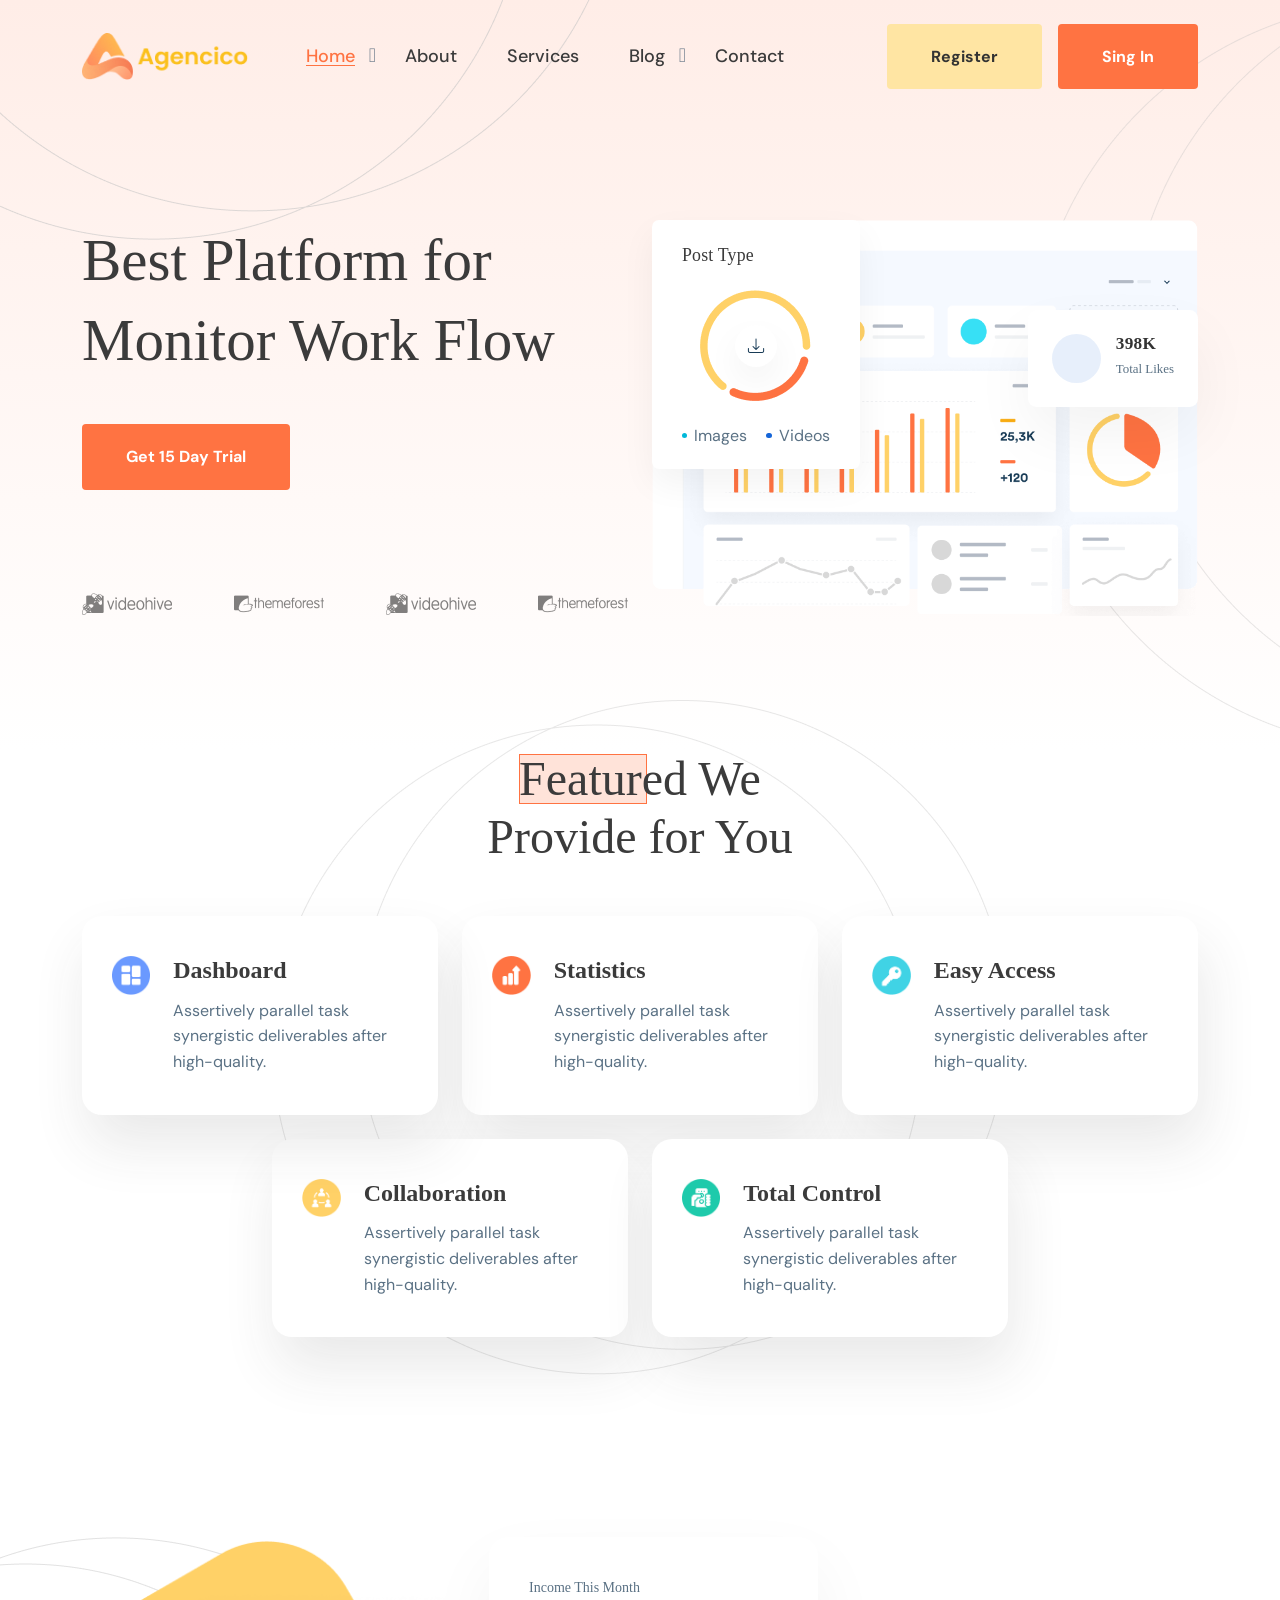
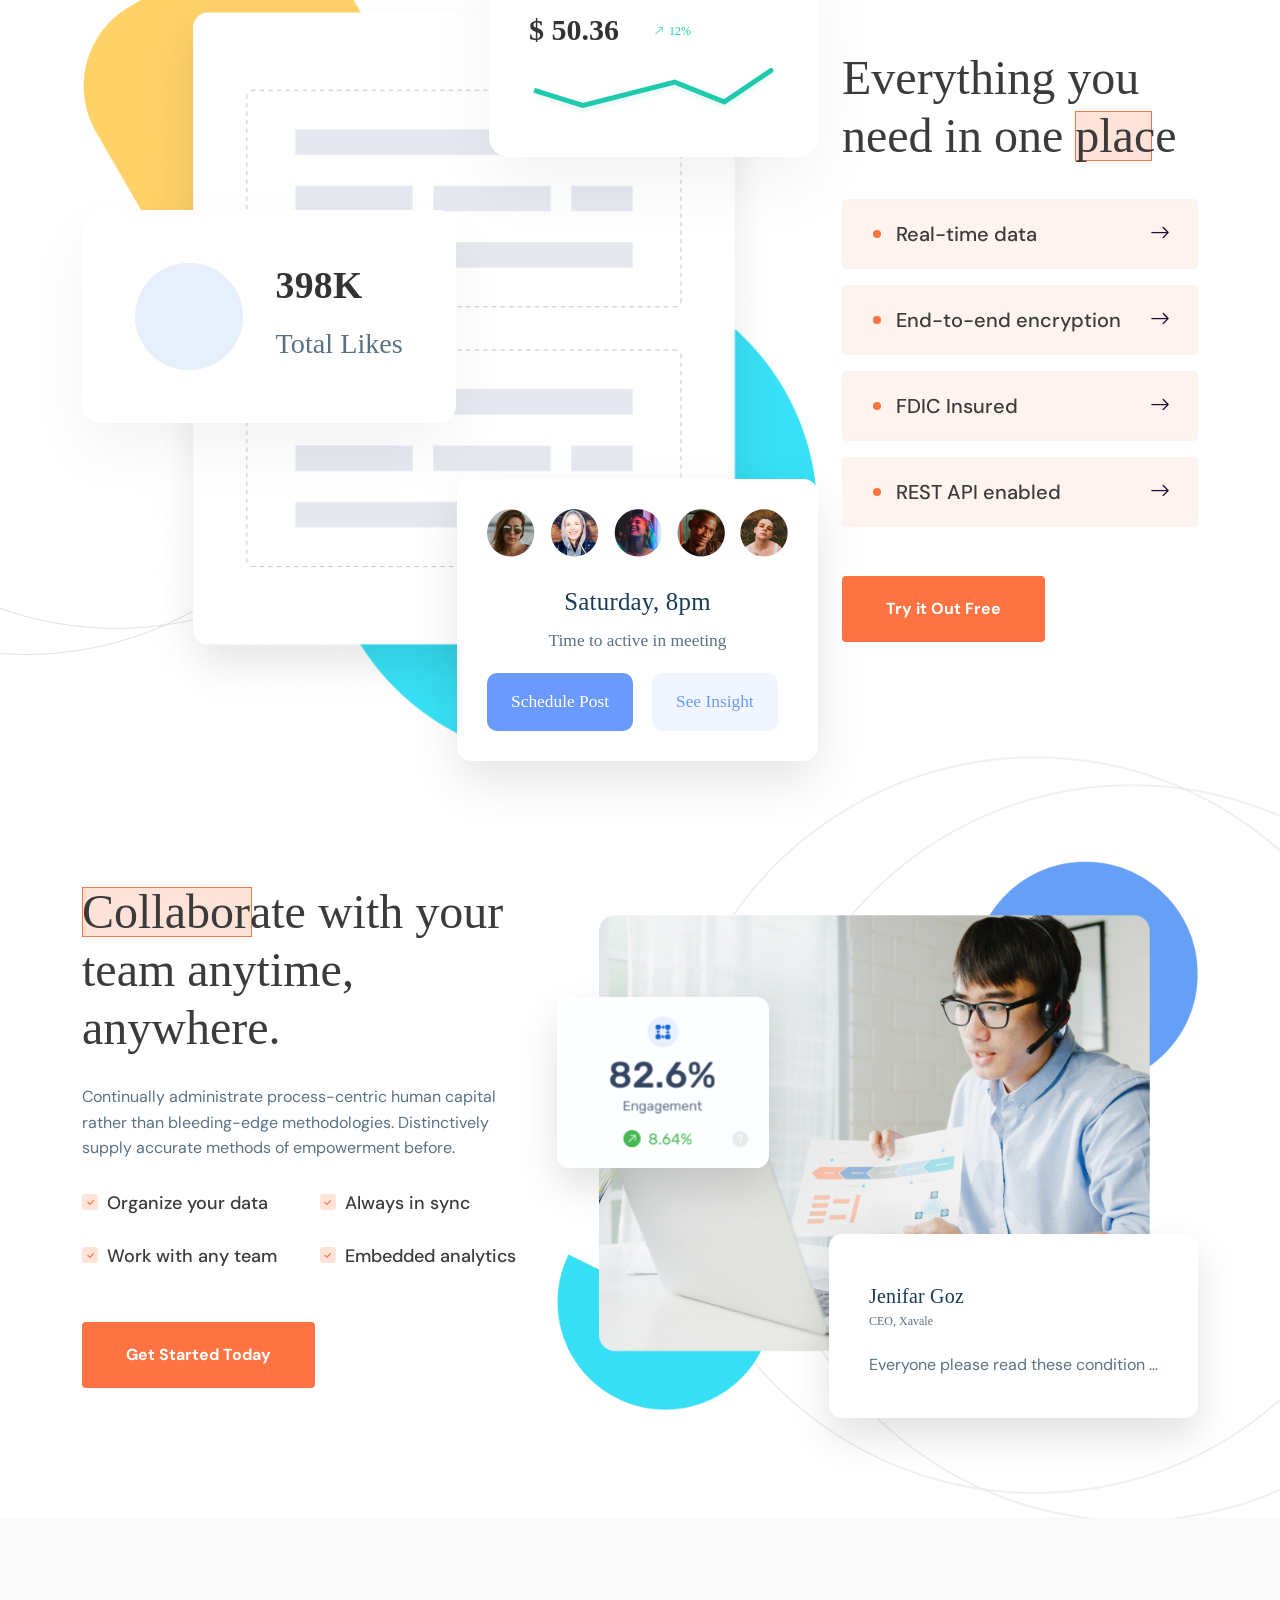
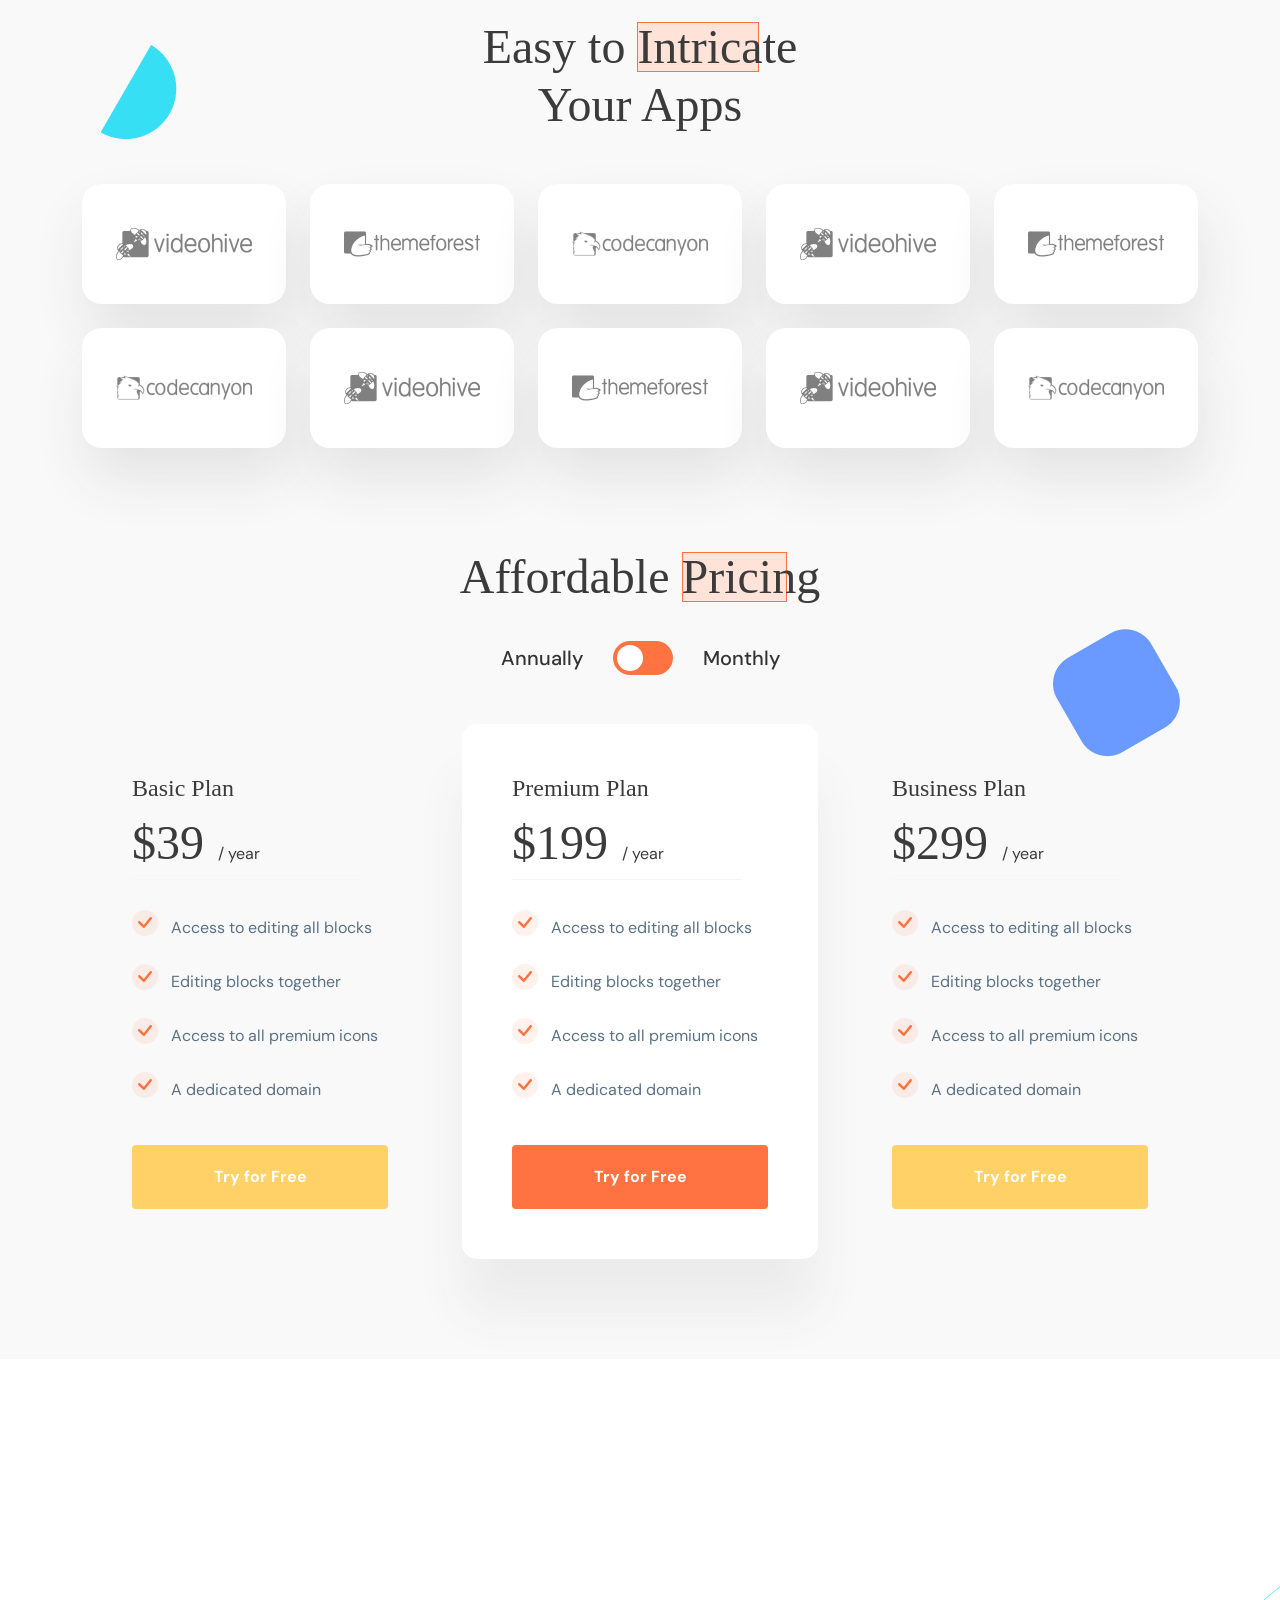
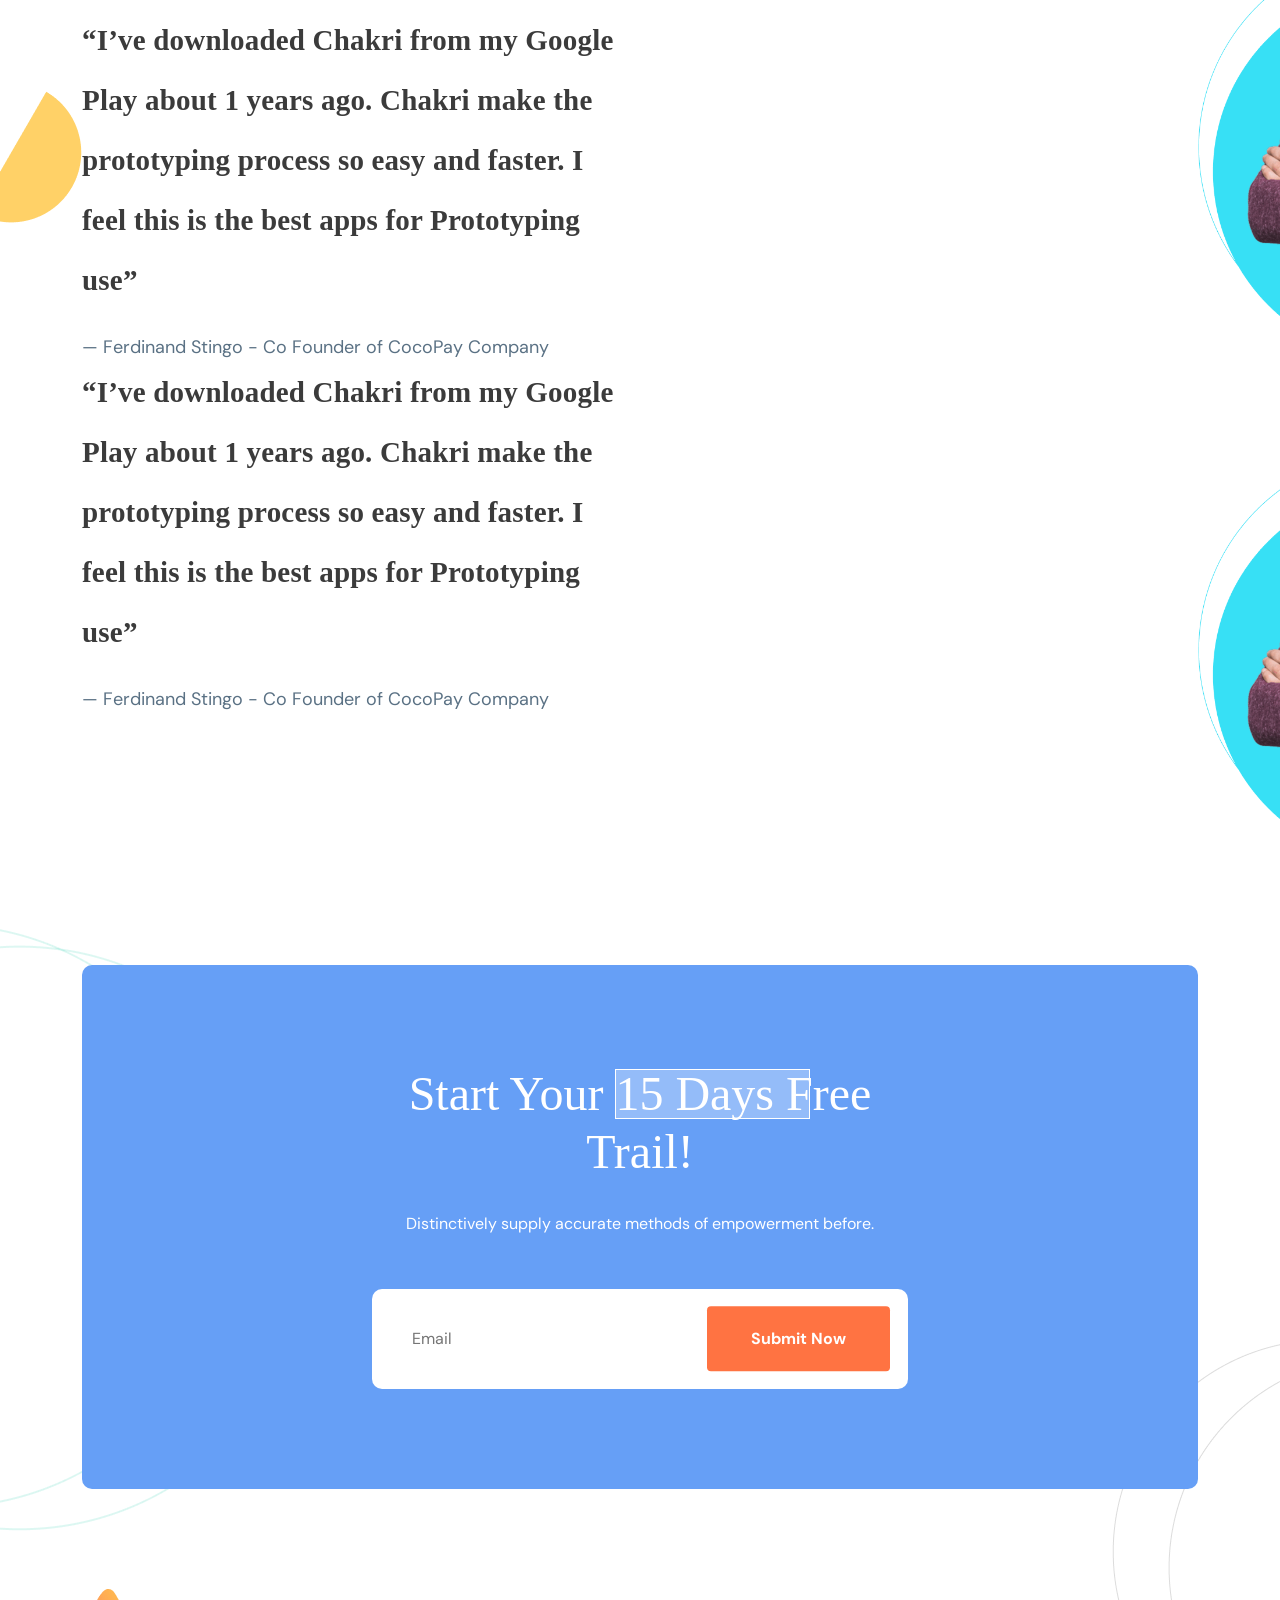
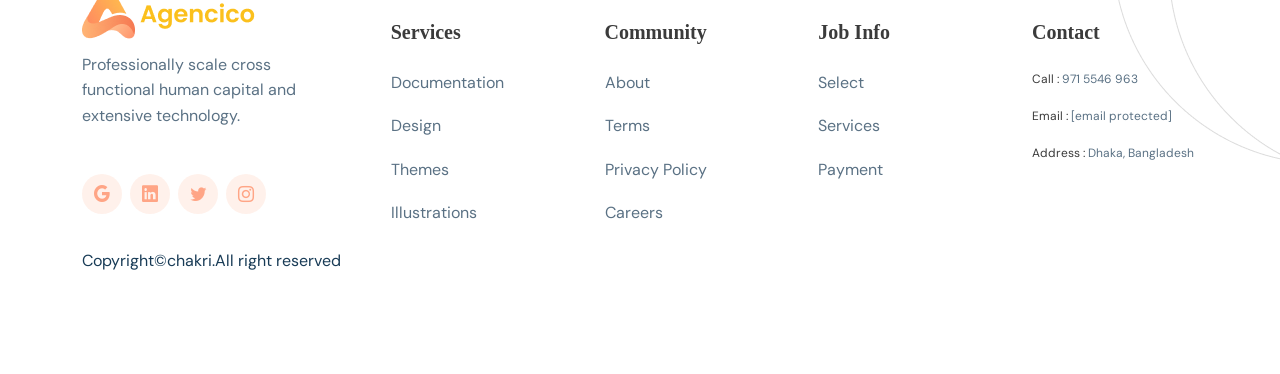
==== index.html @ deaf6bf8 "style" ====
<!doctype html>
<html lang="en">

<!-- Mirrored from themeforest.wprealizer.com/agencico-preview/agencico/index.html by HTTrack Website Copier/3.x [XR&CO'2014], Sat, 03 Jun 2023 17:06:48 GMT -->
<head>
	<meta charset="UTF-8">
	<meta name="viewport" content="width=device-width, initial-scale=1.0, shrink-to-fit=no">
	<title>Agencico-Responsive Landing Page HTML Templates</title>
	
	<link rel="icon" href="assets/images/fav.png" type="image/gif" sizes="20x20">

	<!-- DatePicker CSS -->
	<link rel="stylesheet" type="text/css" href="assets/css/daterangepicker.css"/>
	<!-- Box Icon CSS -->
	<link rel="stylesheet" href="assets/css/boxicons.min.css">
	<!-- Bootstrap Icon CSS -->
	<link rel="stylesheet" href="assets/css/bootstrap-icons.css">
	<!-- Owl Carousel CSS -->
	<link rel="stylesheet" href="assets/css/owl.carousel.min.css">
	<!-- Slick Carousel CSS -->
	<link rel="stylesheet" href="assets/css/slick.css">
	<!-- Magnific Popup CSS -->
	<link rel="stylesheet" href="assets/css/magnific-popup.css">
	<!-- Nice Select CSS -->
	<link rel="stylesheet" href="assets/css/nice-select.css">
	<!-- Odometer CSS -->
	<link rel="stylesheet" href="assets/css/odometer.css">
	<!-- Bootstrap CSS -->
	<link rel="stylesheet" href="assets/css/bootstrap.min.css">
	<!-- Animate CSS -->
	<link rel="stylesheet" href="assets/css/animate.css">

	
	<!-- Main CSS -->
	<link rel="stylesheet" href="assets/css/style.css">
	<!-- Responsive CSS -->
	<link rel="stylesheet" href="assets/css/responsive.css">
	

</head>
<body>

<!-- Preloader -->

<div class="preloader">
	<div class="sk-cube-grid">
		<div class="sk-cube sk-cube1"></div>
		<div class="sk-cube sk-cube2"></div>
		<div class="sk-cube sk-cube3"></div>
		<div class="sk-cube sk-cube4"></div>
		<div class="sk-cube sk-cube5"></div>
		<div class="sk-cube sk-cube6"></div>
		<div class="sk-cube sk-cube7"></div>
		<div class="sk-cube sk-cube8"></div>
		<div class="sk-cube sk-cube9"></div>
	</div>
</div>

<!-- Preloader End -->

<!-- back to to button start-->
   <a href="#" id="scroll-top" class="back-to-top-btn"><i class="bi bi-arrow-up"></i></a>
<!-- back to to button end-->


<!-- Header area -->
<header>

<!-- Menu -->
<nav>
	<div class="header-menu-area hrrd-menu">
		<div class="container">
			<div class="row align-items-center">
				<div class="col-xxl-3 col-xl-2 col-lg-2 col-sm-6 col-6">
					<div class="logo text-left">
						<a href="index.html"><img src="assets/images/logo.png" alt=""></a>
					</div>
				</div>
				<div class="col-xxl-6 col-xl-6 col-lg-7 col-sm-6 col-6">
					<a href="javascript:void(0)" class="hidden-lg hamburger">
						<span class="h-top"></span>
						<span class="h-middle"></span>
						<span class="h-bottom"></span>
					</a>
					<nav class="main-nav">
						<div class="logo mobile-ham-logo d-lg-none d-block text-left">
							<a href="index.html"><img src="assets/images/logo.png" alt=""></a>
						</div>
						<ul>
							<li class="has-child-menu">
								<a href="javascript:void(0)" class="active">Home</a>
								<i class="fl flaticon-plus">+</i>
								<ul class="sub-menu">
									<li><a href="index.html">Sass</a></li>
									<li><a href="travel-company.html">Travel</a></li>
									<li><a href="education.html">Education</a></li>
									<li><a href="job-finding.html">Job Finding</a></li>
									<li><a href="digital-agency.html">Digital Agency</a></li>
								</ul>
							</li>
							<li><a href="about.html">About</a></li>
							<li><a href="services.html">Services</a></li>
							<li class="has-child-menu">
								<a href="javascript:void(0)">Blog</a>
								<i class="fl flaticon-plus">+</i>
								<ul class="sub-menu">
									<li><a href="blog.html">Blog</a></li>
									<li><a href="blog-details.html">Blog Details</a></li>
								</ul>
							</li>
							<li><a href="contact.html">Contact </a></li>
						</ul>
						<div class="menu-btn-wrap d-block d-lg-none">
                     <a class="common-btn btn-hrrd-2" href="#">Register</a>
                     <a class="common-btn btn-hrrd-1" href="#">Sing In</a>
						</div>
					</nav>
				</div>
				<div class="col-xxl-3 col-xl-4 col-lg-3 d-none d-lg-block">
					<div class="menu-btn-wrap">
						<a class="common-btn btn-hrrd-2" href="#">Register</a>
						<a class="common-btn btn-hrrd-1" href="#">Sing In</a>
					</div>
				</div>
			</div>
		</div>
	</div>
</nav>
<!-- Menu end -->


<!-- Hrrd Hero Area Start -->

<!-- Desktop View start -->

<div class="hrrd-hero positioning d-lg-block d-none d-sm-none">
	<div class="container">
		<div class="row align-items-center justify-content-between">
			<div class="col-xxl-5 col-xl-6 col-lg-6 col-md-12 col-sm-12 col-12">
				<div class="hrrd-hero-content">
					<h1>Best Platform for Monitor Work Flow</h1>
               <div class="hrrd-hero-btn-wrap">
                  <a class="common-btn btn-hrrd-1" href="services.html">Get 15 Day Trial</a>
               </div>
					<div class="hrrd-hero-client-logo">
						<ul>
							<li><img src="assets/images/client-logo/hrrd-client-logo-1.png" alt=""></li>
							<li><img src="assets/images/client-logo/hrrd-client-logo-2.png" alt=""></li>
							<li><img src="assets/images/client-logo/hrrd-client-logo-1.png" alt=""></li>
					 		<li><img src="assets/images/client-logo/hrrd-client-logo-2.png" alt=""></li>
						</ul>
					</div>
				</div>
			</div>
			<div class="col-xxl-6 col-xl-6 col-lg-6 col-md-12 col-sm-12 col-12">
				<div class="hrrd-hero-img-wrap">
               <div class="hrrd-hero-img">
                  <img src="assets/images/hrrd-hero-img.png" alt="">
						<div class="hrrd-hero-post">
							<h4>Post Type</h4>
							<div class="hrrd-hero-post-shape">
								<img src="assets/images/shape/hrrd-hero-post.png" alt="">
								<a href="#"><i class="bi bi-download"></i></a>
							</div>
							<ul>
								<li><span></span><a href="#">Images</a></li>
								<li><span></span><a href="#">Videos</a></li>
							</ul>
						</div>
						<div class="like-cart hero-like-cart">
							<div class="like-cart-box">
								<div class="like-cart-icon">
									<i class="bx bxs-like"></i>
								</div>
								<div class="like-cart-content">
									<h4>398K</h4>
									<h6>Total Likes</h6>
								</div>
							</div>
						</div>
               </div>
            </div>
			</div>
		</div>
	</div>
	<img class="shape hrrd-hero-shape" src="assets/images/shape/hrrd-hero-shape.png" alt="">
	<img class="shape hrrd-hero-shape-top" src="assets/images/shape/hrrd-hero-shape-top.png" alt="">
</div>

<!-- Desktop View End -->


<!-- Mobile View Start -->

<div class="hrrd-hero positioning d-lg-none d-block d-sm-block">
	<div class="container">
		<div class="row align-items-center justify-content-between">
			<div class="col-xxl-6 col-xl-6 col-lg-6 col-md-12 col-sm-12 col-12">
				<div class="hrrd-hero-img-wrap-mobile">
               <div class="hrrd-hero-img">
                  <img src="assets/images/hrrd-hero-img-mobile.png" alt="">
               </div>
            </div>
			</div>
			<div class="col-xxl-5 col-xl-6 col-lg-6 col-md-12 col-sm-12 col-12 mobt-50">
				<div class="hrrd-hero-content">
					<h1>Best Platform for Monitor Work Flow</h1>
               <div class="hrrd-hero-btn-wrap">
                  <a class="common-btn btn-hrrd-1" href="services.html">Get 15 Day Trial</a>
               </div>
					<div class="hrrd-hero-client-logo">
						<ul>
							<li><img src="assets/images/client-logo/hrrd-client-logo-1.png" alt=""></li>
							<li><img src="assets/images/client-logo/hrrd-client-logo-2.png" alt=""></li>
							<li><img src="assets/images/client-logo/hrrd-client-logo-1.png" alt=""></li>
					 		<li><img src="assets/images/client-logo/hrrd-client-logo-2.png" alt=""></li>
						</ul>
					</div>
				</div>
			</div>
		</div>
	</div>
	<img class="shape hrrd-hero-shape" src="assets/images/shape/hrrd-hero-shape.png" alt="">
</div>

<!-- Mobile View End -->



<!-- Hrrd Hero Area End -->

</header>
<!--  Header area end -->



<!-- Hrdd Featured Area Start -->

<div class="featured-area positioning  pb-76">
	<div class="container">
		<div class="row">
			<div class="col-xxl-12 col-xl-12 col-lg-12 col-md-12 col-sm-12 col-12">
				<div class="hrdd-section-title text-center wow animate fadeInDown" data-wow-delay="100ms" data-wow-duration="1500ms">
					<h1><span>Featured</span> We <br> Provide for You</h1>
				</div>
			</div>
		</div>
		<div class="row justify-content-center mt-50">
			<div class="col-xxl-4 col-xl-4 col-lg-4 col-md-6 col-sm-12 col-12 wow animated zoomIn" data-wow-delay="200ms" data-wow-duration="1500ms">
				<div class="featured-box">
					<div class="featured-icon">
						<img src="assets/images/icon/featured-icon-1.png" alt="">
					</div>
					<div class="featured-content">
						<h2>Dashboard</h2>
						<p>Assertively parallel task synergistic deliverables after high-quality.</p>
					</div>
				</div>
			</div>
			<div class="col-xxl-4 col-xl-4 col-lg-4 col-md-6 col-sm-12 col-12 wow animate zoomIn" data-wow-delay="400ms" data-wow-duration="1500ms">
				<div class="featured-box">
					<div class="featured-icon">
						<img src="assets/images/icon/featured-icon-2.png" alt="">
					</div>
					<div class="featured-content">
						<h2>Statistics</h2>
						<p>Assertively parallel task synergistic deliverables after high-quality.</p>
					</div>
				</div>
			</div>
			<div class="col-xxl-4 col-xl-4 col-lg-4 col-md-6 col-sm-12 col-12 wow animate zoomIn" data-wow-delay="600ms" data-wow-duration="1500ms">
				<div class="featured-box">
					<div class="featured-icon">
						<img src="assets/images/icon/featured-icon-3.png" alt="">
					</div>
					<div class="featured-content">
						<h2>Easy Access</h2>
						<p>Assertively parallel task synergistic deliverables after high-quality.</p>
					</div>
				</div>
			</div>
			<div class="col-xxl-4 col-xl-4 col-lg-4 col-md-6 col-sm-12 col-12 wow animate zoomIn" data-wow-delay="800ms" data-wow-duration="1500ms">
				<div class="featured-box">
					<div class="featured-icon">
						<img src="assets/images/icon/featured-icon-4.png" alt="">
					</div>
					<div class="featured-content">
						<h2>Collaboration</h2>
						<p>Assertively parallel task synergistic deliverables after high-quality.</p>
					</div>
				</div>
			</div>
			<div class="col-xxl-4 col-xl-4 col-lg-4 col-md-6 col-sm-12 col-12 wow animate zoomIn" data-wow-delay="1000ms" data-wow-duration="1500ms">
				<div class="featured-box">
					<div class="featured-icon">
						<img src="assets/images/icon/featured-icon-5.png" alt="">
					</div>
					<div class="featured-content">
						<h2>Total Control</h2>
						<p>Assertively parallel task synergistic deliverables after high-quality.</p>
					</div>
				</div>
			</div>
		</div>
	</div>
	<img class="shape featured-shape" src="assets/images/shape/feasured-hrrd.png" alt="">
</div>

<!-- Hrdd Featured Area End -->




<!-- Hrrd Everything Area Start -->

<div class="everything-area positioning mt-100">
	<div class="container">
		<div class="row justify-content-between align-items-center">
			<div class="col-xxl-6 col-xl-8 col-lg-12 col-md-12 col-sm-12 col-12">
				<div class="everything-img-wrap">
					<img src="assets/images/shape/everything-hrrd.png" alt="">
					<div class="income-cart">
						<p>Income This Month</p>
						<div class="income-price-wrap">
							<div class="income-main-price">
								<h2>$ 50.36</h2>
							</div>
							<div class="income-percent">
								<span><i class="bi bi-arrow-up-right"></i>12%</span>
							</div>
						</div>
						<img src="assets/images/shape/income-cart-graf.png" alt="">
					</div>
					<div class="like-cart">
                  <div class="like-cart-box">
							<div class="like-cart-icon">
								<i class='bx bxs-like'></i>
							</div>
							<div class="like-cart-content">
								<h4>398K</h4>
								<h6>Total Likes</h6>
							</div>
						</div>
               </div>
					<div class="time-cart">
						<div class="time-cart-img-list">
							<img src="assets/images/cart/hrrd-cart-1.png" alt="">
							<img src="assets/images/cart/hrrd-cart-2.png" alt="">
							<img src="assets/images/cart/hrrd-cart-3.png" alt="">
							<img src="assets/images/cart/hrrd-cart-4.png" alt="">
							<img src="assets/images/cart/hrrd-cart-5.png" alt="">
						</div>
						<div class="time-cart-content text-center">
							<h2>Saturday, 8pm</h2>
							<p>Time to active in meeting</p>
						</div>
						<div class="time-cart-btn-wrap">
							<a class="time-cart-btn time-cart-btn-1" href="contact.html">Schedule Post</a>
							<a class="time-cart-btn time-cart-btn-2" href="services.html">See Insight</a>
						</div>
					</div>
				</div>
			</div>
			<div class="col-xxl-5 col-xl-4 col-lg-12 col-md-12 col-sm-12 col-12 mobt-50">
				<div class="hrdd-section-title wow animate fadeInDown" data-wow-delay="100ms" data-wow-duration="1500ms">
					<h1>Everything you <br> need in one <span>place</span></h1>
				</div>
				<div class="everything-info">
					<ul>
						<li class="wow animate fadeInUp" data-wow-delay="100ms" data-wow-duration="1500ms">Real-time data <a href="#"><i class="bi bi-arrow-right"></i></a></li>
						<li class="wow animate fadeInUp" data-wow-delay="200ms" data-wow-duration="1500ms">End-to-end encryption <a href="#"><i class="bi bi-arrow-right"></i></a></li>
						<li class="wow animate fadeInUp" data-wow-delay="300ms" data-wow-duration="1500ms">FDIC Insured <a href="#"><i class="bi bi-arrow-right"></i></a></li>
						<li class="wow animate fadeInUp" data-wow-delay="400ms" data-wow-duration="1500ms">REST API enabled <a href="#"><i class="bi bi-arrow-right"></i></a></li>
					</ul>
				</div>
				<div class="hrrd-everything-btn-wrap wow animate fadeInUp" data-wow-delay="450ms" data-wow-duration="1500ms">
					<a class="common-btn btn-hrrd-1" href="services.html">Try it Out Free</a>
				</div>
			</div>
		</div>
	</div>
	<img class="shape everything-left" src="assets/images/shape/everything-hrrd-left.png" alt="">
</div>

<!-- Hrrd Everything Area End -->
 

<!-- Collaborate Area start -->

<div class="collaborate-area positioning pt-100 pb-100">
	<div class="container">
		<div class="row justify-content-between align-items-center">
			<div class="col-xxl-4 col-xl-5 col-lg-12 col-md-12 col-sm-12 col-12">
				<div class="hrdd-section-title wow animate fadeInDown" data-wow-delay="100ms" data-wow-duration="1500ms">
					<h1><span>Collaborate</span> with your team anytime, anywhere.</h1>
				</div>
				<div class="collaborate-info">
					<p>Continually administrate process-centric human capital rather than bleeding-edge methodologies. Distinctively supply accurate methods of empowerment before.</p>
					<div class="row">
						<div class="col-xxl-6 col-xl-6 col-lg-6 col-md-12 col-sm-12 col-12 wow animate fadeInUp" data-wow-delay="100ms" data-wow-duration="1500ms">
							<div class="collaborate-info-list">
								<p><i class="bi bi-check"></i> Organize your data</p>
							</div>
						</div>
						<div class="col-xxl-6 col-xl-6 col-lg-6 col-md-12 col-sm-12 col-12 wow animate fadeInUp" data-wow-delay="200ms" data-wow-duration="1500ms">
							<div class="collaborate-info-list">
								<p><i class="bi bi-check"></i> Always in sync</p>
							</div>
						</div>
						<div class="col-xxl-6 col-xl-6 col-lg-6 col-md-12 col-sm-12 col-12 wow animate fadeInUp" data-wow-delay="300ms" data-wow-duration="1500ms">
							<div class="collaborate-info-list">
								<p><i class="bi bi-check"></i> Work with any team</p>
							</div>
						</div>
						<div class="col-xxl-6 col-xl-6 col-lg-6 col-md-12 col-sm-12 col-12 wow animate fadeInUp" data-wow-delay="400ms" data-wow-duration="1500ms">
							<div class="collaborate-info-list">
								<p><i class="bi bi-check"></i> Embedded analytics</p>
							</div>
						</div>
					</div>
				</div>
				<div class="hrrd-collaborate-btn-wrap wow animate fadeInUp" data-wow-delay="45ms" data-wow-duration="1500ms">
					<a class="common-btn btn-hrrd-1" href="services.html">Get Started Today</a>
				</div>
			</div>
			<div class="col-xxl-7 col-xl-7 col-lg-12 col-md-12 col-sm-12 col-12 mobt-50">
				<div class="collaborate-img-wrap">
					<img src="assets/images/shape/collaborate-hrrd.png" alt="">
					<div class="engagement-cart">
						<img src="assets/images/engagement-cart.png" alt="">
					</div>
					<div class="testimonial-cart">
						<div class="testimonial-cart-people">
							<h3>Jenifar Goz</h3>
							<h6>CEO, Xavale</h6>
						</div>
						<p>Everyone please read these condition ...</p>
						<i class="bx bxs-quote-right"></i>
					</div>
				</div>
			</div>
		</div> 
	</div>
	<img class="shape collaborate-right" src="assets/images/shape/collaborate-hrrd-right.png" alt="">
</div>

<!-- Collaborate Area End -->


<!-- Apps Area Start -->

<div class="apps-area positioning pb-76  pt-100">
	<div class="container">
		<div class="row">
			<div class="col-lg-12">
				<div class="hrdd-section-title text-center wow animate fadeInDown" data-wow-delay="100ms" data-wow-duration="1500ms">
					<h1>Easy to <span>Intricate</span> <br> Your Apps</h1>
				</div>
			</div>
		</div>
		<div class="row row-cols-1 row-cols-xl-5 row-cols-lg-5 row-cols-md-2  row-cols-sm-2 mt-50">
			<div class="col wow animate fadeInUp" data-wow-delay="50ms" data-wow-duration="1500ms">
				<div class="apps-box">
					<img src="assets/images/client-logo/app-1.png" alt="">
				</div>
			</div>
			<div class="col wow animate fadeInUp" data-wow-delay="100ms" data-wow-duration="1500ms">
				<div class="apps-box">
					<img src="assets/images/client-logo/app-2.png" alt="">
				</div>
			</div>
			<div class="col wow animate fadeInUp" data-wow-delay="150ms" data-wow-duration="1500ms">
				<div class="apps-box">
					<img src="assets/images/client-logo/app-3.png" alt="">
				</div>
			</div>
			<div class="col wow animate fadeInUp" data-wow-delay="200ms" data-wow-duration="1500ms">
				<div class="apps-box">
					<img src="assets/images/client-logo/app-1.png" alt="">
				</div>
			</div>
			<div class="col wow animate fadeInUp" data-wow-delay="250ms" data-wow-duration="1500ms">
				<div class="apps-box">
					<img src="assets/images/client-logo/app-2.png" alt="">
				</div>
			</div>
			<div class="col wow animate fadeInUp" data-wow-delay="300ms" data-wow-duration="1500ms">
				<div class="apps-box">
					<img src="assets/images/client-logo/app-3.png" alt="">
				</div>
			</div>
			<div class="col wow animate fadeInUp" data-wow-delay="350ms" data-wow-duration="1500ms">
				<div class="apps-box">
					<img src="assets/images/client-logo/app-1.png" alt="">
				</div>
			</div>
			<div class="col wow animate fadeInUp" data-wow-delay="400ms" data-wow-duration="1500ms">
				<div class="apps-box">
					<img src="assets/images/client-logo/app-2.png" alt="">
				</div>
			</div>
			<div class="col wow animate fadeInUp" data-wow-delay="450ms" data-wow-duration="1500ms">
				<div class="apps-box">
					<img src="assets/images/client-logo/app-1.png" alt="">
				</div>
			</div>
			<div class="col wow animate fadeInUp" data-wow-delay="500ms" data-wow-duration="1500ms">
				<div class="apps-box">
					<img src="assets/images/client-logo/app-3.png" alt="">
				</div>
			</div>
		</div>
	</div>
	<img class="shape hrrd-app-shape" src="assets/images/shape/hrrd-app.png" alt="">
</div>

<!-- Apps Area End -->


<!-- Hrrd Pricing Area Start -->

<div class="pricing-area positioning pb-76">
	<div class="container">
		<div class="row">
			<div class="col-xl-12 col-lg-12 col-sm-12 col-12">
				<div class="hrdd-section-title text-center wow animate fadeInDown" data-wow-delay="100ms" data-wow-duration="1500ms">
					<h1>Affordable <span>Pricing</span></h1>
				</div>
				<div class="toggle-btn text-center">
			        <span style="margin-right:30px;">Annually</span>
			        <label class="switch">
			          <input type="checkbox" id="checbox"/>
			          <span class="slider round"></span>
			        </label>
			        <span style="margin-left: 30px;">Monthly</span>
			    </div>
			</div>
		</div>
		<div class="row">
			<div class="col-xl-4 col-lg-6 col-md-6 col-sm-12 col-12 wow animate fadeInLeft" data-wow-delay="400ms" data-wow-duration="1500ms">
				<div class="price-content-box">
					<div class="price-top-content">
						<h2>Basic Plan</h2>
						<h1 class="text1">$9 <span>/ month</span></h1>
						<h1 class="text2">$39 <span>/ year</span></h1>
					</div>
					<div class="price-list">
						<ul>
							<li><i class="bi bi-check-lg"></i>Access to editing all blocks</li>
							<li><i class="bi bi-check-lg"></i>Editing blocks together</li>
							<li><i class="bi bi-check-lg"></i>Access to all premium icons</li>
							<li><i class="bi bi-check-lg"></i>A dedicated domain</li>
						</ul>
					</div>
					<div class="pricing-btn-wrap">
						<a class="pricing-btn" href="services.html">Try for Free</a>
					</div>
				</div>
			</div>
			<div class="col-xl-4 col-lg-6 col-md-6 col-sm-12 col-12">
				<div class="price-content-box design-2">
					<div class="price-top-content">
						<h2>Premium Plan</h2>
						<h1 class="text1">$99 <span>/ month</span></h1>
						<h1 class="text2">$199 <span>/ year</span></h1>
					</div>
					<div class="price-list">
						<ul>
							<li><i class="bi bi-check-lg"></i>Access to editing all blocks</li>
							<li><i class="bi bi-check-lg"></i>Editing blocks together</li>
							<li><i class="bi bi-check-lg"></i>Access to all premium icons</li>
							<li><i class="bi bi-check-lg"></i>A dedicated domain</li>
						</ul>
					</div>
					<div class="pricing-btn-wrap">
						<a class="pricing-btn style-2" href="services.html">Try for Free</a>
					</div>
				</div>
			</div>
			<div class="col-xl-4 col-lg-6 col-md-6 col-sm-12 col-12 wow animate fadeInRight" data-wow-delay="400ms" data-wow-duration="2000ms">
				<div class="price-content-box">
					<div class="price-top-content">
						<h2>Business Plan</h2>
						<h1 class="text1">$139 <span>/ month</span></h1>
						<h1 class="text2">$299 <span>/ year</span></h1>
					</div>
					<div class="price-list">
						<ul>
							<li><i class="bi bi-check-lg"></i>Access to editing all blocks</li>
							<li><i class="bi bi-check-lg"></i>Editing blocks together</li>
							<li><i class="bi bi-check-lg"></i>Access to all premium icons</li>
							<li><i class="bi bi-check-lg"></i>A dedicated domain</li>
						</ul>
					</div>
					<div class="pricing-btn-wrap">
						<a class="pricing-btn" href="services.html">Try for Free</a>
					</div>
				</div>
			</div>
		</div>
	</div>
	<img class="shape pricing-shape" src="assets/images/shape/hrrd-pricing.png" alt="">
</div>

<!-- Hrrd Pricing Area End -->


<!-- Testimonial Area Start -->

<!-- Desktop View -->

<div class="testimonial-area testimonial-hrrd positioning pt-100 d-lg-block d-none d-sm-none">
	<div class="container">
		<div class="row align-items-center justify-content-between">
			<div class="col-xl-6 col-lg-6 col-md-12 col-sm-12 col-12 wow animate fadeInUp" data-wow-delay="100ms" data-wow-duration="1500ms">
				<div class="testimonial-content-slide-wrap">
					<div class="testimonial-content-slide-box">
						<h2>“I’ve downloaded Chakri from my Google Play  about 1 years ago. Chakri make the prototyping process so easy and faster. I feel this is the best apps for Prototyping use”</h2>
						<p>— Ferdinand Stingo - Co Founder of CocoPay Company</p> 
					</div>
					<div class="testimonial-content-slide-box">
						<h2>“I’ve downloaded Chakri from my Google Play  about 1 years ago. Chakri make the prototyping process so easy and faster. I feel this is the best apps for Prototyping use”</h2>
						<p>— Ferdinand Stingo - Co Founder of CocoPay Company</p> 
					</div>
				</div>
			</div>
			<div class="col-xl-5 col-lg-6 col-md-12 col-sm-12 col-12 mobt-50">
				<div class="testimonial-img-slide-wrap text-center">
					<div class="testimonial-img-slide-box">
						<img src="assets/images/testimonial-img-hrrd.png" alt="">
						<i class='bx bxs-quote-left'></i>
					</div>
					<div class="testimonial-img-slide-box">
						<img src="assets/images/testimonial-img-hrrd.png" alt="">
						<i class='bx bxs-quote-left'></i>
					</div>
				</div>
			</div>
		</div>
	</div>
	<img class="shape hrrd-testimonial-shape" src="assets/images/shape/hrrd-testimonial.png" alt="">
</div>
<!-- Desktop View End -->

<!-- Mobile View -->

<div class="testimonial-area testimonial-hrrd pt-100 d-lg-none d-block d-sm-block">
	<div class="container">
		<div class="row align-items-center justify-content-between">
			<div class="col-xl-5 col-lg-5 col-md-12 col-sm-12 col-12 ">
				<div class="testimonial-img-slide-wrap">
					<div class="testimonial-img-slide-box">
						<img src="assets/images/testimonial-img-hrrd.png" alt="">
						<i class='bx bxs-quote-left'></i>
					</div>
					<div class="testimonial-img-slide-box">
						<img src="assets/images/testimonial-img-hrrd.png" alt="">
						<i class='bx bxs-quote-left'></i>
					</div>
				</div>
			</div>
			<div class="col-xl-6 col-lg-7 col-md-12 col-sm-12 col-12 mobt-50">
				<div class="testimonial-content-slide-wrap">
					<div class="testimonial-content-slide-box">
						<h2>“I’ve downloaded Chakri from my Google Play  about 1 years ago. Chakri make the prototyping process so easy and faster. I feel this is the best apps for Prototyping use”</h2>
						<p>— Ferdinand Stindl - Co Founder of CocoPay Company</p> 
					</div>
					<div class="testimonial-content-slide-box">
						<h2>“I’ve downloaded Chakri from my Google Play  about 1 years ago. Chakri make the prototyping process so easy and faster. I feel this is the best apps for Prototyping use”</h2>
						<p>— Ferdinand Stindl - Co Founder of CocoPay Company</p> 
					</div>
				</div>
			</div>
		</div>
	</div>
</div>

<!-- Mobile View end -->

<!-- Testimonial Area End -->


<!-- Hrrd Subscribe Area Start -->

<div class="hrrd-subscribe-area positioning pt-100 pb-100">
	<div class="container">
		<div class="row">
			<div class="col-xl-12 col-lg-12 col-md-12 col-sm-12 col-12">
				<div class="hrrd-subscribe-wrap">
					<div class="row align-items-center justify-content-center">
						<div class="col-xl-6 col-lg-8 col-md-12 col-sm-12 col-12">
							<div class="hrdd-section-title hrrd-subscribe-title text-center wow animate fadeInDown" data-wow-delay="100ms" data-wow-duration="1500ms">
								<h1>Start Your <span>15 Days Free</span> Trail!</h1>
								<p>Distinctively supply accurate methods of empowerment before.</p>
							</div>
							<form action="#" class="wow animate flipInX" data-wow-delay="300ms" data-wow-duration="1500ms">
								 <input type="text" placeholder="Email">
								 <button class="common-btn btn-hrrd-1">Submit Now</button>
							</form>
						</div>
					</div>
				</div>
			</div>
		</div>
	</div>
	<img class="shape hrrd-subscribe-shape" src="assets/images/shape/hrrd-subscribe-left.png" alt="">
</div>

<!-- Hrrd Subscribe Area End -->



<!-- Footer Area Start -->

<div class="footer-area hrrd-footer-area positioning pb-100">
	<div class="container">
		<div class="row">
			<div class="col-xl-12 col-lg-12 col-sm-12 col-12">
				<div class="footer-wrap">
					<div class="row justify-content-between">
						<div class="col-xl-3 col-lg-4 col-md-12 col-sm-12 col-12">
							<div class="single-widget">
								<div class="footer-logo">
									<a href="index.html"><img src="assets/images/logo.png" alt=""></a>
									<p>Professionally scale cross functional human capital and extensive technology.</p>
									<div class="footer-social wow animate flipInX" data-wow-delay="200ms" data-wow-duration="1500ms">
										<ul>
											<li><a href="#"><i class="bi bi-google"></i></a></li>
											<li><a href="#"><i class="bi bi-linkedin"></i></a></li>
											<li><a href="#"><i class="bi bi-twitter"></i></a></li>
											<li><a href="#"><i class="bi bi-instagram"></i></a></li>
										</ul>
									</div>
								</div>
							</div>
						</div>
						<div class="col-xl-2 col-lg-2 col-md-6 col-sm-6 col-6">
							<div class="single-widget">
								<div class="footer-title">
									<h3>Services</h3>
								</div>
								<div class="footer-link">
									<ul>
										<li><a href="#">Documentation</a></li>
										<li><a href="#">Design</a></li>
										<li><a href="#">Themes</a></li>
										<li><a href="#">Illustrations</a></li>
									</ul>
								</div>
							</div>
						</div>
						<div class="col-xl-2 col-lg-2 col-md-6 col-sm-6 col-6">
							<div class="single-widget">
								<div class="footer-title">
									<h3>Community</h3>
								</div>
								<div class="footer-link">
									<ul>
										<li><a href="#">About</a></li>
										<li><a href="#">Terms</a></li>
										<li><a href="#">Privacy Policy</a></li>
										<li><a href="#">Careers</a></li>
									</ul>
								</div>
							</div>
						</div>
						<div class="col-xl-2 col-lg-6 col-md-6 col-sm-6 col-6">
							<div class="single-widget">
								<div class="footer-title">
									<h3>Job Info</h3>
								</div>
								<div class="footer-link">
									<ul>
										<li><a href="#">Select</a></li>
										<li><a href="#">Services</a></li>
										<li><a href="#">Payment</a></li>
									</ul>
								</div>
							</div>
						</div>
						<div class="col-xl-2 col-lg-6 col-md-6 col-sm-6 col-6"> 
							<div class="single-widget">
								<div class="footer-title">
									<h3>Contact</h3>
								</div>
								<div class="contact-info">
									<ul>
										<li>Call : <span>971 5546 963</span></li>
										<li>Email : <span><a href="https://themeforest.wprealizer.com/cdn-cgi/l/email-protection" class="__cf_email__" data-cfemail="87e2ffe6eaf7ebe2c7e0eae6eeeba9e4e8ea">[email&#160;protected]</a></span></li>
										<li>Address : <span>Dhaka, Bangladesh</span></li>
									</ul>
								</div>
							</div>
						</div>
					</div>
				</div>
			</div>
		</div>
		<div class="row">
			<div class="col-xl-12 col-lg-12 col-md-12 col-sm-12 col-12">
				<div class="copy-right-area">
					<p class="copy-text">Copyright©chakri.All right reserved</p>
				</div>
			</div>
		</div>
	</div>
	<img class="shape hrrd-footer-shape" src="assets/images/shape/hrrd-footer.png" alt="">
</div>

<!-- Footer Area End -->


<!-- Jquery JS -->
<script data-cfasync="false" src="../../cdn-cgi/scripts/5c5dd728/cloudflare-static/email-decode.min.js"></script><script src="assets/js/jquery-3.6.0.min.js"></script>
<!-- Bootstrap JS -->		
<script src="assets/js/bootstrap.min.js"></script>
<!-- Owl Carousel JS -->
<script src="assets/js/owl.carousel.min.js"></script>
<!-- Slick Carousel JS -->
<script src="assets/js/slick.min.js"></script>
<!-- Nice Select JS -->
<script src="assets/js/jquery.nice-select.js"></script>
<!-- Magnific Popup JS -->
<script src="assets/js/jquery.magnific-popup.min.js"></script>
<!-- DatePicker JS -->
<script src="assets/js/moment.min.js"></script>
<script src="assets/js/daterangepicker.min.js"></script>
<!-- MixItUp JS -->
<script src="assets/js/jquery.mixitup.min.js"></script>
<!-- Wow JS -->
<script src="assets/js/wow.min.js"></script>
<!-- Odometer JS -->
<script src="assets/js/odometer.min.js"></script>
<script src="assets/js/viewport.jquery.js"></script>
<!-- Main JS -->
<script src="assets/js/main.js"></script>

</body>

<!-- Mirrored from themeforest.wprealizer.com/agencico-preview/agencico/index.html by HTTrack Website Copier/3.x [XR&CO'2014], Sat, 03 Jun 2023 17:07:06 GMT -->
</html>
---- assets/css/style.css ----
@charset "UTF-8";
/*
Template Name: Agencico-Responsive Landing Page HTML Templates
*/
/*================================================
1. Default CSS
2. Header Menu CSS
3. Hero area CSS
4. Client Logo Area CSS
5. Job Categories Area CSS
6. Platform Area CSS
7. Popular Jobs area CSS
8. Testimonial area CSS
9. Around World area CSS
10. Subscribe area CSS
11. Footer area CSS



12. Hrrd Menu area CSS
13. Hrrd Hero area CSS
14. Hrdd Featured area CSS
15. Hrrd Everything area CSS
16. Collaborate area CSS
17. Apps area CSS
18. Hrrd Pricing area CSS
19. Hrrd Testimonial area CSS
20. Hrrd Subscribe area CSS 
21. Hrrd Footer area CSS



22. Tripp Menu area CSS
23. Trip Services area CSS
24. Destination area CSS
25. Trip Testimonial area CSS
26. Trip Map area CSS



27. Ag hero style start
28. ag client logo style start
29. ag service style start
30. ag blog style start
31. ag working process style start
32. ag testimonial style start
33. ag newslatter style start
34. ag footer style start
Agency Menu Css


38. edu hero style start
39. edu client logo style start
40. edu department style start
41. edu instructor style start
42. edu success style start
43. edu testimonial style start
44. edu register style start
45. edu footer style start
Edu Menu


-- About Page Css
-- Service Page Css
-- Contact Page Css
-- Blog Details Page Css



=================================================*/
@import url("https://fonts.googleapis.com/css2?family=Poppins:wght@100;200;300;400;500;600;700;800;900&amp;display=swap");
@import url("https://fonts.googleapis.com/css2?family=DM+Sans:wght@400;500;700&amp;display=swap");
@import url("https://fonts.googleapis.com/css2?family=Mulish:wght@200;300;400;500;600;700;800;900&amp;display=swap");
@import url("https://fonts.googleapis.com/css2?family=Paytone+One&amp;display=swap");
@import url("https://fonts.googleapis.com/css2?family=Rubik:wght@400;500;600;700;800;900&amp;display=swap");
/*================================================
1. Default CSS
=================================================*/
/* Font Variable */
/* Color Variable */
/* Circular Std Font Start */
@font-face {
  font-family: 'Circular Std black';
  src: url("../fonts/circularStd/CircularStd-Black.eot");
  src: url(../fonts/circularStd/CircularStd-Black.ttf) format("truetype"), url(../fonts/circularStd/CircularStd-Black.woff) format("woff"), url(../fonts/circularStd/CircularStd-Black.woff2) format("woff2");
}

@font-face {
  font-family: 'Circular Std regular';
  src: url("../fonts/circularStd/CircularStd-Book.eot");
  src: url(../fonts/circularStd/CircularStd-Book.ttf) format("truetype"), url(../fonts/circularStd/CircularStd-Book.woff) format("woff"), url(../fonts/circularStd/CircularStd-Book.woff2) format("woff2");
}

@font-face {
  font-family: 'Circular Std bold';
  src: url("../fonts/circularStd/CircularStd-Bold.eot");
  src: url(../fonts/circularStd/CircularStd-Bold.ttf) format("truetype"), url(../fonts/circularStd/CircularStd-Bold.woff) format("woff"), url(../fonts/circularStd/CircularStd-Bold.woff2) format("woff2");
}

@font-face {
  font-family: 'Circular Std medium';
  src: url("../fonts/circularStd/CircularStd-Medium.eot");
  src: url(../fonts/circularStd/CircularStd-Medium.ttf) format("truetype"), url(../fonts/circularStd/CircularStd-Medium.woff) format("woff"), url(../fonts/circularStd/CircularStd-Medium.woff2) format("woff2");
}

/* Circular Std Font Variables */
/* Circular Std Font End */
a {
  color: unset;
  text-decoration: none;
}

a:focus {
  outline: 0 solid;
}

a:hover {
  text-decoration: none;
  color: unset;
}

img {
  max-width: 100%;
  height: auto;
}

h1, h2, h3, h4, h5, h6 {
  margin-bottom: 0;
  font-family: "Poppins", sans-serif;
  color: #183B56;
}

html, body {
  font-weight: 400;
  line-height: 1.6;
  color: #5A7184;
  font-family: "DM Sans", sans-serif;
}

p {
  margin-bottom: 0;
}

input:focus, textarea:focus, button:focus {
  outline: none;
}

ul {
  margin: 0;
  padding: 0;
  list-style: none;
}

i.bx {
  vertical-align: middle;
}

/* Remove Chrome Input Field's Unwanted Yellow Background Color */
input:-webkit-autofill {
  -webkit-box-shadow: 0 0 0px 1000px white inset !important;
}

input:-webkit-autofill:hover, input:-webkit-autofill:focus {
  -webkit-box-shadow: 0 0 0px 1000px white inset !important;
}

.mt-100 {
  margin-top: 100px;
}

.mt-50 {
  margin-top: 50px;
}

.mt-24 {
  margin-top: 24px;
}

.mt-26 {
  margin-top: 26px;
}

.mb-76 {
  margin-bottom: 76px;
}

.pt-100 {
  padding-top: 100px;
}

.pt-50 {
  padding-top: 50px;
}

.pb-76 {
  padding-bottom: 76px;
}

.pb-100 {
  padding-bottom: 100px;
}

.shape {
  position: absolute;
  z-index: -1;
}

.positioning {
  position: relative;
  z-index: 2;
}

.common-btn {
  border-radius: 10px;
  display: inline-block;
  font-style: normal;
  font-weight: bold;
  font-size: 16px;
  color: #FFFFFF;
  padding: 20px 44px;
  -webkit-transition: .5s;
  transition: .5s;
  position: relative;
  z-index: 1;
  overflow: hidden;
}

.common-btn:hover {
  color: #fff;
}

.common-btn:hover::before {
  width: 100%;
}

.common-btn::before {
  position: absolute;
  content: "";
  left: 50%;
  top: 50%;
  -webkit-transform: translate(-50%, -50%);
          transform: translate(-50%, -50%);
  margin: 0 auto;
  width: 0;
  height: 100%;
  -webkit-transition: .5s;
  transition: .5s;
  z-index: -1;
}

.common-btn.btn-style-1 {
  background: #FF8345;
}

.common-btn.btn-style-1::before {
  background: #7BC678;
}

.common-btn.btn-style-2 {
  background: #7BC678;
}

.common-btn.btn-style-2::before {
  background: #FF8345;
}

.common-btn.btn-hrrd-2 {
  background: #FFE5A3;
  -webkit-backdrop-filter: blur(100px);
          backdrop-filter: blur(100px);
  border-radius: 4px;
  color: #333333;
}

.common-btn.btn-hrrd-2:hover {
  color: #fff;
}

.common-btn.btn-hrrd-2::before {
  background: #FF7342;
}

.common-btn.btn-hrrd-1 {
  background: #FF7342;
  border-radius: 4px;
}

.common-btn.btn-hrrd-1:hover {
  color: #3B3B3B;
}

.common-btn.btn-hrrd-1::before {
  background: #FFE5A3;
}

.common-btn.btn-tripp-1 {
  background: -webkit-gradient(linear, left top, left bottom, from(#FE5B3E), to(#FE7B49));
  background: linear-gradient(180deg, #FE5B3E 0%, #FE7B49 100%);
  border-radius: 15px;
  font-weight: 700;
}

.common-btn.btn-tripp-1:hover {
  color: #fff;
}

.common-btn.btn-tripp-1::before {
  background: #221314;
}

.title-mark {
  position: relative;
  display: inline-block;
  z-index: 1;
}

.title-mark::before {
  width: 100%;
  height: 51.29px;
  background: rgba(255, 131, 69, 0.7);
  content: "";
  position: absolute;
  bottom: 10px;
  z-index: -1;
  -webkit-animation: up-dn-mark-1 1s alternate infinite;
          animation: up-dn-mark-1 1s alternate infinite;
}

.title-mark.title-mark-section::before {
  width: 100%;
  height: 20px;
  background: rgba(255, 131, 69, 0.7);
  content: "";
  position: absolute;
  bottom: 5px;
  z-index: -1;
  -webkit-animation: up-dn-mark-1 1s alternate infinite;
          animation: up-dn-mark-1 1s alternate infinite;
}

.ch-section-title h1 {
  font-style: normal;
  font-weight: bold;
  font-size: 40px;
  line-height: 50px;
  color: #183B56;
}

.hrdd-section-title.hrrd-subscribe-title h1 {
  color: #fff;
}

.hrdd-section-title.hrrd-subscribe-title h1 span::before {
  border: .5px solid #fff;
  background: #94BCF9;
}

.hrdd-section-title h1 {
  font-family: "Circular Std black";
  font-style: normal;
  font-size: 48px;
  line-height: 58px;
  color: #3B3B3B;
  display: inline-block;
}

.hrdd-section-title h1 span {
  display: inline-block;
  z-index: 1;
  position: relative;
}

.hrdd-section-title h1 span::before {
  position: absolute;
  left: 0;
  height: 50px;
  width: 76%;
  border: 0.5px solid #FF7342;
  background: #FFE3D9;
  top: 50%;
  -webkit-transform: translateY(-50%);
          transform: translateY(-50%);
  content: "";
  z-index: -1;
}

@-webkit-keyframes up-dn-mark-1 {
  0% {
    -webkit-transform: translateY(-5px);
            transform: translateY(-5px);
  }
  100% {
    -webkit-transform: translateY(0px);
            transform: translateY(0px);
  }
}

@keyframes up-dn-mark-1 {
  0% {
    -webkit-transform: translateY(-5px);
            transform: translateY(-5px);
  }
  100% {
    -webkit-transform: translateY(0px);
            transform: translateY(0px);
  }
}

.trip-section-title h1 {
  font-family: "Poppins", sans-serif;
  font-style: normal;
  font-weight: 700;
  font-size: 48px;
  line-height: 68px;
  color: #221314;
}

.trip-section-title h1 span {
  position: relative;
  z-index: 1;
  display: inline-block;
  line-height: 1;
}

.trip-section-title h1 span::before {
  position: absolute;
  left: 0;
  bottom: 0;
  height: 18px;
  width: 100%;
  content: "";
  z-index: -1;
  background-image: url(../images/shape/trip-title.png);
  background-size: 100% 100%;
  background-repeat: no-repeat;
  background-position: center;
}

.container-text {
  font-family: "Poppins", sans-serif;
  font-style: normal;
  font-weight: 700;
  font-size: 170px;
  line-height: 1;
  color: rgba(34, 19, 20, 0.01);
  position: absolute;
  z-index: -1;
}

/*added utilities*/
.mt-60 {
  margin-top: 60px;
}

.mt-80 {
  margin-top: 80px;
}

.mt-70 {
  margin-top: 70px;
}

.mt-45 {
  margin-top: 45px;
}

/*added reuseable components*/
.vactor-shape {
  z-index: -1;
}

.tri-btn-fill {
  background: -webkit-gradient(linear, left top, left bottom, from(#FE5B3E), to(#FE7B49));
  background: linear-gradient(180deg, #FE5B3E 0%, #FE7B49 100%);
  border-radius: 15px;
  display: -webkit-inline-box;
  display: -ms-inline-flexbox;
  display: inline-flex;
  -webkit-box-align: center;
      -ms-flex-align: center;
          align-items: center;
  font-family: 'DM Sans';
  font-style: normal;
  font-weight: 700;
  font-size: 16px;
  line-height: 21px;
  text-align: center;
  color: #FFFFFF;
  gap: 12px;
  border: none;
  padding: 24px 45px;
  -webkit-transition: all .3s;
  transition: all .3s;
}

.tri-btn-fill i {
  -webkit-transition: all .35s;
  transition: all .35s;
}

.tri-btn-fill i::before {
  vertical-align: middle;
}

.tri-btn-fill.tri-submit-btn:hover {
  -webkit-transform: translate3d(3px, 0, 0);
          transform: translate3d(3px, 0, 0);
}

.tri-btn-fill:hover {
  -webkit-box-shadow: 0 1rem 2.5rem rgba(22, 28, 45, 0.1), 0 0.5rem 1rem -0.75rem rgba(22, 28, 45, 0.1) !important;
          box-shadow: 0 1rem 2.5rem rgba(22, 28, 45, 0.1), 0 0.5rem 1rem -0.75rem rgba(22, 28, 45, 0.1) !important;
  -webkit-transform: translate3d(0, -3px, 0);
          transform: translate3d(0, -3px, 0);
  color: #fff;
}

.tri-btn-fill:hover i {
  -webkit-transform: translateX(5px);
          transform: translateX(5px);
}

.ag-btn-fill {
  font-size: 16px;
  line-height: 20px;
  text-align: center;
  color: #FFFFFF;
  font-family: "Circular Std bold";
  background: #404C99;
  border-radius: 15px;
  display: inline-block;
  padding: 25px 44px;
  -webkit-transition: all .25s ease;
  transition: all .25s ease;
}

.ag-btn-fill:hover {
  -webkit-box-shadow: 0 1rem 2.5rem rgba(22, 28, 45, 0.1), 0 0.5rem 1rem -0.75rem rgba(22, 28, 45, 0.1) !important;
          box-shadow: 0 1rem 2.5rem rgba(22, 28, 45, 0.1), 0 0.5rem 1rem -0.75rem rgba(22, 28, 45, 0.1) !important;
  -webkit-transform: translate3d(0, -3px, 0);
          transform: translate3d(0, -3px, 0);
  color: #fff;
  background: #323b77;
}

.edu-btn-fill {
  font-family: "Rubik", sans-serif;
  font-style: normal;
  font-weight: 500;
  font-size: 16px;
  color: #FFFFFF;
  display: inline-block;
  background: #ffa600;
  -webkit-box-shadow: 5px 10px 30px rgba(255, 165, 2, 0.3);
          box-shadow: 5px 10px 30px rgba(255, 165, 2, 0.3);
  border-radius: 15px;
  padding: 22px 36px;
  -webkit-transition: all .25s ease;
  transition: all .25s ease;
}

.edu-btn-fill:hover {
  -webkit-box-shadow: 5px 10px 30px rgba(255, 165, 2, 0.3);
          box-shadow: 5px 10px 30px rgba(255, 165, 2, 0.3);
  color: #fff;
  -webkit-transform: translate3d(0, -3px, 0);
          transform: translate3d(0, -3px, 0);
  background: #e69500;
}

.ag-rating {
  display: -webkit-box;
  display: -ms-flexbox;
  display: flex;
  gap: 5px;
}

.ag-rating i {
  color: #FF8423;
}

.ag-section-title {
  font-family: "Circular Std black";
  font-weight: 900;
  font-size: 50px;
  line-height: 60px;
  text-align: center;
  color: #183B56;
}

.edu-section-title {
  font-family: "Poppins", sans-serif;
  font-weight: 700;
  font-size: 40px;
  line-height: 58px;
  text-align: center;
  color: #111116;
}

.breadcrumb-area {
  background: -webkit-gradient(linear, left top, left bottom, from(#FFEDE7), to(#FFFFFF));
  background: linear-gradient(180deg, #FFEDE7 0%, #FFFFFF 100%);
  padding-top: 214px;
  padding-bottom: 100px;
}

.breadcrumb-area .breadcrumb-text h1 {
  font-family: "Circular Std black";
  font-style: normal;
  font-size: 72px;
  color: #3B3B3B;
}

.breadcrumb-area .breadcrumb-text p {
  color: #FF7342;
  font-weight: 500;
  font-size: 18px;
  margin-top: 20px;
  line-height: 1;
}

.breadcrumb-area .breadcrumb-text p a {
  color: #3B3B3B;
}

/*================================================
2. Header Menu CSS
=================================================*/
.logo, .main-nav, .menu-btn-wrap {
  display: -webkit-box;
  display: -ms-flexbox;
  display: flex;
  -webkit-box-align: center;
      -ms-flex-align: center;
          align-items: center;
  height: 100%;
}

.header-menu-area {
  width: 100%;
  position: absolute;
  left: 0;
  top: 0;
  z-index: 9;
  background: transparent;
}

.main-nav {
  float: right;
}

.menu-btn-wrap {
  -webkit-box-pack: end;
      -ms-flex-pack: end;
          justify-content: end;
}

.hamburger {
  position: relative;
  width: 40px;
  height: 30px;
  cursor: pointer;
  border: 5px solid transparent;
  margin-top: 10px;
  display: none;
  z-index: 1;
}

.hamburger span {
  width: 100%;
  height: 2px;
  background: #FF8345;
  display: block;
  position: absolute;
  right: 0;
  -webkit-transition: all 0.3s;
  transition: all 0.3s;
}

.hamburger span.h-top {
  top: 0;
}

.hamburger span.h-bottom {
  bottom: 0;
  width: 27px;
}

.hamburger span.h-middle {
  top: 50%;
  margin-top: -1px;
  width: 25px;
}

.hamburger.h-active span {
  width: 100%;
}

.hamburger.h-active span.h-top {
  -webkit-transform: rotate(45deg);
          transform: rotate(45deg);
  top: 50%;
  margin-top: -1px;
}

.hamburger.h-active span.h-middle {
  -webkit-transform: translateX(-30px);
          transform: translateX(-30px);
  opacity: 0;
}

.hamburger.h-active span.h-bottom {
  -webkit-transform: rotate(-45deg);
          transform: rotate(-45deg);
  bottom: 50%;
  margin-bottom: -1px;
}

.main-nav > ul > li {
  display: inline-block;
  position: relative;
  padding: 47px 23px;
}

.main-nav > ul > li.has-child-menu:after {
  position: absolute;
  right: 2px;
  top: 45px;
  font-family: "boxicons";
  content: "";
  font-size: 20px;
  color: #183b56a3;
  -webkit-transition: all .4s;
  transition: all .4s;
}

.main-nav > ul > li:hover.has-child-menu:after {
  -webkit-transform: rotate(180deg);
          transform: rotate(180deg);
}

.main-nav > ul > li > a {
  display: block;
  text-decoration: none;
  font-family: "DM Sans", sans-serif;
  font-style: normal;
  font-weight: 500;
  font-size: 18px;
  color: #183B56;
  position: relative;
  -webkit-transition: all 0.3s;
  transition: all 0.3s;
}

.main-nav > ul > li:hover > a {
  color: #FF8345;
}

.main-nav > ul > li:hover > a:after {
  opacity: 1;
}

.main-nav ul li .sub-menu {
  position: absolute;
  left: 0;
  top: 90px;
  right: 0;
  min-width: 200px;
  list-style: none;
  margin: 0;
  padding: 0;
  opacity: 0;
  visibility: hidden;
  z-index: 9999;
  -webkit-transform: translateY(20px);
          transform: translateY(20px);
  -webkit-transition: all 0.3s;
  transition: all 0.3s;
  background: #f5f5f5;
  -webkit-box-shadow: 7px 10px 40px rgba(13, 52, 79, 0.1);
          box-shadow: 7px 10px 40px rgba(13, 52, 79, 0.1);
}

.main-nav ul li .sub-menu li .sub-menu {
  right: -200px;
  left: inherit;
  top: 0;
}

.main-nav ul li .sub-menu > li {
  display: block;
  margin: 0;
  position: relative;
}

.main-nav ul li .sub-menu > li a {
  display: block;
  padding: 15px 18px;
  line-height: 1;
  font-size: 15px;
  font-weight: 500;
  border-bottom: 1px solid #ddd;
  text-decoration: none;
  -webkit-transition: all 0.3s;
  transition: all 0.3s;
}

.main-nav ul li .sub-menu > li a:last-child {
  border: none;
}

.main-nav ul li .sub-menu > li a:hover {
  color: #FF8345;
}

.main-nav .fl {
  width: 30px;
  font-size: 20px;
  line-height: 35px;
  text-align: center;
  color: #fff;
  font-style: normal;
  position: absolute;
  right: -5px;
  top: 0;
  z-index: 999;
  display: none;
  cursor: pointer;
}

.main-nav .fl:before {
  font-size: 14px;
  text-align: center;
  line-height: 35px;
}

.main-nav > ul > li + li > .sub-menu {
  left: 15px;
}

.main-nav > ul > li:hover > .sub-menu, .main-nav ul li .sub-menu li:hover > .sub-menu, .main-nav ul li .sub-menu li .sub-menu li:hover > .sub-menu {
  -webkit-transform: translateY(0);
          transform: translateY(0);
  visibility: visible;
  opacity: 1;
}

.slideInUp {
  visibility: hidden;
  opacity: 0;
  -webkit-transform: translate3d(0, 30px, 0);
          transform: translate3d(0, 30px, 0);
  -webkit-transition: all 1s ease-out;
  transition: all 1s ease-out;
}

.is-active .slideInUp {
  visibility: visible;
  opacity: 1;
  -webkit-transform: translate3d(0, 0, 0);
          transform: translate3d(0, 0, 0);
}

.slideInUp2 {
  -webkit-transition-delay: 0.3s;
          transition-delay: 0.3s;
}

.menu-btn-wrap .menu-reg {
  font-style: normal;
  font-weight: bold;
  font-size: 16px;
  color: #183B56;
  margin-right: 54px;
}

.sticky {
  position: fixed;
  top: 0;
  background: #F8F9FA;
  z-index: 99;
  -webkit-animation: 500ms ease-in-out 0s normal none 1 running fadeInDown;
          animation: 500ms ease-in-out 0s normal none 1 running fadeInDown;
  -webkit-box-shadow: 0 2px 28px 0 rgba(0, 0, 0, 0.01);
          box-shadow: 0 2px 28px 0 rgba(0, 0, 0, 0.01);
  padding-top: unset;
}

/*================================================
3. Hero area CSS
=================================================*/
.hero-area {
  position: relative;
  padding-top: 161px;
  background: #F9FCFB;
}

.hero-content h1 {
  font-style: normal;
  font-weight: 800;
  font-size: 80px;
  line-height: 100px;
  position: relative;
  z-index: 1;
}

.hero-content .hero-search-form {
  position: relative;
  background: #FFFFFF;
  -webkit-box-shadow: 10px 20px 40px rgba(195, 199, 197, 0.1);
          box-shadow: 10px 20px 40px rgba(195, 199, 197, 0.1);
  border-radius: 10px;
  max-width: 600px;
  height: 88px;
  display: -webkit-box;
  display: -ms-flexbox;
  display: flex;
  -webkit-box-align: center;
      -ms-flex-align: center;
          align-items: center;
  padding-left: 40px;
  margin-top: 32px;
  margin-bottom: 29px;
}

.hero-content .hero-search-form button {
  position: absolute;
  border: none;
  right: 12px;
  top: 50%;
  -webkit-transform: translateY(-50%);
          transform: translateY(-50%);
}

.hero-content .hero-search-form .search-box input {
  border: none;
  position: relative;
}

.hero-content .hero-search-form .search-box input::-webkit-input-placeholder {
  font-style: normal;
  font-weight: bold;
  font-size: 16px;
  color: #5A7184;
  opacity: 0.5;
}

.hero-content .hero-search-form .search-box input:-ms-input-placeholder {
  font-style: normal;
  font-weight: bold;
  font-size: 16px;
  color: #5A7184;
  opacity: 0.5;
}

.hero-content .hero-search-form .search-box input::-ms-input-placeholder {
  font-style: normal;
  font-weight: bold;
  font-size: 16px;
  color: #5A7184;
  opacity: 0.5;
}

.hero-content .hero-search-form .search-box input::placeholder {
  font-style: normal;
  font-weight: bold;
  font-size: 16px;
  color: #5A7184;
  opacity: 0.5;
}

.hero-content .recent-search ul li {
  display: inline-block;
  font-style: normal;
  font-weight: 500;
  font-size: 16px;
  color: #FF8345;
}

.hero-content .recent-search ul li:first-child {
  margin-right: 20px;
}

.hero-content .recent-search ul li a {
  display: block;
  background: rgba(0, 0, 0, 0.06);
  border-radius: 2px;
  font-size: 14px;
  color: rgba(63, 71, 92, 0.6);
  padding: 2px 6px;
  margin-right: 2px;
  -webkit-transition: all .25s ease-in-out;
  transition: all .25s ease-in-out;
}

.hero-content .recent-search ul li a:hover {
  background: #FF8345;
  color: #fff;
}

.hero-img {
  position: relative;
}

.hero-img .cart-box {
  background: #FFFFFF;
  -webkit-box-shadow: 0px 15px 25px rgba(0, 0, 0, 0.06);
          box-shadow: 0px 15px 25px rgba(0, 0, 0, 0.06);
  border-radius: 10px;
  padding: 30px;
  display: inline-block;
  position: absolute;
  bottom: 71px;
  -webkit-transform: translateY(41px);
          transform: translateY(41px);
  right: 0;
  -webkit-animation: up-dn 2.5s alternate linear infinite;
          animation: up-dn 2.5s alternate linear infinite;
}

.hero-img .cart-box p {
  line-height: 1;
}

.hero-img .cart-box ul {
  display: -webkit-box;
  display: -ms-flexbox;
  display: flex;
  -webkit-box-align: center;
      -ms-flex-align: center;
          align-items: center;
  margin-top: 16px;
}

.hero-img .cart-box ul li {
  display: inline-block;
  margin: -8px;
}

.hero-img .cart-box ul li i {
  width: 57px;
  height: 57px;
  background: #FFE7DB;
  border: 0.5px solid #FFFFFF;
  -webkit-box-sizing: border-box;
          box-sizing: border-box;
  color: #3F475C;
  font-size: 16px;
  display: -webkit-box;
  display: -ms-flexbox;
  display: flex;
  -webkit-box-align: center;
      -ms-flex-align: center;
          align-items: center;
  -webkit-box-pack: center;
      -ms-flex-pack: center;
          justify-content: center;
  border-radius: 50%;
}

@-webkit-keyframes up-dn {
  0% {
    -webkit-transform: translateY(41px);
            transform: translateY(41px);
  }
  100% {
    -webkit-transform: translateY(0px);
            transform: translateY(0px);
  }
}

@keyframes up-dn {
  0% {
    -webkit-transform: translateY(41px);
            transform: translateY(41px);
  }
  100% {
    -webkit-transform: translateY(0px);
            transform: translateY(0px);
  }
}

/*================================================
4. Client Logo Area CSS
=================================================*/
.client-logo-box {
  margin-bottom: 24px;
}

/*================================================
5. Job Categories Area CSS
=================================================*/
.job-category-box {
  background: #FFFFFF;
  border: 1px solid #EDEDED;
  border-radius: 8px;
  padding: 30px;
  min-height: 268px;
  -webkit-transition: all 1s ease 0s;
  transition: all 1s ease 0s;
  margin-bottom: 24px;
}

.job-category-box:hover {
  background: #F8F9FA;
  -webkit-transform: translateY(-5px);
          transform: translateY(-5px);
}

.job-category-box:hover .job-category-icon i {
  background: #FF8345;
  -webkit-box-shadow: 0px 12px 16px rgba(0, 0, 0, 0.08);
          box-shadow: 0px 12px 16px rgba(0, 0, 0, 0.08);
  color: #fff;
}

.job-category-box .job-category-icon i {
  font-size: 30px;
  display: -webkit-box;
  display: -ms-flexbox;
  display: flex;
  -webkit-box-align: center;
      -ms-flex-align: center;
          align-items: center;
  -webkit-box-pack: center;
      -ms-flex-pack: center;
          justify-content: center;
  width: 80px;
  height: 80px;
  background: rgba(255, 131, 69, 0.1);
  border-radius: 50%;
  -webkit-transition: .5s;
  transition: .5s;
  color: #FF8345;
}

.job-category-box .job-category-content h3 {
  font-style: normal;
  font-weight: 600;
  font-size: 20px;
  letter-spacing: 0.2px;
  margin-top: 67px;
  margin-bottom: 14px;
}

.job-category-box .job-category-content ul li {
  font-style: normal;
  font-weight: normal;
  font-size: 16px;
}

.job-category-box .job-category-content ul li i {
  float: right;
  color: #183B56;
  font-size: 19px;
}

.job-category-box.job-category-explore {
  background: url(../images/job-category-shape.png), -webkit-gradient(linear, left top, left bottom, color-stop(100%, #ff8345), to(#ff8345));
  background: url(../images/job-category-shape.png), linear-gradient(#ff8345 100%, #ff8345 100%);
  background-repeat: no-repeat;
  background-size: 100% 100%;
  border: none;
  display: -webkit-box;
  display: -ms-flexbox;
  display: flex;
  -webkit-box-align: center;
      -ms-flex-align: center;
          align-items: center;
  padding-left: 53.5px;
}

.job-category-box.job-category-explore h2 {
  font-style: normal;
  font-weight: 500;
  font-size: 24px;
  line-height: 34px;
  letter-spacing: 0.2px;
  color: #FFFFFF;
}

.job-category-box.job-category-explore h2 i {
  margin-left: 39px;
}

/*================================================
6. Platform Area CSS
=================================================*/
.platform-area {
  background: #FCFCFC;
}

.platform-work-wrap .platform-work-box {
  display: -webkit-box;
  display: -ms-flexbox;
  display: flex;
  padding: 30px;
  background: #FFFFFF;
  border: 1px solid #EDEDED;
  border-radius: 8px;
  margin-bottom: 16px;
  -webkit-transition: .2s;
  transition: .2s;
}

.platform-work-wrap .platform-work-box:hover {
  -webkit-transform: translateY(-2px);
          transform: translateY(-2px);
}

.platform-work-wrap .platform-work-box:first-child {
  border: none;
  -webkit-box-shadow: 0px 30px 80px rgba(0, 0, 0, 0.07);
          box-shadow: 0px 30px 80px rgba(0, 0, 0, 0.07);
}

.platform-work-wrap .platform-work-box:last-child {
  margin-bottom: 0;
}

.platform-work-wrap .platform-work-box .platform-icon i {
  width: 56px;
  height: 56px;
  background: #FFFFFF;
  -webkit-box-shadow: 2px 10px 25px rgba(0, 0, 0, 0.1);
          box-shadow: 2px 10px 25px rgba(0, 0, 0, 0.1);
  border-radius: 50%;
  display: -webkit-box;
  display: -ms-flexbox;
  display: flex;
  -webkit-box-align: center;
      -ms-flex-align: center;
          align-items: center;
  -webkit-box-pack: center;
      -ms-flex-pack: center;
          justify-content: center;
  color: #FF8345;
  font-size: 17px;
}

.platform-work-wrap .platform-work-box .platform-content {
  padding-left: 16px;
}

.platform-work-wrap .platform-work-box .platform-content h3 {
  font-style: normal;
  font-weight: 600;
  font-size: 20px;
  letter-spacing: 0.2px;
}

.platform-work-wrap .platform-work-box .platform-content p {
  line-height: 26px;
  margin-top: 8px;
  padding-right: 156px;
}

/*================================================
7. Popular Jobs area CSS
=================================================*/
.single-popular-job-item {
  background: #FFFFFF;
  border: 1px solid #EDEDED;
  border-radius: 16.8383px;
  padding: 40px;
}

.single-popular-job-item:hover .popular-job-content h3 a {
  color: #FF8345;
}

.single-popular-job-item .program-time {
  display: -webkit-box;
  display: -ms-flexbox;
  display: flex;
  -webkit-box-align: center;
      -ms-flex-align: center;
          align-items: center;
  -webkit-box-pack: justify;
      -ms-flex-pack: justify;
          justify-content: space-between;
}

.single-popular-job-item .program-time span {
  font-family: "Poppins", sans-serif;
  font-style: normal;
  font-weight: 500;
  font-size: 14px;
  color: #E95432;
  background: rgba(233, 84, 50, 0.1);
  border-radius: 5px;
  display: inline-block;
  padding: 4px 10px;
}

.single-popular-job-item .popular-job-content h3 {
  font-style: normal;
  font-weight: 600;
  font-size: 20px;
  line-height: 36px;
  margin-top: 25px;
  margin-bottom: 24px;
}

.single-popular-job-item .popular-job-content h3 a {
  -webkit-transition: all .4s;
  transition: all .4s;
}

.single-popular-job-item .popular-job-content ul li {
  display: inline-block;
  margin-right: 63px;
}

.single-popular-job-item .popular-job-content ul li:last-child {
  margin-right: 0;
}

.single-popular-job-item .popular-job-content ul li i {
  margin-right: 7px;
}

.single-popular-job-item .popular-job-apply {
  margin-top: 52px;
}

.single-popular-job-item .popular-job-apply ul {
  display: -webkit-box;
  display: -ms-flexbox;
  display: flex;
  -webkit-box-align: center;
      -ms-flex-align: center;
          align-items: center;
  -webkit-box-pack: justify;
      -ms-flex-pack: justify;
          justify-content: space-between;
}

.single-popular-job-item .popular-job-apply ul li {
  display: inline-block;
  line-height: 1;
  font-style: normal;
  font-weight: bold;
  color: #183B56;
}

.single-popular-job-item .popular-job-apply ul li img {
  margin-right: 10px;
  margin-top: -5px;
}

.single-popular-job-item .popular-job-apply ul li a {
  color: #7BC678;
}

.single-popular-job-item .popular-job-apply ul li i {
  color: #fff;
  background: #7BC678;
  display: inline;
  border-radius: 4px;
  padding: 3px 5px;
  font-size: 15px;
  margin-left: 6px;
}

.popular-job-slide .owl-item img {
  display: unset;
  width: unset;
}

.popular-job-slide .owl-dots {
  text-align: center;
  margin-top: 42px;
}

.popular-job-slide .owl-dots button {
  border: none;
  width: 20px;
  height: 20px;
  background: #E0E0E0;
  border-radius: 50%;
  margin-right: 16px;
}

.popular-job-slide .owl-dots button:last-child {
  margin-right: 0;
}

.popular-job-slide .owl-dots button.active {
  background: #FDFDFD;
  border: 0.5px solid #FF8345;
  -webkit-box-sizing: border-box;
          box-sizing: border-box;
  position: relative;
}

.popular-job-slide .owl-dots button.active::before {
  width: 7.12px;
  height: 7.12px;
  background: #FF8345;
  position: absolute;
  content: "";
  border-radius: 50%;
  top: 50%;
  left: 50%;
  -webkit-transform: translate(-50%, -50%);
          transform: translate(-50%, -50%);
}

.popular-jobs-area {
  z-index: 1;
  position: relative;
}

.popular-jobs-area .popular-jobs-shape {
  z-index: -1;
  left: 0;
}

/*================================================
8. Testimonial area CSS
=================================================*/
.testimonial-content-slide-box h2 {
  font-style: normal;
  font-weight: bold;
  font-size: 29px;
  line-height: 60px;
  letter-spacing: 0.2px;
}

.testimonial-content-slide-box p {
  font-size: 18px;
  color: #183B56;
  margin-top: 23px;
}

.testimonial-img-slide-box {
  position: relative;
}

.testimonial-img-slide-box.slick-active img {
  -webkit-transform: translateX(0);
          transform: translateX(0);
}

.testimonial-img-slide-box img {
  -webkit-transform: translateX(100%);
          transform: translateX(100%);
  -webkit-transition: all .7s ease-in;
  transition: all .7s ease-in;
}

.testimonial-img-slide-box i {
  font-size: 100px;
  position: absolute;
  color: #183B56;
  left: 23%;
  bottom: 38px;
}

.testimonial-content-slide-wrap .tst {
  position: absolute;
  color: #183B56;
  border-radius: 50%;
  cursor: pointer;
  font-size: 35px;
  bottom: -89px;
  left: 0;
  z-index: 3;
  -webkit-transition: .3s;
  transition: .3s;
}

.testimonial-content-slide-wrap .tst:hover {
  color: #5A7184;
}

.testimonial-content-slide-wrap .tst.tst-2 {
  margin-left: 62px;
}

/*================================================
9. Around World area CSS
=================================================*/
.around-world-content p {
  margin: 31px 0 54px 0;
}

.around-world-area {
  position: relative;
  z-index: 1;
}

.around-world-area .around-world-shape {
  z-index: -1;
  bottom: 55%;
}

/*================================================
10. Subscribe area CSS
=================================================*/
.subscribe-area {
  position: relative;
  z-index: 1;
}

.subscribe-area .h1-subscribe-dot {
  left: 0;
  top: 0;
  z-index: -1;
  -webkit-animation: up-dn 2s alternate linear infinite;
          animation: up-dn 2s alternate linear infinite;
}

.subscribe-wrap {
  background: #F3F6FB;
  border-radius: 16.8383px;
  padding: 110px 200px;
}

.subscribe-title {
  padding-right: 56px;
}

.subscribe-title h1 {
  line-height: 60px;
}

.subscribe-title .title-mark.title-mark-section::before {
  width: 100%;
  height: 20px;
  background: rgba(255, 131, 69, 0.7);
  content: "";
  position: absolute;
  bottom: 14px;
  z-index: -1;
}

/*================================================
11. Footer area CSS
=================================================*/
.footer-area {
  position: relative;
  z-index: 1;
}

.footer-area .h1-footer-dot {
  right: 0;
  bottom: 0;
  z-index: -1;
}

.single-widget .footer-logo p {
  margin: 13px 0 46px;
}

.single-widget .footer-social ul li {
  display: inline-block;
  margin-right: 4px;
}

.single-widget .footer-social ul li:last-child {
  margin-right: 0;
}

.single-widget .footer-social ul li i {
  display: -webkit-box;
  display: -ms-flexbox;
  display: flex;
  -webkit-box-align: center;
      -ms-flex-align: center;
          align-items: center;
  -webkit-box-pack: center;
      -ms-flex-pack: center;
          justify-content: center;
  height: 40px;
  width: 40px;
  background: rgba(24, 59, 86, 0.1);
  border-radius: 50%;
  font-size: 16px;
  color: rgba(24, 59, 86, 0.6);
  -webkit-transition: .4s;
  transition: .4s;
}

.single-widget .footer-social ul li i:hover {
  background: rgba(24, 59, 86, 0.3);
  color: rgba(24, 59, 86, 0.9);
}

.single-widget .footer-title h3 {
  font-style: normal;
  font-weight: bold;
  font-size: 20px;
  color: #183B56;
  margin-top: 31px;
  margin-bottom: 26px;
}

.single-widget .footer-link ul li, .single-widget .contact-info ul li {
  margin-bottom: 18px;
}

.single-widget .footer-link ul li a, .single-widget .contact-info ul li a {
  -webkit-transition: .3s;
  transition: .3s;
}

.single-widget .footer-link ul li a:hover, .single-widget .contact-info ul li a:hover {
  color: #FF8345;
}

.single-widget .footer-link ul li:last-child, .single-widget .contact-info ul li:last-child {
  margin-bottom: 0;
}

.single-widget .contact-info ul li {
  color: #183B56;
}

.single-widget .contact-info ul li span {
  color: #5A7184;
}

.copy-right-area p {
  color: #183B56;
  margin-top: 22px;
}

/*================================================
12. Hrrd Menu area CSS
=================================================*/
.hrrd-menu .main-nav {
  float: left;
}

.hrrd-menu .main-nav > ul > li:hover > a {
  color: #FF7342;
  border-bottom: 1px solid #FF7342;
}

.hrrd-menu .main-nav > ul > li > a {
  color: #3B3B3B;
  line-height: 1;
}

.hrrd-menu .main-nav > ul > li > a.active {
  color: #FF7342;
  border-bottom: 1px solid #FF7342;
}

.hrrd-menu .main-nav > ul > li.has-child-menu:after {
  top: 39px;
}

.hrrd-menu .menu-btn-wrap a {
  margin-right: 16px;
}

.hrrd-menu .menu-btn-wrap a:last-child {
  margin-right: 0;
}

/*================================================
13. Hrrd Hero area CSS
=================================================*/
.hrrd-hero-content h1 {
  font-family: "Circular Std black";
  font-size: 70px;
  line-height: 80px;
  color: #3B3B3B;
}

.hrrd-hero-content .hrrd-hero-client-logo ul {
  display: -webkit-box;
  display: -ms-flexbox;
  display: flex;
  -webkit-box-pack: justify;
      -ms-flex-pack: justify;
          justify-content: space-between;
}

.hrrd-hero-content .hrrd-hero-client-logo ul li {
  display: inline-block;
}

.hrrd-hero-content .hrrd-hero-client-logo ul li:hover img {
  -webkit-transform: translateY(-4px);
          transform: translateY(-4px);
}

.hrrd-hero-content .hrrd-hero-client-logo ul li img {
  -webkit-transition: all .4s ease-in-out;
  transition: all .4s ease-in-out;
}

.hrrd-hero-content .hrrd-hero-btn-wrap {
  margin: 44px 0 93px;
}

.hrrd-hero-img-wrap {
  position: relative;
  margin-right: -70px;
}

.hrrd-hero-img-wrap .hrrd-hero-post {
  background: #FFFFFF;
  -webkit-box-shadow: 0px 14.8745px 34.9551px rgba(0, 0, 0, 0.05);
          box-shadow: 0px 14.8745px 34.9551px rgba(0, 0, 0, 0.05);
  border-radius: 7.13976px;
  display: inline-block;
  padding: 25px 30px;
  position: absolute;
  left: -30px;
  top: -10px;
  -webkit-animation: up-dn-cart-time 2s alternate linear infinite;
          animation: up-dn-cart-time 2s alternate linear infinite;
}

.hrrd-hero-img-wrap .hrrd-hero-post h4 {
  font-family: "Circular Std medium";
  font-size: 17.8494px;
  letter-spacing: 0.178494px;
  color: #3B3B3B;
}

.hrrd-hero-img-wrap .hrrd-hero-post .hrrd-hero-post-shape {
  position: relative;
  text-align: center;
  margin: 24px 0px 24px;
}

.hrrd-hero-img-wrap .hrrd-hero-post .hrrd-hero-post-shape i {
  width: 42px;
  height: 42px;
  font-size: 16px;
  color: #183B56;
  display: -webkit-box;
  display: -ms-flexbox;
  display: flex;
  -webkit-box-align: center;
      -ms-flex-align: center;
          align-items: center;
  -webkit-box-pack: center;
      -ms-flex-pack: center;
          justify-content: center;
  position: absolute;
  top: 50%;
  left: 50%;
  -webkit-transform: translate(-50%, -50%);
          transform: translate(-50%, -50%);
  background: #FFFFFF;
  -webkit-box-shadow: 0px 14.8745px 34.9551px rgba(0, 0, 0, 0.05);
          box-shadow: 0px 14.8745px 34.9551px rgba(0, 0, 0, 0.05);
  border-radius: 50%;
}

.hrrd-hero-img-wrap .hrrd-hero-post ul {
  line-height: 1;
}

.hrrd-hero-img-wrap .hrrd-hero-post ul li {
  display: -webkit-inline-box;
  display: -ms-inline-flexbox;
  display: inline-flex;
  -webkit-box-align: center;
      -ms-flex-align: center;
          align-items: center;
  -webkit-box-pack: justify;
      -ms-flex-pack: justify;
          justify-content: space-between;
  margin-right: 15px;
  line-height: 1;
}

.hrrd-hero-img-wrap .hrrd-hero-post ul li:last-child {
  margin-right: 0;
}

.hrrd-hero-img-wrap .hrrd-hero-post ul li:last-child span {
  background: #1565D8;
}

.hrrd-hero-img-wrap .hrrd-hero-post ul li span {
  line-height: 0;
  font-size: 0;
  display: inline-block;
  background: #00B8D9;
  height: 5.35px;
  width: 5.35px;
  border-radius: 50%;
  margin-right: 7px;
}

.like-cart.hero-like-cart {
  padding: 24px;
  border-radius: 8.2142px;
  -webkit-animation: up-dn-cart-like 2s alternate linear infinite;
          animation: up-dn-cart-like 2s alternate linear infinite;
  top: 90px;
  right: 0px;
  bottom: unset;
  left: auto;
}

.like-cart.hero-like-cart .like-cart-box .like-cart-icon i {
  height: 49px;
  width: 49px;
  font-size: 14px;
}

.like-cart.hero-like-cart .like-cart-box .like-cart-content {
  padding-left: 15px;
}

.like-cart.hero-like-cart .like-cart-box .like-cart-content h4 {
  font-size: 17.2326px;
}

.like-cart.hero-like-cart .like-cart-box .like-cart-content h6 {
  font-size: 12.9244px;
  margin-top: 6px;
}

.hrrd-hero {
  background: -webkit-gradient(linear, left top, left bottom, from(#FFEDE7), to(#FFFFFF));
  background: linear-gradient(180deg, #FFEDE7 0%, #FFFFFF 100%);
  padding: 220px 0 134px;
}

.hrrd-hero-shape {
  right: 0;
  bottom: 0;
}

.hrrd-hero-shape-top {
  top: 0;
  left: 0;
}

/*================================================
14. Hrdd Featured area CSS
=================================================*/
.featured-box {
  display: -webkit-box;
  display: -ms-flexbox;
  display: flex;
  background: #FFFFFF;
  -webkit-box-shadow: 5px 30px 56.1276px rgba(55, 55, 55, 0.1098);
          box-shadow: 5px 30px 56.1276px rgba(55, 55, 55, 0.1098);
  border-radius: 20px;
  padding: 40px 30px;
  margin-bottom: 24px;
  -webkit-transition: all .4s ease-in-out;
  transition: all .4s ease-in-out;
}

.featured-box:hover {
  -webkit-transform: translateY(-4px);
          transform: translateY(-4px);
}

.featured-box:hover .featured-content h2 {
  color: #1a1a1a;
}

.featured-box .featured-content {
  padding-left: 23px;
}

.featured-box .featured-content h2 {
  font-family: "Circular Std black";
  font-style: normal;
  font-weight: bold;
  font-size: 24px;
  color: #3B3B3B;
  margin-bottom: 13px;
  -webkit-transition: color .25s ease-in-out;
  transition: color .25s ease-in-out;
}

.featured-area .featured-shape {
  top: -50px;
  left: 50%;
  -webkit-transform: translateX(-50%);
          transform: translateX(-50%);
}

@-webkit-keyframes zm {
  0% {
    -webkit-transform: scale(0.95) translateX(-50%);
            transform: scale(0.95) translateX(-50%);
  }
  100% {
    -webkit-transform: scale(1) translateX(-50%);
            transform: scale(1) translateX(-50%);
  }
}

@keyframes zm {
  0% {
    -webkit-transform: scale(0.95) translateX(-50%);
            transform: scale(0.95) translateX(-50%);
  }
  100% {
    -webkit-transform: scale(1) translateX(-50%);
            transform: scale(1) translateX(-50%);
  }
}

/*================================================
15. Hrrd Everything area CSS
=================================================*/
.everything-info {
  margin: 34px 0 49px;
}

.everything-info ul li {
  height: 70px;
  background: #FFF3EF;
  border-radius: 4px;
  margin-bottom: 16px;
  display: -webkit-box;
  display: -ms-flexbox;
  display: flex;
  -webkit-box-pack: justify;
      -ms-flex-pack: justify;
          justify-content: space-between;
  -webkit-box-align: center;
      -ms-flex-align: center;
          align-items: center;
  padding: 0 28px 0 54px;
  color: #3B3B3B;
  font-weight: 500;
  font-size: 20px;
  position: relative;
  -webkit-transition: all .1s ease-in-out;
  transition: all .1s ease-in-out;
}

.everything-info ul li:hover {
  -webkit-transform: translateY(-3px);
          transform: translateY(-3px);
}

.everything-info ul li::before {
  position: absolute;
  content: "";
  width: 8px;
  height: 8px;
  background: #FF7342;
  top: 50%;
  left: 31px;
  -webkit-transform: translateY(-50%);
          transform: translateY(-50%);
  border-radius: 50%;
}

.everything-info ul li:last-child {
  margin-bottom: 0;
}

.everything-info ul li i {
  color: #230B34;
}

.everything-img-wrap {
  position: relative;
}

.income-cart {
  background: #FFFFFF;
  -webkit-box-shadow: 0px 29.7349px 68.2154px rgba(0, 0, 0, 0.05);
          box-shadow: 0px 29.7349px 68.2154px rgba(0, 0, 0, 0.05);
  border-radius: 20.0099px;
  padding: 40px;
  display: inline-block;
  position: absolute;
  top: 0;
  right: 0;
  -webkit-animation: up-dn-cart-income 3s linear infinite;
          animation: up-dn-cart-income 3s linear infinite;
}

.income-cart p {
  font-family: "Circular Std regular";
  font-style: normal;
  font-size: 14px;
}

.income-cart .income-price-wrap {
  display: -webkit-box;
  display: -ms-flexbox;
  display: flex;
  -webkit-box-align: center;
      -ms-flex-align: center;
          align-items: center;
  margin-top: 12px;
  margin-bottom: 19px;
}

.income-cart .income-price-wrap .income-main-price h2 {
  font-family: "Circular Std black";
  font-style: normal;
  font-weight: bold;
  font-size: 30px;
  color: #333333;
  margin-right: 35px;
}

.income-cart .income-price-wrap .income-percent span {
  font-family: "Circular Std regular";
  font-style: normal;
  font-size: 12px;
  color: #1ECAAB;
}

.income-cart .income-price-wrap .income-percent span i {
  font-size: 10px;
  margin-right: 5px;
}

.like-cart {
  background: #FFFFFF;
  -webkit-box-shadow: 0px 26.6471px 61.1317px rgba(0, 0, 0, 0.05);
          box-shadow: 0px 26.6471px 61.1317px rgba(0, 0, 0, 0.05);
  border-radius: 17.932px;
  display: inline-block;
  padding: 53px;
  position: absolute;
  bottom: 41%;
  left: 0;
  -webkit-animation: up-dn-cart-like 2s alternate linear infinite;
          animation: up-dn-cart-like 2s alternate linear infinite;
}

.like-cart .like-cart-box {
  display: -webkit-box;
  display: -ms-flexbox;
  display: flex;
}

.like-cart .like-cart-box .like-cart-icon i {
  background: rgba(20, 102, 217, 0.1);
  mix-blend-mode: normal;
  display: -webkit-box;
  display: -ms-flexbox;
  display: flex;
  -webkit-box-align: center;
      -ms-flex-align: center;
          align-items: center;
  -webkit-box-pack: center;
      -ms-flex-pack: center;
          justify-content: center;
  color: #1565D8;
  font-size: 31px;
  border-radius: 50%;
  height: 107.59px;
  width: 107.59px;
}

.like-cart .like-cart-box .like-cart-content {
  padding-left: 33px;
}

.like-cart .like-cart-box .like-cart-content h4 {
  font-family: "Circular Std black";
  font-style: normal;
  font-weight: bold;
  font-size: 37.6195px;
  letter-spacing: 0.313496px;
  color: #333333;
}

.like-cart .like-cart-box .like-cart-content h6 {
  font-family: "Circular Std regular";
  font-style: normal;
  font-size: 28.2146px;
  color: #5A7184;
  margin-top: 19px;
}

.time-cart {
  background: #FFFFFF;
  -webkit-box-shadow: 0px 21.1129px 50px rgba(0, 0, 0, 0.1);
          box-shadow: 0px 21.1129px 50px rgba(0, 0, 0, 0.1);
  border-radius: 14.9032px;
  padding: 30px;
  display: inline-block;
  position: absolute;
  bottom: 0;
  right: 0;
  -webkit-animation: up-dn-cart-time 2.5s alternate linear infinite;
          animation: up-dn-cart-time 2.5s alternate linear infinite;
}

.time-cart .time-cart-img-list {
  display: -webkit-box;
  display: -ms-flexbox;
  display: flex;
  -webkit-box-pack: justify;
      -ms-flex-pack: justify;
          justify-content: space-between;
}

.time-cart .time-cart-img-list img {
  margin-right: 15px;
}

.time-cart .time-cart-img-list img:last-child {
  margin-right: 0;
}

.time-cart .time-cart-content h2 {
  font-family: "Circular Std black";
  font-style: normal;
  font-size: 24.8387px;
  letter-spacing: 0.248387px;
  margin-top: 30px;
  margin-bottom: 10px;
}

.time-cart .time-cart-content p {
  font-family: "Circular Std regular";
  font-style: normal;
  font-size: 17.3871px;
  color: #5A7184;
  margin-bottom: 18px;
}

.time-cart .time-cart-btn-wrap {
  display: -webkit-box;
  display: -ms-flexbox;
  display: flex;
}

.time-cart .time-cart-btn-wrap .time-cart-btn {
  background: #6A99FF;
  border-radius: 9.93548px;
  font-family: "Circular Std medium";
  font-style: normal;
  font-size: 17.3871px;
  color: #FFFFFF;
  padding: 15px 24px;
}

.time-cart .time-cart-btn-wrap .time-cart-btn.time-cart-btn-2 {
  background: rgba(106, 153, 255, 0.1);
  color: #6A99FF;
  margin-left: 19px;
}

.everything-area .everything-left {
  top: 0;
  left: 0;
}

@-webkit-keyframes up-dn-cart-time {
  0% {
    -webkit-transform: translateY(-20px);
            transform: translateY(-20px);
  }
  100% {
    -webkit-transform: translateY(0px);
            transform: translateY(0px);
  }
}

@keyframes up-dn-cart-time {
  0% {
    -webkit-transform: translateY(-20px);
            transform: translateY(-20px);
  }
  100% {
    -webkit-transform: translateY(0px);
            transform: translateY(0px);
  }
}

@-webkit-keyframes up-dn-cart-like {
  0% {
    -webkit-transform: translateX(40px);
            transform: translateX(40px);
  }
  100% {
    -webkit-transform: translateX(0px);
            transform: translateX(0px);
  }
}

@keyframes up-dn-cart-like {
  0% {
    -webkit-transform: translateX(40px);
            transform: translateX(40px);
  }
  100% {
    -webkit-transform: translateX(0px);
            transform: translateX(0px);
  }
}

@-webkit-keyframes up-dn-cart-income {
  0% {
    -webkit-transform: rotate(0deg);
            transform: rotate(0deg);
  }
  40% {
    -webkit-transform: rotate(3deg);
            transform: rotate(3deg);
  }
  60% {
    -webkit-transform: rotate(-3deg);
            transform: rotate(-3deg);
  }
  100% {
    -webkit-transform: rotate(0deg);
            transform: rotate(0deg);
  }
}

@keyframes up-dn-cart-income {
  0% {
    -webkit-transform: rotate(0deg);
            transform: rotate(0deg);
  }
  40% {
    -webkit-transform: rotate(3deg);
            transform: rotate(3deg);
  }
  60% {
    -webkit-transform: rotate(-3deg);
            transform: rotate(-3deg);
  }
  100% {
    -webkit-transform: rotate(0deg);
            transform: rotate(0deg);
  }
}

/*================================================
16. Collaborate area CSS
=================================================*/
.collaborate-area .collaborate-right {
  right: 0;
  top: 50%;
  -webkit-transform: translateY(-50%);
          transform: translateY(-50%);
}

.collaborate-info > p {
  margin-top: 27px;
  margin-bottom: 28px;
}

.collaborate-info .collaborate-info-list {
  -webkit-transition: all 1s ease 0s;
  transition: all 1s ease 0s;
}

.collaborate-info .collaborate-info-list:hover {
  -webkit-transform: translateX(3px);
          transform: translateX(3px);
}

.collaborate-info .collaborate-info-list:hover p i {
  color: #3B3B3B;
}

.collaborate-info .collaborate-info-list p {
  font-weight: 500;
  font-size: 18px;
  color: #3B3B3B;
  margin-bottom: 24px;
}

.collaborate-info .collaborate-info-list p i {
  color: #FF7342;
  background: rgba(255, 115, 66, 0.2);
  mix-blend-mode: normal;
  display: -webkit-inline-box;
  display: -ms-inline-flexbox;
  display: inline-flex;
  -webkit-box-align: center;
      -ms-flex-align: center;
          align-items: center;
  -webkit-box-pack: center;
      -ms-flex-pack: center;
          justify-content: center;
  border-radius: 3px;
  height: 16px;
  width: 16px;
  font-size: 13px;
  margin-right: 4px;
  -webkit-transition: .3s;
  transition: .3s;
}

.hrrd-collaborate-btn-wrap {
  margin-top: 28px;
}

.collaborate-img-wrap {
  position: relative;
}

.engagement-cart {
  position: absolute;
  left: 0;
  top: 136px;
  background: #FFFFFF;
  -webkit-box-shadow: 0px 17.9961px 41.2853px rgba(0, 0, 0, 0.12);
          box-shadow: 0px 17.9961px 41.2853px rgba(0, 0, 0, 0.12);
  border-radius: 12.7032px;
  overflow: hidden;
  width: 212px;
  height: 171px;
  -webkit-animation: up-dn-cart-time 2s alternate linear infinite;
          animation: up-dn-cart-time 2s alternate linear infinite;
}

.testimonial-cart {
  position: absolute;
  right: 0;
  bottom: 0;
  background: #FFFFFF;
  -webkit-box-shadow: 0px 17.9961px 41.2853px rgba(0, 0, 0, 0.12);
          box-shadow: 0px 17.9961px 41.2853px rgba(0, 0, 0, 0.12);
  border-radius: 12.7032px;
  padding: 50px 40px 40px;
  display: inline-block;
  -webkit-animation: up-dn-cart-testimonial 2.5s alternate linear infinite;
          animation: up-dn-cart-testimonial 2.5s alternate linear infinite;
}

.testimonial-cart i {
  position: absolute;
  color: #ECECEC;
  font-size: 33px;
  right: 40px;
  top: 50px;
}

.testimonial-cart .testimonial-cart-people h3 {
  font-family: "Circular Std black";
  font-style: normal;
  font-size: 20px;
  letter-spacing: 0.211719px;
}

.testimonial-cart .testimonial-cart-people h6 {
  font-family: "Circular Std regular";
  font-style: normal;
  font-size: 12px;
  color: #5A7184;
  margin-top: 6px;
  margin-bottom: 24px;
}

@-webkit-keyframes up-dn-cart-testimonial {
  0% {
    -webkit-transform: translateX(-40px);
            transform: translateX(-40px);
  }
  100% {
    -webkit-transform: translateX(0px);
            transform: translateX(0px);
  }
}

@keyframes up-dn-cart-testimonial {
  0% {
    -webkit-transform: translateX(-40px);
            transform: translateX(-40px);
  }
  100% {
    -webkit-transform: translateX(0px);
            transform: translateX(0px);
  }
}

/*================================================
17. Apps area CSS
=================================================*/
.apps-area {
  background: #F9F9F9;
}

.apps-area .hrrd-app-shape {
  left: 100px;
  top: 20%;
  -webkit-animation: rot-1 7.5s linear infinite;
          animation: rot-1 7.5s linear infinite;
}

@-webkit-keyframes rot-1 {
  0% {
    -webkit-transform: rotate(0deg);
            transform: rotate(0deg);
  }
  100% {
    -webkit-transform: rotate(360deg);
            transform: rotate(360deg);
  }
}

@keyframes rot-1 {
  0% {
    -webkit-transform: rotate(0deg);
            transform: rotate(0deg);
  }
  100% {
    -webkit-transform: rotate(360deg);
            transform: rotate(360deg);
  }
}

.apps-box {
  background: #FFFFFF;
  -webkit-box-shadow: 5px 30px 56.1276px rgba(55, 55, 55, 0.1098);
          box-shadow: 5px 30px 56.1276px rgba(55, 55, 55, 0.1098);
  border-radius: 20px;
  min-height: 120px;
  display: -webkit-box;
  display: -ms-flexbox;
  display: flex;
  -webkit-box-align: center;
      -ms-flex-align: center;
          align-items: center;
  -webkit-box-pack: center;
      -ms-flex-pack: center;
          justify-content: center;
  -webkit-transition: all 1s ease 0s;
  transition: all 1s ease 0s;
  margin-bottom: 24px;
}

.apps-box:hover {
  background: #FF7342;
  -webkit-box-shadow: 10px 20px 50px rgba(81, 75, 75, 0.2);
          box-shadow: 10px 20px 50px rgba(81, 75, 75, 0.2);
  -webkit-transform: translateY(-3px);
          transform: translateY(-3px);
}

.apps-box:hover img {
  -webkit-filter: brightness(50%) hue-rotate(45deg);
          filter: brightness(50%) hue-rotate(45deg);
}

.apps-box img {
  -webkit-transition: all 1s ease 0s;
  transition: all 1s ease 0s;
}

/*================================================
18. Hrrd Pricing area CSS
=================================================*/
.switch {
  position: relative;
  display: inline-block;
  width: 60px;
  height: 34px;
}

.switch input {
  opacity: 0;
  width: 0;
  height: 0;
}

.slider {
  position: absolute;
  cursor: pointer;
  top: 0;
  left: 0;
  right: 0;
  bottom: 0;
  background-color: #FF7342;
  -webkit-transform: translate(0px, 0px);
          transform: translate(0px, 0px);
  -webkit-transition: 0.6s ease transform, 0.6s -webkit-box-shadow;
  transition: 0.6s ease transform, 0.6s -webkit-box-shadow;
  transition: 0.6s ease transform, 0.6s box-shadow;
  transition: 0.6s ease transform, 0.6s box-shadow, 0.6s -webkit-box-shadow;
}

.slider:before {
  position: absolute;
  content: "";
  height: 26px;
  width: 26px;
  left: 4px;
  bottom: 4px;
  background-color: #fff;
  -webkit-transition: 0.4s;
  transition: 0.4s;
}

.slider.round {
  border-radius: 34px;
}

.slider.round:before {
  border-radius: 50%;
}

.toggle-btn {
  margin-top: 35px;
  margin-bottom: 49px;
  display: -webkit-box;
  display: -ms-flexbox;
  display: flex;
  -webkit-box-align: center;
      -ms-flex-align: center;
          align-items: center;
  -webkit-box-pack: center;
      -ms-flex-pack: center;
          justify-content: center;
}

.toggle-btn input:checked + .slider {
  background-color: #37E0F5;
}

.toggle-btn input:checked + .slider:before {
  -webkit-transform: translateX(26px);
          transform: translateX(26px);
}

.toggle-btn span {
  font-weight: 500;
  font-size: 20px;
  line-height: 32px;
  color: #333333;
}

.toggle-btn input, .toggle-btn label {
  display: inline-block;
  vertical-align: middle;
}

.pricing-area {
  background: #F9F9F9;
}

.price-content-box {
  border-radius: 15px;
  padding: 50px;
  margin-bottom: 24px;
}

.price-content-box:hover .price-top-content h2 {
  color: #ffc233;
}

.price-content-box.design-2 {
  background: #FFFFFF;
  -webkit-box-shadow: 0px 54px 50px rgba(67, 67, 68, 0.0705882);
          box-shadow: 0px 54px 50px rgba(67, 67, 68, 0.0705882);
}

.price-content-box.design-2:hover .price-top-content h2 {
  color: #ff4f0f;
}

.price-content-box .price-top-content {
  position: relative;
  padding-bottom: 9px;
}

.price-content-box .price-top-content::before {
  position: absolute;
  left: 0;
  width: 90%;
  height: 1.56px;
  bottom: 0;
  background: #F5F6FA;
  content: "";
}

.price-content-box .price-top-content h2 {
  font-family: "Circular Std black";
  font-style: normal;
  font-size: 24px;
  color: #3B3B3B;
  margin-bottom: 11px;
  -webkit-transition: color .25s ease-in-out;
  transition: color .25s ease-in-out;
}

.price-content-box .price-top-content h1 {
  font-family: "Circular Std black";
  font-style: normal;
  font-size: 48px;
  color: #3B3B3B;
}

.price-content-box .price-top-content h1 span {
  font-family: "DM Sans", sans-serif;
  font-style: normal;
  font-weight: 400;
  font-size: 16px;
  padding-left: 2px;
}

.price-content-box .price-list {
  margin: 30px 0 47px;
}

.price-content-box .price-list ul li {
  display: -webkit-box;
  display: -ms-flexbox;
  display: flex;
  -webkit-box-align: end;
      -ms-flex-align: end;
          align-items: end;
  line-height: 1;
  margin-bottom: 28px;
}

.price-content-box .price-list ul li:last-child {
  margin-bottom: 0;
}

.price-content-box .price-list ul li i {
  width: 26px;
  height: 26px;
  background: rgba(255, 115, 66, 0.1);
  color: #FF7342;
  border-radius: 50%;
  display: -webkit-box;
  display: -ms-flexbox;
  display: flex;
  -webkit-box-align: center;
      -ms-flex-align: center;
          align-items: center;
  -webkit-box-pack: center;
      -ms-flex-pack: center;
          justify-content: center;
  font-size: 14px;
  margin-right: 13px;
}

.price-content-box .pricing-btn-wrap .pricing-btn {
  background: #FFD167;
  border-radius: 4px;
  font-style: normal;
  font-weight: bold;
  color: #FFFFFF;
  width: 100%;
  display: inline-block;
  text-align: center;
  padding: 19px 0;
  -webkit-transition: all 1s ease 0s;
  transition: all 1s ease 0s;
}

.price-content-box .pricing-btn-wrap .pricing-btn:hover {
  background: #ffc233;
}

.price-content-box .pricing-btn-wrap .pricing-btn.style-2 {
  background: #FF7342;
}

.price-content-box .pricing-btn-wrap .pricing-btn.style-2:hover {
  background: #ff4f0f;
}

.text1 {
  display: none;
}

.pricing-shape {
  right: 100px;
  top: 10%;
  -webkit-animation: rot-2 5s alternate linear infinite;
          animation: rot-2 5s alternate linear infinite;
}

@-webkit-keyframes rot-2 {
  0% {
    -webkit-transform: rotate(0deg) scale(0.3);
            transform: rotate(0deg) scale(0.3);
  }
  100% {
    -webkit-transform: rotate(360deg) scale(1);
            transform: rotate(360deg) scale(1);
  }
}

@keyframes rot-2 {
  0% {
    -webkit-transform: rotate(0deg) scale(0.3);
            transform: rotate(0deg) scale(0.3);
  }
  100% {
    -webkit-transform: rotate(360deg) scale(1);
            transform: rotate(360deg) scale(1);
  }
}

/*================================================
19. Hrrd Testimonial area CSS
=================================================*/
.testimonial-hrrd .testimonial-content-slide-box h2 {
  font-family: "Circular Std black";
  font-style: normal;
  color: #3B3B3B;
}

.testimonial-hrrd .testimonial-content-slide-box p {
  color: #5A7184;
}

.testimonial-hrrd .testimonial-img-slide-box i {
  color: #3B3B3B;
  left: 10%;
  bottom: 0;
}

.testimonial-hrrd .testimonial-content-slide-wrap .tst:hover {
  color: #FF7342;
}

.hrrd-testimonial-shape {
  left: 0;
  top: 30%;
  -webkit-animation: up-dn 2s alternate linear infinite;
          animation: up-dn 2s alternate linear infinite;
}

/*================================================
20. Hrrd Subscribe area CSS
=================================================*/
.hrrd-subscribe-wrap {
  background: #669FF6;
  -webkit-backdrop-filter: blur(100px);
          backdrop-filter: blur(100px);
  border-radius: 10px;
  padding: 100px 10px;
}

.hrrd-subscribe-wrap .hrrd-subscribe-title p {
  color: #fff;
  margin: 30px 0 52px;
}

.hrrd-subscribe-wrap form {
  position: relative;
  border-radius: 10px;
  overflow: hidden;
}

.hrrd-subscribe-wrap form input {
  background: #fff;
  width: 100%;
  padding: 37px 205px 37px 40px;
  border: none;
}

.hrrd-subscribe-wrap form button {
  position: absolute;
  right: 18px;
  top: 50%;
  -webkit-transform: translateY(-50%);
          transform: translateY(-50%);
  border: none;
}

.hrrd-subscribe-area .hrrd-subscribe-shape {
  left: 0;
  top: 50%;
  -webkit-transform: translateY(-50%);
          transform: translateY(-50%);
}

/*================================================
21. Hrrd Footer area CSS
=================================================*/
.hrrd-footer-area .single-widget .footer-title h3 {
  font-family: "Circular Std black";
  font-style: normal;
  color: #3B3B3B;
}

.hrrd-footer-area .single-widget .contact-info ul li {
  color: #3B3B3B;
}

.hrrd-footer-area .single-widget .footer-social ul li i {
  background: rgba(255, 115, 66, 0.1);
  color: rgba(255, 115, 66, 0.6);
}

.hrrd-footer-area .single-widget .footer-social ul li i:hover {
  background: rgba(255, 115, 66, 0.4);
  color: rgba(255, 115, 66, 0.9);
}

.hrrd-footer-shape {
  right: 0;
  bottom: 50%;
}

/*================================================
22. Tripp Menu area CSS
=================================================*/
.trip-menu .main-nav {
  float: unset;
  -webkit-box-pack: center;
      -ms-flex-pack: center;
          justify-content: center;
}

.trip-menu .main-nav > ul > li:hover > a {
  color: #221314;
}

.trip-menu .main-nav > ul > li:hover > a::before {
  width: 100%;
}

.trip-menu .main-nav > ul > li > a {
  color: #A8A8A8;
  line-height: 1;
  position: relative;
  z-index: 1;
}

.trip-menu .main-nav > ul > li > a::before {
  position: absolute;
  left: 0;
  top: 100%;
  height: 5px;
  width: 0;
  content: "";
  z-index: -1;
  background-image: url(../images/shape/trip-menu-shape.png);
  background-size: 100% 100%;
  background-repeat: no-repeat;
  background-position: center;
  -webkit-transition: all 0.3s;
  transition: all 0.3s;
}

.trip-menu .main-nav > ul > li > a.active {
  color: #221314;
}

.trip-menu .main-nav > ul > li > a.active::before {
  width: 100%;
}

.trip-menu .main-nav > ul > li.has-child-menu:after {
  top: 40px;
}

.trip-menu .menu-btn-wrap a {
  margin-right: 16px;
}

.trip-menu .menu-btn-wrap a:last-child {
  margin-right: 0;
}

/*================================================
23. Trip Services area CSS
=================================================*/
.trip-service-btn a {
  font-style: normal;
  font-weight: 700;
  font-size: 18px;
  color: #FE5B3E;
}

.trip-service-btn a i {
  margin-left: 10px;
  font-size: 16px;
}

.trip-service-box {
  background: #FFFFFF;
  border: 1px solid #F0EDED;
  border-radius: 20px;
  padding: 50px 10px;
  margin-bottom: 24px;
  -webkit-transition: all 1s ease 0s;
  transition: all 1s ease 0s;
}

.trip-service-box:hover {
  -webkit-box-shadow: 5px 30px 56.1276px rgba(55, 55, 55, 0.1098);
          box-shadow: 5px 30px 56.1276px rgba(55, 55, 55, 0.1098);
  border: 1px solid transparent;
  -webkit-transform: translateY(-3px);
          transform: translateY(-3px);
}

.trip-service-box .trip-service-content h2 {
  font-style: normal;
  font-weight: 600;
  font-size: 24px;
  letter-spacing: 0.2px;
  color: #221314;
  margin-top: 29px;
  margin-bottom: 15px;
}

.trip-service-box .trip-service-content p {
  line-height: 1;
}

.trip-service-text {
  top: 0;
  right: 130px;
}

/*================================================
24. Destination area CSS
=================================================*/
.destination-area {
  background: #FEF9F3;
}

.destination-text {
  right: 80px;
  top: 0px;
}

.destination-right-wrap {
  padding-right: 236px;
}

.destination-content p {
  font-size: 18px;
  line-height: 40px;
  color: #625858;
  margin: 28px 0 49px;
}

.destination-content .destination-btn-wrap a i {
  margin-left: 13px;
}

.single-destination-slide-box {
  position: relative;
  overflow: hidden;
  border-radius: 20px;
}

.single-destination-slide-box:hover img {
  -webkit-filter: brightness(100%) hue-rotate(45deg);
          filter: brightness(100%) hue-rotate(45deg);
  -webkit-transform: scale(1.01);
          transform: scale(1.01);
}

.single-destination-slide-box img {
  transition: all 0.3s cubic-bezier(0.445, 0.05, 0.55, 0.95), -webkit-filter 0.3s cubic-bezier(0.445, 0.05, 0.55, 0.95);
  will-change: filter;
}

.single-destination-slide-box .destination-slide-info {
  display: -webkit-box;
  display: -ms-flexbox;
  display: flex;
  -webkit-box-align: center;
      -ms-flex-align: center;
          align-items: center;
  -webkit-box-pack: justify;
      -ms-flex-pack: justify;
          justify-content: space-between;
  position: absolute;
  left: 50%;
  bottom: 25px;
  width: 100%;
  padding: 0 25px;
  -webkit-transform: translateX(-50%);
          transform: translateX(-50%);
}

.single-destination-slide-box .destination-slide-info .destination-slide-content h3 {
  font-weight: 600;
  font-size: 20px;
  color: #FFFFFF;
}

.single-destination-slide-box .destination-slide-info .destination-slide-content p {
  font-size: 18px;
  color: #EAEAEA;
  margin-top: 5px;
}

.single-destination-slide-box .destination-slide-info .destination-slide-rating h3 {
  font-weight: 600;
  font-size: 18px;
  color: #FFFFFF;
  line-height: 1;
}

.single-destination-slide-box .destination-slide-info .destination-slide-rating h3 i {
  margin-left: 5px;
  font-size: 15px;
}

.destination-slide-wrap .tst {
  position: absolute;
  color: #FEAA99;
  cursor: pointer;
  font-size: 35px;
  top: 100%;
  left: 40%;
  -webkit-transform: translateX(-50%);
          transform: translateX(-50%);
  z-index: 2;
  -webkit-transition: .3s;
  transition: .3s;
}

.destination-slide-wrap .tst:hover {
  color: #FE5B3E;
}

.destination-slide-wrap .tst.tst-2 {
  margin-left: 50px;
}

.destination-slide-wrap .slick-slide {
  margin: 0 10px;
  padding: 15px 0 0;
  -webkit-transition: all 1s ease 0s;
  transition: all 1s ease 0s;
}

.destination-slide-wrap .slick-list {
  margin: 0 -10px;
}

.destination-slide-wrap .slick-slide.slick-current.slick-active {
  -webkit-transform: translateY(-15px);
          transform: translateY(-15px);
}

/*================================================
25. Trip Testimonial area CSS
=================================================*/
.trip-testimonial .testimonial-content-slide-wrap .tst {
  color: #fff;
  font-size: 14px;
  height: 36px;
  width: 36px;
  background: #FE5B3E;
  display: -webkit-box;
  display: -ms-flexbox;
  display: flex;
  -webkit-box-align: center;
      -ms-flex-align: center;
          align-items: center;
  -webkit-box-pack: center;
      -ms-flex-pack: center;
          justify-content: center;
  bottom: -74px;
}

.trip-testimonial .testimonial-content-slide-wrap .tst:hover {
  background: #FFAD9F;
}

.trip-testimonial .testimonial-content-slide-box h2 {
  margin-top: 30px;
}

.reviews-text {
  top: 0;
  right: 100px;
  color: #F8F8F8;
}

/*================================================
26. Trip Map area CSS
=================================================*/
.trip-map-wrap {
  position: relative;
}

.trip-map-wrap .trip-map-country {
  position: absolute;
}

.trip-map-wrap .trip-map-country img {
  -webkit-animation: sc-zoom 1s alternate linear infinite;
          animation: sc-zoom 1s alternate linear infinite;
  z-index: 1;
}

.trip-map-wrap .trip-map-country.country-1 {
  top: 50%;
  -webkit-transform: translateY(-50%);
          transform: translateY(-50%);
  left: 200px;
}

.trip-map-wrap .trip-map-country.country-2 {
  top: 39%;
  left: 50%;
  -webkit-transform: translate(-50%, -50%);
          transform: translate(-50%, -50%);
}

.trip-map-wrap .trip-map-country.country-3 {
  bottom: 9%;
  right: 10%;
}

.trip-map-wrap .trip-map-country .trip-map-country-content h2 {
  font-weight: 600;
  font-size: 24px;
  color: #221314;
  margin: 10px 0 10px;
}

.trip-map-wrap .trip-map-country .trip-map-country-content p {
  font-size: 18px;
  line-height: 1;
}

.places-text {
  left: 50%;
  -webkit-transform: translateX(-50%);
          transform: translateX(-50%);
  top: 20px;
  color: #F8F8F8;
}

.trip-map-area {
  position: relative;
}

.trip-map-shape {
  top: 61%;
  left: 50%;
  -webkit-transform: translate(-50%, -50%);
          transform: translate(-50%, -50%);
  position: absolute;
}

@-webkit-keyframes sc-zoom {
  0% {
    -webkit-transform: scale(0.85);
            transform: scale(0.85);
  }
  100% {
    -webkit-transform: scale(1);
            transform: scale(1);
  }
}

@keyframes sc-zoom {
  0% {
    -webkit-transform: scale(0.85);
            transform: scale(0.85);
  }
  100% {
    -webkit-transform: scale(1);
            transform: scale(1);
  }
}

/*================================================
27. Ag hero style start
=================================================*/
.ag-hero-style {
  overflow-x: hidden;
  background: #ECF7FB;
  position: relative;
  z-index: 1;
  padding-top: 106px;
}

.ag-hero-style .ag-hero-random-shapes .shape-one {
  position: absolute;
  top: 70%;
  left: 0;
  z-index: -1;
}

.ag-hero-style .ag-hero-random-shapes .shape-two {
  position: absolute;
  right: 7%;
  top: 7%;
  z-index: -1;
}

.ag-hero-style .ag-hero-content {
  max-width: 482px;
  padding-top: 180px;
  padding-bottom: 163px;
}

.ag-hero-style .ag-hero-content .ag-hero-title {
  font-size: 80px;
  line-height: 90px;
  color: #183B56;
  font-family: "Circular Std black";
  padding-bottom: 22px;
}

.ag-hero-style .ag-hero-content p {
  font-size: 20px;
  line-height: 40px;
  color: #5A7184;
  font-family: "Circular Std regular";
}

.ag-hero-style .ag-hero-content .ag-hero-btn {
  margin-top: 48px;
}

.ag-hero-style .ag-hero-figure {
  position: relative;
  -webkit-transform: translateX(40px);
          transform: translateX(40px);
  margin-top: 32px;
}

.ag-hero-style .ag-hero-figure .project-label {
  position: absolute;
  background: #FFFFFF;
  -webkit-box-shadow: 0px 15px 25px rgba(0, 0, 0, 0.06);
          box-shadow: 0px 15px 25px rgba(0, 0, 0, 0.06);
  border-radius: 10px;
  top: 45%;
  right: 0;
  padding: 21px 22px;
  padding-right: 27px;
  -webkit-transform: translate(10px, -50%);
          transform: translate(10px, -50%);
  z-index: -1;
}

.ag-hero-style .ag-hero-figure .project-label span {
  font-family: "Circular Std regular";
  font-size: 17.516px;
  color: #5A7184;
}

.ag-hero-style .ag-hero-figure .project-label h5 {
  font-family: "Circular Std bold";
  font-size: 22.5206px;
  color: #183B56;
  padding-top: 3px;
}

.ag-hero-style .ag-hero-figure .project-label .label-shape {
  position: absolute;
  right: 7px;
  bottom: 7px;
}

.ag-hero-style .ag-hero-figure .review-label {
  position: absolute;
  background: #FFFFFF;
  -webkit-box-shadow: 0px 15px 25px rgba(0, 0, 0, 0.06);
          box-shadow: 0px 15px 25px rgba(0, 0, 0, 0.06);
  border-radius: 10px;
  padding: 23px 25px;
  padding-bottom: 20px;
  left: 0;
  top: 23%;
  z-index: -1;
  -webkit-animation: slide-top 3.5s cubic-bezier(0.15, 0.46, 0.45, 0.94) infinite alternate;
          animation: slide-top 3.5s cubic-bezier(0.15, 0.46, 0.45, 0.94) infinite alternate;
}

@-webkit-keyframes slide-top {
  0% {
    -webkit-transform: translateY(0);
            transform: translateY(0);
  }
  100% {
    -webkit-transform: translateY(-50px);
            transform: translateY(-50px);
  }
}

.ag-hero-style .ag-hero-figure .review-label .label-header {
  gap: 10px;
}

.ag-hero-style .ag-hero-figure .review-label h5 {
  font-family: "Circular Std medium";
  font-size: 16px;
  color: #5A7184;
  padding-top: 8px;
}

/*================================================
Ag hero style end
=================================================*/
/*================================================
28. ag client logo style start
=================================================*/
.ag-client-logo-style {
  margin-top: 120px;
}

.ag-client-logo-style .ag-client-logo-row {
  display: -webkit-box;
  display: -ms-flexbox;
  display: flex;
  -webkit-box-align: center;
      -ms-flex-align: center;
          align-items: center;
  -webkit-box-pack: justify;
      -ms-flex-pack: justify;
          justify-content: space-between;
  gap: 30px;
}

/*================================================
ag client logo style end
=================================================*/
/*================================================
29. ag service style start
=================================================*/
.ag-service-style {
  margin-top: 110px;
}

.ag-service-style .ag-section-title {
  padding-bottom: 60px;
}

.ag-service-card {
  background: #FFFFFF;
  -webkit-box-shadow: 5px 30px 56.1276px rgba(55, 55, 55, 0.08);
          box-shadow: 5px 30px 56.1276px rgba(55, 55, 55, 0.08);
  border-radius: 16.8383px;
  padding: 30px 30px;
  padding-bottom: 50px;
}

.ag-service-card:hover .service-icon {
  background: rgba(82, 211, 253, 0.3);
  -webkit-transform: translate3d(0, -3px, 0);
          transform: translate3d(0, -3px, 0);
}

.ag-service-card:hover .service-icon.bg-v2 {
  background: rgba(253, 123, 39, 0.3);
}

.ag-service-card:hover .service-icon.bg-v3 {
  background: rgba(23, 194, 152, 0.3);
}

.ag-service-card .service-icon {
  display: -webkit-box;
  display: -ms-flexbox;
  display: flex;
  -webkit-box-pack: center;
      -ms-flex-pack: center;
          justify-content: center;
  -webkit-box-align: center;
      -ms-flex-align: center;
          align-items: center;
  width: 120px;
  height: 120px;
  background: rgba(82, 211, 253, 0.1);
  border-radius: 20px;
  -webkit-transition: all .3s;
  transition: all .3s;
}

.ag-service-card .service-icon.bg-v2 {
  background: rgba(253, 123, 39, 0.1);
}

.ag-service-card .service-icon.bg-v3 {
  background: rgba(23, 194, 152, 0.1);
}

.ag-service-card .service-info .service-title {
  font-family: "Circular Std black";
  font-size: 24px;
  color: #183B56;
  padding-top: 37px;
}

.ag-service-card .service-info p {
  font-family: "Circular Std regular";
  font-style: normal;
  font-size: 18px;
  line-height: 36px;
  color: #5A7184;
  padding-top: 16px;
}

/*================================================
ag service style end
=================================================*/
/*================================================
30. ag blog style start
=================================================*/
.ag-blog-style {
  margin-top: 110px;
}

.ag-blog-style .ag-section-title {
  padding-bottom: 60px;
}

.ag-blog-card {
  background: #F8FCFD;
  border-radius: 16.8383px;
  padding: 30px 30px;
  padding-bottom: 22px;
}

.ag-blog-card:hover .blog-thumb img {
  -webkit-transform: scale(1.04);
          transform: scale(1.04);
}

.ag-blog-card .blog-thumb {
  overflow: hidden;
  border-radius: 8px;
}

.ag-blog-card .blog-thumb img {
  width: 100%;
  -webkit-transition: all .3s;
  transition: all .3s;
}

.ag-blog-card .blog-disc .blog-meta {
  margin-top: 25px;
}

.ag-blog-card .blog-disc .blog-meta a {
  font-family: "Circular Std regular";
  font-style: normal;
  font-size: 18px;
  color: #5A7184;
  display: inline-block;
}

.ag-blog-card .blog-disc .blog-title {
  font-family: "Circular Std black";
  font-size: 24px;
  line-height: 34px;
  color: #183B56;
  padding-top: 10px;
}

.ag-blog-card .blog-disc .blog-btn {
  margin-top: 20px;
}

.ag-blog-card .blog-disc .blog-btn a {
  display: inline-block;
  font-family: "Circular Std bold";
  font-size: 16px;
  color: #404C99;
}

.ag-blog-card .blog-disc .blog-btn a:hover i {
  margin-left: 12px;
}

.ag-blog-card .blog-disc .blog-btn a i {
  margin-left: 8px;
  -webkit-transition: all .25s;
  transition: all .25s;
}

.ag-blog-card .blog-disc .blog-btn a i::before {
  vertical-align: middle;
}

/*================================================
ag blog style end
=================================================*/
/*================================================
31. ag working process style start
=================================================*/
.ag-working-process {
  margin-top: 120px;
  padding-top: 165px;
  padding-bottom: 180px;
  background: #F8FCFD;
  overflow-x: hidden;
}

.ag-working-process .ag-process-disc p {
  font-family: "Circular Std regular";
  font-size: 18px;
  line-height: 36px;
  color: #5A7184;
  padding-top: 22px;
}

.ag-working-process .ag-process-disc .process-btn {
  margin-top: 48px;
}

.ag-working-process .ag-process-features-image {
  z-index: 2;
}

.ag-working-process .ag-process-features-image .client-group {
  position: absolute;
  background: #FFFFFF;
  -webkit-box-shadow: 0px 17.4545px 29.0908px rgba(0, 0, 0, 0.06);
          box-shadow: 0px 17.4545px 29.0908px rgba(0, 0, 0, 0.06);
  border-radius: 11.6363px;
  padding: 34px 34px;
  bottom: -60px;
  right: -60px;
}

.ag-working-process .ag-process-features-image .client-group.client-group2 {
  padding: 0;
}

.ag-working-process .ag-process-features-image .client-group h6 {
  font-family: "Circular Std medium";
  font-size: 18.6181px;
  color: #5A7184;
  padding-bottom: 14px;
  text-align: start;
}

.ag-working-process .ag-process-features-image .client-group img {
  max-width: 265px;
}

.ag-working-process .ag-process-features-image .process-animi-shape {
  bottom: -30px;
  left: -30px;
  z-index: -1;
  -webkit-animation: slide-top 3.5s cubic-bezier(0.25, 0.46, 0.45, 0.94) infinite alternate;
          animation: slide-top 3.5s cubic-bezier(0.25, 0.46, 0.45, 0.94) infinite alternate;
}

@keyframes slide-top {
  0% {
    -webkit-transform: translateY(0);
            transform: translateY(0);
  }
  100% {
    -webkit-transform: translateY(-40px);
            transform: translateY(-40px);
  }
}

.ag-working-process .features-img-bg {
  position: absolute;
  top: 0;
  left: 0;
  z-index: 1;
  -webkit-transform: translate(-120px, -60px);
          transform: translate(-120px, -60px);
}

.ag-working-process .features-img-bg2 {
  position: absolute;
  top: 0;
  right: 0;
  z-index: 1;
  -webkit-transform: translate(98px, -60px);
          transform: translate(98px, -60px);
}

.process-row-gap {
  margin-top: 160px;
}

/*================================================
ag working process style end
=================================================*/
/*================================================
32. ag testimonial style start
=================================================*/
.ag-testimonial-style {
  margin-top: 83px;
}

.ag-testimonial-card {
  max-width: 685px;
  text-align: center;
  padding: 260px 0;
}

.ag-testimonial-card .testiminial-texts {
  font-family: "Circular Std bold";
  font-size: 30px;
  line-height: 60px;
  text-align: center;
  color: #183B56;
}

.ag-testimonial-card .reviewer-name {
  font-family: "Circular Std bold";
  font-size: 18px;
  color: #0BC0EB;
  padding-top: 35px;
  padding-bottom: 12px;
}

.ag-testimonial-card span {
  font-family: "Circular Std regular";
  font-size: 18px;
  color: #5A7184;
}

.ag-testimonial-background {
  position: absolute;
  top: 50%;
  left: 0;
  -webkit-transform: translateY(-50%);
          transform: translateY(-50%);
  z-index: -1;
}

.ag-testimonial-background img {
  width: 100%;
}

/*================================================
ag testimonial style end
=================================================*/
/*================================================
33. ag newslatter style start
=================================================*/
.ag-newslatter-style {
  margin-top: 79px;
}

.ag-newslatter-style .ag-newslatter-wrap {
  background: url(../images/agency/backgrounds/newslatter-bg.png) no-repeat center;
  border-radius: 60px;
  padding: 100px 0;
  padding-top: 92px;
}

.ag-newslatter-style .ag-newslatter-wrap h2 {
  padding-bottom: 36px;
}

.ag-newslatter-style .ag-newslatter-wrap .ag-newslatter-form input {
  background: #FFFFFF;
  border-radius: 20px;
  height: 100px;
  width: 100%;
  border: none;
  padding: 20px 40px;
  padding-right: 180px;
  font-family: "Circular Std bold";
  font-size: 18px;
}

.ag-newslatter-style .ag-newslatter-wrap .ag-newslatter-form input::-webkit-input-placeholder {
  font-family: "Circular Std medium";
  font-style: normal;
  font-size: 16px;
  color: #8E9099;
  opacity: 0.6;
}

.ag-newslatter-style .ag-newslatter-wrap .ag-newslatter-form input:-ms-input-placeholder {
  font-family: "Circular Std medium";
  font-style: normal;
  font-size: 16px;
  color: #8E9099;
  opacity: 0.6;
}

.ag-newslatter-style .ag-newslatter-wrap .ag-newslatter-form input::-ms-input-placeholder {
  font-family: "Circular Std medium";
  font-style: normal;
  font-size: 16px;
  color: #8E9099;
  opacity: 0.6;
}

.ag-newslatter-style .ag-newslatter-wrap .ag-newslatter-form input::placeholder {
  font-family: "Circular Std medium";
  font-style: normal;
  font-size: 16px;
  color: #8E9099;
  opacity: 0.6;
}

.ag-newslatter-style .ag-newslatter-wrap .ag-newslatter-form button {
  display: -webkit-box;
  display: -ms-flexbox;
  display: flex;
  -webkit-box-align: center;
      -ms-flex-align: center;
          align-items: center;
  gap: 10px;
  border: none;
  background: #404C99;
  padding: 10px 39px;
  border-radius: 15px;
  font-family: "Circular Std bold";
  font-size: 16px;
  line-height: 20px;
  text-align: center;
  color: #FFFFFF;
  position: absolute;
  top: 18px;
  right: 18px;
  bottom: 18px;
  z-index: 999;
  -webkit-transition: all .3s;
  transition: all .3s;
}

.ag-newslatter-style .ag-newslatter-wrap .ag-newslatter-form button img {
  -webkit-transition: inherit;
  transition: inherit;
}

.ag-newslatter-style .ag-newslatter-wrap .ag-newslatter-form button:hover {
  -webkit-box-shadow: 0 1rem 2.5rem rgba(22, 28, 45, 0.1), 0 0.5rem 1rem -0.75rem rgba(22, 28, 45, 0.1) !important;
          box-shadow: 0 1rem 2.5rem rgba(22, 28, 45, 0.1), 0 0.5rem 1rem -0.75rem rgba(22, 28, 45, 0.1) !important;
  -webkit-transform: translate3d(3px, 0, 0);
          transform: translate3d(3px, 0, 0);
  color: #fff;
  background: #232953;
}

.ag-newslatter-style .ag-newslatter-wrap .ag-newslatter-form button:hover img {
  -webkit-transform: translate3d(3px, 0, 0);
          transform: translate3d(3px, 0, 0);
}

/*================================================
ag newslatter style end
=================================================*/
/*================================================
34. ag footer style start
=================================================*/
.ag-footer-style {
  padding-top: 120px;
  padding-bottom: 100px;
}

.ag-footer-style .copyright-texts p {
  font-size: 16px;
  font-family: "DM Sans", sans-serif;
  color: #5A7184;
}

.ag-footer-style .footer-about .f-about-texts {
  font-family: "Circular Std regular";
  font-size: 16px;
  line-height: 36px;
  color: #5A7184;
  padding-top: 14px;
}

.ag-footer-style .footer-about .footer-social-links {
  margin-top: 34px;
}

.ag-footer-style .footer-about .footer-social-links li a {
  display: -webkit-inline-box;
  display: -ms-inline-flexbox;
  display: inline-flex;
  -webkit-box-align: center;
      -ms-flex-align: center;
          align-items: center;
  -webkit-box-pack: center;
      -ms-flex-pack: center;
          justify-content: center;
  width: 42px;
  height: 40px;
  background: #E8EBEE;
  border-radius: 50%;
  position: relative;
  -webkit-transition: all .3s;
  transition: all .3s;
}

.ag-footer-style .footer-about .footer-social-links li a:hover {
  -webkit-box-shadow: 0 1rem 2rem rgba(22, 28, 45, 0.1), 0 0.5rem 0.8rem -0.75rem rgba(22, 28, 45, 0.1) !important;
          box-shadow: 0 1rem 2rem rgba(22, 28, 45, 0.1), 0 0.5rem 0.8rem -0.75rem rgba(22, 28, 45, 0.1) !important;
  -webkit-transform: translate3d(0, -3px, 0);
          transform: translate3d(0, -3px, 0);
  color: rgba(24, 59, 86, 0.8);
  background: #cad1d8;
}

.ag-footer-style .footer-about .footer-social-links li a i {
  color: rgba(24, 59, 86, 0.6);
  font-size: 16px;
}

.ag-footer-style .footer-widget .footer-widget-title {
  font-family: "Circular Std black";
  font-size: 22px;
  color: #183B56;
  text-transform: capitalize;
  padding-bottom: 12px;
}

.ag-footer-style .footer-widget .footer-contact-links li {
  padding-top: 17px;
  font-family: "Circular Std regular";
  font-size: 16px;
  color: #5A7184;
}

.ag-footer-style .footer-widget .footer-contact-links li span {
  color: #183B56;
}

.ag-footer-style .footer-widget .footer-links li a {
  display: inline-block;
  font-family: "Circular Std regular";
  font-size: 16px;
  color: #5A7184;
  padding-top: 17px;
  -webkit-transition: all .25s;
  transition: all .25s;
}

.ag-footer-style .footer-widget .footer-links li a:hover {
  -webkit-transform: translate3d(3px, 0, 0);
          transform: translate3d(3px, 0, 0);
  color: #183B56;
}

/*================================================
ag footer style end
=================================================*/
/*================================================
35. edu hero style start
=================================================*/
.edu-hero-style {
  background: linear-gradient(90.63deg, #FFFBF4 21.32%, #F7FCF9 132.04%);
  overflow-x: hidden;
  padding-top: 120px;
}

.edu-hero-style .edu-hero-content .edu-hero-title {
  font-weight: 700;
  font-size: 80px;
  line-height: 90px;
  color: #111116;
  font-family: "Poppins", sans-serif;
  padding-bottom: 30px;
}

.edu-hero-style .edu-hero-content p {
  font-family: "Rubik", sans-serif;
  font-style: normal;
  font-weight: normal;
  font-size: 18px;
  line-height: 36px;
  color: #6F6F76;
  padding-bottom: 46px;
}

.edu-hero-style .ag-hero-figure {
  -webkit-transform: translateX(100px);
          transform: translateX(100px);
  position: relative;
}

.edu-hero-style .ag-hero-figure .florting-mail-label {
  position: absolute;
  top: 17%;
  left: 0;
  text-align: center;
  background: #FFFFFF;
  -webkit-box-shadow: 5px 15px 50px rgba(0, 0, 0, 0.1);
          box-shadow: 5px 15px 50px rgba(0, 0, 0, 0.1);
  border-radius: 20px;
  padding: 18px 26px;
  padding-top: 26px;
  -webkit-animation: slide-top 3.5s ease infinite alternate;
          animation: slide-top 3.5s ease infinite alternate;
}

@-webkit-keyframes slide-top {
  0% {
    -webkit-transform: translateY(0);
            transform: translateY(0);
  }
  100% {
    -webkit-transform: translateY(-30px);
            transform: translateY(-30px);
  }
}

.edu-hero-style .ag-hero-figure .florting-mail-label .icon {
  width: 48px;
  height: 48px;
  background: #6B47FC;
  border-radius: 50%;
  -webkit-box-shadow: 2px 8px 20px rgba(107, 71, 252, 0.5);
          box-shadow: 2px 8px 20px rgba(107, 71, 252, 0.5);
  display: -webkit-inline-box;
  display: -ms-inline-flexbox;
  display: inline-flex;
  -webkit-box-pack: center;
      -ms-flex-pack: center;
          justify-content: center;
  -webkit-box-align: center;
      -ms-flex-align: center;
          align-items: center;
  position: absolute;
  top: 0;
  left: 50%;
  -webkit-transform: translate(-50%, -50%);
          transform: translate(-50%, -50%);
}

.edu-hero-style .ag-hero-figure .florting-mail-label .icon i {
  color: #fff;
}

.edu-hero-style .ag-hero-figure .florting-mail-label h6 {
  font-weight: 600;
  font-size: 16px;
  line-height: 24px;
  color: #111116;
  font-family: "Poppins", sans-serif;
  padding-top: 8px;
  padding-bottom: 2px;
}

.edu-hero-style .ag-hero-figure .florting-mail-label p {
  font-size: 16px;
  color: #6F6F76;
  font-family: "Rubik", sans-serif;
}

.edu-hero-style .ag-hero-figure .florting-mail-label-two {
  position: absolute;
  top: 15%;
  right: 0;
  text-align: center;
  background: #FFFFFF;
  -webkit-box-shadow: 5px 15px 50px rgba(0, 0, 0, 0.1);
          box-shadow: 5px 15px 50px rgba(0, 0, 0, 0.1);
  border-radius: 20px;
  padding: 36px 22px;
  padding-bottom: 30px;
}

.edu-hero-style .ag-hero-figure .florting-mail-label-two .icon {
  width: 48px;
  height: 48px;
  background: #51C8FF;
  -webkit-box-shadow: 2px 8px 20px rgba(81, 200, 255, 0.5);
          box-shadow: 2px 8px 20px rgba(81, 200, 255, 0.5);
  border-radius: 50%;
  display: -webkit-inline-box;
  display: -ms-inline-flexbox;
  display: inline-flex;
  -webkit-box-pack: center;
      -ms-flex-pack: center;
          justify-content: center;
  -webkit-box-align: center;
      -ms-flex-align: center;
          align-items: center;
  position: absolute;
  top: 0;
  left: 50%;
  -webkit-transform: translate(-50%, -50%);
          transform: translate(-50%, -50%);
}

.edu-hero-style .ag-hero-figure .florting-mail-label-two .icon i {
  color: #fff;
}

.edu-hero-style .ag-hero-figure .florting-mail-label-two h4 {
  font-family: "Poppins", sans-serif;
  font-weight: 700;
  font-size: 30px;
  color: #111116;
}

.edu-hero-style .ag-hero-figure .florting-mail-label-two p {
  font-size: 16px;
  color: #6F6F76;
  font-family: "Rubik", sans-serif;
  padding-top: 3px;
  padding-bottom: 16px;
}

.edu-hero-style .ag-hero-figure .florting-mail-label-two img {
  max-width: 154px;
}

/*================================================
edu hero style end
=================================================*/
/*================================================
36. edu client logo style start
=================================================*/
.edu-client-logo-style {
  margin-top: 105px;
}

.edu-client-logo-row {
  display: -webkit-box;
  display: -ms-flexbox;
  display: flex;
  -webkit-box-align: center;
      -ms-flex-align: center;
          align-items: center;
  -ms-flex-pack: distribute;
      justify-content: space-around;
}

.edu-client-logo-row .edu-client-logobox {
  background: #FFFFFF;
  border-radius: 20px;
  text-align: center;
  width: 210px;
  min-height: 97px;
  display: -webkit-inline-box;
  display: -ms-inline-flexbox;
  display: inline-flex;
  -webkit-box-align: center;
      -ms-flex-align: center;
          align-items: center;
  -webkit-box-pack: center;
      -ms-flex-pack: center;
          justify-content: center;
  -webkit-transition: all .3s;
  transition: all .3s;
}

.edu-client-logo-row .edu-client-logobox img {
  max-width: 100%;
}

.edu-client-logo-row .edu-client-logobox:hover {
  -webkit-box-shadow: 5px 30px 60px rgba(85, 85, 85, 0.1);
          box-shadow: 5px 30px 60px rgba(85, 85, 85, 0.1);
  -webkit-transform: translate3d(0, -3px, 0);
          transform: translate3d(0, -3px, 0);
}

/*================================================
edu client logo style end
=================================================*/
/*================================================
37. edu department style start
=================================================*/
.edu-department-style {
  background: #FFFBF4;
  padding-top: 105px;
  padding-bottom: 120px;
  margin-top: 120px;
  z-index: 1;
}

.edu-department-single {
  background: #FFFFFF;
  -webkit-box-shadow: 5px 30px 50px rgba(43, 42, 42, 0.05);
          box-shadow: 5px 30px 50px rgba(43, 42, 42, 0.05);
  border-radius: 20px;
  padding: 24px 30px;
}

.edu-department-single:hover .edu-department-thumb img {
  -webkit-transform: scale(1.04);
          transform: scale(1.04);
  -webkit-filter: grayscale(70%);
          filter: grayscale(70%);
}

.edu-department-single .edu-department-thumb {
  border-radius: 20px 20px 0px 0px;
  overflow: hidden;
}

.edu-department-single .edu-department-thumb img {
  width: 100%;
  -webkit-transition: all .3s;
  transition: all .3s;
}

.edu-department-single .edu-department-disc .department-title {
  font-family: "Poppins", sans-serif;
  font-weight: 700;
  font-size: 24px;
  color: #3B3B3B;
  padding-top: 25px;
}

.edu-department-single .edu-department-disc .department-title a {
  color: inherit;
}

.edu-department-single .edu-department-disc p {
  font-family: "Rubik", sans-serif;
  font-size: 18px;
  color: #6F6F76;
  padding-top: 15px;
}

.edu-department-single .edu-department-disc .d-btn {
  margin-top: 22px;
}

.edu-department-single .edu-department-disc .d-btn a {
  font-family: "Rubik", sans-serif;
  font-style: normal;
  font-weight: 500;
  font-size: 16px;
  color: #FFA502;
  display: inline-block;
}

.edu-department-single .edu-department-disc .d-btn a:hover i {
  margin-left: 11px;
}

.edu-department-single .edu-department-disc .d-btn a i {
  margin-left: 8px;
  -webkit-transition: all .25s;
  transition: all .25s;
}

.edu-department-single .edu-department-disc .d-btn a i::before {
  vertical-align: middle;
}

/*================================================
edu department style end
=================================================*/
/*================================================
38. edu instructor style start
=================================================*/
.edu-instructor-style {
  margin-top: 105px;
}

.edu-instructor-single:hover .instructor-image {
  -webkit-transform: translate3d(0, -3px, 0);
          transform: translate3d(0, -3px, 0);
}

.edu-instructor-single:hover .instructor-image::before {
  -webkit-transform: scale(1) translateX(-50%);
          transform: scale(1) translateX(-50%);
  -webkit-transform-origin: -50% 50%;
          transform-origin: -50% 50%;
  opacity: 1;
}

.edu-instructor-single .instructor-image {
  width: 100%;
  text-align: center;
  position: relative;
  -webkit-transition: all .35s;
  transition: all .35s;
}

.edu-instructor-single .instructor-image::before {
  position: absolute;
  content: "";
  bottom: 0;
  left: 50%;
  -webkit-transform: scale(0) translateX(-50%);
          transform: scale(0) translateX(-50%);
  width: 100%;
  background: rgba(255, 166, 0, 0.1);
  border-radius: 50%;
  aspect-ratio: 1 / 1;
  -webkit-transition: all .35s;
  transition: all .35s;
  z-index: -1;
  opacity: 0;
}

.edu-instructor-single .instructor-info {
  text-align: center;
}

.edu-instructor-single .instructor-info h4 {
  font-family: "Poppins", sans-serif;
  font-weight: 700;
  font-size: 28px;
  text-align: center;
  color: #3B3B3B;
  padding-top: 32px;
  padding-bottom: 8px;
}

.edu-instructor-single .instructor-info h4 a {
  color: inherit;
}

.edu-instructor-single .instructor-info span {
  font-family: "Rubik", sans-serif;
  font-size: 18px;
  text-align: center;
  color: #6F6F76;
}

.edu-instructor-single .instructor-info .instructor-social-links {
  -webkit-box-pack: center;
      -ms-flex-pack: center;
          justify-content: center;
  padding-top: 16px;
  gap: 15px;
}

.edu-instructor-single .instructor-info .instructor-social-links li a {
  color: #3B3B3B;
}

/*================================================
edu instructor style end
=================================================*/
/*================================================
39. edu success style start
=================================================*/
.edu-success-style {
  margin-top: 76px;
}

.edu-success-style .success-play-btn {
  position: absolute;
  right: 17px;
  bottom: 27%;
}

.success-student-image .vactor-shape1 {
  bottom: 70px;
  left: -60px;
}

.edu-success-contents p {
  font-family: Rubik;
  font-style: normal;
  font-weight: normal;
  font-size: 18px;
  line-height: 36px;
  color: #6F6F76;
  padding-top: 30px;
}

.edu-success-contents .success-btn {
  padding-top: 48px;
}

.success-play-btn {
  width: 120px;
  height: 120px;
  background: #FFFFFF;
  -webkit-box-shadow: 5px 30px 50px rgba(43, 42, 42, 0.05);
          box-shadow: 5px 30px 50px rgba(43, 42, 42, 0.05);
  border-radius: 50%;
  display: -webkit-inline-box;
  display: -ms-inline-flexbox;
  display: inline-flex;
  -webkit-box-pack: center;
      -ms-flex-pack: center;
          justify-content: center;
  -webkit-box-align: center;
      -ms-flex-align: center;
          align-items: center;
  position: relative;
  z-index: 1;
}

.success-play-btn::before {
  position: absolute;
  content: "";
  inset: 0;
  border: 1px solid #000000;
  border-radius: 50%;
  -webkit-animation: bloming 3s infinite alternate;
          animation: bloming 3s infinite alternate;
  z-index: -1;
}

@-webkit-keyframes bloming {
  0% {
    -webkit-transform: scale(1);
            transform: scale(1);
    opacity: 1;
  }
  100% {
    -webkit-transform: scale(1.3);
            transform: scale(1.3);
    opacity: 0;
  }
}

@keyframes bloming {
  0% {
    -webkit-transform: scale(1);
            transform: scale(1);
    opacity: 1;
  }
  100% {
    -webkit-transform: scale(1.3);
            transform: scale(1.3);
    opacity: 0;
  }
}

.success-play-btn::after {
  position: absolute;
  content: "";
  inset: 0;
  border: 1px solid #000000;
  border-radius: 50%;
  -webkit-animation: bloming2 3s infinite;
          animation: bloming2 3s infinite;
  -webkit-animation-delay: .9s;
          animation-delay: .9s;
}

@-webkit-keyframes bloming2 {
  0% {
    -webkit-transform: scale(0.9);
            transform: scale(0.9);
    opacity: 1;
  }
  100% {
    -webkit-transform: scale(1.3);
            transform: scale(1.3);
    opacity: 0;
  }
}

@keyframes bloming2 {
  0% {
    -webkit-transform: scale(0.9);
            transform: scale(0.9);
    opacity: 1;
  }
  100% {
    -webkit-transform: scale(1.3);
            transform: scale(1.3);
    opacity: 0;
  }
}

.success-play-btn i {
  font-size: 32px;
  color: #000000;
}

/*================================================
edu success style end
=================================================*/
/*================================================
40. edu testimonial style start
=================================================*/
.edu-testimonial-right p {
  font-family: "Rubik", sans-serif;
  font-style: normal;
  font-weight: normal;
  font-size: 18px;
  line-height: 36px;
  color: #6F6F76;
  padding-top: 28px;
}

.edu-testimonial-style {
  margin-top: 110px;
}

.edu-testimonial-card {
  background: #FFA502;
  border-radius: 18.169px;
  padding: 48px 48px;
  padding-bottom: 40px;
  border-radius: 18.169px;
  -webkit-box-shadow: -5px 10px 20px rgba(255, 165, 2, 0.02);
          box-shadow: -5px 10px 20px rgba(255, 165, 2, 0.02);
}

.edu-testimonial-card.floted-testmonial-card {
  max-width: 695.27px;
  position: absolute;
  bottom: 0;
  left: 0;
  opacity: 0.6;
  background: #fff;
  -webkit-box-shadow: 0px 15px 35px rgba(0, 0, 0, 0.05);
          box-shadow: 0px 15px 35px rgba(0, 0, 0, 0.05);
}

.edu-testimonial-card.floted-testmonial-card .testi-card-header .reviwer-info .reviewer-self h4, .edu-testimonial-card.floted-testmonial-card .testi-card-header .reviwer-info .reviewer-self span {
  color: #6F6F76;
}

.edu-testimonial-card.floted-testmonial-card .testi-card-body p {
  color: #6F6F76;
}

.edu-testimonial-card .testi-card-header {
  display: -webkit-box;
  display: -ms-flexbox;
  display: flex;
  -webkit-box-align: center;
      -ms-flex-align: center;
          align-items: center;
  -webkit-box-pack: justify;
      -ms-flex-pack: justify;
          justify-content: space-between;
}

.edu-testimonial-card .testi-card-header .reviewer-rating {
  gap: 10px;
}

.edu-testimonial-card .testi-card-header .reviewer-rating li i {
  color: #FFFFFF;
  font-size: 18px;
}

.edu-testimonial-card .testi-card-header .reviwer-info {
  display: -webkit-box;
  display: -ms-flexbox;
  display: flex;
  -webkit-box-align: center;
      -ms-flex-align: center;
          align-items: center;
  gap: 20px;
}

.edu-testimonial-card .testi-card-header .reviwer-info .reviewer-avater {
  max-width: 87px;
}

.edu-testimonial-card .testi-card-header .reviwer-info .reviewer-self h4 {
  font-family: "Poppins", sans-serif;
  font-weight: 700;
  font-size: 24.2254px;
  letter-spacing: 0.242254px;
  color: #FFFFFF;
}

.edu-testimonial-card .testi-card-header .reviwer-info .reviewer-self span {
  font-family: "Rubik", sans-serif;
  font-size: 19.3803px;
  color: #FFFFFF;
}

.edu-testimonial-card .testi-card-body p {
  font-family: "Rubik", sans-serif;
  font-size: 24px;
  line-height: 48px;
  color: #FFFFFF;
  padding-top: 22px;
}

.edu-testimonial-silder {
  margin-left: auto;
  max-width: 695.27px;
}

.edu-testimonial-silder .owl-nav {
  position: absolute;
  right: 0;
  bottom: -100px;
  display: -webkit-box;
  display: -ms-flexbox;
  display: flex;
  gap: 24px;
}

.edu-testimonial-silder .owl-nav .owl-prev, .edu-testimonial-silder .owl-nav .owl-next {
  border: 2px solid #111116;
  color: #111116;
  height: 56px;
  width: 56px;
  background: transparent;
  border-radius: 50%;
  -webkit-transition: all .3s;
  transition: all .3s;
}

.edu-testimonial-silder .owl-nav .owl-prev:hover, .edu-testimonial-silder .owl-nav .owl-next:hover {
  background: #111116;
}

.edu-testimonial-silder .owl-nav .owl-prev:hover i, .edu-testimonial-silder .owl-nav .owl-next:hover i {
  color: #fff;
}

.edu-testimonial-silder .owl-nav .owl-prev i, .edu-testimonial-silder .owl-nav .owl-next i {
  font-size: 20px;
}

.edu-testimonial-carusol-wrap {
  padding-bottom: 155px;
}

@-webkit-keyframes edufadeOut {
  0% {
    opacity: 1;
    -webkit-transform: translate3d(0, 0, 0);
            transform: translate3d(0, 0, 0);
  }
  100% {
    opacity: 0;
    -webkit-transform: translate3d(-20px, 20px, 20px);
            transform: translate3d(-20px, 20px, 20px);
  }
}

@keyframes edufadeOut {
  0% {
    opacity: 1;
    -webkit-transform: translate3d(0, 0, 0);
            transform: translate3d(0, 0, 0);
  }
  100% {
    opacity: 0;
    -webkit-transform: translate3d(-20px, 20px, 20px);
            transform: translate3d(-20px, 20px, 20px);
  }
}

/*================================================
edu testimonial style end
=================================================*/
/*================================================
41. edu register style start
=================================================*/
.edu-register-style {
  margin-top: 120px;
  position: relative;
  z-index: 1;
}

.edu-register-style .arrow-vactor {
  position: absolute;
  bottom: 55px;
  right: 0;
}

.edu-register-style .edu-register-flort-bg {
  position: absolute;
  z-index: -1;
  min-height: 250px;
  width: 100%;
  background: #2A2A31;
  bottom: 0;
}

.edu-register-style .register-section-title {
  padding-bottom: 62px;
}

.edu-register-style .register-btn {
  padding-top: 30px;
}

/*================================================
edu register style end
=================================================*/
/*================================================
42. edu footer style start
=================================================*/
.edu-footer-style {
  background: #111116;
  padding-top: 130px;
}

.edu-footer-style .footer-copyright {
  padding: 26px 0;
  border-top: 1px solid rgba(255, 255, 255, 0.2);
}

.edu-footer-style .footer-copyright p {
  font-family: "Rubik", sans-serif;
  font-size: 16px;
  color: #B2B2B2;
}

.edu-footer-style .edu-footer-about .f-about-texts {
  font-family: "Rubik", sans-serif;
  font-size: 16px;
  line-height: 32px;
  color: #B2B2B2;
  padding-top: 5px;
}

.edu-footer-style .footer-social-links {
  margin-top: 45px;
}

.edu-footer-style .footer-social-links li a {
  display: -webkit-inline-box;
  display: -ms-inline-flexbox;
  display: inline-flex;
  -webkit-box-align: center;
      -ms-flex-align: center;
          align-items: center;
  -webkit-box-pack: center;
      -ms-flex-pack: center;
          justify-content: center;
  width: 42px;
  height: 40px;
  border-radius: 50%;
  position: relative;
  -webkit-transition: all .3s;
  transition: all .3s;
  background: #29292e;
  border: 1px solid #29292e;
}

.edu-footer-style .footer-social-links li a:hover {
  background: #18181b;
}

.edu-footer-style .footer-social-links li a:hover i {
  color: rgba(255, 255, 255, 0.8);
}

.edu-footer-style .footer-social-links li a i {
  color: rgba(255, 255, 255, 0.6);
  font-size: 16px;
}

.edu-footer-style .footer-widget .footer-widget-title {
  font-family: "Poppins", sans-serif;
  font-weight: 700;
  font-size: 20px;
  color: #F2F2F2;
  padding-bottom: 8px;
}

.edu-footer-style .footer-widget .footer-contact-links li {
  padding-top: 17px;
  font-family: "Rubik", sans-serif;
  font-style: normal;
  font-weight: 500;
  font-size: 16px;
  color: #B2B2B2;
}

.edu-footer-style .footer-widget .footer-contact-links li span {
  color: #fff;
}

.edu-footer-style .footer-widget .footer-links li a {
  font-family: "Rubik", sans-serif;
  font-size: 16px;
  color: #B3B3B3;
  display: inline-block;
  padding-top: 18px;
  -webkit-transition: all .25s;
  transition: all .25s;
}

.edu-footer-style .footer-widget .footer-links li a:hover {
  -webkit-transform: translate3d(3px, 0, 0);
          transform: translate3d(3px, 0, 0);
  color: #999999;
}

.edu-footer-main-wrap {
  padding-bottom: 50px;
}

.register-florting-image {
  right: 100px;
}

/*================================================
edu footer style end
=================================================*/
/* Edu Menu */
.eu-menu .main-nav {
  float: unset;
  -webkit-box-pack: start;
      -ms-flex-pack: start;
          justify-content: start;
}

.eu-menu .main-nav > ul > li:hover > a {
  color: #111116;
}

.eu-menu .main-nav > ul > li:hover > a::before {
  width: 25.42px;
}

.eu-menu .main-nav > ul > li > a {
  color: #111116;
  line-height: 1;
  position: relative;
  z-index: 1;
}

.eu-menu .main-nav > ul > li > a::before {
  position: absolute;
  left: 50%;
  -webkit-transform: translate(-50%, -50%);
          transform: translate(-50%, -50%);
  bottom: -5px;
  width: 0;
  height: 1.38px;
  background: #FFBE48;
  content: "";
  z-index: -1;
  -webkit-transition: all 0.3s;
  transition: all 0.3s;
}

.eu-menu .main-nav > ul > li > a.active {
  color: #111116;
}

.eu-menu .main-nav > ul > li > a.active::before {
  width: 25.42px;
}

.eu-menu .main-nav > ul > li.has-child-menu:after {
  top: 40px;
}

.eu-menu .menu-btn-wrap .edu-btn {
  background: #111116;
  -webkit-box-shadow: inset 0px -10px 20px #585867;
          box-shadow: inset 0px -10px 20px #585867;
  border-radius: 15px;
  font-family: "Rubik", sans-serif;
  font-weight: 500;
  font-size: 16px;
  color: #FFFFFF;
  padding: 19px 31px;
  -webkit-transition: all .25s ease;
  transition: all .25s ease;
}

.eu-menu .menu-btn-wrap .edu-btn:hover {
  -webkit-transform: translate3d(0, -3px, 0);
          transform: translate3d(0, -3px, 0);
  background: #e69500;
  -webkit-box-shadow: 5px 10px 30px rgba(255, 165, 2, 0.3);
          box-shadow: 5px 10px 30px rgba(255, 165, 2, 0.3);
}

/*================================================
43. tri hero style start
=================================================*/
.tri-hero-style {
  background: linear-gradient(94.53deg, rgba(252, 254, 255, 0.8) 25.16%, #FFFFFF 100.79%), url("../images/trip/trip-hero-bg.png");
  background-repeat: no-repeat;
  background-size: cover;
  background-position: center;
  overflow-x: hidden;
  position: relative;
  z-index: 1;
  padding-bottom: 86px;
  padding-top: 132px;
}

.tri-hero-style .florting-shape-2 {
  top: 45%;
  left: 0;
  -webkit-transform: translate(-50%, -50%);
          transform: translate(-50%, -50%);
  z-index: -1;
}

.tri-hero-style .florting-shape-1 {
  bottom: 10%;
  right: 7%;
  -webkit-animation: tri-slide-x 3.5s ease infinite alternate;
          animation: tri-slide-x 3.5s ease infinite alternate;
}

@-webkit-keyframes tri-slide-x {
  0% {
    -webkit-transform: translateX(0);
            transform: translateX(0);
  }
  100% {
    -webkit-transform: translateX(-30px);
            transform: translateX(-30px);
  }
}

.tri-hero-style .tri-hero-label {
  top: 50%;
  -webkit-transform: translate(-50%, -50%);
          transform: translate(-50%, -50%);
  z-index: 2;
}

.tri-hero-style .tri-hero-label img {
  -webkit-box-shadow: 0px 9.55079px 15.918px rgba(0, 0, 0, 0.06);
          box-shadow: 0px 9.55079px 15.918px rgba(0, 0, 0, 0.06);
  -webkit-animation: tri-slide-top 3.5s ease infinite alternate;
          animation: tri-slide-top 3.5s ease infinite alternate;
}

@-webkit-keyframes tri-slide-top {
  0% {
    -webkit-transform: translateY(0);
            transform: translateY(0);
  }
  100% {
    -webkit-transform: translateY(-30px);
            transform: translateY(-30px);
  }
}

.tri-hero-style .tri-hero-figure-trans {
  -webkit-transform: translateX(35px);
          transform: translateX(35px);
}

.tri-hero-content .tri-hero-title {
  font-family: "Paytone One", sans-serif;
  font-weight: 400;
  font-size: 100px;
  line-height: 110px;
  color: #221314;
}

.tri-hero-content .tri-hero-title .underline-vactor {
  position: absolute;
  width: 100%;
  bottom: 12%;
  left: 0;
  z-index: -1;
}

.tri-hero-content p {
  font-weight: 400;
  font-size: 20px;
  line-height: 40px;
  color: #5A7184;
  font-family: "DM Sans", sans-serif;
  padding-top: 28px;
}

/*================================================
tri hero style end
=================================================*/
/*================================================
44. tri explore bar start
=================================================*/
.tri-explore-bar-row {
  background: #FFFFFF;
  -webkit-box-shadow: 10px 30px 40px rgba(158, 162, 160, 0.1);
          box-shadow: 10px 30px 40px rgba(158, 162, 160, 0.1);
  border-radius: 20px;
  padding: 28px 60px;
  padding-top: 36px;
  margin-top: -70px;
  position: relative;
  z-index: 10;
}

.tri-maulti-searchbar .filter-single {
  position: relative;
}

.tri-maulti-searchbar .filter-single:last-child::before {
  display: none;
}

.tri-maulti-searchbar .filter-single::before {
  position: absolute;
  content: "";
  height: 37px;
  width: 1px;
  background: #221314;
  opacity: 0.2;
  top: 50%;
  right: -15px;
  -webkit-transform: translateY(-50%);
          transform: translateY(-50%);
}

.tri-maulti-searchbar .filter-single.location-select {
  max-width: 132px;
}

.tri-maulti-searchbar .filter-single.date-input {
  max-width: 215px;
}

.tri-maulti-searchbar .filter-single input {
  height: 40px;
  width: 100%;
  width: 100%;
  font-family: "DM Sans", sans-serif;
  font-weight: 700;
  font-size: 16px;
  color: #221314;
  padding: 0;
  border: none;
}

.tri-maulti-searchbar .filter-single .nice-select:after {
  display: none;
}

.tri-maulti-searchbar .filter-single .nice-select {
  width: 100%;
  font-family: "DM Sans", sans-serif;
  font-weight: 700;
  font-size: 16px;
  color: #221314;
  padding: 0;
  border: none;
  height: 40px;
  line-height: 38px;
}

.tri-maulti-searchbar .filter-single h5 {
  font-family: "DM Sans", sans-serif;
  font-weight: 700;
  font-size: 16px;
  color: #A8A8A8;
  display: -webkit-inline-box;
  display: -ms-inline-flexbox;
  display: inline-flex;
}

.tri-maulti-searchbar .filter-single h5 i {
  color: #FF8345;
  margin-left: 10px;
}

.tri-maulti-searchbar .filter-single h5 i::before {
  vertical-align: middle;
}

/*================================================
tri explore bar end
=================================================*/
/*================================================
45. tri package style start
=================================================*/
.package-text {
  top: 0;
  left: 100px;
  color: #FBFBFB;
}

.tri-package-card.tri-package-featured {
  margin-bottom: 40px;
}

.tri-package-card:hover .tri-package-thumb {
  -webkit-transform: translate3d(0, -5px, 0);
          transform: translate3d(0, -5px, 0);
}

.tri-package-card:hover .tri-package-thumb img {
  -webkit-transform: scale(1.03);
          transform: scale(1.03);
}

.tri-package-card .tri-package-thumb {
  border-radius: 20px;
  overflow: hidden;
  position: relative;
  -webkit-transition: all .35s;
  transition: all .35s;
}

.tri-package-card .tri-package-thumb img {
  width: 100%;
  -webkit-transition: all .35s;
  transition: all .35s;
}

.tri-package-card .tri-package-thumb .tri-package-price {
  font-family: "Poppins", sans-serif;
  font-weight: 600;
  font-size: 30px;
  text-align: right;
  color: #FFFFFF;
  position: absolute;
  top: 36px;
  right: 40px;
}

.tri-package-card .tri-package-disc {
  display: -webkit-box;
  display: -ms-flexbox;
  display: flex;
  -webkit-box-align: center;
      -ms-flex-align: center;
          align-items: center;
  -webkit-box-pack: justify;
      -ms-flex-pack: justify;
          justify-content: space-between;
  padding-top: 23px;
}

.tri-package-card .tri-package-disc .package-info {
  display: -webkit-box;
  display: -ms-flexbox;
  display: flex;
  gap: 16px;
}

.tri-package-card .tri-package-disc .package-info .location-icon i {
  font-size: 20px;
  color: #FE5B3E;
}

.tri-package-card .tri-package-disc .package-info .location h4 {
  font-family: "Poppins", sans-serif;
  font-style: normal;
  font-weight: 600;
  font-size: 24px;
  line-height: 32px;
  letter-spacing: 0.2px;
  color: #221314;
}

.tri-package-card .tri-package-disc .package-info .location h4 a {
  color: inherit;
}

.tri-package-card .tri-package-disc .package-info .location .package-duration {
  font-family: "DM Sans", sans-serif;
  font-style: normal;
  font-weight: 400;
  font-size: 18px;
  color: #5A7184;
}

.tri-package-card .tri-package-disc .package-rating {
  gap: 5px;
}

.tri-package-card .tri-package-disc .package-rating li i {
  color: #FE5B3E;
}

/*================================================
tri package style end                  
=================================================*/
/*================================================
46. tri footer style start
=================================================*/
.tri-footer-style {
  background: linear-gradient(193.79deg, #FFFFFF 26.44%, rgba(255, 255, 255, 0.6) 91.68%), url("../images/trip/footer-bg.png");
  background-repeat: no-repeat;
  background-position: center;
  background-size: cover;
  padding-top: 220px;
}

.tri-footer-main-wrap {
  padding-bottom: 60px;
}

.tri-footer-subscribe-wrap h2 {
  font-family: "Poppins", sans-serif;
  font-weight: 700;
  font-size: 48px;
  line-height: 68px;
  color: #221314;
  padding-bottom: 46px;
}

.tri-footer-subscribe-wrap .subscribe-form-input {
  max-width: 574px;
  position: relative;
}

.tri-footer-subscribe-wrap .subscribe-form-input input {
  width: 100%;
  height: 100px;
  background: #FFFFFF;
  -webkit-box-shadow: 10px 30px 40px rgba(158, 162, 160, 0.25);
          box-shadow: 10px 30px 40px rgba(158, 162, 160, 0.25);
  border-radius: 20px;
  padding: 20px;
  padding-left: 30px;
  border: none;
}

.tri-footer-subscribe-wrap .subscribe-form-input input::-webkit-input-placeholder {
  font-family: "DM Sans", sans-serif;
  font-style: normal;
  font-weight: 500;
  font-size: 16px;
  color: #A8A8A8;
}

.tri-footer-subscribe-wrap .subscribe-form-input input:-ms-input-placeholder {
  font-family: "DM Sans", sans-serif;
  font-style: normal;
  font-weight: 500;
  font-size: 16px;
  color: #A8A8A8;
}

.tri-footer-subscribe-wrap .subscribe-form-input input::-ms-input-placeholder {
  font-family: "DM Sans", sans-serif;
  font-style: normal;
  font-weight: 500;
  font-size: 16px;
  color: #A8A8A8;
}

.tri-footer-subscribe-wrap .subscribe-form-input input::placeholder {
  font-family: "DM Sans", sans-serif;
  font-style: normal;
  font-weight: 500;
  font-size: 16px;
  color: #A8A8A8;
}

.tri-footer-subscribe-wrap .subscribe-form-input .tri-submit-btn {
  position: absolute;
  right: 15px;
  top: 15px;
  bottom: 15px;
}

.footer-bottom-wrap {
  margin-top: 100px;
}

.footer-bottom-wrap .footer-bottom p {
  font-family: "DM Sans", sans-serif;
  font-weight: 500;
  font-size: 18px;
  color: #221314;
  margin-top: 18px;
}

.footer-bottom-wrap .footer-social-links {
  gap: 10px;
}

.footer-bottom-wrap .footer-social-links li a {
  display: -webkit-inline-box;
  display: -ms-inline-flexbox;
  display: inline-flex;
  background: #E9EAEF;
  color: #221314;
  padding: 8px 13px;
  border-radius: 50%;
  -webkit-transition: all .3s;
  transition: all .3s;
}

.footer-bottom-wrap .footer-social-links li a:hover {
  -webkit-transform: translate3d(0, -3px, 0);
          transform: translate3d(0, -3px, 0);
  background: #d3d5df;
}

.newsletter-text {
  right: 0;
  bottom: 200px;
  color: #F0F0F1;
}

/*================================================
tri footer style end
=================================================*/
/* 
Agency Menu Css
*/
.agency-menu .main-nav {
  float: unset;
  -webkit-box-pack: start;
      -ms-flex-pack: start;
          justify-content: start;
}

.agency-menu .main-nav > ul > li:hover > a {
  color: #404C99;
}

.agency-menu .main-nav > ul > li > a {
  color: rgba(24, 59, 86, 0.8);
  line-height: 1;
  position: relative;
  z-index: 1;
  font-family: "Circular Std regular";
}

.agency-menu .main-nav > ul > li > a.active {
  color: #404C99;
}

.agency-menu .main-nav > ul > li.has-child-menu:after {
  top: 40px;
}

.agency-menu .menu-btn-wrap .log-btn {
  border: 1px solid #183B56;
  -webkit-box-sizing: border-box;
          box-sizing: border-box;
  border-radius: 15px;
  font-family: "Circular Std bold";
  font-style: normal;
  color: #183B56;
  padding: 19px 43px;
  -webkit-transition: all .25s ease;
  transition: all .25s ease;
}

.agency-menu .menu-btn-wrap .log-btn:hover {
  -webkit-box-shadow: 0 1rem 2.5rem rgba(22, 28, 45, 0.1), 0 0.5rem 1rem -0.75rem rgba(22, 28, 45, 0.1);
          box-shadow: 0 1rem 2.5rem rgba(22, 28, 45, 0.1), 0 0.5rem 1rem -0.75rem rgba(22, 28, 45, 0.1);
  -webkit-transform: translate3d(0, -3px, 0);
          transform: translate3d(0, -3px, 0);
  color: #fff;
  background: #323b77;
}

/*================================================
 About Page Css
=================================================*/
.exceptionally-wrap {
  display: -webkit-box;
  display: -ms-flexbox;
  display: flex;
  -webkit-box-align: center;
      -ms-flex-align: center;
          align-items: center;
}

.exceptionally-wrap:hover img {
  -webkit-transform: translateY(-6px);
          transform: translateY(-6px);
  -webkit-filter: grayscale(0) blur(0px);
          filter: grayscale(0) blur(0px);
}

.exceptionally-wrap img {
  -webkit-transition: all .4s ease-in-out;
  transition: all .4s ease-in-out;
  -webkit-filter: grayscale(30%) blur(0.4px);
          filter: grayscale(30%) blur(0.4px);
}

.exceptionally-wrap .exceptionally-content {
  padding-left: 60px;
}

.exceptionally-wrap .exceptionally-content .exceptionally-content-child {
  margin-bottom: 37px;
}

.exceptionally-wrap .exceptionally-content .exceptionally-content-child:last-child {
  margin-bottom: 0;
}

.exceptionally-wrap .exceptionally-content .exceptionally-content-child h2 {
  font-family: "Circular Std bold";
  font-size: 26px;
  font-weight: 700;
  letter-spacing: 0em;
  color: #000000;
  margin-bottom: 14px;
}

.work-mixi .mix {
  display: none;
}

.work-link ul li {
  display: inline-block;
  font-size: 20px;
  font-style: normal;
  font-weight: 700;
  line-height: 22px;
  letter-spacing: 0em;
  color: #5A7184;
  margin-right: 50px;
  cursor: pointer;
}

.work-link ul li.active {
  position: relative;
  color: #FF7342;
}

.work-link ul li.active::before {
  position: absolute;
  bottom: -6px;
  left: 0;
  background: #FF7342;
  content: "";
  height: 2px;
  width: 100%;
}

.work-link ul li:last-child {
  margin-right: 0;
}

.latest-work-area {
  background: #F0F0F0;
}

.latest-text {
  margin: 25px 0 33px;
  line-height: 32px;
}

.latest-work-img-wrap {
  -webkit-filter: drop-shadow(0px 4px 40px rgba(0, 0, 0, 0.1));
          filter: drop-shadow(0px 4px 40px rgba(0, 0, 0, 0.1));
  border-radius: 16px;
  overflow: hidden;
  position: relative;
  margin-bottom: 24px;
}

.latest-work-img-wrap:hover .latest-work-hover-content {
  -webkit-transform: scaleX(1);
          transform: scaleX(1);
  -webkit-transform-origin: left;
          transform-origin: left;
}

.latest-work-img-wrap .latest-work-hover-content {
  background: -webkit-gradient(linear, left bottom, left top, from(rgba(255, 115, 66, 0.9)), to(rgba(255, 115, 66, 0.9)));
  background: linear-gradient(0deg, rgba(255, 115, 66, 0.9), rgba(255, 115, 66, 0.9));
  position: absolute;
  left: 0;
  top: 0;
  padding: 37px;
  height: 100%;
  width: 100%;
  -webkit-transition: all 0.7s linear;
  transition: all 0.7s linear;
  -webkit-transition-timing-function: cubic-bezier(0.075, 0.82, 0.165, 1);
          transition-timing-function: cubic-bezier(0.075, 0.82, 0.165, 1);
  -webkit-transition-property: -webkit-transform;
  transition-property: -webkit-transform;
  transition-property: transform;
  transition-property: transform, -webkit-transform;
  -webkit-transform-origin: right;
          transform-origin: right;
  -webkit-transform: scaleX(0);
          transform: scaleX(0);
}

.latest-work-img-wrap .latest-work-hover-content p {
  font-weight: 700;
  color: rgba(255, 255, 255, 0.6);
}

.latest-work-img-wrap .latest-work-hover-content h2 {
  font-family: "Circular Std bold";
  font-style: normal;
  font-size: 24px;
  line-height: 32px;
  color: #FFFFFF;
  margin: 17px 0 30px;
}

.latest-work-img-wrap .latest-work-hover-content a {
  font-weight: 700;
  color: #FFFFFF;
}

.latest-work-img-wrap .latest-work-hover-content a i {
  font-size: 11px;
}

.section-text {
  position: relative;
  padding-left: 10px;
}

.section-text:before {
  position: absolute;
  left: 0;
  top: 50%;
  -webkit-transform: translateY(-50%);
          transform: translateY(-50%);
  content: "";
  width: 2px;
  height: 59px;
  background: #FF7342;
}

.single-about-team:hover .single-about-team-img img {
  -webkit-filter: grayscale(50%);
          filter: grayscale(50%);
  -webkit-transform: scale(1.05);
          transform: scale(1.05);
}

.single-about-team:hover .single-about-team-content h3 {
  color: #FF7342;
}

.single-about-team .single-about-team-content h3 {
  font-family: "Circular Std bold";
  font-style: normal;
  font-size: 22px;
  color: #3B3B3B;
  margin: 36px 0 12px;
  -webkit-transition: color .25s ease-in-out;
  transition: color .25s ease-in-out;
}

.single-about-team .single-about-team-content p {
  line-height: 1;
}

.single-about-team .single-about-team-img {
  overflow: hidden;
  border-radius: 16px;
}

.single-about-team .single-about-team-img img {
  transition: all 0.3s cubic-bezier(0.445, 0.05, 0.55, 0.95), -webkit-filter 0.3s cubic-bezier(0.445, 0.05, 0.55, 0.95);
  will-change: filter;
}

.inner-slide-wrap .owl-dots {
  text-align: center;
  margin-top: 46px;
}

.inner-slide-wrap .owl-dots button {
  width: 16px;
  height: 16px;
  background: #EBE0E0;
  border: none;
  border-radius: 50%;
  margin-right: 16px;
}

.inner-slide-wrap .owl-dots button.active {
  background: #FF7342;
}

.inner-slide-wrap .owl-dots button:last-child {
  margin-right: 0;
}

.inner-slide-wrap .owl-item img {
  display: unset;
  width: unset;
}

.about-testimonial-area {
  background: -webkit-gradient(linear, left top, left bottom, from(#F9F9F9), to(rgba(249, 249, 249, 0)));
  background: linear-gradient(180deg, #F9F9F9 0%, rgba(249, 249, 249, 0) 100%);
}

.single-client-testimonial {
  background: #FFFFFF;
  border-radius: 16px;
  padding: 30px;
  border: 1px solid #ededed8a;
}

.single-client-testimonial:hover .client-testimonial-img img {
  -webkit-filter: grayscale(50%);
          filter: grayscale(50%);
}

.single-client-testimonial:hover .client-testimonial-info h2 {
  color: #FF7342;
}

.single-client-testimonial .client-testimonial-img img {
  -webkit-transition: all .3s ease-in-out;
  transition: all .3s ease-in-out;
}

.single-client-testimonial .client-testimonial-info {
  padding-bottom: 24px;
  margin-bottom: 18px;
  border-bottom: 1px solid #EFEFEF;
}

.single-client-testimonial .client-testimonial-info h2 {
  font-family: "Circular Std bold";
  font-style: normal;
  font-weight: 700;
  font-size: 24px;
  color: #3B3B3B;
  margin: 28px 0 4px;
  -webkit-transition: color .25s ease-in-out;
  transition: color .25s ease-in-out;
}

.single-client-testimonial .client-testimonial-info p {
  font-weight: 500;
  font-size: 18px;
  line-height: 32px;
  color: #5A7184;
}

.single-client-testimonial .client-testimonial-rating ul {
  margin-bottom: 11px;
}

.single-client-testimonial .client-testimonial-rating ul li {
  display: inline-block;
  color: #FAB33F;
  font-size: 22px;
  margin-right: 5px;
}

.single-client-testimonial .client-testimonial-rating ul li:last-child {
  margin-right: 0;
}

/*================================================
 Service Page Css
=================================================*/
.solutions-btn-wrap .btn-hrrd-2 i {
  margin-right: 5px;
}

.solutions-area .collaborate-info > p {
  margin: 28px 0 57px;
}

.all-services-area {
  background: #F9F9F9;
}

.all-services-area .latest-text {
  margin: 25px 0 0px;
}

.all-services-box {
  background: #FFFFFF;
  border-radius: 16px;
  margin-bottom: 24px;
  padding: 24px 30px;
  -webkit-transition: all 1s ease 0s;
  transition: all 1s ease 0s;
}

.all-services-box:hover {
  -webkit-box-shadow: 7px 15px 60px rgba(42, 46, 67, 0.07);
          box-shadow: 7px 15px 60px rgba(42, 46, 67, 0.07);
  -webkit-transform: translateY(-5px);
          transform: translateY(-5px);
}

.all-services-box:hover .all-services-icon i {
  color: #FF7342;
}

.all-services-box .all-services-icon {
  display: -webkit-box;
  display: -ms-flexbox;
  display: flex;
  -webkit-box-pack: center;
      -ms-flex-pack: center;
          justify-content: center;
}

.all-services-box .all-services-icon i {
  width: 70px;
  height: 70px;
  background: rgba(90, 113, 132, 0.1);
  border-radius: 12px;
  display: -webkit-box;
  display: -ms-flexbox;
  display: flex;
  -webkit-box-align: center;
      -ms-flex-align: center;
          align-items: center;
  -webkit-box-pack: center;
      -ms-flex-pack: center;
          justify-content: center;
  color: #697F90;
  font-size: 38px;
  -webkit-transition: all 1s ease 0s;
  transition: all 1s ease 0s;
}

.all-services-box .all-services-content h3 {
  margin: 26px 0 25px;
  font-family: "Circular Std medium";
  font-style: normal;
  font-size: 22px;
  color: #3B3B3B;
}

.all-services-box .all-services-content p {
  color: #5A7184;
  margin-bottom: 14px;
  line-height: 32px;
}

.all-services-box .all-services-content a {
  color: #FF7342;
  font-weight: 600;
  font-size: 18px;
}

.all-services-box .all-services-content a i {
  font-size: 19px;
}

.toggle-btn.pricing-plan-toggle {
  margin: 0;
}

.toggle-btn.pricing-plan-toggle span {
  font-weight: 500;
  font-size: 16px;
  color: #5A7184;
}

.toggle-btn.pricing-plan-toggle .slider {
  background-color: #E6EAED;
}

.toggle-btn.pricing-plan-toggle .slider:before {
  background-color: #669FF6;
}

.pricing-plan-wrap {
  background: #FFFFFF;
  border: 1px solid #DEDEDE;
  -webkit-box-sizing: border-box;
          box-sizing: border-box;
  border-radius: 8px;
  margin-bottom: 24px;
  padding: 32px 16px;
  -webkit-transition: all 1s ease 0s;
  transition: all 1s ease 0s;
}

.pricing-plan-wrap:hover {
  border: 1px solid transparent;
  -webkit-box-shadow: 7px 15px 60px rgba(42, 46, 67, 0.07);
          box-shadow: 7px 15px 60px rgba(42, 46, 67, 0.07);
  border-radius: 16px;
  -webkit-transform: translateY(-4px);
          transform: translateY(-4px);
}

.pricing-plan-wrap:hover .pricing-plan-info .pricing-plan-icon i {
  color: #FF7342;
}

.pricing-plan-wrap:hover .pricing-plan-btn-wrap a {
  background: #FF7342;
  color: #fff;
}

.pricing-plan-wrap .pricing-plan-info {
  border-bottom: 1px solid rgba(90, 113, 132, 0.25);
  padding-bottom: 16px;
}

.pricing-plan-wrap .pricing-plan-info .pricing-plan-icon {
  width: 104px;
  height: 104px;
  background: rgba(90, 113, 132, 0.05);
  border-radius: 8px;
}

.pricing-plan-wrap .pricing-plan-info .pricing-plan-icon i {
  color: #FFE194;
  font-size: 64px;
  -webkit-transition: all 1s ease 0s;
  transition: all 1s ease 0s;
}

.pricing-plan-wrap .pricing-plan-info .pricing-plan-compare {
  padding-left: 24px;
}

.pricing-plan-wrap .pricing-plan-info .pricing-plan-compare p {
  font-style: normal;
  font-weight: 700;
  font-size: 18px;
  color: #5A7184;
  line-height: 1;
  margin-bottom: 15px;
}

.pricing-plan-wrap .pricing-plan-info .pricing-plan-compare h1 {
  font-family: "Circular Std bold";
  font-style: normal;
  font-size: 48px;
  line-height: 1;
  color: #333333;
}

.pricing-plan-wrap .pricing-plan-details ul {
  list-style: unset;
  padding-left: 16px;
  color: #333333;
  margin: 20px 0 29px;
}

.pricing-plan-wrap .pricing-plan-details ul li {
  color: #5A7184;
  margin-bottom: 10px;
}

.pricing-plan-wrap .pricing-plan-details ul li:last-child {
  margin-bottom: 0;
}

.pricing-plan-wrap .pricing-plan-btn-wrap a {
  display: inline-block;
  background: #FFE5A3;
  border-radius: 8px;
  font-family: "Rubik", sans-serif;
  font-style: normal;
  font-weight: 500;
  font-size: 14px;
  color: #333333;
  padding: 15px 22px;
  -webkit-transition: all 1s ease 0s;
  transition: all 1s ease 0s;
}

.counter-wrap {
  background-image: url(../images/service/count-bg.png);
  border-radius: 24px;
  overflow: hidden;
  background-size: 100% 100%;
  background-position: center;
  background-repeat: no-repeat;
  padding: 82px 0 53px;
}

.counter-wrap .counter-item {
  margin-bottom: 24px;
}

.counter-wrap .counter-item h1 {
  font-family: "Circular Std bold";
  font-style: normal;
  font-size: 48px;
  color: #3B3B3B;
}

.counter-wrap .counter-item p {
  color: #5A7184;
  margin-top: 5px;
}

/*================================================
 Blog Page Css
=================================================*/
.blog-post-wrap h1 a {
  font-family: "Circular Std bold";
  font-style: normal;
  font-size: 32px;
  color: #3B3B3B;
  -webkit-transition: color .25s ease-in-out;
  transition: color .25s ease-in-out;
}

.blog-post-wrap h1 a:hover {
  color: #FF7342;
}

.blog-post-wrap p {
  color: #5A7184;
  margin-bottom: 30px;
}

.blog-post-wrap ul {
  margin: 15px 0 22px;
}

.blog-post-wrap ul li {
  margin-right: 10px;
  display: inline-block;
}

.blog-post-wrap ul li a {
  font-size: 14px;
  color: #5A7184;
  -webkit-transition: color .25s ease-in-out;
  transition: color .25s ease-in-out;
}

.blog-post-wrap ul li a:hover {
  color: #29343d;
}

.blog-post-wrap ul li:last-child {
  margin-right: 0;
}

.blog-post-wrap ul li i {
  color: #FF7342;
  margin-right: 5px;
}

.blog-post-wrap .blog-post-btn {
  color: #FF7342;
  -webkit-transition: .5s;
  transition: .5s;
  display: inline-block;
}

.blog-post-wrap .blog-post-btn:hover {
  -webkit-transform: translateX(4px);
          transform: translateX(4px);
}

.blog-post-img {
  position: relative;
  overflow: hidden;
  border-radius: 16px;
}

.blog-post-img:hover img {
  -webkit-filter: brightness(100%) hue-rotate(45deg);
          filter: brightness(100%) hue-rotate(45deg);
  -webkit-transform: scale(1.05);
          transform: scale(1.05);
}

.blog-post-img img {
  transition: all 0.3s cubic-bezier(0.445, 0.05, 0.55, 0.95), -webkit-filter 0.3s cubic-bezier(0.445, 0.05, 0.55, 0.95);
  will-change: filter;
}

.pagination-wrap ul {
  display: -webkit-box;
  display: -ms-flexbox;
  display: flex;
  -webkit-box-align: center;
      -ms-flex-align: center;
          align-items: center;
  -webkit-box-pack: center;
      -ms-flex-pack: center;
          justify-content: center;
}

.pagination-wrap ul li {
  line-height: 1;
  width: 48px;
  height: 48px;
  background: rgba(90, 113, 132, 0.1);
  border-radius: 50%;
  display: -webkit-inline-box;
  display: -ms-inline-flexbox;
  display: inline-flex;
  -webkit-box-align: center;
      -ms-flex-align: center;
          align-items: center;
  -webkit-box-pack: center;
      -ms-flex-pack: center;
          justify-content: center;
  font-weight: 500;
  font-size: 22px;
  color: #5A7184;
  margin-right: 20px;
  -webkit-transition: all 1s ease 0s;
  transition: all 1s ease 0s;
}

.pagination-wrap ul li:hover {
  background: #FF7342;
  color: #fff;
}

.pagination-wrap ul li:first-child, .pagination-wrap ul li:last-child {
  background: none;
  color: #FF7342;
  font-size: 38px;
  width: unset;
  height: unset;
  margin-right: 12px;
}

.pagination-wrap ul li:first-child:hover, .pagination-wrap ul li:last-child:hover {
  background: unset;
  color: #000;
}

.pagination-wrap ul li:last-child {
  margin-left: -8px;
  margin-right: 0px;
}

.cart-wrap .single-cart {
  margin-bottom: 24px;
  border: 2px solid rgba(102, 159, 246, 0.3);
  -webkit-box-sizing: border-box;
          box-sizing: border-box;
  -webkit-filter: drop-shadow(2px 12px 70px rgba(0, 0, 0, 0.08));
          filter: drop-shadow(2px 12px 70px rgba(0, 0, 0, 0.08));
  border-radius: 12px;
  padding: 20px 30px;
  position: relative;
}

.cart-wrap .single-cart::before {
  width: 2px;
  height: 32px;
  position: absolute;
  content: '';
  background: #FF7342;
  left: -2px;
  -webkit-animation: cart-anm-t-b 4s alternate linear infinite;
          animation: cart-anm-t-b 4s alternate linear infinite;
}

.cart-wrap .single-cart.search-cart {
  padding: 22px;
}

.cart-wrap .single-cart.search-cart::before {
  display: none;
}

.cart-wrap .single-cart:last-child {
  margin-bottom: 0;
}

.cart-wrap .single-cart .cart-form {
  position: relative;
  overflow: hidden;
}

.cart-wrap .single-cart .cart-form input {
  width: 100%;
  background: rgba(189, 198, 206, 0.2);
  border-radius: 6px;
  border: none;
  color: #5A7184;
  padding: 15px 60px 15px 22px;
}

.cart-wrap .single-cart .cart-form i {
  position: absolute;
  color: #FF7342;
  font-size: 18px;
  right: 18px;
  top: 50%;
  -webkit-transform: translateY(-50%);
          transform: translateY(-50%);
}

.cart-wrap .single-cart .cart-title {
  border-bottom: 2px solid rgba(90, 113, 132, 0.4);
  padding-bottom: 17px;
  margin-bottom: 26px;
}

.cart-wrap .single-cart .cart-title h2 {
  font-family: "Circular Std bold";
  font-style: normal;
  font-size: 26px;
  color: #3B3B3B;
}

.cart-wrap .single-cart .cart-post {
  display: -webkit-box;
  display: -ms-flexbox;
  display: flex;
  -webkit-box-align: center;
      -ms-flex-align: center;
          align-items: center;
  border-bottom: 2px solid rgba(90, 113, 132, 0.2);
  padding-bottom: 18px;
  margin-bottom: 18px;
}

.cart-wrap .single-cart .cart-post:last-child {
  border-bottom: none;
  padding-bottom: 0;
  margin-bottom: 0;
}

.cart-wrap .single-cart .cart-post .cart-post-img {
  max-width: 69px;
  width: 100%;
  overflow: hidden;
  background: -webkit-gradient(linear, left bottom, left top, from(rgba(74, 116, 255, 0.08)), to(rgba(74, 116, 255, 0.08)));
  background: linear-gradient(0deg, rgba(74, 116, 255, 0.08), rgba(74, 116, 255, 0.08));
  border-radius: 8px;
}

.cart-wrap .single-cart .cart-post .cart-post-img:hover img {
  -webkit-filter: grayscale(50%);
          filter: grayscale(50%);
  -webkit-transform: scale(1.05);
          transform: scale(1.05);
}

.cart-wrap .single-cart .cart-post .cart-post-img img {
  -webkit-transition: .2s;
  transition: .2s;
}

.cart-wrap .single-cart .cart-post .cart-post-content {
  padding-left: 12px;
}

.cart-wrap .single-cart .cart-post .cart-post-content h4 a {
  font-family: "Circular Std medium";
  font-style: normal;
  font-size: 16px;
  line-height: 24px;
  color: #3B3B3B;
  -webkit-transition: color .25s ease-in-out;
  transition: color .25s ease-in-out;
}

.cart-wrap .single-cart .cart-post .cart-post-content h4 a:hover {
  color: #FF7342;
}

.cart-wrap .single-cart .cart-post .cart-post-content p {
  font-size: 14px;
  line-height: 18px;
  color: #5A7184;
  margin-top: 8px;
}

.cart-wrap .single-cart .comment-box {
  border-bottom: 2px solid rgba(90, 113, 132, 0.2);
  padding-bottom: 18px;
  margin-bottom: 18px;
}

.cart-wrap .single-cart .comment-box:last-child {
  border-bottom: none;
  padding-bottom: 0;
  margin-bottom: 0;
}

.cart-wrap .single-cart .comment-box h4 {
  font-family: "Circular Std medium";
  font-style: normal;
  font-size: 16px;
  line-height: 24px;
  color: #3B3B3B;
  -webkit-transition: .4s;
  transition: .4s;
}

.cart-wrap .single-cart .comment-box h4:hover {
  color: #FF7342;
}

.cart-wrap .single-cart .comment-box h4 span {
  font-size: 12px;
  color: #5A7184;
}

.cart-wrap .single-cart .keywords-tag ul li {
  background: rgba(90, 113, 132, 0.1);
  border-radius: 10px;
  font-size: 14px;
  line-height: 1;
  color: #5A7184;
  margin: 0px 9px 12px 0px;
  display: inline-block;
  padding: 10px 17px;
  -webkit-transition: all 1s ease 0s;
  transition: all 1s ease 0s;
}

.cart-wrap .single-cart .keywords-tag ul li:hover {
  color: #FFFFFF;
  background: #FF7342;
}

.cart-wrap .single-cart .contact-details {
  border-bottom: 2px solid rgba(90, 113, 132, 0.2);
  padding-bottom: 18px;
  margin-bottom: 18px;
}

.cart-wrap .single-cart .contact-details:last-child {
  border-bottom: none;
  padding-bottom: 0;
  margin-bottom: 0;
}

.cart-wrap .single-cart .contact-details .contact-details-title h3 {
  font-family: "Circular Std medium";
  font-style: normal;
  font-size: 20px;
  color: #3B3B3B;
  margin-bottom: 26px;
}

.cart-wrap .single-cart .contact-details .contact-details-info ul li {
  color: #5A7184;
  display: -webkit-box;
  display: -ms-flexbox;
  display: flex;
  -webkit-box-align: center;
      -ms-flex-align: center;
          align-items: center;
  margin-bottom: 8px;
}

.cart-wrap .single-cart .contact-details .contact-details-info ul li:hover {
  color: #29343d;
}

.cart-wrap .single-cart .contact-details .contact-details-info ul li:hover i {
  color: #992900;
}

.cart-wrap .single-cart .contact-details .contact-details-info ul li:last-child {
  margin-bottom: 0;
}

.cart-wrap .single-cart .contact-details .contact-details-info ul li i {
  font-size: 20px;
  color: #FF7342;
  margin-right: 15px;
  -webkit-transition: color .25s ease-in-out;
  transition: color .25s ease-in-out;
}

@-webkit-keyframes cart-anm-t-b {
  0% {
    top: 18px;
  }
  100% {
    top: calc(100% - 50px);
  }
}

@keyframes cart-anm-t-b {
  0% {
    top: 18px;
  }
  100% {
    top: calc(100% - 50px);
  }
}

/*================================================
 Contact Page Css
=================================================*/
.shop-check {
  display: block;
  position: relative;
  margin-top: 16px;
  margin-bottom: 45px;
  cursor: pointer;
  font-size: 14px;
  -webkit-user-select: none;
     -moz-user-select: none;
      -ms-user-select: none;
          user-select: none;
  padding-left: 23px;
  /* Create a custom checkbox */
}

.shop-check input {
  position: absolute;
  opacity: 0;
  cursor: pointer;
  height: 0;
  width: 0;
}

.shop-check .checkmark {
  position: absolute;
  top: 4px;
  left: 0;
  height: 15px;
  width: 15px;
  border-radius: 2px;
  border: 1px solid #FF7342;
  border-radius: 4px;
  /* Create the checkmark/indicator (hidden when not checked) */
}

.shop-check .checkmark:after {
  content: "";
  position: absolute;
  display: none;
  left: 4px;
  top: 2px;
  width: 5px;
  height: 8px;
  border: solid #fff;
  border-width: 0 3px 3px 0;
  -webkit-transform: rotate(45deg);
          transform: rotate(45deg);
}

.shop-check input:checked ~ .checkmark {
  background-color: #FF7342;
}

/* Show the checkmark when checked */
.shop-check input:checked ~ .checkmark:after {
  display: block;
}

.contact-input {
  position: relative;
}

.contact-input .form-message {
  position: absolute;
  left: 0;
  top: 102%;
}

.contact-input .form-message.error {
  color: red;
}

.contact-input .form-message.success {
  color: green;
}

.contact-input h1 {
  font-family: "Circular Std black";
  font-style: normal;
  font-size: 48px;
  color: #3B3B3B;
  margin-bottom: 39px;
}

.contact-input textarea, .contact-input input {
  width: 100%;
  border: 1.5px solid rgba(90, 113, 132, 0.25);
  -webkit-box-sizing: border-box;
          box-sizing: border-box;
  border-radius: 8px;
  padding: 15px 20px;
}

.contact-input textarea::-webkit-input-placeholder, .contact-input input::-webkit-input-placeholder {
  color: #5A7184;
}

.contact-input textarea:-ms-input-placeholder, .contact-input input:-ms-input-placeholder {
  color: #5A7184;
}

.contact-input textarea::-ms-input-placeholder, .contact-input input::-ms-input-placeholder {
  color: #5A7184;
}

.contact-input textarea::placeholder, .contact-input input::placeholder {
  color: #5A7184;
}

.contact-input input {
  margin-bottom: 46px;
}

.contact-input .contact-btn-wrap button {
  border: none;
}

.location-map {
  height: 450px;
  border-radius: 16px;
  overflow: hidden;
}

.location-map iframe {
  height: 100%;
  width: 100%;
}

/*================================================
 Blog Details Page Css
=================================================*/
.blog-post-details h1 a {
  font-size: 48px;
  line-height: 58px;
}

.blog-post-details p {
  margin-top: 35px;
  margin-bottom: 20px;
}

.blog-details-wrap .details-post-content h1 {
  font-family: "Circular Std bold";
  font-style: normal;
  font-size: 36px;
  color: #3B3B3B;
}

.details-post-img {
  position: relative;
  overflow: hidden;
}

.details-post-img:hover:before {
  left: 0;
  right: 0;
  opacity: 0;
  width: auto;
}

.details-post-img:hover:after {
  top: 0;
  bottom: 0;
  opacity: 0;
  width: auto;
}

.details-post-img:after {
  background: rgba(255, 255, 255, 0.6);
  bottom: 50%;
  content: "";
  left: 0;
  position: absolute;
  right: 0;
  top: 50%;
  opacity: 1;
  width: 0;
  -webkit-transition: all 900ms linear;
  transition: all 900ms linear;
}

.details-post-img:before {
  background: rgba(255, 255, 255, 0.3);
  bottom: 0;
  content: "";
  left: 50%;
  position: absolute;
  right: 50%;
  top: 0;
  opacity: 1;
  width: 0;
  -webkit-transition: all 900ms linear;
  transition: all 900ms linear;
}

.details-share {
  margin-top: 34px;
}

.details-share li {
  display: -webkit-inline-box;
  display: -ms-inline-flexbox;
  display: inline-flex;
  -webkit-box-align: center;
      -ms-flex-align: center;
          align-items: center;
  -webkit-box-pack: center;
      -ms-flex-pack: center;
          justify-content: center;
  line-height: 1;
}

.details-share .details-share-info li {
  background: #FF7342;
  color: #fff;
  height: 24px;
  width: 24px;
  border-radius: 3px;
  margin-right: 3px;
  -webkit-transition: all .2s ease-in-out;
  transition: all .2s ease-in-out;
}

.details-share .details-share-info li:hover {
  background: #5A7184;
  -webkit-transform: rotate(-5deg);
          transform: rotate(-5deg);
}

.details-share .details-share-info li:last-child {
  margin-right: 30px;
}

.details-share .details-share-info li:first-child {
  font-family: "Circular Std bold";
  font-style: normal;
  font-size: 24px;
  letter-spacing: 0.04em;
  text-transform: uppercase;
  color: #3B3B3B;
  background: unset;
  height: unset;
  width: unset;
  border-radius: unset;
  margin-right: 10px;
}

.details-share .details-share-info li:first-child:hover {
  background: unset;
  -webkit-transform: unset;
          transform: unset;
}

.details-share .details-share-like li {
  color: #FF7342;
  font-size: 28px;
  margin-right: 12px;
  -webkit-transition: all .1s ease-in-out;
  transition: all .1s ease-in-out;
}

.details-share .details-share-like li:hover {
  color: #5A7184;
  -webkit-transform: rotate(-5deg);
          transform: rotate(-5deg);
}

.details-share .details-share-like li:last-child {
  font-size: 18px;
  color: #3B3B3B;
  margin-right: 0;
  margin-left: -5px;
}

.details-share .details-share-like li:last-child:hover {
  color: #3B3B3B;
  -webkit-transform: unset;
          transform: unset;
}

/*
============================================
============= Preloader CSS ================
*/
.preloader {
  position: fixed;
  width: 100%;
  height: 100%;
  z-index: 99999;
  background: #fff;
  top: 0;
  left: 0;
  display: -webkit-box;
  display: -ms-flexbox;
  display: flex;
  -webkit-box-pack: center;
      -ms-flex-pack: center;
          justify-content: center;
  -webkit-box-align: center;
      -ms-flex-align: center;
          align-items: center;
}

.sk-cube-grid {
  width: 70px;
  height: 70px;
}

.sk-cube-grid .sk-cube {
  width: 33%;
  height: 33%;
  background-color: #FF8345;
  float: left;
  -webkit-animation: sk-cubeGridScaleDelay 1.3s infinite ease-in-out;
  animation: sk-cubeGridScaleDelay 1.3s infinite ease-in-out;
}

.sk-cube-grid .sk-cube1 {
  -webkit-animation-delay: 0.2s;
  animation-delay: 0.2s;
}

.sk-cube-grid .sk-cube2 {
  -webkit-animation-delay: 0.3s;
  animation-delay: 0.3s;
}

.sk-cube-grid .sk-cube3 {
  -webkit-animation-delay: 0.4s;
  animation-delay: 0.4s;
}

.sk-cube-grid .sk-cube4 {
  -webkit-animation-delay: 0.1s;
  animation-delay: 0.1s;
}

.sk-cube-grid .sk-cube5 {
  -webkit-animation-delay: 0.2s;
  animation-delay: 0.2s;
}

.sk-cube-grid .sk-cube6 {
  -webkit-animation-delay: 0.3s;
  animation-delay: 0.3s;
}

.sk-cube-grid .sk-cube7 {
  -webkit-animation-delay: 0s;
  animation-delay: 0s;
}

.sk-cube-grid .sk-cube8 {
  -webkit-animation-delay: 0.1s;
  animation-delay: 0.1s;
}

.sk-cube-grid .sk-cube9 {
  -webkit-animation-delay: 0.2s;
  animation-delay: 0.2s;
}

@-webkit-keyframes sk-cubeGridScaleDelay {
  0%, 70%, 100% {
    -webkit-transform: scale3D(1, 1, 1);
    transform: scale3D(1, 1, 1);
  }
  35% {
    -webkit-transform: scale3D(0, 0, 1);
    transform: scale3D(0, 0, 1);
  }
}

@keyframes sk-cubeGridScaleDelay {
  0%, 70%, 100% {
    -webkit-transform: scale3D(1, 1, 1);
    transform: scale3D(1, 1, 1);
  }
  35% {
    -webkit-transform: scale3D(0, 0, 1);
    transform: scale3D(0, 0, 1);
  }
}

/*
============= Preloader CSS END ================
================================================
*/
/*Back to Top btn*/
.back-to-top-btn {
  position: fixed;
  bottom: 40px;
  right: 30px;
  background: #fff;
  height: 38px;
  width: 38px;
  text-align: center;
  line-height: 36px;
  display: none;
  z-index: 9999;
  -webkit-box-shadow: 0px 0px 2px rgba(0, 0, 0, 0.4);
          box-shadow: 0px 0px 2px rgba(0, 0, 0, 0.4);
}

.back-to-top-btn:hover i {
  color: #FF8345;
}

.back-to-top-btn i {
  color: #183B56;
  font-size: 18px;
  -webkit-transition: .3s;
  transition: .3s;
}

.back-to-top-btn i::before {
  vertical-align: middle;
}
/*# sourceMappingURL=style.css.map */
---- assets/css/responsive.css ----
@media only screen and (min-width: 1400px) and (max-width: 1570px){

    .hrrd-hero-img-wrap{
        margin-right: 0;
    }

    .destination-right-wrap {
        padding-right: 70px;
    }

}



@media only screen and (min-width: 1200px) and (max-width: 1400px) {

    .hero-content h1 {
        font-size: 72px;
    }

    .hrrd-hero-img-wrap{
        margin-right: 0;
    }

    .single-popular-job-item .popular-job-content h3 {
        font-size: 18px;
    }

    .single-popular-job-item .popular-job-content ul li {
        display: inline-block;
        margin-right: 22px;
    }

    .single-widget .contact-info ul li {
        font-size: 12px;
    }

    .hrrd-menu .main-nav {
        float: unset;
        justify-content: center;
    }

    .hrrd-hero-content h1 {
        font-size: 59px;
    }

    .hrrd-hero-img-wrap .hrrd-hero-post{
        left: 0;
        top: 0;
    }


    .destination-right-wrap .trip-section-title h1 {
        font-size: 38px;
        line-height: 52px;
    }
    .destination-content p {
        margin: 10px 0 17px;
    }

    .destination-right-wrap {
        padding-right: 71px;
    }

    .single-destination-slide-box .destination-slide-info .destination-slide-content h3 {
        font-size: 16px;
    }

    .single-destination-slide-box .destination-slide-info .destination-slide-content p {
        font-size: 13px;
    }

    .single-destination-slide-box .destination-slide-info .destination-slide-rating h3 {
        font-size: 16px;
    }

    .single-destination-slide-box .destination-slide-info .destination-slide-rating h3 i {
        font-size: 12px;
    }

    .trip-map-shape {
        width: 58%;
    }

    .exceptionally-wrap {
        margin-top: 50px;
    }

    .blog-post-wrap h1 a{
        font-size: 25px;
    }

    .blog-post-wrap h1 {
        line-height: 32px;
    }

    .blog-post-wrap p {
        margin-bottom: 18px;
    }
  
}


/* Medium Layout: 1280px. */
@media only screen and (min-width: 992px) and (max-width: 1200px) { 

    .menu-btn-wrap .menu-reg {
        margin-right: 18px;
    }

    .hero-content h1 {
        font-size: 56px;
        line-height: 85px;
    }

    .hrrd-hero-img-wrap{
        margin-right: 0;
    }

    .hrrd-hero-img-wrap .hrrd-hero-post{
        left: 0;
        top: 0;
    }

    .title-mark::before {
        height: 36px;
    }

    .platform-work-wrap .platform-work-box .platform-content p {
        padding-right: 0px;
    }


    .single-popular-job-item .popular-job-content h3 {
        font-size: 21px;
    }

    .single-popular-job-item .popular-job-content ul li {
        display: inline-block;
        margin-right: 22px;
    }

    .testimonial-content-slide-box h2 {
        font-size: 23px;
    }

    .common-btn {
        padding: 15px 38px;
    }

    .subscribe-wrap {
        padding: 110px 20px;
    }

    .subscribe-title {
        padding-right: 0;
    }

    .hrrd-menu .menu-btn-wrap a {
        margin-right: 10px;
        font-size: 14px;
        padding: 15px 20px;
    }

    .hrrd-hero-content h1 {
        font-size: 49px;
        line-height: 70px;
    }

    .hrrd-hero {
        padding: 168px 0 105px;
    }

    .everything-img-wrap {
        text-align: center;
        margin-bottom: 50px;
    }

    .collaborate-img-wrap {
        text-align: center;
        margin-top: 50px;
    }


    .destination-right-wrap .trip-section-title h1 {
        font-size: 38px;
        line-height: 52px;
    }
    .destination-content p {
        margin: 10px 0 17px;
    }

    .destination-right-wrap {
        padding-right: 71px;
    }

    .destination-slide-wrap .tst {
        left: 50%;
    }

    .single-destination-slide-box .destination-slide-info .destination-slide-content h3 {
        font-size: 16px;
    }

    .single-destination-slide-box .destination-slide-info .destination-slide-content p {
        font-size: 13px;
    }

    .single-destination-slide-box .destination-slide-info .destination-slide-rating h3 {
        font-size: 16px;
    }

    .single-destination-slide-box .destination-slide-info .destination-slide-rating h3 i {
        font-size: 12px;
    }

    .trip-map-shape {
        display: none;
    }

    .exceptionally-wrap {
        margin-top: 50px;
    }

    .cart-wrap .single-cart .cart-post .cart-post-content h4 a{
        font-size: 13px;
    }

    .cart-wrap .single-cart .cart-post .cart-post-content h4{
        line-height: 14px;
    }

    .cart-wrap .single-cart .cart-post .cart-post-content p {
        font-size: 11px;
        margin-top: 2px;
    }



}

/* Medium Layout: 1280px. end */




/* Tablet Layout: 768px. */
@media only screen and (min-width: 768px) and (max-width: 991px) { 




}
/* Tablet Layout: 768px. end */





/* Mobile Layout: 320px. */
@media only screen and (max-width: 767px) { 

.mobile-mt-50 {
  margin-top: 50px;
}

.mobile-mt-24 {
  margin-top: 24px;
}


.client-logo-box {
    text-align: center;
}

.single-widget .contact-info ul li {
    font-size: 12px;
}

.engagement-cart{
    width: 180px;
    height: 171px;
  }

  .hrrd-hero {
    padding: 130px 0 80px;
}



}


/* Mobile Layout: 320px. end */






/* Wide Mobile Layout: 480px. */
@media only screen and (min-width: 480px) and (max-width: 767px) { 



}
/* Wide Mobile Layout: 480px. end */






/* Tablet & Mobile Layout: 768px. */
@media only screen and (max-width: 991px) {

.mobt-50 {
  margin-top: 50px;
}

.mobt-24 {
  margin-top: 24px;
}

.header-menu-area {
    padding: 27px 0;
}

.mobile-ham-logo {
    margin-left: 8px;
    display: unset;
    align-items: unset;
    height: unset;
    text-align: center;
}

.main-nav > ul > li > a.active {
    color: #EB620F;
}

.main-nav, .menu-btn-wrap {
  display: unset;
  align-items: unset;
  height: unset;
}

.menu-btn {
    margin-left: 16px;
    background: linear-gradient(180deg, #EB620F 0%, #FF4C6C 100%);
}


.menu-btn i {
    left: -5px;
    top: 0;
    padding: 14.2px;
  }


  .menu-btn-wrap .menu-reg {
    margin-right: unset;
    width: 100%;
    display: inline-block;
    margin-bottom: 20px;
    margin-left: 10px;
}



.sticky {
    padding: 27px 0;
}

.sticky .hamburger {
    margin-top: 0 !important;
}

.sticky .logo {
    margin-top: 1px;
}

.hero-content h1 {
    font-size: 30px;
    line-height: 40px;
}

.title-mark::before {
    height: 10.29px;
}


.hero-content .hero-search-form {
    padding-left: 10px;
}

.hero-content .hero-search-form .search-box input {
    width: 33%;
}

.hero-content .recent-search ul li a {
    font-size: 12px;
}

.hero-content .recent-search ul li:first-child {
    margin-right: 10px;
}

.hero-content {
    margin-bottom: 30px;
}

.platform-work-wrap .platform-work-box .platform-content p {
    padding-right: 0px;
}


.single-popular-job-item .popular-job-content h3 {
    font-size: 18px;
}

.single-popular-job-item .popular-job-content ul li {
    display: inline-block;
    margin-right: 22px;
}

.around-world-area {
    padding-top: 60px;
}

.subscribe-wrap {
    padding: 110px 20px;
}

.subscribe-title {
    padding-right: 0;
}


.hrrd-menu .main-nav > ul > li > a.active {
    border-bottom: unset;
}

.hrrd-menu .main-nav > ul > li:hover > a {
    border-bottom: unset;
    color: unset;
}

.hrrd-menu .main-nav > ul > li > a, .agency-menu .main-nav > ul > li > a, .eu-menu .main-nav > ul > li > a{
    line-height: 40px;
}

.trip-menu .main-nav > ul > li > a::before, .eu-menu .main-nav > ul > li > a::before{
    display: none;
}

.trip-menu .main-nav > ul > li > a{
    line-height: 40px;
    color: #221314;
}


.hrrd-hero-content h1 {
    font-size: 39px;
    line-height: 60px;
}

.hrrd-hero {
    padding: 130px 0 105px;
}

.hrrd-hero-content .hrrd-hero-client-logo ul{
    flex-wrap: wrap;
}

.hrrd-hero-content .hrrd-hero-client-logo ul li {
    margin-bottom: 20px;
    margin-right: 5px;
}


.hrdd-section-title h1 {
    font-size: 32px;
    line-height: 54px;
}

.trip-section-title h1 {
    font-size: 40px;
    line-height: 58px;
}

.hrrd-hero-content .hrrd-hero-btn-wrap {
    margin: 27px 0 41px;
}

.hrrd-hero {
    padding: 130px 0 100px;
}

.everything-area.mt-100 {
    margin-top: 0;
}

.income-cart, .like-cart, .time-cart{
    animation: unset;
    position: relative;
    padding: 20px;
    margin-bottom: 10px;
    margin-right: 10px;
}

.everything-img-wrap > img{
    position: absolute;
    height: 100%;
    top: 50%;
    left: 50%;
    transform: translate(-50%, -50%);
}

.like-cart .like-cart-box .like-cart-content {
    padding-left: 20px;
}

.like-cart .like-cart-box .like-cart-content h6 {
    font-size: 20px;
}

.everything-img-wrap {
    display: flex;
    flex-wrap: wrap;
    justify-content: center;
}

.everything-info ul li {
    font-size: 17px;
}

.tri-package-card.tri-package-featured {
    margin-bottom: 0px;
}

.time-cart .time-cart-btn-wrap .time-cart-btn {
    font-size: 12px;
}

.time-cart .time-cart-btn-wrap {
    justify-content: space-between;
}

.engagement-cart{
    animation: unset;
    top: 0;
}

.testimonial-cart {
    padding: 10px;
    animation: unset;
}

.testimonial-cart .testimonial-cart-people h6 {
    margin-bottom: 6px;
}

.testimonial-cart i {
    top: 0;
}

.testimonial-cart p {
    font-size: 14px;
}

.price-content-box {
    padding: 30px;
    border: 1px solid #EDEDED;
}

.price-content-box.design-2{
    border: none;
}

.testimonial-content-slide-wrap .tst{
    bottom: unset;
    top: 100%;
}

.apps-area .hrrd-app-shape, .pricing-shape{
    display: none;
}

.container-text{
    font-size: 70px;
}


  .destination-right-wrap {
    padding-right: 0px;
}

    .single-destination-slide-box .destination-slide-info .destination-slide-content h3 {
    font-size: 16px;
}

    .single-destination-slide-box .destination-slide-info .destination-slide-content p {
    font-size: 13px;
}

    .single-destination-slide-box .destination-slide-info .destination-slide-rating h3 {
    font-size: 16px;
}

    .single-destination-slide-box .destination-slide-info .destination-slide-rating h3 i {
    font-size: 12px;
}

.tri-footer-style {
    padding-top: 100px;
}


.breadcrumb-area .breadcrumb-text h1 {
    font-size: 50px;
}

.breadcrumb-area {
    padding-top: 150px;
}

.exceptionally-wrap img {
    display: none;
}

.exceptionally-wrap .exceptionally-content {
    padding-left: 0;
}

.work-link ul li {
    font-size: 15px;
    margin-right: 28px;
    margin-bottom: 10px;
}


.contact-input h1 {
    font-size: 36px;
}

.blog-post-details h1 a, .blog-post-wrap h1 a {
    font-size: 25px;
    line-height: 41px;
}

.blog-details-wrap .details-post-content h1 {
    font-size: 24px;
}


/* mobile menu */

.header-menu-area.header-menu-area-design-2 .main-nav > ul > li > a {
    color: #fff;
}

.header-menu-area-design-2 .hamburger span{
    background: #000;
}

     .hamburger{
        display:block;
        float: right;
    }

    .main-nav > ul > li > a.active {
          color:#fff ;
    }

    .main-nav > ul > li:hover > a {
          color:#fff ;
    }

    .main-nav {
        position: fixed;
        top: -4px;
        left: 0;
        width: 250px;
        padding: 40px 10px;
        z-index: 99999;
        height: 100%;
        overflow: auto;
        background: #7BC678;
        border-right: 1px solid #dddddd4f;
        -webkit-overflow-scrolling: touch;
        -webkit-transform: translateX(-250px);
        -moz-transform: translateX(-250px);
        -ms-transform: translateX(-250px);
        -o-transform: translateX(-250px);
        transform: translateX(-250px);
        -webkit-transition: -webkit-transform .3s ease-in;
        -moz-transition: -moz-transform .3s ease-in;
        -o-transition: -o-transform .3s ease-in;
        transition: transform 0.3s ease-in
    }
    .main-nav.slidenav {
        -webkit-transform: translateX(0);
        -moz-transform: translateX(0);
        -ms-transform: translateX(0);
        -o-transform: translateX(0);
        transform: translateX(0)
    }
    .main-nav>ul {
        float: none;
        padding: 25px 10px;
    }
    .main-nav > ul > li.has-child-menu:after{
        content: none;
    }
    .main-nav>ul>li>a:after{
        content:none;
    }

    .main-nav>ul>li {
        display: block;
        padding: 0 !important;
        margin-left: 0
    }
    .main-nav>ul>li>a {
        font-size: 16px;
        color: #fff;
        line-height: 35px;
        margin: 10px 0;
    }
    .main-nav ul li .fl {
        display: block;
        line-height: 35px
    }
    .main-nav ul li .sub-menu {
        position: static;
        min-width: 200px;
        background: transparent;
        border: none;
        padding: 5px 0px 5px 20px;
        opacity: 1;
        visibility: visible;
        -webkit-box-shadow: none;
        -moz-box-shadow: none;
        box-shadow: none;
        -webkit-transform: none;
        -moz-transform: none;
        -ms-transform: none;
        -o-transform: none;
        transform: none;
        -webkit-transition: none;
        -moz-transition: none;
        -o-transition: none;
        transition: none;
        display: none
    }
    .main-nav ul li .sub-menu>li a {
        display: block;
        padding: 10px 0;
        color: #ffffffb5;
        line-height: 0.8;
        font-size: 14px;
        text-decoration: none;
        -webkit-transition: all .3s;
        -moz-transition: all .3s;
        -o-transition: all .3s;
        transition: all 0.3s
    }
    .main-nav ul li .sub-menu>li a:hover {
        background: transparent;
        color: #fff;
    }
    .slideInUp {
        visibility: visible;
        opacity: 1;
        -webkit-transform: translate3d(0, 0, 0);
        -moz-transform: translate3d(0, 0, 0);
        -ms-transform: translate3d(0, 0, 0);
        -o-transform: translate3d(0, 0, 0);
        transform: translate3d(0, 0, 0);
        -webkit-transition: none;
        -moz-transition: none;
        -o-transition: none;
        transition: none
    }



}












@media (min-width: 1400px)
{
  .container, .container-lg, .container-md, .container-sm, .container-xl, .container-xxl {
    max-width: 1420px;
}
}






/*added another responsive */

@media (min-width: 1400px){
    .container, .container-lg, .container-md, .container-sm, .container-xl, .container-xxl {
        max-width: 1420px;
    }
}


@media only screen and (max-width: 1400px) {
    .ag-hero-style .ag-hero-figure{
        transform: translateX(0);
    }
    .ag-testimonial-card {
        padding: 130px 0;
    }
    .ag-hero-style .ag-hero-content {
        padding-top: 120px;
        padding-bottom: 120px;
    }
    .ag-hero-style .ag-hero-content .ag-hero-title {
        font-size: 70px;
        line-height: 80px;
    }
    .edu-hero-style .ag-hero-figure{
        transform: translateX(0);
    }
    .edu-hero-style .edu-hero-content .edu-hero-title {
        font-weight: 700;
        font-size: 65px;
        line-height: 85px;
        color: #111116;
        font-family: "Poppins", sans-serif;
        padding-bottom: 25px;
    }
    .ag-working-process .ag-process-features-image .client-group{
        right: 0;
    }

      
}
@media only screen and (max-width: 1200px) {
    .ag-hero-style .ag-hero-content .ag-hero-title{
        font-size: 60px;
        line-height: 75px;
    }

    .ag-testimonial-card {
        padding: 50px 0;
    }
    .ag-hero-style .ag-hero-content {
        padding-top: 100px;
        padding-bottom: 100px;
    }
    .ag-working-process{
        padding-top: 115px;
    }
    .process-row-gap{
        margin-top: 100px;
    }
    .tri-hero-content .tri-hero-title {
        font-size: 80px;
        line-height: 90px;
    }
    
}


@media only screen and (max-width: 991px) {
    .ag-testimonial-card{
        padding: 0 0;
    }
    .ag-hero-style .ag-hero-content {
        padding-top: 50px;
    }
    .ag-hero-style .ag-hero-content .ag-hero-title {
        font-size: 50px;
        line-height: 60px;
    }
    .ag-hero-style .ag-hero-figure {
        margin-top: 40px;
    }
    .ag-section-title {
        line-height: 50px;
        font-size: 40px;
    }
    .ag-client-logo-row{
        flex-wrap: wrap;
        justify-content : center !important;
    }
    .edu-client-logo-row{
        flex-wrap: wrap;
        justify-content : center !important;
    }
    .edu-register-style{
        background: #2A2A31;
    }
    .edu-register-style .register-section-title{
        padding-bottom: 0;
    }
    .tri-hero-style .tri-hero-figure-trans{
        transform: translateX(0);
    }
    .tri-explore-bar-row {
        padding: 28px 35px;
    }
    .tri-maulti-searchbar .filter-single::before{
        right: 0;
    }
    .tri-maulti-searchbar .tri-btn-fill{
        padding: 18px 40px;
    }
    
}
@media only screen and (max-width: 767px) {
    .edu-testimonial-carusol-wrap {
        padding-bottom: 0;
    }
    .edu-testimonial-silder .owl-nav{
        display: none;
    }
    .edu-testimonial-card {
        background: #FFA502;
        padding: 32px 32px;
        padding-bottom: 26px;
    }
    .ag-footer-style{
        padding-bottom: 70px;
    }
    .tri-maulti-searchbar .filter-single::before{
        display: none;
    }
    .tri-explore-bar-row {
        padding: 18px 25px;
    }
}

@media only screen and (max-width: 576px) {
    .ag-newslatter-style .ag-newslatter-wrap .ag-newslatter-form button {
        gap: 10px;
        padding: 10px 20px;
        font-size: 14px;
        top: 10px;
        right: 10px;
        bottom: 10px;
      
    }
    .ag-newslatter-style .ag-newslatter-wrap .ag-newslatter-form input {
        height: 100px;
        padding: 20px 22px;
        padding-right: 130px;
        font-size: 14px;
        height: 75px;
    }
    .ag-hero-style .ag-hero-content .ag-hero-title {
        font-size: 30px;
        line-height: 40px;
    }
    .ag-hero-style .ag-hero-content .ag-hero-btn {
        margin-top: 30px;
    }
    .ag-hero-style .ag-hero-content{
        padding-bottom: 65px;
    }
    .ag-hero-style .ag-hero-figure .review-label {
        position: absolute;
        background: #FFFFFF;
        -webkit-box-shadow: 0px 15px 25px rgb(0 0 0 / 6%);
        box-shadow: 0px 15px 25px rgb(0 0 0 / 6%);
        border-radius: 10px;
        padding: 8px 12px;
        padding-bottom: 12px;
    }
    .ag-hero-style .ag-hero-figure .review-label h5{
        font-size: 12px !important;
    }

    .ag-hero-style .ag-hero-figure .review-label .label-header{
        gap: 5px;
    }

    .ag-hero-style .ag-rating{
        gap: 3px;
    }
    .ag-hero-style .ag-rating li i{
        font-size: 10px;
    }
    .ag-hero-style .ag-hero-figure .project-label span {
        font-size: 10px;
    }
    .ag-hero-style .ag-hero-figure .project-label {
        padding: 10px 13px;
        padding-right: 10px;
    }
    .ag-section-title {
        line-height: 40px;
        font-size: 30px;
    }
    .ag-testimonial-card .testiminial-texts {
        font-size: 20px;
        line-height: 48px;
    }
    .edu-hero-style .edu-hero-content .edu-hero-title {
        font-size: 30px;
        line-height: 40px;
        padding-bottom: 20px;
    }

    .edu-hero-style .ag-hero-figure .florting-mail-label-two {
        border-radius: 20px;
        padding: 20px 6px;
        padding-bottom: 10px;
    }
    .edu-hero-style .ag-hero-figure .florting-mail-label-two img{
        width: 87px;
    }
    .edu-hero-style .ag-hero-figure .florting-mail-label-two h4 {
        font-size: 14px;
    }
    .edu-hero-style .ag-hero-figure .florting-mail-label-two p {
        font-size: 12px;
        padding-top: 3px;
        padding-bottom: 7px;
    }
    .edu-hero-style .ag-hero-figure .florting-mail-label-two .icon {
        width: 30px;
        height: 30px;
    }
    .edu-hero-style .ag-hero-figure .florting-mail-label .icon {
        width: 30px;
        height: 30px;
    }
    .edu-hero-style .ag-hero-figure .florting-mail-label h6 {
        font-size: 9px;
        padding-top: 0;
        padding-bottom: 0;
    }
    .edu-hero-style .ag-hero-figure .florting-mail-label p {
        font-size: 9px;
    }
    .edu-hero-style .ag-hero-figure .florting-mail-label {
        
        padding: 8px 10px;
        padding-top: 16px;
    }
    .edu-section-title {
        font-size: 30px;
        line-height: 50px;
    }
    .edu-testimonial-card .testi-card-header .reviwer-info .reviewer-avater {
        min-width: 50px;
        max-width: 50px;
    }
    .edu-testimonial-card .testi-card-header .reviwer-info{
        gap: 12px;
    }
    .edu-testimonial-card .testi-card-header .reviewer-rating {
        gap: 4px;
    }
    .edu-testimonial-card .testi-card-header .reviewer-rating li i{
        font-size: 12px;
    }
    .edu-testimonial-card .testi-card-header .reviwer-info .reviewer-self h4{
        font-size: 16px;
    }
    .edu-testimonial-card .testi-card-header .reviwer-info .reviewer-self span{
        font-style: 14px;
    }
    .edu-testimonial-card {
        padding: 25px 12px;
        padding-bottom: 18px;
    }
    .process-row-gap{
        margin-top: 100px;
    }
    .ag-working-process .ag-process-features-image .client-group {
        
        padding: 16px 15px;
        bottom: -50px;
        right: 0px;
    }
    .ag-working-process {
        margin-top: 120px;
        padding-top: 100px;
        padding-bottom: 120px;
    }
   .edu-success-style, .ag-working-process, .ag-newslatter-style, .ag-service-style, .ag-blog-style, .ag-client-logo-style, .ag-testimonial-style, .edu-department-style, .edu-success-style, .edu-testimonial-style{
        margin-top: 100px;
    }
    .edu-instructor-style, .edu-client-logo-style{
        margin-top: 85px;
    }
    .success-play-btn {
        width: 90px;
        height: 90px;
    }
    .ag-footer-style{
        padding-bottom: 50px;
    }
   
    .tri-hero-style .tri-hero-label {
        top: 50%;
        transform: translate(0, -50%);
        z-index: 2;
        max-width: 100px;
    }
    .tri-hero-content .tri-hero-title {
        font-size: 37px;
        line-height: 47px;
    }
    .tri-footer-subscribe-wrap .subscribe-form-input .tri-submit-btn{
        padding: 25px 25px;
    }
    .tri-footer-subscribe-wrap .subscribe-form-input input{
        height: 88px;
    }
    .tri-footer-subscribe-wrap h2 {
        font-size: 38px;
        line-height: 52px;
        padding-bottom: 40px;
    }
    .ag-newslatter-style .ag-newslatter-wrap {
        padding: 60px 0;
        padding-top: 52px;
    }
}
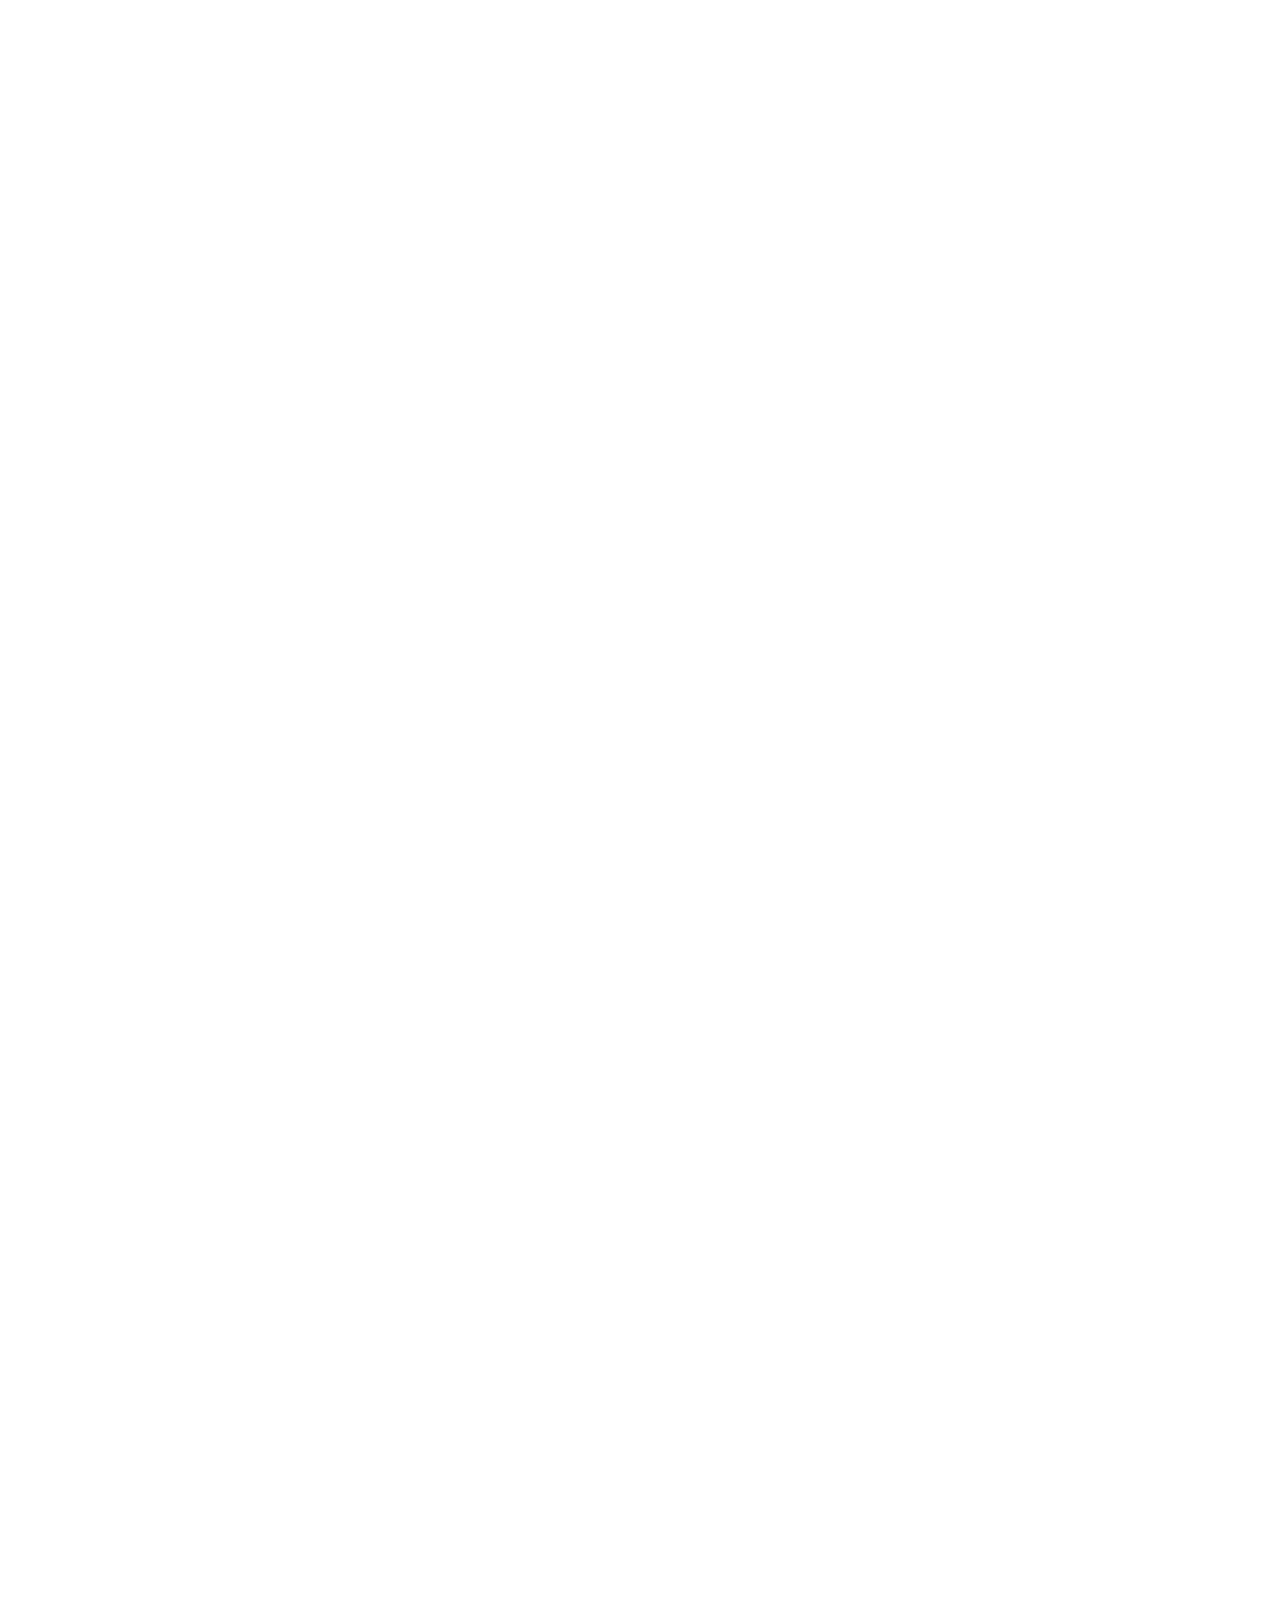
==== commit fec597c4: "first commit" ====
--- a/index.html
+++ b/index.html
@@ -1,841 +1,593 @@
 <!doctype html>
-<html lang="en">
-
-<!-- Mirrored from themeforest.wprealizer.com/agencico-preview/agencico/index.html by HTTrack Website Copier/3.x [XR&CO'2014], Sat, 03 Jun 2023 17:06:48 GMT -->
+<html lang="ar">
+
 <head>
-	<meta charset="UTF-8">
-	<meta name="viewport" content="width=device-width, initial-scale=1.0, shrink-to-fit=no">
-	<title>Agencico-Responsive Landing Page HTML Templates</title>
-	
-	<link rel="icon" href="assets/images/fav.png" type="image/gif" sizes="20x20">
-
-	<!-- DatePicker CSS -->
-	<link rel="stylesheet" type="text/css" href="assets/css/daterangepicker.css"/>
-	<!-- Box Icon CSS -->
-	<link rel="stylesheet" href="assets/css/boxicons.min.css">
-	<!-- Bootstrap Icon CSS -->
-	<link rel="stylesheet" href="assets/css/bootstrap-icons.css">
-	<!-- Owl Carousel CSS -->
-	<link rel="stylesheet" href="assets/css/owl.carousel.min.css">
-	<!-- Slick Carousel CSS -->
-	<link rel="stylesheet" href="assets/css/slick.css">
-	<!-- Magnific Popup CSS -->
-	<link rel="stylesheet" href="assets/css/magnific-popup.css">
-	<!-- Nice Select CSS -->
-	<link rel="stylesheet" href="assets/css/nice-select.css">
-	<!-- Odometer CSS -->
-	<link rel="stylesheet" href="assets/css/odometer.css">
-	<!-- Bootstrap CSS -->
-	<link rel="stylesheet" href="assets/css/bootstrap.min.css">
-	<!-- Animate CSS -->
-	<link rel="stylesheet" href="assets/css/animate.css">
-
-	
-	<!-- Main CSS -->
-	<link rel="stylesheet" href="assets/css/style.css">
-	<!-- Responsive CSS -->
-	<link rel="stylesheet" href="assets/css/responsive.css">
-	
-
+  <meta charset="UTF-8">
+  <meta name="viewport" content="width=device-width, initial-scale=1.0, shrink-to-fit=no">
+  <title>الحصر</title>
+  <link rel="icon" href="assets/images/logo.svg" type="image/gif" sizes="20x20">
+  <link rel="stylesheet" href="assets/css/bootstrap-icons.css">
+  <link rel="stylesheet" href="assets/css/owl.carousel.min.css">
+  <link rel="stylesheet" href="assets/css/bootstrap.min.css">
+  <link rel="stylesheet" href="assets/css/animate.css">
+  <link rel="stylesheet" href="assets/css/style.css">
 </head>
+
 <body>
-
-<!-- Preloader -->
-
-<div class="preloader">
-	<div class="sk-cube-grid">
-		<div class="sk-cube sk-cube1"></div>
-		<div class="sk-cube sk-cube2"></div>
-		<div class="sk-cube sk-cube3"></div>
-		<div class="sk-cube sk-cube4"></div>
-		<div class="sk-cube sk-cube5"></div>
-		<div class="sk-cube sk-cube6"></div>
-		<div class="sk-cube sk-cube7"></div>
-		<div class="sk-cube sk-cube8"></div>
-		<div class="sk-cube sk-cube9"></div>
-	</div>
+  <div class="preloader">
+    <div class="sk-cube-grid">
+      <div class="sk-cube sk-cube1"></div>
+      <div class="sk-cube sk-cube2"></div>
+      <div class="sk-cube sk-cube3"></div>
+      <div class="sk-cube sk-cube4"></div>
+      <div class="sk-cube sk-cube5"></div>
+      <div class="sk-cube sk-cube6"></div>
+      <div class="sk-cube sk-cube7"></div>
+      <div class="sk-cube sk-cube8"></div>
+      <div class="sk-cube sk-cube9"></div>
+    </div>
+  </div>
+
+  <a href="#" id="scroll-top" class="back-to-top-btn"><i class="bi bi-arrow-up"></i></a>
+
+  <header>
+    <nav>
+      <div class="header-menu-area hrrd-menu">
+        <div class="container">
+          <div class="flex-header">
+              <div class="logo text-left">
+                <a href="index.html"><img src="assets/images/logo.svg" alt=""></a>
+                <a href="javascript:void(0)" class="hidden-lg hamburger">
+                  <span class="h-top"></span>
+                  <span class="h-middle"></span>
+                  <span class="h-bottom"></span>
+                </a>
+              </div>
+              <nav class="main-nav">
+                <ul>
+                  <li><a href="index.html">الرئيسية</a></li>
+                  <li><a href="index.html">هدفنا</a></li>
+                  <li><a href="index.html">ما يميزنا </a></li>
+                  <li><a href="index.html">خدماتنا</a></li>
+                  <li><a href="index.html">فريق العمل</a></li>
+                  <li><a href="index.html">عملائنا</a></li>
+                  <li><a href="index.html">تواصل معنا</a></li>
+                  <li><a href="index.html">الشروط والاحكام</a></li>
+                </ul>
+              </nav>
+          </div>
+        </div>
+      </div>
+    </nav>
+
+    <div class="hrrd-hero positioning">
+      <div class="container">
+        <div class="flex-hero">
+            <div class="hrrd-hero-content">
+              <h1>هذا النص هو مثال لنص يمكن أن يستبدل في نفس المساحة</h1>
+              <p>هذا النص هو مثال لنص يمكن أن يستبدل في نفس المساحة، لقد تم توليد هذا النص من مولد النص العربى، حيث يمكنك أن تولد مثل هذا النص أو العديد من النصوص الأخرى إضافة إلى زيادة عدد الحروف التى يولدها التطبيق.</p>
+            <ul class="social-media">
+              <li>
+                <a href="#" target="_blank">
+                  <i class="bi bi-facebook"></i>
+                </a>
+              </li>
+              <li>
+                <a href="#" target="_blank">
+                  <i class="bi bi-facebook"></i>
+                </a>
+              </li>
+              <li>
+                <a href="#" target="_blank">
+                  <i class="bi bi-facebook"></i>
+                </a>
+              </li>
+              <li>
+                <a href="#" target="_blank">
+                  <i class="bi bi-facebook"></i>
+                </a>
+              </li>
+            </ul>
+            </div>
+            <div class="hero-silder owl-carousel owl-theme">
+              <div class="item">
+                <img src="assets/images/slide1.jpg" alt="">
+              </div>
+              <div class="item">
+                <img src="assets/images/slide2.jpg" alt="">
+              </div>
+              <div class="item">
+                <img src="assets/images/slide3.jpg" alt="">
+              </div>
+          </div>
+        </div>
+      </div>
+      <img class="shape hrrd-hero-shape" src="assets/images/shape/hrrd-hero-shape.png" alt="">
+      <img class="shape hrrd-hero-shape-top" src="assets/images/shape/hrrd-hero-shape-top.png" alt="">
+    </div>
+  </header>
+
+  <div class="collaborate-area positioning pt-100 pb-100">
+    <div class="container">
+      <div class="row justify-content-between align-items-center">
+        <div class="col-xxl-7 col-xl-7 col-lg-12 col-md-12 col-sm-12 col-12 mobt-50">
+          <div class="collaborate-img-wrap">
+            <img src="assets/images/slide2.jpg" alt="">
+          </div>
+        </div>
+        <div class="col-xxl-4 col-xl-5 col-lg-12 col-md-12 col-sm-12 col-12">
+          <div class="hrdd-section-title wow animate fadeInDown" data-wow-delay="100ms" data-wow-duration="1500ms">
+            <h1>with your team anytime, anywhere.</h1>
+          </div>
+          <div class="collaborate-info">
+            <p>Continually administrate process-centric human capital rather than bleeding-edge methodologies.
+              Distinctively supply accurate methods of empowerment before.</p>
+          </div>
+        </div>
+      </div>
+    </div>
+    <img class="shape collaborate-right" src="assets/images/shape/collaborate-hrrd-right.png" alt="">
+  </div>
+
+  <div class="featured-area positioning  pb-76">
+    <div class="container">
+      <div class="row">
+        <div class="col-xxl-12 col-xl-12 col-lg-12 col-md-12 col-sm-12 col-12">
+          <div class="hrdd-section-title text-center wow animate fadeInDown" data-wow-delay="100ms"
+            data-wow-duration="1500ms">
+            <h1>Provide for You</h1>
+          </div>
+        </div>
+      </div>
+      <div class="row justify-content-center mt-50">
+        <div class="col-xxl-4 col-xl-4 col-lg-4 col-md-6 col-sm-12 col-12 wow animated zoomIn" data-wow-delay="200ms"
+          data-wow-duration="1500ms">
+          <div class="featured-box">
+            <div class="featured-icon">
+              <img src="assets/images/icon/featured-icon-1.png" alt="">
+            </div>
+            <div class="featured-content">
+              <h2>Dashboard</h2>
+              <p>Assertively parallel task synergistic deliverables after high-quality.</p>
+            </div>
+          </div>
+        </div>
+        <div class="col-xxl-4 col-xl-4 col-lg-4 col-md-6 col-sm-12 col-12 wow animate zoomIn" data-wow-delay="400ms"
+          data-wow-duration="1500ms">
+          <div class="featured-box">
+            <div class="featured-icon">
+              <img src="assets/images/icon/featured-icon-2.png" alt="">
+            </div>
+            <div class="featured-content">
+              <h2>Statistics</h2>
+              <p>Assertively parallel task synergistic deliverables after high-quality.</p>
+            </div>
+          </div>
+        </div>
+        <div class="col-xxl-4 col-xl-4 col-lg-4 col-md-6 col-sm-12 col-12 wow animate zoomIn" data-wow-delay="600ms"
+          data-wow-duration="1500ms">
+          <div class="featured-box">
+            <div class="featured-icon">
+              <img src="assets/images/icon/featured-icon-3.png" alt="">
+            </div>
+            <div class="featured-content">
+              <h2>Easy Access</h2>
+              <p>Assertively parallel task synergistic deliverables after high-quality.</p>
+            </div>
+          </div>
+        </div>
+      </div>
+    </div>
+    <img class="shape featured-shape" src="assets/images/shape/feasured-hrrd.png" alt="">
+  </div>
+
+  <div class="all-services-area pt-100 pb-76">
+    <div class="container">
+      <div class="row">
+        <div class="col-xxl-12 col-xl-12 col-lg-12 col-md-12 col-sm-12 col-12">
+          <div class="hrdd-section-title text-capitalize text-center wow animate fadeInDown" data-wow-delay="100ms" data-wow-duration="1500ms">
+            <h1>See our all <span>service</span></h1>
+            <p class="latest-text">We are self-service data analytics software that lets you create visually appearing data visualizations and insightful dashboards in minutes.</p>
+          </div>
+        </div>
+      </div>
+      <div class="row mt-50">
+        <div class="col-xxl-4 col-xl-4 col-lg-4 col-md-6 col-sm-12 col-12">
+           <div class="all-services-box text-center">
+             <div class="all-services-icon">
+              <i class="bi bi-file-code-fill"></i>
+             </div>
+             <div class="all-services-content">
+               <h3>Web Development</h3>
+               <p>Web development refers to the building, creating, and maintaining of websites. It includes aspects.</p>
+               <a href="#">Learn More <i class="bi bi-arrow-right-short"></i></a>
+             </div>
+           </div>
+        </div>
+        <div class="col-xxl-4 col-xl-4 col-lg-4 col-md-6 col-sm-12 col-12">
+           <div class="all-services-box text-center">
+             <div class="all-services-icon">
+              <i class="bi bi-intersect"></i>
+             </div>
+             <div class="all-services-content">
+               <h3>Collaborate Securely</h3>
+               <p>Share/publish your reports with your colleagues and collaborate securely with more than 25 users.</p>
+               <a href="#">Learn More <i class="bi bi-arrow-right-short"></i></a>
+             </div>
+           </div>
+        </div>
+        <div class="col-xxl-4 col-xl-4 col-lg-4 col-md-6 col-sm-12 col-12">
+           <div class="all-services-box text-center">
+             <div class="all-services-icon">
+              <i class="bi bi-graph-up"></i>
+             </div>
+             <div class="all-services-content">
+               <h3>Embedded Analytics</h3>
+               <p>Get a powerful analytics tool in your own brand name and enhance the predictive behaviors.</p>
+               <a href="#">Learn More <i class="bi bi-arrow-right-short"></i></a>
+             </div>
+           </div>
+        </div>
+        <div class="col-xxl-4 col-xl-4 col-lg-4 col-md-6 col-sm-12 col-12">
+           <div class="all-services-box text-center">
+             <div class="all-services-icon">
+              <i class="bi bi-journal-text"></i>
+             </div>
+             <div class="all-services-content">
+               <h3>File Management</h3>
+               <p>A file management software is an application that enables users to create, store, and access files.</p>
+               <a href="#">Learn More <i class="bi bi-arrow-right-short"></i></a>
+             </div>
+           </div>
+        </div>
+        <div class="col-xxl-4 col-xl-4 col-lg-4 col-md-6 col-sm-12 col-12">
+           <div class="all-services-box text-center">
+             <div class="all-services-icon">
+              <i class="bi bi-file-earmark-richtext"></i>
+             </div>
+             <div class="all-services-content">
+               <h3>UX Research</h3>
+               <p>UX research is an important part of your project design because it protects you from designing.</p>
+               <a href="#">Learn More <i class="bi bi-arrow-right-short"></i></a>
+             </div>
+           </div>
+        </div>
+        <div class="col-xxl-4 col-xl-4 col-lg-4 col-md-6 col-sm-12 col-12">
+           <div class="all-services-box text-center">
+             <div class="all-services-icon">
+              <i class="bi bi-brush-fill"></i>
+             </div>
+             <div class="all-services-content">
+               <h3>UI Design</h3>
+               <p>UI design is the process designers use to build interface in software, computerized devices.</p>
+               <a href="#">Learn More <i class="bi bi-arrow-right-short"></i></a>
+             </div>
+           </div>
+        </div>
+      </div>
+    </div>
+  </div>
+
+  <div class="about-team-area pb-100 pt-100">
+    <div class="container">
+      <div class="row align-items-center">
+        <div class="col-xxl-5 col-xl-5 col-lg-6 col-md-12 col-sm-12 col-12">
+          <div class="hrdd-section-title text-capitalize">
+            <h1>Best dedicated <span>team</span></h1>
+          </div>
+        </div>
+        <div class="col-xxl-5 col-xl-5 col-lg-6 col-md-12 col-sm-12 col-12 mobt-24">
+          <div class="section-text wow animate flipInX" data-wow-delay="300ms" data-wow-duration="1500ms">
+            <p>We have 700 plus official workers and thousands of remote workers. They do work them dedicated and they are expert in the particular topic.</p>
+          </div>
+        </div>
+      </div>
+      <div class="row pt-50">
+        <div class="col-xxl-12 col-xl-12 col-lg-12 col-md-12 col-sm-12 col-12">
+          <div class="inner-slide-wrap owl-carousel">
+            <div class="single-about-team">
+              <div class="single-about-team-img">
+                <img class="w-100" src="assets/images/about/team-1.png" alt="">
+              </div>
+              <div class="single-about-team-content text-center">
+                <h3>Daniyel Vettori</h3>
+                <p>Web Developer</p>
+              </div>
+            </div>
+            <div class="single-about-team">
+              <div class="single-about-team-img">
+                <img class="w-100" src="assets/images/about/team-2.png" alt="">
+              </div>
+              <div class="single-about-team-content text-center">
+                <h3>Maxwell Donald</h3>
+                <p>Project Manager</p>
+              </div>
+            </div>
+            <div class="single-about-team">
+              <div class="single-about-team-img">
+                <img class="w-100" src="assets/images/about/team-3.png" alt="">
+              </div>
+              <div class="single-about-team-content text-center">
+                <h3>Adam Zampa</h3>
+                <p>UI/UX Designer</p>
+              </div>
+            </div>
+            <div class="single-about-team">
+              <div class="single-about-team-img">
+                <img class="w-100" src="assets/images/about/team-4.png" alt="">
+              </div>
+              <div class="single-about-team-content text-center">
+                <h3>Jennifer Luise</h3>
+                <p>Web Developer</p>
+              </div>
+            </div>
+            <div class="single-about-team">
+              <div class="single-about-team-img">
+                <img class="w-100" src="assets/images/about/team-1.png" alt="">
+              </div>
+              <div class="single-about-team-content text-center">
+                <h3>Daniyel Vettori</h3>
+                <p>Web Developer</p>
+              </div>
+            </div>
+          </div>
+        </div>
+      </div>
+    </div>
+  </div>
+
+  <div class="apps-area positioning pb-76  pt-100">
+    <div class="container">
+      <div class="row">
+        <div class="col-lg-12">
+          <div class="hrdd-section-title text-center wow animate fadeInDown" data-wow-delay="100ms"
+            data-wow-duration="1500ms">
+            <h1>Your Apps</h1>
+          </div>
+        </div>
+      </div>
+      <div class="row row-cols-1 row-cols-xl-5 row-cols-lg-5 row-cols-md-2  row-cols-sm-2 mt-50">
+        <div class="col wow animate fadeInUp" data-wow-delay="50ms" data-wow-duration="1500ms">
+          <div class="apps-box">
+            <img src="assets/images/client-logo/app-1.png" alt="">
+          </div>
+        </div>
+        <div class="col wow animate fadeInUp" data-wow-delay="100ms" data-wow-duration="1500ms">
+          <div class="apps-box">
+            <img src="assets/images/client-logo/app-2.png" alt="">
+          </div>
+        </div>
+        <div class="col wow animate fadeInUp" data-wow-delay="150ms" data-wow-duration="1500ms">
+          <div class="apps-box">
+            <img src="assets/images/client-logo/app-3.png" alt="">
+          </div>
+        </div>
+        <div class="col wow animate fadeInUp" data-wow-delay="200ms" data-wow-duration="1500ms">
+          <div class="apps-box">
+            <img src="assets/images/client-logo/app-1.png" alt="">
+          </div>
+        </div>
+      </div>
+    </div>
+    <img class="shape hrrd-app-shape" src="assets/images/shape/hrrd-app.png" alt="">
+  </div>
+
+  <div class="contact-area">
+    <div class="container">
+      <div class="row align-items-center">
+        <div class="col-xxl-8 col-xl-8 col-lg-8 col-md-12 col-sm-12 col-12">
+              <form id="contact-form" action="mail.php" method="POST" class="contact-input">
+                 <div class="contact-title">
+                    <h1>Send Us A Message</h1>
+                 </div>
+                 <div class="row">
+                    <div class="col-xl-6 col-lg-6 col-sm-12 col-12">
+                       <input type="text" name="name" placeholder="Enter your name">
+                    </div>
+                    <div class="col-xl-6 col-lg-6 col-sm-12 col-12">
+                       <input type="email" name="email" placeholder="Enter your email address">
+                    </div>
+                    <div class="col-xl-12 col-lg-12 col-sm-12 col-12">
+                       <textarea name="message" id="message" cols="30" rows="4" placeholder="Write your message..."></textarea>
+                    </div>
+                    <div class="col-xl-12 col-lg-12 col-sm-12 col-12">
+                       <label class="shop-check">Save my name, email, and website in this browser for the next time.
+                         <input type="checkbox">
+                         <span class="checkmark"></span>
+                       </label>
+                    </div>
+                    <div class="contact-btn-wrap">
+                       <button type="submit" class="common-btn btn-hrrd-1">Send Message</button>
+                    </div>
+                    <p class="form-message"></p>
+                 </div>
+              </form>
+        </div>
+        <div class="col-xxl-4 col-xl-4 col-lg-4 col-md-12 col-sm-12 col-12 mobt-50">
+          <div class="cart-wrap">
+            <div class="single-cart">
+              <div class="cart-title">
+                <h2>Contact Information</h2>
+              </div>
+              <div class="contact-details">
+                <div class="contact-details-title">
+                          <h3>Contact Info</h3>
+                       </div>
+                       <div class="contact-details-info">
+                          <ul>
+                             <li><i class="bi bi-envelope"></i> <a href="/cdn-cgi/l/email-protection#a4f7d1d4d4cbd6d0e4d7c5c5d7c8c5cac08ac7cbc9"><span class="__cf_email__" data-cfemail="8fdcfaffffe0fdfbcffceeeefce3eee1eba1ece0e2">[email&#160;protected]</span></a></li>
+                             <li><i class="bi bi-telephone"></i> <a href="tel:01761111456">+44 (0) 30 546 7865</a></li>
+                          </ul>
+                       </div>
+              </div>
+              <div class="contact-details">
+                <div class="contact-details-title">
+                          <h3>Office Address</h3>
+                       </div>
+                       <div class="contact-details-info">
+                          <ul>
+                             <li><i class="bi bi-geo-alt-fill"></i> 100 Banbridge Road, London, United Kingdom</li>
+                          </ul>
+                       </div>
+              </div>
+            </div>
+          </div>
+        </div>
+      </div>
+    </div>
+  </div>
+  
+
+  <div class="map-area">
+     <div class="container">
+        <div class="row">
+           <div class="col-lg-12">
+              <div class="location-map mt-100">
+                 <iframe src="https://www.google.com/maps/embed?pb=!1m18!1m12!1m3!1d1647631.9534293488!2d0.4267046465731676!3d50.74847355442899!2m3!1f0!2f0!3f0!3m2!1i1024!2i768!4f13.1!3m3!1m2!1s0x47dc24ce7a6c143b%3A0x40af13e8163cda0!2s62179%20Wissant%2C%20France!5e1!3m2!1sen!2sbd!4v1647867201053!5m2!1sen!2sbd" style="border:0;" aria-hidden="false" tabindex="0" allowfullscreen=""></iframe>
+              </div>
+           </div>
+        </div>
+     </div>
+  </div>
+
+  <div class="edu-register-style position-relative ">
+    <div class="vactor-shape position-absolute d-none d-lg-block wow fadeInLeft animated" data-wow-duration="2000ms">
+        <img src="assets/images/education/shapes/edu-vactor5.svg" alt="">
+    </div>
+    <div class="edu-register-flort-bg d-none d-lg-block"></div>
+    <div class="container">
+        <div class="row align-items-end">
+            <div class="col-xxl-6 col-lg-8 col-md-8 pt-5 pt-lg-0 pb-5 pb-lg-0">
+                <div class="row align-content-center">
+                    <div class="col-xxl-8 col-lg-8 position-relative">
+                        <h2 class="register-section-title edu-section-title text-start text-white">
+                            Create Free Account
+                            & Get Register
+                        </h2>
+                        <div class="arrow-vactor d-none d-lg-block">
+                            <img src="assets/images/education/shapes/arrow-vactor.svg" alt="">
+                        </div>
+                    </div>
+                    <div class="col-xxl-4 col-lg-4">
+                        <div class="register-btn text-lg-center">
+                            <a href="#" class="edu-btn-fill ">Register Now</a>
+                        </div>
+                    </div>
+                </div>
+            </div>
+            <div class="col-xxl-6 col-lg-4 col-md-4 d-none d-md-flex justify-content-end">
+                <div class="register-florting-image text-end">
+                    <img src="assets/images/education/edu-register-figure.png" alt="" class="img-fluid">
+                </div>
+            </div>
+        </div>
+    </div>
 </div>
 
-<!-- Preloader End -->
-
-<!-- back to to button start-->
-   <a href="#" id="scroll-top" class="back-to-top-btn"><i class="bi bi-arrow-up"></i></a>
-<!-- back to to button end-->
-
-
-<!-- Header area -->
-<header>
-
-<!-- Menu -->
-<nav>
-	<div class="header-menu-area hrrd-menu">
-		<div class="container">
-			<div class="row align-items-center">
-				<div class="col-xxl-3 col-xl-2 col-lg-2 col-sm-6 col-6">
-					<div class="logo text-left">
-						<a href="index.html"><img src="assets/images/logo.png" alt=""></a>
-					</div>
-				</div>
-				<div class="col-xxl-6 col-xl-6 col-lg-7 col-sm-6 col-6">
-					<a href="javascript:void(0)" class="hidden-lg hamburger">
-						<span class="h-top"></span>
-						<span class="h-middle"></span>
-						<span class="h-bottom"></span>
-					</a>
-					<nav class="main-nav">
-						<div class="logo mobile-ham-logo d-lg-none d-block text-left">
-							<a href="index.html"><img src="assets/images/logo.png" alt=""></a>
-						</div>
-						<ul>
-							<li class="has-child-menu">
-								<a href="javascript:void(0)" class="active">Home</a>
-								<i class="fl flaticon-plus">+</i>
-								<ul class="sub-menu">
-									<li><a href="index.html">Sass</a></li>
-									<li><a href="travel-company.html">Travel</a></li>
-									<li><a href="education.html">Education</a></li>
-									<li><a href="job-finding.html">Job Finding</a></li>
-									<li><a href="digital-agency.html">Digital Agency</a></li>
-								</ul>
-							</li>
-							<li><a href="about.html">About</a></li>
-							<li><a href="services.html">Services</a></li>
-							<li class="has-child-menu">
-								<a href="javascript:void(0)">Blog</a>
-								<i class="fl flaticon-plus">+</i>
-								<ul class="sub-menu">
-									<li><a href="blog.html">Blog</a></li>
-									<li><a href="blog-details.html">Blog Details</a></li>
-								</ul>
-							</li>
-							<li><a href="contact.html">Contact </a></li>
-						</ul>
-						<div class="menu-btn-wrap d-block d-lg-none">
-                     <a class="common-btn btn-hrrd-2" href="#">Register</a>
-                     <a class="common-btn btn-hrrd-1" href="#">Sing In</a>
-						</div>
-					</nav>
-				</div>
-				<div class="col-xxl-3 col-xl-4 col-lg-3 d-none d-lg-block">
-					<div class="menu-btn-wrap">
-						<a class="common-btn btn-hrrd-2" href="#">Register</a>
-						<a class="common-btn btn-hrrd-1" href="#">Sing In</a>
-					</div>
-				</div>
-			</div>
-		</div>
-	</div>
-</nav>
-<!-- Menu end -->
-
-
-<!-- Hrrd Hero Area Start -->
-
-<!-- Desktop View start -->
-
-<div class="hrrd-hero positioning d-lg-block d-none d-sm-none">
-	<div class="container">
-		<div class="row align-items-center justify-content-between">
-			<div class="col-xxl-5 col-xl-6 col-lg-6 col-md-12 col-sm-12 col-12">
-				<div class="hrrd-hero-content">
-					<h1>Best Platform for Monitor Work Flow</h1>
-               <div class="hrrd-hero-btn-wrap">
-                  <a class="common-btn btn-hrrd-1" href="services.html">Get 15 Day Trial</a>
-               </div>
-					<div class="hrrd-hero-client-logo">
-						<ul>
-							<li><img src="assets/images/client-logo/hrrd-client-logo-1.png" alt=""></li>
-							<li><img src="assets/images/client-logo/hrrd-client-logo-2.png" alt=""></li>
-							<li><img src="assets/images/client-logo/hrrd-client-logo-1.png" alt=""></li>
-					 		<li><img src="assets/images/client-logo/hrrd-client-logo-2.png" alt=""></li>
-						</ul>
-					</div>
-				</div>
-			</div>
-			<div class="col-xxl-6 col-xl-6 col-lg-6 col-md-12 col-sm-12 col-12">
-				<div class="hrrd-hero-img-wrap">
-               <div class="hrrd-hero-img">
-                  <img src="assets/images/hrrd-hero-img.png" alt="">
-						<div class="hrrd-hero-post">
-							<h4>Post Type</h4>
-							<div class="hrrd-hero-post-shape">
-								<img src="assets/images/shape/hrrd-hero-post.png" alt="">
-								<a href="#"><i class="bi bi-download"></i></a>
-							</div>
-							<ul>
-								<li><span></span><a href="#">Images</a></li>
-								<li><span></span><a href="#">Videos</a></li>
-							</ul>
-						</div>
-						<div class="like-cart hero-like-cart">
-							<div class="like-cart-box">
-								<div class="like-cart-icon">
-									<i class="bx bxs-like"></i>
-								</div>
-								<div class="like-cart-content">
-									<h4>398K</h4>
-									<h6>Total Likes</h6>
-								</div>
-							</div>
-						</div>
-               </div>
-            </div>
-			</div>
-		</div>
-	</div>
-	<img class="shape hrrd-hero-shape" src="assets/images/shape/hrrd-hero-shape.png" alt="">
-	<img class="shape hrrd-hero-shape-top" src="assets/images/shape/hrrd-hero-shape-top.png" alt="">
-</div>
-
-<!-- Desktop View End -->
-
-
-<!-- Mobile View Start -->
-
-<div class="hrrd-hero positioning d-lg-none d-block d-sm-block">
-	<div class="container">
-		<div class="row align-items-center justify-content-between">
-			<div class="col-xxl-6 col-xl-6 col-lg-6 col-md-12 col-sm-12 col-12">
-				<div class="hrrd-hero-img-wrap-mobile">
-               <div class="hrrd-hero-img">
-                  <img src="assets/images/hrrd-hero-img-mobile.png" alt="">
-               </div>
-            </div>
-			</div>
-			<div class="col-xxl-5 col-xl-6 col-lg-6 col-md-12 col-sm-12 col-12 mobt-50">
-				<div class="hrrd-hero-content">
-					<h1>Best Platform for Monitor Work Flow</h1>
-               <div class="hrrd-hero-btn-wrap">
-                  <a class="common-btn btn-hrrd-1" href="services.html">Get 15 Day Trial</a>
-               </div>
-					<div class="hrrd-hero-client-logo">
-						<ul>
-							<li><img src="assets/images/client-logo/hrrd-client-logo-1.png" alt=""></li>
-							<li><img src="assets/images/client-logo/hrrd-client-logo-2.png" alt=""></li>
-							<li><img src="assets/images/client-logo/hrrd-client-logo-1.png" alt=""></li>
-					 		<li><img src="assets/images/client-logo/hrrd-client-logo-2.png" alt=""></li>
-						</ul>
-					</div>
-				</div>
-			</div>
-		</div>
-	</div>
-	<img class="shape hrrd-hero-shape" src="assets/images/shape/hrrd-hero-shape.png" alt="">
-</div>
-
-<!-- Mobile View End -->
-
-
-
-<!-- Hrrd Hero Area End -->
-
-</header>
-<!--  Header area end -->
-
-
-
-<!-- Hrdd Featured Area Start -->
-
-<div class="featured-area positioning  pb-76">
-	<div class="container">
-		<div class="row">
-			<div class="col-xxl-12 col-xl-12 col-lg-12 col-md-12 col-sm-12 col-12">
-				<div class="hrdd-section-title text-center wow animate fadeInDown" data-wow-delay="100ms" data-wow-duration="1500ms">
-					<h1><span>Featured</span> We <br> Provide for You</h1>
-				</div>
-			</div>
-		</div>
-		<div class="row justify-content-center mt-50">
-			<div class="col-xxl-4 col-xl-4 col-lg-4 col-md-6 col-sm-12 col-12 wow animated zoomIn" data-wow-delay="200ms" data-wow-duration="1500ms">
-				<div class="featured-box">
-					<div class="featured-icon">
-						<img src="assets/images/icon/featured-icon-1.png" alt="">
-					</div>
-					<div class="featured-content">
-						<h2>Dashboard</h2>
-						<p>Assertively parallel task synergistic deliverables after high-quality.</p>
-					</div>
-				</div>
-			</div>
-			<div class="col-xxl-4 col-xl-4 col-lg-4 col-md-6 col-sm-12 col-12 wow animate zoomIn" data-wow-delay="400ms" data-wow-duration="1500ms">
-				<div class="featured-box">
-					<div class="featured-icon">
-						<img src="assets/images/icon/featured-icon-2.png" alt="">
-					</div>
-					<div class="featured-content">
-						<h2>Statistics</h2>
-						<p>Assertively parallel task synergistic deliverables after high-quality.</p>
-					</div>
-				</div>
-			</div>
-			<div class="col-xxl-4 col-xl-4 col-lg-4 col-md-6 col-sm-12 col-12 wow animate zoomIn" data-wow-delay="600ms" data-wow-duration="1500ms">
-				<div class="featured-box">
-					<div class="featured-icon">
-						<img src="assets/images/icon/featured-icon-3.png" alt="">
-					</div>
-					<div class="featured-content">
-						<h2>Easy Access</h2>
-						<p>Assertively parallel task synergistic deliverables after high-quality.</p>
-					</div>
-				</div>
-			</div>
-			<div class="col-xxl-4 col-xl-4 col-lg-4 col-md-6 col-sm-12 col-12 wow animate zoomIn" data-wow-delay="800ms" data-wow-duration="1500ms">
-				<div class="featured-box">
-					<div class="featured-icon">
-						<img src="assets/images/icon/featured-icon-4.png" alt="">
-					</div>
-					<div class="featured-content">
-						<h2>Collaboration</h2>
-						<p>Assertively parallel task synergistic deliverables after high-quality.</p>
-					</div>
-				</div>
-			</div>
-			<div class="col-xxl-4 col-xl-4 col-lg-4 col-md-6 col-sm-12 col-12 wow animate zoomIn" data-wow-delay="1000ms" data-wow-duration="1500ms">
-				<div class="featured-box">
-					<div class="featured-icon">
-						<img src="assets/images/icon/featured-icon-5.png" alt="">
-					</div>
-					<div class="featured-content">
-						<h2>Total Control</h2>
-						<p>Assertively parallel task synergistic deliverables after high-quality.</p>
-					</div>
-				</div>
-			</div>
-		</div>
-	</div>
-	<img class="shape featured-shape" src="assets/images/shape/feasured-hrrd.png" alt="">
-</div>
-
-<!-- Hrdd Featured Area End -->
-
-
-
-
-<!-- Hrrd Everything Area Start -->
-
-<div class="everything-area positioning mt-100">
-	<div class="container">
-		<div class="row justify-content-between align-items-center">
-			<div class="col-xxl-6 col-xl-8 col-lg-12 col-md-12 col-sm-12 col-12">
-				<div class="everything-img-wrap">
-					<img src="assets/images/shape/everything-hrrd.png" alt="">
-					<div class="income-cart">
-						<p>Income This Month</p>
-						<div class="income-price-wrap">
-							<div class="income-main-price">
-								<h2>$ 50.36</h2>
-							</div>
-							<div class="income-percent">
-								<span><i class="bi bi-arrow-up-right"></i>12%</span>
-							</div>
-						</div>
-						<img src="assets/images/shape/income-cart-graf.png" alt="">
-					</div>
-					<div class="like-cart">
-                  <div class="like-cart-box">
-							<div class="like-cart-icon">
-								<i class='bx bxs-like'></i>
-							</div>
-							<div class="like-cart-content">
-								<h4>398K</h4>
-								<h6>Total Likes</h6>
-							</div>
-						</div>
-               </div>
-					<div class="time-cart">
-						<div class="time-cart-img-list">
-							<img src="assets/images/cart/hrrd-cart-1.png" alt="">
-							<img src="assets/images/cart/hrrd-cart-2.png" alt="">
-							<img src="assets/images/cart/hrrd-cart-3.png" alt="">
-							<img src="assets/images/cart/hrrd-cart-4.png" alt="">
-							<img src="assets/images/cart/hrrd-cart-5.png" alt="">
-						</div>
-						<div class="time-cart-content text-center">
-							<h2>Saturday, 8pm</h2>
-							<p>Time to active in meeting</p>
-						</div>
-						<div class="time-cart-btn-wrap">
-							<a class="time-cart-btn time-cart-btn-1" href="contact.html">Schedule Post</a>
-							<a class="time-cart-btn time-cart-btn-2" href="services.html">See Insight</a>
-						</div>
-					</div>
-				</div>
-			</div>
-			<div class="col-xxl-5 col-xl-4 col-lg-12 col-md-12 col-sm-12 col-12 mobt-50">
-				<div class="hrdd-section-title wow animate fadeInDown" data-wow-delay="100ms" data-wow-duration="1500ms">
-					<h1>Everything you <br> need in one <span>place</span></h1>
-				</div>
-				<div class="everything-info">
-					<ul>
-						<li class="wow animate fadeInUp" data-wow-delay="100ms" data-wow-duration="1500ms">Real-time data <a href="#"><i class="bi bi-arrow-right"></i></a></li>
-						<li class="wow animate fadeInUp" data-wow-delay="200ms" data-wow-duration="1500ms">End-to-end encryption <a href="#"><i class="bi bi-arrow-right"></i></a></li>
-						<li class="wow animate fadeInUp" data-wow-delay="300ms" data-wow-duration="1500ms">FDIC Insured <a href="#"><i class="bi bi-arrow-right"></i></a></li>
-						<li class="wow animate fadeInUp" data-wow-delay="400ms" data-wow-duration="1500ms">REST API enabled <a href="#"><i class="bi bi-arrow-right"></i></a></li>
-					</ul>
-				</div>
-				<div class="hrrd-everything-btn-wrap wow animate fadeInUp" data-wow-delay="450ms" data-wow-duration="1500ms">
-					<a class="common-btn btn-hrrd-1" href="services.html">Try it Out Free</a>
-				</div>
-			</div>
-		</div>
-	</div>
-	<img class="shape everything-left" src="assets/images/shape/everything-hrrd-left.png" alt="">
-</div>
-
-<!-- Hrrd Everything Area End -->
- 
-
-<!-- Collaborate Area start -->
-
-<div class="collaborate-area positioning pt-100 pb-100">
-	<div class="container">
-		<div class="row justify-content-between align-items-center">
-			<div class="col-xxl-4 col-xl-5 col-lg-12 col-md-12 col-sm-12 col-12">
-				<div class="hrdd-section-title wow animate fadeInDown" data-wow-delay="100ms" data-wow-duration="1500ms">
-					<h1><span>Collaborate</span> with your team anytime, anywhere.</h1>
-				</div>
-				<div class="collaborate-info">
-					<p>Continually administrate process-centric human capital rather than bleeding-edge methodologies. Distinctively supply accurate methods of empowerment before.</p>
-					<div class="row">
-						<div class="col-xxl-6 col-xl-6 col-lg-6 col-md-12 col-sm-12 col-12 wow animate fadeInUp" data-wow-delay="100ms" data-wow-duration="1500ms">
-							<div class="collaborate-info-list">
-								<p><i class="bi bi-check"></i> Organize your data</p>
-							</div>
-						</div>
-						<div class="col-xxl-6 col-xl-6 col-lg-6 col-md-12 col-sm-12 col-12 wow animate fadeInUp" data-wow-delay="200ms" data-wow-duration="1500ms">
-							<div class="collaborate-info-list">
-								<p><i class="bi bi-check"></i> Always in sync</p>
-							</div>
-						</div>
-						<div class="col-xxl-6 col-xl-6 col-lg-6 col-md-12 col-sm-12 col-12 wow animate fadeInUp" data-wow-delay="300ms" data-wow-duration="1500ms">
-							<div class="collaborate-info-list">
-								<p><i class="bi bi-check"></i> Work with any team</p>
-							</div>
-						</div>
-						<div class="col-xxl-6 col-xl-6 col-lg-6 col-md-12 col-sm-12 col-12 wow animate fadeInUp" data-wow-delay="400ms" data-wow-duration="1500ms">
-							<div class="collaborate-info-list">
-								<p><i class="bi bi-check"></i> Embedded analytics</p>
-							</div>
-						</div>
-					</div>
-				</div>
-				<div class="hrrd-collaborate-btn-wrap wow animate fadeInUp" data-wow-delay="45ms" data-wow-duration="1500ms">
-					<a class="common-btn btn-hrrd-1" href="services.html">Get Started Today</a>
-				</div>
-			</div>
-			<div class="col-xxl-7 col-xl-7 col-lg-12 col-md-12 col-sm-12 col-12 mobt-50">
-				<div class="collaborate-img-wrap">
-					<img src="assets/images/shape/collaborate-hrrd.png" alt="">
-					<div class="engagement-cart">
-						<img src="assets/images/engagement-cart.png" alt="">
-					</div>
-					<div class="testimonial-cart">
-						<div class="testimonial-cart-people">
-							<h3>Jenifar Goz</h3>
-							<h6>CEO, Xavale</h6>
-						</div>
-						<p>Everyone please read these condition ...</p>
-						<i class="bx bxs-quote-right"></i>
-					</div>
-				</div>
-			</div>
-		</div> 
-	</div>
-	<img class="shape collaborate-right" src="assets/images/shape/collaborate-hrrd-right.png" alt="">
-</div>
-
-<!-- Collaborate Area End -->
-
-
-<!-- Apps Area Start -->
-
-<div class="apps-area positioning pb-76  pt-100">
-	<div class="container">
-		<div class="row">
-			<div class="col-lg-12">
-				<div class="hrdd-section-title text-center wow animate fadeInDown" data-wow-delay="100ms" data-wow-duration="1500ms">
-					<h1>Easy to <span>Intricate</span> <br> Your Apps</h1>
-				</div>
-			</div>
-		</div>
-		<div class="row row-cols-1 row-cols-xl-5 row-cols-lg-5 row-cols-md-2  row-cols-sm-2 mt-50">
-			<div class="col wow animate fadeInUp" data-wow-delay="50ms" data-wow-duration="1500ms">
-				<div class="apps-box">
-					<img src="assets/images/client-logo/app-1.png" alt="">
-				</div>
-			</div>
-			<div class="col wow animate fadeInUp" data-wow-delay="100ms" data-wow-duration="1500ms">
-				<div class="apps-box">
-					<img src="assets/images/client-logo/app-2.png" alt="">
-				</div>
-			</div>
-			<div class="col wow animate fadeInUp" data-wow-delay="150ms" data-wow-duration="1500ms">
-				<div class="apps-box">
-					<img src="assets/images/client-logo/app-3.png" alt="">
-				</div>
-			</div>
-			<div class="col wow animate fadeInUp" data-wow-delay="200ms" data-wow-duration="1500ms">
-				<div class="apps-box">
-					<img src="assets/images/client-logo/app-1.png" alt="">
-				</div>
-			</div>
-			<div class="col wow animate fadeInUp" data-wow-delay="250ms" data-wow-duration="1500ms">
-				<div class="apps-box">
-					<img src="assets/images/client-logo/app-2.png" alt="">
-				</div>
-			</div>
-			<div class="col wow animate fadeInUp" data-wow-delay="300ms" data-wow-duration="1500ms">
-				<div class="apps-box">
-					<img src="assets/images/client-logo/app-3.png" alt="">
-				</div>
-			</div>
-			<div class="col wow animate fadeInUp" data-wow-delay="350ms" data-wow-duration="1500ms">
-				<div class="apps-box">
-					<img src="assets/images/client-logo/app-1.png" alt="">
-				</div>
-			</div>
-			<div class="col wow animate fadeInUp" data-wow-delay="400ms" data-wow-duration="1500ms">
-				<div class="apps-box">
-					<img src="assets/images/client-logo/app-2.png" alt="">
-				</div>
-			</div>
-			<div class="col wow animate fadeInUp" data-wow-delay="450ms" data-wow-duration="1500ms">
-				<div class="apps-box">
-					<img src="assets/images/client-logo/app-1.png" alt="">
-				</div>
-			</div>
-			<div class="col wow animate fadeInUp" data-wow-delay="500ms" data-wow-duration="1500ms">
-				<div class="apps-box">
-					<img src="assets/images/client-logo/app-3.png" alt="">
-				</div>
-			</div>
-		</div>
-	</div>
-	<img class="shape hrrd-app-shape" src="assets/images/shape/hrrd-app.png" alt="">
-</div>
-
-<!-- Apps Area End -->
-
-
-<!-- Hrrd Pricing Area Start -->
-
-<div class="pricing-area positioning pb-76">
-	<div class="container">
-		<div class="row">
-			<div class="col-xl-12 col-lg-12 col-sm-12 col-12">
-				<div class="hrdd-section-title text-center wow animate fadeInDown" data-wow-delay="100ms" data-wow-duration="1500ms">
-					<h1>Affordable <span>Pricing</span></h1>
-				</div>
-				<div class="toggle-btn text-center">
-			        <span style="margin-right:30px;">Annually</span>
-			        <label class="switch">
-			          <input type="checkbox" id="checbox"/>
-			          <span class="slider round"></span>
-			        </label>
-			        <span style="margin-left: 30px;">Monthly</span>
-			    </div>
-			</div>
-		</div>
-		<div class="row">
-			<div class="col-xl-4 col-lg-6 col-md-6 col-sm-12 col-12 wow animate fadeInLeft" data-wow-delay="400ms" data-wow-duration="1500ms">
-				<div class="price-content-box">
-					<div class="price-top-content">
-						<h2>Basic Plan</h2>
-						<h1 class="text1">$9 <span>/ month</span></h1>
-						<h1 class="text2">$39 <span>/ year</span></h1>
-					</div>
-					<div class="price-list">
-						<ul>
-							<li><i class="bi bi-check-lg"></i>Access to editing all blocks</li>
-							<li><i class="bi bi-check-lg"></i>Editing blocks together</li>
-							<li><i class="bi bi-check-lg"></i>Access to all premium icons</li>
-							<li><i class="bi bi-check-lg"></i>A dedicated domain</li>
-						</ul>
-					</div>
-					<div class="pricing-btn-wrap">
-						<a class="pricing-btn" href="services.html">Try for Free</a>
-					</div>
-				</div>
-			</div>
-			<div class="col-xl-4 col-lg-6 col-md-6 col-sm-12 col-12">
-				<div class="price-content-box design-2">
-					<div class="price-top-content">
-						<h2>Premium Plan</h2>
-						<h1 class="text1">$99 <span>/ month</span></h1>
-						<h1 class="text2">$199 <span>/ year</span></h1>
-					</div>
-					<div class="price-list">
-						<ul>
-							<li><i class="bi bi-check-lg"></i>Access to editing all blocks</li>
-							<li><i class="bi bi-check-lg"></i>Editing blocks together</li>
-							<li><i class="bi bi-check-lg"></i>Access to all premium icons</li>
-							<li><i class="bi bi-check-lg"></i>A dedicated domain</li>
-						</ul>
-					</div>
-					<div class="pricing-btn-wrap">
-						<a class="pricing-btn style-2" href="services.html">Try for Free</a>
-					</div>
-				</div>
-			</div>
-			<div class="col-xl-4 col-lg-6 col-md-6 col-sm-12 col-12 wow animate fadeInRight" data-wow-delay="400ms" data-wow-duration="2000ms">
-				<div class="price-content-box">
-					<div class="price-top-content">
-						<h2>Business Plan</h2>
-						<h1 class="text1">$139 <span>/ month</span></h1>
-						<h1 class="text2">$299 <span>/ year</span></h1>
-					</div>
-					<div class="price-list">
-						<ul>
-							<li><i class="bi bi-check-lg"></i>Access to editing all blocks</li>
-							<li><i class="bi bi-check-lg"></i>Editing blocks together</li>
-							<li><i class="bi bi-check-lg"></i>Access to all premium icons</li>
-							<li><i class="bi bi-check-lg"></i>A dedicated domain</li>
-						</ul>
-					</div>
-					<div class="pricing-btn-wrap">
-						<a class="pricing-btn" href="services.html">Try for Free</a>
-					</div>
-				</div>
-			</div>
-		</div>
-	</div>
-	<img class="shape pricing-shape" src="assets/images/shape/hrrd-pricing.png" alt="">
-</div>
-
-<!-- Hrrd Pricing Area End -->
-
-
-<!-- Testimonial Area Start -->
-
-<!-- Desktop View -->
-
-<div class="testimonial-area testimonial-hrrd positioning pt-100 d-lg-block d-none d-sm-none">
-	<div class="container">
-		<div class="row align-items-center justify-content-between">
-			<div class="col-xl-6 col-lg-6 col-md-12 col-sm-12 col-12 wow animate fadeInUp" data-wow-delay="100ms" data-wow-duration="1500ms">
-				<div class="testimonial-content-slide-wrap">
-					<div class="testimonial-content-slide-box">
-						<h2>“I’ve downloaded Chakri from my Google Play  about 1 years ago. Chakri make the prototyping process so easy and faster. I feel this is the best apps for Prototyping use”</h2>
-						<p>— Ferdinand Stingo - Co Founder of CocoPay Company</p> 
-					</div>
-					<div class="testimonial-content-slide-box">
-						<h2>“I’ve downloaded Chakri from my Google Play  about 1 years ago. Chakri make the prototyping process so easy and faster. I feel this is the best apps for Prototyping use”</h2>
-						<p>— Ferdinand Stingo - Co Founder of CocoPay Company</p> 
-					</div>
-				</div>
-			</div>
-			<div class="col-xl-5 col-lg-6 col-md-12 col-sm-12 col-12 mobt-50">
-				<div class="testimonial-img-slide-wrap text-center">
-					<div class="testimonial-img-slide-box">
-						<img src="assets/images/testimonial-img-hrrd.png" alt="">
-						<i class='bx bxs-quote-left'></i>
-					</div>
-					<div class="testimonial-img-slide-box">
-						<img src="assets/images/testimonial-img-hrrd.png" alt="">
-						<i class='bx bxs-quote-left'></i>
-					</div>
-				</div>
-			</div>
-		</div>
-	</div>
-	<img class="shape hrrd-testimonial-shape" src="assets/images/shape/hrrd-testimonial.png" alt="">
-</div>
-<!-- Desktop View End -->
-
-<!-- Mobile View -->
-
-<div class="testimonial-area testimonial-hrrd pt-100 d-lg-none d-block d-sm-block">
-	<div class="container">
-		<div class="row align-items-center justify-content-between">
-			<div class="col-xl-5 col-lg-5 col-md-12 col-sm-12 col-12 ">
-				<div class="testimonial-img-slide-wrap">
-					<div class="testimonial-img-slide-box">
-						<img src="assets/images/testimonial-img-hrrd.png" alt="">
-						<i class='bx bxs-quote-left'></i>
-					</div>
-					<div class="testimonial-img-slide-box">
-						<img src="assets/images/testimonial-img-hrrd.png" alt="">
-						<i class='bx bxs-quote-left'></i>
-					</div>
-				</div>
-			</div>
-			<div class="col-xl-6 col-lg-7 col-md-12 col-sm-12 col-12 mobt-50">
-				<div class="testimonial-content-slide-wrap">
-					<div class="testimonial-content-slide-box">
-						<h2>“I’ve downloaded Chakri from my Google Play  about 1 years ago. Chakri make the prototyping process so easy and faster. I feel this is the best apps for Prototyping use”</h2>
-						<p>— Ferdinand Stindl - Co Founder of CocoPay Company</p> 
-					</div>
-					<div class="testimonial-content-slide-box">
-						<h2>“I’ve downloaded Chakri from my Google Play  about 1 years ago. Chakri make the prototyping process so easy and faster. I feel this is the best apps for Prototyping use”</h2>
-						<p>— Ferdinand Stindl - Co Founder of CocoPay Company</p> 
-					</div>
-				</div>
-			</div>
-		</div>
-	</div>
-</div>
-
-<!-- Mobile View end -->
-
-<!-- Testimonial Area End -->
-
-
-<!-- Hrrd Subscribe Area Start -->
-
-<div class="hrrd-subscribe-area positioning pt-100 pb-100">
-	<div class="container">
-		<div class="row">
-			<div class="col-xl-12 col-lg-12 col-md-12 col-sm-12 col-12">
-				<div class="hrrd-subscribe-wrap">
-					<div class="row align-items-center justify-content-center">
-						<div class="col-xl-6 col-lg-8 col-md-12 col-sm-12 col-12">
-							<div class="hrdd-section-title hrrd-subscribe-title text-center wow animate fadeInDown" data-wow-delay="100ms" data-wow-duration="1500ms">
-								<h1>Start Your <span>15 Days Free</span> Trail!</h1>
-								<p>Distinctively supply accurate methods of empowerment before.</p>
-							</div>
-							<form action="#" class="wow animate flipInX" data-wow-delay="300ms" data-wow-duration="1500ms">
-								 <input type="text" placeholder="Email">
-								 <button class="common-btn btn-hrrd-1">Submit Now</button>
-							</form>
-						</div>
-					</div>
-				</div>
-			</div>
-		</div>
-	</div>
-	<img class="shape hrrd-subscribe-shape" src="assets/images/shape/hrrd-subscribe-left.png" alt="">
-</div>
-
-<!-- Hrrd Subscribe Area End -->
-
-
-
-<!-- Footer Area Start -->
-
-<div class="footer-area hrrd-footer-area positioning pb-100">
-	<div class="container">
-		<div class="row">
-			<div class="col-xl-12 col-lg-12 col-sm-12 col-12">
-				<div class="footer-wrap">
-					<div class="row justify-content-between">
-						<div class="col-xl-3 col-lg-4 col-md-12 col-sm-12 col-12">
-							<div class="single-widget">
-								<div class="footer-logo">
-									<a href="index.html"><img src="assets/images/logo.png" alt=""></a>
-									<p>Professionally scale cross functional human capital and extensive technology.</p>
-									<div class="footer-social wow animate flipInX" data-wow-delay="200ms" data-wow-duration="1500ms">
-										<ul>
-											<li><a href="#"><i class="bi bi-google"></i></a></li>
-											<li><a href="#"><i class="bi bi-linkedin"></i></a></li>
-											<li><a href="#"><i class="bi bi-twitter"></i></a></li>
-											<li><a href="#"><i class="bi bi-instagram"></i></a></li>
-										</ul>
-									</div>
-								</div>
-							</div>
-						</div>
-						<div class="col-xl-2 col-lg-2 col-md-6 col-sm-6 col-6">
-							<div class="single-widget">
-								<div class="footer-title">
-									<h3>Services</h3>
-								</div>
-								<div class="footer-link">
-									<ul>
-										<li><a href="#">Documentation</a></li>
-										<li><a href="#">Design</a></li>
-										<li><a href="#">Themes</a></li>
-										<li><a href="#">Illustrations</a></li>
-									</ul>
-								</div>
-							</div>
-						</div>
-						<div class="col-xl-2 col-lg-2 col-md-6 col-sm-6 col-6">
-							<div class="single-widget">
-								<div class="footer-title">
-									<h3>Community</h3>
-								</div>
-								<div class="footer-link">
-									<ul>
-										<li><a href="#">About</a></li>
-										<li><a href="#">Terms</a></li>
-										<li><a href="#">Privacy Policy</a></li>
-										<li><a href="#">Careers</a></li>
-									</ul>
-								</div>
-							</div>
-						</div>
-						<div class="col-xl-2 col-lg-6 col-md-6 col-sm-6 col-6">
-							<div class="single-widget">
-								<div class="footer-title">
-									<h3>Job Info</h3>
-								</div>
-								<div class="footer-link">
-									<ul>
-										<li><a href="#">Select</a></li>
-										<li><a href="#">Services</a></li>
-										<li><a href="#">Payment</a></li>
-									</ul>
-								</div>
-							</div>
-						</div>
-						<div class="col-xl-2 col-lg-6 col-md-6 col-sm-6 col-6"> 
-							<div class="single-widget">
-								<div class="footer-title">
-									<h3>Contact</h3>
-								</div>
-								<div class="contact-info">
-									<ul>
-										<li>Call : <span>971 5546 963</span></li>
-										<li>Email : <span><a href="https://themeforest.wprealizer.com/cdn-cgi/l/email-protection" class="__cf_email__" data-cfemail="87e2ffe6eaf7ebe2c7e0eae6eeeba9e4e8ea">[email&#160;protected]</a></span></li>
-										<li>Address : <span>Dhaka, Bangladesh</span></li>
-									</ul>
-								</div>
-							</div>
-						</div>
-					</div>
-				</div>
-			</div>
-		</div>
-		<div class="row">
-			<div class="col-xl-12 col-lg-12 col-md-12 col-sm-12 col-12">
-				<div class="copy-right-area">
-					<p class="copy-text">Copyright©chakri.All right reserved</p>
-				</div>
-			</div>
-		</div>
-	</div>
-	<img class="shape hrrd-footer-shape" src="assets/images/shape/hrrd-footer.png" alt="">
-</div>
-
-<!-- Footer Area End -->
-
-
-<!-- Jquery JS -->
-<script data-cfasync="false" src="../../cdn-cgi/scripts/5c5dd728/cloudflare-static/email-decode.min.js"></script><script src="assets/js/jquery-3.6.0.min.js"></script>
-<!-- Bootstrap JS -->		
-<script src="assets/js/bootstrap.min.js"></script>
-<!-- Owl Carousel JS -->
-<script src="assets/js/owl.carousel.min.js"></script>
-<!-- Slick Carousel JS -->
-<script src="assets/js/slick.min.js"></script>
-<!-- Nice Select JS -->
-<script src="assets/js/jquery.nice-select.js"></script>
-<!-- Magnific Popup JS -->
-<script src="assets/js/jquery.magnific-popup.min.js"></script>
-<!-- DatePicker JS -->
-<script src="assets/js/moment.min.js"></script>
-<script src="assets/js/daterangepicker.min.js"></script>
-<!-- MixItUp JS -->
-<script src="assets/js/jquery.mixitup.min.js"></script>
-<!-- Wow JS -->
-<script src="assets/js/wow.min.js"></script>
-<!-- Odometer JS -->
-<script src="assets/js/odometer.min.js"></script>
-<script src="assets/js/viewport.jquery.js"></script>
-<!-- Main JS -->
-<script src="assets/js/main.js"></script>
-
+  <div class="footer-area hrrd-footer-area positioning pb-100">
+    <div class="container">
+      <div class="row">
+        <div class="col-xl-12 col-lg-12 col-sm-12 col-12">
+          <div class="footer-wrap">
+            <div class="row justify-content-between">
+              <div class="col-xl-3 col-lg-4 col-md-12 col-sm-12 col-12">
+                <div class="single-widget">
+                  <div class="footer-logo">
+                    <a href="index.html"><img src="assets/images/logo.png" alt=""></a>
+                    <p>Professionally scale cross functional human capital and extensive technology.</p>
+                    <div class="footer-social wow animate flipInX" data-wow-delay="200ms" data-wow-duration="1500ms">
+                      <ul>
+                        <li><a href="#"><i class="bi bi-google"></i></a></li>
+                        <li><a href="#"><i class="bi bi-linkedin"></i></a></li>
+                        <li><a href="#"><i class="bi bi-twitter"></i></a></li>
+                        <li><a href="#"><i class="bi bi-instagram"></i></a></li>
+                      </ul>
+                    </div>
+                  </div>
+                </div>
+              </div>
+              <div class="col-xl-2 col-lg-2 col-md-6 col-sm-6 col-6">
+                <div class="single-widget">
+                  <div class="footer-title">
+                    <h3>Services</h3>
+                  </div>
+                  <div class="footer-link">
+                    <ul>
+                      <li><a href="#">Documentation</a></li>
+                      <li><a href="#">Design</a></li>
+                      <li><a href="#">Themes</a></li>
+                      <li><a href="#">Illustrations</a></li>
+                    </ul>
+                  </div>
+                </div>
+              </div>
+              <div class="col-xl-2 col-lg-2 col-md-6 col-sm-6 col-6">
+                <div class="single-widget">
+                  <div class="footer-title">
+                    <h3>Community</h3>
+                  </div>
+                  <div class="footer-link">
+                    <ul>
+                      <li><a href="#">About</a></li>
+                      <li><a href="#">Terms</a></li>
+                      <li><a href="#">Privacy Policy</a></li>
+                      <li><a href="#">Careers</a></li>
+                    </ul>
+                  </div>
+                </div>
+              </div>
+              <div class="col-xl-2 col-lg-6 col-md-6 col-sm-6 col-6">
+                <div class="single-widget">
+                  <div class="footer-title">
+                    <h3>Job Info</h3>
+                  </div>
+                  <div class="footer-link">
+                    <ul>
+                      <li><a href="#">Select</a></li>
+                      <li><a href="#">Services</a></li>
+                      <li><a href="#">Payment</a></li>
+                    </ul>
+                  </div>
+                </div>
+              </div>
+              <div class="col-xl-2 col-lg-6 col-md-6 col-sm-6 col-6">
+                <div class="single-widget">
+                  <div class="footer-title">
+                    <h3>Contact</h3>
+                  </div>
+                  <div class="contact-info">
+                    <ul>
+                      <li>Call : <span>971 5546 963</span></li>
+                      <li>Email : <span><a href="https://themeforest.wprealizer.com/cdn-cgi/l/email-protection"
+                            class="__cf_email__"
+                            data-cfemail="87e2ffe6eaf7ebe2c7e0eae6eeeba9e4e8ea">[email&#160;protected]</a></span></li>
+                      <li>Address : <span>Dhaka, Bangladesh</span></li>
+                    </ul>
+                  </div>
+                </div>
+              </div>
+            </div>
+          </div>
+        </div>
+      </div>
+      <div class="row">
+        <div class="col-xl-12 col-lg-12 col-md-12 col-sm-12 col-12">
+          <div class="copy-right-area">
+            <p class="copy-text">Copyright©chakri.All right reserved</p>
+          </div>
+        </div>
+      </div>
+    </div>
+    <img class="shape hrrd-footer-shape" src="assets/images/shape/hrrd-footer.png" alt="">
+  </div>
+
+
+  <!-- Jquery JS -->
+  <script src="assets/js/jquery-3.6.0.min.js"></script>
+  <script src="assets/js/bootstrap.min.js"></script>
+  <script src="assets/js/owl.carousel.min.js"></script>
+  <script src="assets/js/wow.min.js"></script>
+  <script src="assets/js/main.js"></script>
 </body>
 
-<!-- Mirrored from themeforest.wprealizer.com/agencico-preview/agencico/index.html by HTTrack Website Copier/3.x [XR&CO'2014], Sat, 03 Jun 2023 17:07:06 GMT -->
-</html>
+</html>
--- a/assets/css/style.css
+++ b/assets/css/style.css
@@ -1,110 +1,15 @@
 @charset "UTF-8";
-/*
-Template Name: Agencico-Responsive Landing Page HTML Templates
-*/
-/*================================================
-1. Default CSS
-2. Header Menu CSS
-3. Hero area CSS
-4. Client Logo Area CSS
-5. Job Categories Area CSS
-6. Platform Area CSS
-7. Popular Jobs area CSS
-8. Testimonial area CSS
-9. Around World area CSS
-10. Subscribe area CSS
-11. Footer area CSS
-
-
-
-12. Hrrd Menu area CSS
-13. Hrrd Hero area CSS
-14. Hrdd Featured area CSS
-15. Hrrd Everything area CSS
-16. Collaborate area CSS
-17. Apps area CSS
-18. Hrrd Pricing area CSS
-19. Hrrd Testimonial area CSS
-20. Hrrd Subscribe area CSS 
-21. Hrrd Footer area CSS
-
-
-
-22. Tripp Menu area CSS
-23. Trip Services area CSS
-24. Destination area CSS
-25. Trip Testimonial area CSS
-26. Trip Map area CSS
-
-
-
-27. Ag hero style start
-28. ag client logo style start
-29. ag service style start
-30. ag blog style start
-31. ag working process style start
-32. ag testimonial style start
-33. ag newslatter style start
-34. ag footer style start
-Agency Menu Css
-
-
-38. edu hero style start
-39. edu client logo style start
-40. edu department style start
-41. edu instructor style start
-42. edu success style start
-43. edu testimonial style start
-44. edu register style start
-45. edu footer style start
-Edu Menu
-
-
--- About Page Css
--- Service Page Css
--- Contact Page Css
--- Blog Details Page Css
-
-
-
-=================================================*/
-@import url("https://fonts.googleapis.com/css2?family=Poppins:wght@100;200;300;400;500;600;700;800;900&amp;display=swap");
-@import url("https://fonts.googleapis.com/css2?family=DM+Sans:wght@400;500;700&amp;display=swap");
-@import url("https://fonts.googleapis.com/css2?family=Mulish:wght@200;300;400;500;600;700;800;900&amp;display=swap");
-@import url("https://fonts.googleapis.com/css2?family=Paytone+One&amp;display=swap");
-@import url("https://fonts.googleapis.com/css2?family=Rubik:wght@400;500;600;700;800;900&amp;display=swap");
-/*================================================
-1. Default CSS
-=================================================*/
-/* Font Variable */
-/* Color Variable */
-/* Circular Std Font Start */
+
 @font-face {
-  font-family: 'Circular Std black';
-  src: url("../fonts/circularStd/CircularStd-Black.eot");
-  src: url(../fonts/circularStd/CircularStd-Black.ttf) format("truetype"), url(../fonts/circularStd/CircularStd-Black.woff) format("woff"), url(../fonts/circularStd/CircularStd-Black.woff2) format("woff2");
+  font-family: 'Bahij_Plain';
+  src: url(../fonts/Bahij_Plain.ttf);
 }
 
 @font-face {
-  font-family: 'Circular Std regular';
-  src: url("../fonts/circularStd/CircularStd-Book.eot");
-  src: url(../fonts/circularStd/CircularStd-Book.ttf) format("truetype"), url(../fonts/circularStd/CircularStd-Book.woff) format("woff"), url(../fonts/circularStd/CircularStd-Book.woff2) format("woff2");
-}
-
-@font-face {
-  font-family: 'Circular Std bold';
-  src: url("../fonts/circularStd/CircularStd-Bold.eot");
-  src: url(../fonts/circularStd/CircularStd-Bold.ttf) format("truetype"), url(../fonts/circularStd/CircularStd-Bold.woff) format("woff"), url(../fonts/circularStd/CircularStd-Bold.woff2) format("woff2");
-}
-
-@font-face {
-  font-family: 'Circular Std medium';
-  src: url("../fonts/circularStd/CircularStd-Medium.eot");
-  src: url(../fonts/circularStd/CircularStd-Medium.ttf) format("truetype"), url(../fonts/circularStd/CircularStd-Medium.woff) format("woff"), url(../fonts/circularStd/CircularStd-Medium.woff2) format("woff2");
-}
-
-/* Circular Std Font Variables */
-/* Circular Std Font End */
+  font-family: 'Bahij_SemiBold';
+  src: url(../fonts/Bahij_SemiBold.ttf);
+}
+
 a {
   color: unset;
   text-decoration: none;
@@ -124,24 +29,34 @@
   height: auto;
 }
 
-h1, h2, h3, h4, h5, h6 {
+h1,
+h2,
+h3,
+h4,
+h5,
+h6 {
   margin-bottom: 0;
-  font-family: "Poppins", sans-serif;
+
   color: #183B56;
 }
 
-html, body {
+html,
+body {
   font-weight: 400;
   line-height: 1.6;
   color: #5A7184;
-  font-family: "DM Sans", sans-serif;
+  font-family: 'Bahij_Plain';
+  font-size: 16px;
+  direction: rtl;
 }
 
 p {
   margin-bottom: 0;
 }
 
-input:focus, textarea:focus, button:focus {
+input:focus,
+textarea:focus,
+button:focus {
   outline: none;
 }
 
@@ -160,7 +75,8 @@
   -webkit-box-shadow: 0 0 0px 1000px white inset !important;
 }
 
-input:-webkit-autofill:hover, input:-webkit-autofill:focus {
+input:-webkit-autofill:hover,
+input:-webkit-autofill:focus {
   -webkit-box-shadow: 0 0 0px 1000px white inset !important;
 }
 
@@ -236,10 +152,10 @@
 .common-btn::before {
   position: absolute;
   content: "";
-  left: 50%;
+  right: 50%;
   top: 50%;
   -webkit-transform: translate(-50%, -50%);
-          transform: translate(-50%, -50%);
+  transform: translate(-50%, -50%);
   margin: 0 auto;
   width: 0;
   height: 100%;
@@ -267,7 +183,7 @@
 .common-btn.btn-hrrd-2 {
   background: #FFE5A3;
   -webkit-backdrop-filter: blur(100px);
-          backdrop-filter: blur(100px);
+  backdrop-filter: blur(100px);
   border-radius: 4px;
   color: #333333;
 }
@@ -277,16 +193,16 @@
 }
 
 .common-btn.btn-hrrd-2::before {
-  background: #FF7342;
+  background: #4b8e84;
 }
 
 .common-btn.btn-hrrd-1 {
-  background: #FF7342;
+  background: #4b8e84;
   border-radius: 4px;
 }
 
 .common-btn.btn-hrrd-1:hover {
-  color: #3B3B3B;
+  color: #203c37;
 }
 
 .common-btn.btn-hrrd-1::before {
@@ -323,7 +239,7 @@
   bottom: 10px;
   z-index: -1;
   -webkit-animation: up-dn-mark-1 1s alternate infinite;
-          animation: up-dn-mark-1 1s alternate infinite;
+  animation: up-dn-mark-1 1s alternate infinite;
 }
 
 .title-mark.title-mark-section::before {
@@ -335,7 +251,7 @@
   bottom: 5px;
   z-index: -1;
   -webkit-animation: up-dn-mark-1 1s alternate infinite;
-          animation: up-dn-mark-1 1s alternate infinite;
+  animation: up-dn-mark-1 1s alternate infinite;
 }
 
 .ch-section-title h1 {
@@ -356,11 +272,11 @@
 }
 
 .hrdd-section-title h1 {
-  font-family: "Circular Std black";
+
   font-style: normal;
   font-size: 48px;
   line-height: 58px;
-  color: #3B3B3B;
+  color: #203c37;
   display: inline-block;
 }
 
@@ -372,14 +288,14 @@
 
 .hrdd-section-title h1 span::before {
   position: absolute;
-  left: 0;
+  right: 0;
   height: 50px;
   width: 76%;
-  border: 0.5px solid #FF7342;
+  border: 0.5px solid #4b8e84;
   background: #FFE3D9;
   top: 50%;
   -webkit-transform: translateY(-50%);
-          transform: translateY(-50%);
+  transform: translateY(-50%);
   content: "";
   z-index: -1;
 }
@@ -387,27 +303,29 @@
 @-webkit-keyframes up-dn-mark-1 {
   0% {
     -webkit-transform: translateY(-5px);
-            transform: translateY(-5px);
-  }
+    transform: translateY(-5px);
+  }
+
   100% {
     -webkit-transform: translateY(0px);
-            transform: translateY(0px);
+    transform: translateY(0px);
   }
 }
 
 @keyframes up-dn-mark-1 {
   0% {
     -webkit-transform: translateY(-5px);
-            transform: translateY(-5px);
-  }
+    transform: translateY(-5px);
+  }
+
   100% {
     -webkit-transform: translateY(0px);
-            transform: translateY(0px);
+    transform: translateY(0px);
   }
 }
 
 .trip-section-title h1 {
-  font-family: "Poppins", sans-serif;
+
   font-style: normal;
   font-weight: 700;
   font-size: 48px;
@@ -424,7 +342,7 @@
 
 .trip-section-title h1 span::before {
   position: absolute;
-  left: 0;
+  right: 0;
   bottom: 0;
   height: 18px;
   width: 100%;
@@ -437,7 +355,7 @@
 }
 
 .container-text {
-  font-family: "Poppins", sans-serif;
+
   font-style: normal;
   font-weight: 700;
   font-size: 170px;
@@ -477,9 +395,9 @@
   display: -ms-inline-flexbox;
   display: inline-flex;
   -webkit-box-align: center;
-      -ms-flex-align: center;
-          align-items: center;
-  font-family: 'DM Sans';
+  -ms-flex-align: center;
+  align-items: center;
+
   font-style: normal;
   font-weight: 700;
   font-size: 16px;
@@ -504,20 +422,20 @@
 
 .tri-btn-fill.tri-submit-btn:hover {
   -webkit-transform: translate3d(3px, 0, 0);
-          transform: translate3d(3px, 0, 0);
+  transform: translate3d(3px, 0, 0);
 }
 
 .tri-btn-fill:hover {
   -webkit-box-shadow: 0 1rem 2.5rem rgba(22, 28, 45, 0.1), 0 0.5rem 1rem -0.75rem rgba(22, 28, 45, 0.1) !important;
-          box-shadow: 0 1rem 2.5rem rgba(22, 28, 45, 0.1), 0 0.5rem 1rem -0.75rem rgba(22, 28, 45, 0.1) !important;
+  box-shadow: 0 1rem 2.5rem rgba(22, 28, 45, 0.1), 0 0.5rem 1rem -0.75rem rgba(22, 28, 45, 0.1) !important;
   -webkit-transform: translate3d(0, -3px, 0);
-          transform: translate3d(0, -3px, 0);
+  transform: translate3d(0, -3px, 0);
   color: #fff;
 }
 
 .tri-btn-fill:hover i {
   -webkit-transform: translateX(5px);
-          transform: translateX(5px);
+  transform: translateX(5px);
 }
 
 .ag-btn-fill {
@@ -525,7 +443,7 @@
   line-height: 20px;
   text-align: center;
   color: #FFFFFF;
-  font-family: "Circular Std bold";
+
   background: #404C99;
   border-radius: 15px;
   display: inline-block;
@@ -536,15 +454,15 @@
 
 .ag-btn-fill:hover {
   -webkit-box-shadow: 0 1rem 2.5rem rgba(22, 28, 45, 0.1), 0 0.5rem 1rem -0.75rem rgba(22, 28, 45, 0.1) !important;
-          box-shadow: 0 1rem 2.5rem rgba(22, 28, 45, 0.1), 0 0.5rem 1rem -0.75rem rgba(22, 28, 45, 0.1) !important;
+  box-shadow: 0 1rem 2.5rem rgba(22, 28, 45, 0.1), 0 0.5rem 1rem -0.75rem rgba(22, 28, 45, 0.1) !important;
   -webkit-transform: translate3d(0, -3px, 0);
-          transform: translate3d(0, -3px, 0);
+  transform: translate3d(0, -3px, 0);
   color: #fff;
   background: #323b77;
 }
 
 .edu-btn-fill {
-  font-family: "Rubik", sans-serif;
+
   font-style: normal;
   font-weight: 500;
   font-size: 16px;
@@ -552,7 +470,7 @@
   display: inline-block;
   background: #ffa600;
   -webkit-box-shadow: 5px 10px 30px rgba(255, 165, 2, 0.3);
-          box-shadow: 5px 10px 30px rgba(255, 165, 2, 0.3);
+  box-shadow: 5px 10px 30px rgba(255, 165, 2, 0.3);
   border-radius: 15px;
   padding: 22px 36px;
   -webkit-transition: all .25s ease;
@@ -561,10 +479,10 @@
 
 .edu-btn-fill:hover {
   -webkit-box-shadow: 5px 10px 30px rgba(255, 165, 2, 0.3);
-          box-shadow: 5px 10px 30px rgba(255, 165, 2, 0.3);
+  box-shadow: 5px 10px 30px rgba(255, 165, 2, 0.3);
   color: #fff;
   -webkit-transform: translate3d(0, -3px, 0);
-          transform: translate3d(0, -3px, 0);
+  transform: translate3d(0, -3px, 0);
   background: #e69500;
 }
 
@@ -580,7 +498,7 @@
 }
 
 .ag-section-title {
-  font-family: "Circular Std black";
+
   font-weight: 900;
   font-size: 50px;
   line-height: 60px;
@@ -589,7 +507,7 @@
 }
 
 .edu-section-title {
-  font-family: "Poppins", sans-serif;
+
   font-weight: 700;
   font-size: 40px;
   line-height: 58px;
@@ -605,14 +523,14 @@
 }
 
 .breadcrumb-area .breadcrumb-text h1 {
-  font-family: "Circular Std black";
+
   font-style: normal;
   font-size: 72px;
-  color: #3B3B3B;
+  color: #203c37;
 }
 
 .breadcrumb-area .breadcrumb-text p {
-  color: #FF7342;
+  color: #4b8e84;
   font-weight: 500;
   font-size: 18px;
   margin-top: 20px;
@@ -620,39 +538,38 @@
 }
 
 .breadcrumb-area .breadcrumb-text p a {
-  color: #3B3B3B;
+  color: #203c37;
 }
 
 /*================================================
 2. Header Menu CSS
 =================================================*/
-.logo, .main-nav, .menu-btn-wrap {
+.logo,
+.main-nav,
+.menu-btn-wrap {
   display: -webkit-box;
   display: -ms-flexbox;
   display: flex;
   -webkit-box-align: center;
-      -ms-flex-align: center;
-          align-items: center;
+  -ms-flex-align: center;
+  align-items: center;
   height: 100%;
 }
 
 .header-menu-area {
   width: 100%;
   position: absolute;
-  left: 0;
+  right: 0;
   top: 0;
   z-index: 9;
   background: transparent;
-}
-
-.main-nav {
-  float: right;
+  padding: 15px 0;
 }
 
 .menu-btn-wrap {
   -webkit-box-pack: end;
-      -ms-flex-pack: end;
-          justify-content: end;
+  -ms-flex-pack: end;
+  justify-content: end;
 }
 
 .hamburger {
@@ -672,7 +589,7 @@
   background: #FF8345;
   display: block;
   position: absolute;
-  right: 0;
+  left: 0;
   -webkit-transition: all 0.3s;
   transition: all 0.3s;
 }
@@ -698,33 +615,31 @@
 
 .hamburger.h-active span.h-top {
   -webkit-transform: rotate(45deg);
-          transform: rotate(45deg);
+  transform: rotate(45deg);
   top: 50%;
   margin-top: -1px;
 }
 
 .hamburger.h-active span.h-middle {
   -webkit-transform: translateX(-30px);
-          transform: translateX(-30px);
+  transform: translateX(-30px);
   opacity: 0;
 }
 
 .hamburger.h-active span.h-bottom {
   -webkit-transform: rotate(-45deg);
-          transform: rotate(-45deg);
+  transform: rotate(-45deg);
   bottom: 50%;
   margin-bottom: -1px;
 }
 
-.main-nav > ul > li {
-  display: inline-block;
+.main-nav>ul>li {
   position: relative;
-  padding: 47px 23px;
-}
-
-.main-nav > ul > li.has-child-menu:after {
+}
+
+.main-nav>ul>li.has-child-menu:after {
   position: absolute;
-  right: 2px;
+  left: 2px;
   top: 45px;
   font-family: "boxicons";
   content: "";
@@ -734,37 +649,37 @@
   transition: all .4s;
 }
 
-.main-nav > ul > li:hover.has-child-menu:after {
+.main-nav>ul>li:hover.has-child-menu:after {
   -webkit-transform: rotate(180deg);
-          transform: rotate(180deg);
-}
-
-.main-nav > ul > li > a {
-  display: block;
+  transform: rotate(180deg);
+}
+
+.main-nav>ul>li>a {
+  display: inline-block;
   text-decoration: none;
-  font-family: "DM Sans", sans-serif;
   font-style: normal;
   font-weight: 500;
-  font-size: 18px;
+  font-size: 19px;
   color: #183B56;
   position: relative;
   -webkit-transition: all 0.3s;
   transition: all 0.3s;
-}
-
-.main-nav > ul > li:hover > a {
+  font-family: 'Bahij_SemiBold';
+}
+
+.main-nav>ul>li:hover>a {
   color: #FF8345;
 }
 
-.main-nav > ul > li:hover > a:after {
+.main-nav>ul>li:hover>a:after {
   opacity: 1;
 }
 
 .main-nav ul li .sub-menu {
   position: absolute;
+  right: 0;
+  top: 90px;
   left: 0;
-  top: 90px;
-  right: 0;
   min-width: 200px;
   list-style: none;
   margin: 0;
@@ -773,27 +688,27 @@
   visibility: hidden;
   z-index: 9999;
   -webkit-transform: translateY(20px);
-          transform: translateY(20px);
+  transform: translateY(20px);
   -webkit-transition: all 0.3s;
   transition: all 0.3s;
   background: #f5f5f5;
   -webkit-box-shadow: 7px 10px 40px rgba(13, 52, 79, 0.1);
-          box-shadow: 7px 10px 40px rgba(13, 52, 79, 0.1);
+  box-shadow: 7px 10px 40px rgba(13, 52, 79, 0.1);
 }
 
 .main-nav ul li .sub-menu li .sub-menu {
-  right: -200px;
-  left: inherit;
+  left: -200px;
+  right: inherit;
   top: 0;
 }
 
-.main-nav ul li .sub-menu > li {
+.main-nav ul li .sub-menu>li {
   display: block;
   margin: 0;
   position: relative;
 }
 
-.main-nav ul li .sub-menu > li a {
+.main-nav ul li .sub-menu>li a {
   display: block;
   padding: 15px 18px;
   line-height: 1;
@@ -805,11 +720,11 @@
   transition: all 0.3s;
 }
 
-.main-nav ul li .sub-menu > li a:last-child {
+.main-nav ul li .sub-menu>li a:last-child {
   border: none;
 }
 
-.main-nav ul li .sub-menu > li a:hover {
+.main-nav ul li .sub-menu>li a:hover {
   color: #FF8345;
 }
 
@@ -821,7 +736,7 @@
   color: #fff;
   font-style: normal;
   position: absolute;
-  right: -5px;
+  left: -5px;
   top: 0;
   z-index: 999;
   display: none;
@@ -834,13 +749,15 @@
   line-height: 35px;
 }
 
-.main-nav > ul > li + li > .sub-menu {
-  left: 15px;
-}
-
-.main-nav > ul > li:hover > .sub-menu, .main-nav ul li .sub-menu li:hover > .sub-menu, .main-nav ul li .sub-menu li .sub-menu li:hover > .sub-menu {
+.main-nav>ul>li+li>.sub-menu {
+  right: 15px;
+}
+
+.main-nav>ul>li:hover>.sub-menu,
+.main-nav ul li .sub-menu li:hover>.sub-menu,
+.main-nav ul li .sub-menu li .sub-menu li:hover>.sub-menu {
   -webkit-transform: translateY(0);
-          transform: translateY(0);
+  transform: translateY(0);
   visibility: visible;
   opacity: 1;
 }
@@ -849,7 +766,7 @@
   visibility: hidden;
   opacity: 0;
   -webkit-transform: translate3d(0, 30px, 0);
-          transform: translate3d(0, 30px, 0);
+  transform: translate3d(0, 30px, 0);
   -webkit-transition: all 1s ease-out;
   transition: all 1s ease-out;
 }
@@ -858,12 +775,12 @@
   visibility: visible;
   opacity: 1;
   -webkit-transform: translate3d(0, 0, 0);
-          transform: translate3d(0, 0, 0);
+  transform: translate3d(0, 0, 0);
 }
 
 .slideInUp2 {
   -webkit-transition-delay: 0.3s;
-          transition-delay: 0.3s;
+  transition-delay: 0.3s;
 }
 
 .menu-btn-wrap .menu-reg {
@@ -871,7 +788,7 @@
   font-weight: bold;
   font-size: 16px;
   color: #183B56;
-  margin-right: 54px;
+  margin-left: 54px;
 }
 
 .sticky {
@@ -880,10 +797,10 @@
   background: #F8F9FA;
   z-index: 99;
   -webkit-animation: 500ms ease-in-out 0s normal none 1 running fadeInDown;
-          animation: 500ms ease-in-out 0s normal none 1 running fadeInDown;
+  animation: 500ms ease-in-out 0s normal none 1 running fadeInDown;
   -webkit-box-shadow: 0 2px 28px 0 rgba(0, 0, 0, 0.01);
-          box-shadow: 0 2px 28px 0 rgba(0, 0, 0, 0.01);
-  padding-top: unset;
+  box-shadow: 0 2px 28px 0 rgba(0, 0, 0, 0.01);
+  padding: 5px 0;
 }
 
 /*================================================
@@ -908,7 +825,7 @@
   position: relative;
   background: #FFFFFF;
   -webkit-box-shadow: 10px 20px 40px rgba(195, 199, 197, 0.1);
-          box-shadow: 10px 20px 40px rgba(195, 199, 197, 0.1);
+  box-shadow: 10px 20px 40px rgba(195, 199, 197, 0.1);
   border-radius: 10px;
   max-width: 600px;
   height: 88px;
@@ -916,9 +833,9 @@
   display: -ms-flexbox;
   display: flex;
   -webkit-box-align: center;
-      -ms-flex-align: center;
-          align-items: center;
-  padding-left: 40px;
+  -ms-flex-align: center;
+  align-items: center;
+  padding-right: 40px;
   margin-top: 32px;
   margin-bottom: 29px;
 }
@@ -926,10 +843,10 @@
 .hero-content .hero-search-form button {
   position: absolute;
   border: none;
-  right: 12px;
+  left: 12px;
   top: 50%;
   -webkit-transform: translateY(-50%);
-          transform: translateY(-50%);
+  transform: translateY(-50%);
 }
 
 .hero-content .hero-search-form .search-box input {
@@ -978,7 +895,7 @@
 }
 
 .hero-content .recent-search ul li:first-child {
-  margin-right: 20px;
+  margin-left: 20px;
 }
 
 .hero-content .recent-search ul li a {
@@ -988,7 +905,7 @@
   font-size: 14px;
   color: rgba(63, 71, 92, 0.6);
   padding: 2px 6px;
-  margin-right: 2px;
+  margin-left: 2px;
   -webkit-transition: all .25s ease-in-out;
   transition: all .25s ease-in-out;
 }
@@ -1005,17 +922,17 @@
 .hero-img .cart-box {
   background: #FFFFFF;
   -webkit-box-shadow: 0px 15px 25px rgba(0, 0, 0, 0.06);
-          box-shadow: 0px 15px 25px rgba(0, 0, 0, 0.06);
+  box-shadow: 0px 15px 25px rgba(0, 0, 0, 0.06);
   border-radius: 10px;
   padding: 30px;
   display: inline-block;
   position: absolute;
   bottom: 71px;
   -webkit-transform: translateY(41px);
-          transform: translateY(41px);
-  right: 0;
+  transform: translateY(41px);
+  left: 0;
   -webkit-animation: up-dn 2.5s alternate linear infinite;
-          animation: up-dn 2.5s alternate linear infinite;
+  animation: up-dn 2.5s alternate linear infinite;
 }
 
 .hero-img .cart-box p {
@@ -1027,8 +944,8 @@
   display: -ms-flexbox;
   display: flex;
   -webkit-box-align: center;
-      -ms-flex-align: center;
-          align-items: center;
+  -ms-flex-align: center;
+  align-items: center;
   margin-top: 16px;
 }
 
@@ -1043,40 +960,42 @@
   background: #FFE7DB;
   border: 0.5px solid #FFFFFF;
   -webkit-box-sizing: border-box;
-          box-sizing: border-box;
+  box-sizing: border-box;
   color: #3F475C;
   font-size: 16px;
   display: -webkit-box;
   display: -ms-flexbox;
   display: flex;
   -webkit-box-align: center;
-      -ms-flex-align: center;
-          align-items: center;
+  -ms-flex-align: center;
+  align-items: center;
   -webkit-box-pack: center;
-      -ms-flex-pack: center;
-          justify-content: center;
+  -ms-flex-pack: center;
+  justify-content: center;
   border-radius: 50%;
 }
 
 @-webkit-keyframes up-dn {
   0% {
     -webkit-transform: translateY(41px);
-            transform: translateY(41px);
-  }
+    transform: translateY(41px);
+  }
+
   100% {
     -webkit-transform: translateY(0px);
-            transform: translateY(0px);
+    transform: translateY(0px);
   }
 }
 
 @keyframes up-dn {
   0% {
     -webkit-transform: translateY(41px);
-            transform: translateY(41px);
-  }
+    transform: translateY(41px);
+  }
+
   100% {
     -webkit-transform: translateY(0px);
-            transform: translateY(0px);
+    transform: translateY(0px);
   }
 }
 
@@ -1104,13 +1023,13 @@
 .job-category-box:hover {
   background: #F8F9FA;
   -webkit-transform: translateY(-5px);
-          transform: translateY(-5px);
+  transform: translateY(-5px);
 }
 
 .job-category-box:hover .job-category-icon i {
   background: #FF8345;
   -webkit-box-shadow: 0px 12px 16px rgba(0, 0, 0, 0.08);
-          box-shadow: 0px 12px 16px rgba(0, 0, 0, 0.08);
+  box-shadow: 0px 12px 16px rgba(0, 0, 0, 0.08);
   color: #fff;
 }
 
@@ -1120,11 +1039,11 @@
   display: -ms-flexbox;
   display: flex;
   -webkit-box-align: center;
-      -ms-flex-align: center;
-          align-items: center;
+  -ms-flex-align: center;
+  align-items: center;
   -webkit-box-pack: center;
-      -ms-flex-pack: center;
-          justify-content: center;
+  -ms-flex-pack: center;
+  justify-content: center;
   width: 80px;
   height: 80px;
   background: rgba(255, 131, 69, 0.1);
@@ -1150,7 +1069,7 @@
 }
 
 .job-category-box .job-category-content ul li i {
-  float: right;
+  float: left;
   color: #183B56;
   font-size: 19px;
 }
@@ -1165,9 +1084,9 @@
   display: -ms-flexbox;
   display: flex;
   -webkit-box-align: center;
-      -ms-flex-align: center;
-          align-items: center;
-  padding-left: 53.5px;
+  -ms-flex-align: center;
+  align-items: center;
+  padding-right: 53.5px;
 }
 
 .job-category-box.job-category-explore h2 {
@@ -1180,7 +1099,7 @@
 }
 
 .job-category-box.job-category-explore h2 i {
-  margin-left: 39px;
+  margin-right: 39px;
 }
 
 /*================================================
@@ -1205,13 +1124,13 @@
 
 .platform-work-wrap .platform-work-box:hover {
   -webkit-transform: translateY(-2px);
-          transform: translateY(-2px);
+  transform: translateY(-2px);
 }
 
 .platform-work-wrap .platform-work-box:first-child {
   border: none;
   -webkit-box-shadow: 0px 30px 80px rgba(0, 0, 0, 0.07);
-          box-shadow: 0px 30px 80px rgba(0, 0, 0, 0.07);
+  box-shadow: 0px 30px 80px rgba(0, 0, 0, 0.07);
 }
 
 .platform-work-wrap .platform-work-box:last-child {
@@ -1223,23 +1142,23 @@
   height: 56px;
   background: #FFFFFF;
   -webkit-box-shadow: 2px 10px 25px rgba(0, 0, 0, 0.1);
-          box-shadow: 2px 10px 25px rgba(0, 0, 0, 0.1);
+  box-shadow: 2px 10px 25px rgba(0, 0, 0, 0.1);
   border-radius: 50%;
   display: -webkit-box;
   display: -ms-flexbox;
   display: flex;
   -webkit-box-align: center;
-      -ms-flex-align: center;
-          align-items: center;
+  -ms-flex-align: center;
+  align-items: center;
   -webkit-box-pack: center;
-      -ms-flex-pack: center;
-          justify-content: center;
+  -ms-flex-pack: center;
+  justify-content: center;
   color: #FF8345;
   font-size: 17px;
 }
 
 .platform-work-wrap .platform-work-box .platform-content {
-  padding-left: 16px;
+  padding-right: 16px;
 }
 
 .platform-work-wrap .platform-work-box .platform-content h3 {
@@ -1252,7 +1171,7 @@
 .platform-work-wrap .platform-work-box .platform-content p {
   line-height: 26px;
   margin-top: 8px;
-  padding-right: 156px;
+  padding-left: 156px;
 }
 
 /*================================================
@@ -1274,15 +1193,15 @@
   display: -ms-flexbox;
   display: flex;
   -webkit-box-align: center;
-      -ms-flex-align: center;
-          align-items: center;
+  -ms-flex-align: center;
+  align-items: center;
   -webkit-box-pack: justify;
-      -ms-flex-pack: justify;
-          justify-content: space-between;
+  -ms-flex-pack: justify;
+  justify-content: space-between;
 }
 
 .single-popular-job-item .program-time span {
-  font-family: "Poppins", sans-serif;
+
   font-style: normal;
   font-weight: 500;
   font-size: 14px;
@@ -1309,15 +1228,15 @@
 
 .single-popular-job-item .popular-job-content ul li {
   display: inline-block;
-  margin-right: 63px;
+  margin-left: 63px;
 }
 
 .single-popular-job-item .popular-job-content ul li:last-child {
-  margin-right: 0;
+  margin-left: 0;
 }
 
 .single-popular-job-item .popular-job-content ul li i {
-  margin-right: 7px;
+  margin-left: 7px;
 }
 
 .single-popular-job-item .popular-job-apply {
@@ -1329,11 +1248,11 @@
   display: -ms-flexbox;
   display: flex;
   -webkit-box-align: center;
-      -ms-flex-align: center;
-          align-items: center;
+  -ms-flex-align: center;
+  align-items: center;
   -webkit-box-pack: justify;
-      -ms-flex-pack: justify;
-          justify-content: space-between;
+  -ms-flex-pack: justify;
+  justify-content: space-between;
 }
 
 .single-popular-job-item .popular-job-apply ul li {
@@ -1345,7 +1264,7 @@
 }
 
 .single-popular-job-item .popular-job-apply ul li img {
-  margin-right: 10px;
+  margin-left: 10px;
   margin-top: -5px;
 }
 
@@ -1360,7 +1279,7 @@
   border-radius: 4px;
   padding: 3px 5px;
   font-size: 15px;
-  margin-left: 6px;
+  margin-right: 6px;
 }
 
 .popular-job-slide .owl-item img {
@@ -1379,18 +1298,18 @@
   height: 20px;
   background: #E0E0E0;
   border-radius: 50%;
-  margin-right: 16px;
+  margin-left: 16px;
 }
 
 .popular-job-slide .owl-dots button:last-child {
-  margin-right: 0;
+  margin-left: 0;
 }
 
 .popular-job-slide .owl-dots button.active {
   background: #FDFDFD;
   border: 0.5px solid #FF8345;
   -webkit-box-sizing: border-box;
-          box-sizing: border-box;
+  box-sizing: border-box;
   position: relative;
 }
 
@@ -1402,9 +1321,9 @@
   content: "";
   border-radius: 50%;
   top: 50%;
-  left: 50%;
+  right: 50%;
   -webkit-transform: translate(-50%, -50%);
-          transform: translate(-50%, -50%);
+  transform: translate(-50%, -50%);
 }
 
 .popular-jobs-area {
@@ -1414,7 +1333,7 @@
 
 .popular-jobs-area .popular-jobs-shape {
   z-index: -1;
-  left: 0;
+  right: 0;
 }
 
 /*================================================
@@ -1440,12 +1359,12 @@
 
 .testimonial-img-slide-box.slick-active img {
   -webkit-transform: translateX(0);
-          transform: translateX(0);
+  transform: translateX(0);
 }
 
 .testimonial-img-slide-box img {
   -webkit-transform: translateX(100%);
-          transform: translateX(100%);
+  transform: translateX(100%);
   -webkit-transition: all .7s ease-in;
   transition: all .7s ease-in;
 }
@@ -1454,7 +1373,7 @@
   font-size: 100px;
   position: absolute;
   color: #183B56;
-  left: 23%;
+  right: 23%;
   bottom: 38px;
 }
 
@@ -1465,7 +1384,7 @@
   cursor: pointer;
   font-size: 35px;
   bottom: -89px;
-  left: 0;
+  right: 0;
   z-index: 3;
   -webkit-transition: .3s;
   transition: .3s;
@@ -1476,7 +1395,7 @@
 }
 
 .testimonial-content-slide-wrap .tst.tst-2 {
-  margin-left: 62px;
+  margin-right: 62px;
 }
 
 /*================================================
@@ -1505,11 +1424,11 @@
 }
 
 .subscribe-area .h1-subscribe-dot {
-  left: 0;
+  right: 0;
   top: 0;
   z-index: -1;
   -webkit-animation: up-dn 2s alternate linear infinite;
-          animation: up-dn 2s alternate linear infinite;
+  animation: up-dn 2s alternate linear infinite;
 }
 
 .subscribe-wrap {
@@ -1519,7 +1438,7 @@
 }
 
 .subscribe-title {
-  padding-right: 56px;
+  padding-left: 56px;
 }
 
 .subscribe-title h1 {
@@ -1545,7 +1464,7 @@
 }
 
 .footer-area .h1-footer-dot {
-  right: 0;
+  left: 0;
   bottom: 0;
   z-index: -1;
 }
@@ -1556,11 +1475,11 @@
 
 .single-widget .footer-social ul li {
   display: inline-block;
-  margin-right: 4px;
+  margin-left: 4px;
 }
 
 .single-widget .footer-social ul li:last-child {
-  margin-right: 0;
+  margin-left: 0;
 }
 
 .single-widget .footer-social ul li i {
@@ -1568,11 +1487,11 @@
   display: -ms-flexbox;
   display: flex;
   -webkit-box-align: center;
-      -ms-flex-align: center;
-          align-items: center;
+  -ms-flex-align: center;
+  align-items: center;
   -webkit-box-pack: center;
-      -ms-flex-pack: center;
-          justify-content: center;
+  -ms-flex-pack: center;
+  justify-content: center;
   height: 40px;
   width: 40px;
   background: rgba(24, 59, 86, 0.1);
@@ -1597,20 +1516,24 @@
   margin-bottom: 26px;
 }
 
-.single-widget .footer-link ul li, .single-widget .contact-info ul li {
+.single-widget .footer-link ul li,
+.single-widget .contact-info ul li {
   margin-bottom: 18px;
 }
 
-.single-widget .footer-link ul li a, .single-widget .contact-info ul li a {
+.single-widget .footer-link ul li a,
+.single-widget .contact-info ul li a {
   -webkit-transition: .3s;
   transition: .3s;
 }
 
-.single-widget .footer-link ul li a:hover, .single-widget .contact-info ul li a:hover {
+.single-widget .footer-link ul li a:hover,
+.single-widget .contact-info ul li a:hover {
   color: #FF8345;
 }
 
-.single-widget .footer-link ul li:last-child, .single-widget .contact-info ul li:last-child {
+.single-widget .footer-link ul li:last-child,
+.single-widget .contact-info ul li:last-child {
   margin-bottom: 0;
 }
 
@@ -1631,44 +1554,53 @@
 12. Hrrd Menu area CSS
 =================================================*/
 .hrrd-menu .main-nav {
-  float: left;
-}
-
-.hrrd-menu .main-nav > ul > li:hover > a {
-  color: #FF7342;
-  border-bottom: 1px solid #FF7342;
-}
-
-.hrrd-menu .main-nav > ul > li > a {
-  color: #3B3B3B;
+  width: 100%;
+  justify-content: end;
+}
+
+.hrrd-menu .main-nav>ul {
+  
+display: flex;
+  
+align-items: center;
+  
+gap: 25px;
+}
+
+.hrrd-menu .main-nav>ul>li:hover>a {
+  color: #4b8e84;
+}
+
+.hrrd-menu .main-nav>ul>li>a {
+  color: #203c37;
   line-height: 1;
 }
 
-.hrrd-menu .main-nav > ul > li > a.active {
-  color: #FF7342;
-  border-bottom: 1px solid #FF7342;
-}
-
-.hrrd-menu .main-nav > ul > li.has-child-menu:after {
+.hrrd-menu .main-nav>ul>li>a.active {
+  color: #4b8e84;
+  border-bottom: 1px solid #4b8e84;
+}
+
+.hrrd-menu .main-nav>ul>li.has-child-menu:after {
   top: 39px;
 }
 
 .hrrd-menu .menu-btn-wrap a {
-  margin-right: 16px;
+  margin-left: 16px;
 }
 
 .hrrd-menu .menu-btn-wrap a:last-child {
-  margin-right: 0;
+  margin-left: 0;
 }
 
 /*================================================
 13. Hrrd Hero area CSS
 =================================================*/
 .hrrd-hero-content h1 {
-  font-family: "Circular Std black";
-  font-size: 70px;
-  line-height: 80px;
-  color: #3B3B3B;
+
+font-size: 50px;
+
+color: #203c37;
 }
 
 .hrrd-hero-content .hrrd-hero-client-logo ul {
@@ -1676,8 +1608,8 @@
   display: -ms-flexbox;
   display: flex;
   -webkit-box-pack: justify;
-      -ms-flex-pack: justify;
-          justify-content: space-between;
+  -ms-flex-pack: justify;
+  justify-content: space-between;
 }
 
 .hrrd-hero-content .hrrd-hero-client-logo ul li {
@@ -1686,7 +1618,7 @@
 
 .hrrd-hero-content .hrrd-hero-client-logo ul li:hover img {
   -webkit-transform: translateY(-4px);
-          transform: translateY(-4px);
+  transform: translateY(-4px);
 }
 
 .hrrd-hero-content .hrrd-hero-client-logo ul li img {
@@ -1700,28 +1632,28 @@
 
 .hrrd-hero-img-wrap {
   position: relative;
-  margin-right: -70px;
+  margin-left: -70px;
 }
 
 .hrrd-hero-img-wrap .hrrd-hero-post {
   background: #FFFFFF;
   -webkit-box-shadow: 0px 14.8745px 34.9551px rgba(0, 0, 0, 0.05);
-          box-shadow: 0px 14.8745px 34.9551px rgba(0, 0, 0, 0.05);
+  box-shadow: 0px 14.8745px 34.9551px rgba(0, 0, 0, 0.05);
   border-radius: 7.13976px;
   display: inline-block;
   padding: 25px 30px;
   position: absolute;
-  left: -30px;
+  right: -30px;
   top: -10px;
   -webkit-animation: up-dn-cart-time 2s alternate linear infinite;
-          animation: up-dn-cart-time 2s alternate linear infinite;
+  animation: up-dn-cart-time 2s alternate linear infinite;
 }
 
 .hrrd-hero-img-wrap .hrrd-hero-post h4 {
-  font-family: "Circular Std medium";
+
   font-size: 17.8494px;
   letter-spacing: 0.178494px;
-  color: #3B3B3B;
+  color: #203c37;
 }
 
 .hrrd-hero-img-wrap .hrrd-hero-post .hrrd-hero-post-shape {
@@ -1739,19 +1671,19 @@
   display: -ms-flexbox;
   display: flex;
   -webkit-box-align: center;
-      -ms-flex-align: center;
-          align-items: center;
+  -ms-flex-align: center;
+  align-items: center;
   -webkit-box-pack: center;
-      -ms-flex-pack: center;
-          justify-content: center;
+  -ms-flex-pack: center;
+  justify-content: center;
   position: absolute;
   top: 50%;
-  left: 50%;
+  right: 50%;
   -webkit-transform: translate(-50%, -50%);
-          transform: translate(-50%, -50%);
+  transform: translate(-50%, -50%);
   background: #FFFFFF;
   -webkit-box-shadow: 0px 14.8745px 34.9551px rgba(0, 0, 0, 0.05);
-          box-shadow: 0px 14.8745px 34.9551px rgba(0, 0, 0, 0.05);
+  box-shadow: 0px 14.8745px 34.9551px rgba(0, 0, 0, 0.05);
   border-radius: 50%;
 }
 
@@ -1764,17 +1696,17 @@
   display: -ms-inline-flexbox;
   display: inline-flex;
   -webkit-box-align: center;
-      -ms-flex-align: center;
-          align-items: center;
+  -ms-flex-align: center;
+  align-items: center;
   -webkit-box-pack: justify;
-      -ms-flex-pack: justify;
-          justify-content: space-between;
-  margin-right: 15px;
+  -ms-flex-pack: justify;
+  justify-content: space-between;
+  margin-left: 15px;
   line-height: 1;
 }
 
 .hrrd-hero-img-wrap .hrrd-hero-post ul li:last-child {
-  margin-right: 0;
+  margin-left: 0;
 }
 
 .hrrd-hero-img-wrap .hrrd-hero-post ul li:last-child span {
@@ -1789,18 +1721,18 @@
   height: 5.35px;
   width: 5.35px;
   border-radius: 50%;
-  margin-right: 7px;
+  margin-left: 7px;
 }
 
 .like-cart.hero-like-cart {
   padding: 24px;
   border-radius: 8.2142px;
   -webkit-animation: up-dn-cart-like 2s alternate linear infinite;
-          animation: up-dn-cart-like 2s alternate linear infinite;
+  animation: up-dn-cart-like 2s alternate linear infinite;
   top: 90px;
-  right: 0px;
+  left: 0px;
   bottom: unset;
-  left: auto;
+  right: auto;
 }
 
 .like-cart.hero-like-cart .like-cart-box .like-cart-icon i {
@@ -1810,7 +1742,7 @@
 }
 
 .like-cart.hero-like-cart .like-cart-box .like-cart-content {
-  padding-left: 15px;
+  padding-right: 15px;
 }
 
 .like-cart.hero-like-cart .like-cart-box .like-cart-content h4 {
@@ -1823,8 +1755,8 @@
 }
 
 .hrrd-hero {
-  background: -webkit-gradient(linear, left top, left bottom, from(#FFEDE7), to(#FFFFFF));
-  background: linear-gradient(180deg, #FFEDE7 0%, #FFFFFF 100%);
+  background: -webkit-gradient(linear, left top, left bottom, from(#ECEFEF), to(#FFFFFF));
+  background: linear-gradient(180deg, #ECEFEF 0%, #FFFFFF 100%);
   padding: 220px 0 134px;
 }
 
@@ -1847,7 +1779,7 @@
   display: flex;
   background: #FFFFFF;
   -webkit-box-shadow: 5px 30px 56.1276px rgba(55, 55, 55, 0.1098);
-          box-shadow: 5px 30px 56.1276px rgba(55, 55, 55, 0.1098);
+  box-shadow: 5px 30px 56.1276px rgba(55, 55, 55, 0.1098);
   border-radius: 20px;
   padding: 40px 30px;
   margin-bottom: 24px;
@@ -1857,7 +1789,7 @@
 
 .featured-box:hover {
   -webkit-transform: translateY(-4px);
-          transform: translateY(-4px);
+  transform: translateY(-4px);
 }
 
 .featured-box:hover .featured-content h2 {
@@ -1865,15 +1797,15 @@
 }
 
 .featured-box .featured-content {
-  padding-left: 23px;
+  padding-right: 23px;
 }
 
 .featured-box .featured-content h2 {
-  font-family: "Circular Std black";
+
   font-style: normal;
   font-weight: bold;
   font-size: 24px;
-  color: #3B3B3B;
+  color: #203c37;
   margin-bottom: 13px;
   -webkit-transition: color .25s ease-in-out;
   transition: color .25s ease-in-out;
@@ -1883,28 +1815,30 @@
   top: -50px;
   left: 50%;
   -webkit-transform: translateX(-50%);
-          transform: translateX(-50%);
+  transform: translateX(-50%);
 }
 
 @-webkit-keyframes zm {
   0% {
     -webkit-transform: scale(0.95) translateX(-50%);
-            transform: scale(0.95) translateX(-50%);
-  }
+    transform: scale(0.95) translateX(-50%);
+  }
+
   100% {
     -webkit-transform: scale(1) translateX(-50%);
-            transform: scale(1) translateX(-50%);
+    transform: scale(1) translateX(-50%);
   }
 }
 
 @keyframes zm {
   0% {
     -webkit-transform: scale(0.95) translateX(-50%);
-            transform: scale(0.95) translateX(-50%);
-  }
+    transform: scale(0.95) translateX(-50%);
+  }
+
   100% {
     -webkit-transform: scale(1) translateX(-50%);
-            transform: scale(1) translateX(-50%);
+    transform: scale(1) translateX(-50%);
   }
 }
 
@@ -1924,13 +1858,13 @@
   display: -ms-flexbox;
   display: flex;
   -webkit-box-pack: justify;
-      -ms-flex-pack: justify;
-          justify-content: space-between;
+  -ms-flex-pack: justify;
+  justify-content: space-between;
   -webkit-box-align: center;
-      -ms-flex-align: center;
-          align-items: center;
+  -ms-flex-align: center;
+  align-items: center;
   padding: 0 28px 0 54px;
-  color: #3B3B3B;
+  color: #203c37;
   font-weight: 500;
   font-size: 20px;
   position: relative;
@@ -1940,7 +1874,7 @@
 
 .everything-info ul li:hover {
   -webkit-transform: translateY(-3px);
-          transform: translateY(-3px);
+  transform: translateY(-3px);
 }
 
 .everything-info ul li::before {
@@ -1948,11 +1882,11 @@
   content: "";
   width: 8px;
   height: 8px;
-  background: #FF7342;
+  background: #4b8e84;
   top: 50%;
-  left: 31px;
+  right: 31px;
   -webkit-transform: translateY(-50%);
-          transform: translateY(-50%);
+  transform: translateY(-50%);
   border-radius: 50%;
 }
 
@@ -1971,19 +1905,19 @@
 .income-cart {
   background: #FFFFFF;
   -webkit-box-shadow: 0px 29.7349px 68.2154px rgba(0, 0, 0, 0.05);
-          box-shadow: 0px 29.7349px 68.2154px rgba(0, 0, 0, 0.05);
+  box-shadow: 0px 29.7349px 68.2154px rgba(0, 0, 0, 0.05);
   border-radius: 20.0099px;
   padding: 40px;
   display: inline-block;
   position: absolute;
   top: 0;
-  right: 0;
+  left: 0;
   -webkit-animation: up-dn-cart-income 3s linear infinite;
-          animation: up-dn-cart-income 3s linear infinite;
+  animation: up-dn-cart-income 3s linear infinite;
 }
 
 .income-cart p {
-  font-family: "Circular Std regular";
+
   font-style: normal;
   font-size: 14px;
 }
@@ -1993,23 +1927,23 @@
   display: -ms-flexbox;
   display: flex;
   -webkit-box-align: center;
-      -ms-flex-align: center;
-          align-items: center;
+  -ms-flex-align: center;
+  align-items: center;
   margin-top: 12px;
   margin-bottom: 19px;
 }
 
 .income-cart .income-price-wrap .income-main-price h2 {
-  font-family: "Circular Std black";
+
   font-style: normal;
   font-weight: bold;
   font-size: 30px;
   color: #333333;
-  margin-right: 35px;
+  margin-left: 35px;
 }
 
 .income-cart .income-price-wrap .income-percent span {
-  font-family: "Circular Std regular";
+
   font-style: normal;
   font-size: 12px;
   color: #1ECAAB;
@@ -2017,21 +1951,21 @@
 
 .income-cart .income-price-wrap .income-percent span i {
   font-size: 10px;
-  margin-right: 5px;
+  margin-left: 5px;
 }
 
 .like-cart {
   background: #FFFFFF;
   -webkit-box-shadow: 0px 26.6471px 61.1317px rgba(0, 0, 0, 0.05);
-          box-shadow: 0px 26.6471px 61.1317px rgba(0, 0, 0, 0.05);
+  box-shadow: 0px 26.6471px 61.1317px rgba(0, 0, 0, 0.05);
   border-radius: 17.932px;
   display: inline-block;
   padding: 53px;
   position: absolute;
   bottom: 41%;
-  left: 0;
+  right: 0;
   -webkit-animation: up-dn-cart-like 2s alternate linear infinite;
-          animation: up-dn-cart-like 2s alternate linear infinite;
+  animation: up-dn-cart-like 2s alternate linear infinite;
 }
 
 .like-cart .like-cart-box {
@@ -2047,11 +1981,11 @@
   display: -ms-flexbox;
   display: flex;
   -webkit-box-align: center;
-      -ms-flex-align: center;
-          align-items: center;
+  -ms-flex-align: center;
+  align-items: center;
   -webkit-box-pack: center;
-      -ms-flex-pack: center;
-          justify-content: center;
+  -ms-flex-pack: center;
+  justify-content: center;
   color: #1565D8;
   font-size: 31px;
   border-radius: 50%;
@@ -2060,11 +1994,11 @@
 }
 
 .like-cart .like-cart-box .like-cart-content {
-  padding-left: 33px;
+  padding-right: 33px;
 }
 
 .like-cart .like-cart-box .like-cart-content h4 {
-  font-family: "Circular Std black";
+
   font-style: normal;
   font-weight: bold;
   font-size: 37.6195px;
@@ -2073,7 +2007,7 @@
 }
 
 .like-cart .like-cart-box .like-cart-content h6 {
-  font-family: "Circular Std regular";
+
   font-style: normal;
   font-size: 28.2146px;
   color: #5A7184;
@@ -2083,15 +2017,15 @@
 .time-cart {
   background: #FFFFFF;
   -webkit-box-shadow: 0px 21.1129px 50px rgba(0, 0, 0, 0.1);
-          box-shadow: 0px 21.1129px 50px rgba(0, 0, 0, 0.1);
+  box-shadow: 0px 21.1129px 50px rgba(0, 0, 0, 0.1);
   border-radius: 14.9032px;
   padding: 30px;
   display: inline-block;
   position: absolute;
   bottom: 0;
-  right: 0;
+  left: 0;
   -webkit-animation: up-dn-cart-time 2.5s alternate linear infinite;
-          animation: up-dn-cart-time 2.5s alternate linear infinite;
+  animation: up-dn-cart-time 2.5s alternate linear infinite;
 }
 
 .time-cart .time-cart-img-list {
@@ -2099,20 +2033,20 @@
   display: -ms-flexbox;
   display: flex;
   -webkit-box-pack: justify;
-      -ms-flex-pack: justify;
-          justify-content: space-between;
+  -ms-flex-pack: justify;
+  justify-content: space-between;
 }
 
 .time-cart .time-cart-img-list img {
-  margin-right: 15px;
+  margin-left: 15px;
 }
 
 .time-cart .time-cart-img-list img:last-child {
-  margin-right: 0;
+  margin-left: 0;
 }
 
 .time-cart .time-cart-content h2 {
-  font-family: "Circular Std black";
+
   font-style: normal;
   font-size: 24.8387px;
   letter-spacing: 0.248387px;
@@ -2121,7 +2055,7 @@
 }
 
 .time-cart .time-cart-content p {
-  font-family: "Circular Std regular";
+
   font-style: normal;
   font-size: 17.3871px;
   color: #5A7184;
@@ -2137,7 +2071,7 @@
 .time-cart .time-cart-btn-wrap .time-cart-btn {
   background: #6A99FF;
   border-radius: 9.93548px;
-  font-family: "Circular Std medium";
+
   font-style: normal;
   font-size: 17.3871px;
   color: #FFFFFF;
@@ -2147,93 +2081,103 @@
 .time-cart .time-cart-btn-wrap .time-cart-btn.time-cart-btn-2 {
   background: rgba(106, 153, 255, 0.1);
   color: #6A99FF;
-  margin-left: 19px;
+  margin-right: 19px;
 }
 
 .everything-area .everything-left {
   top: 0;
-  left: 0;
+  right: 0;
 }
 
 @-webkit-keyframes up-dn-cart-time {
   0% {
     -webkit-transform: translateY(-20px);
-            transform: translateY(-20px);
-  }
+    transform: translateY(-20px);
+  }
+
   100% {
     -webkit-transform: translateY(0px);
-            transform: translateY(0px);
+    transform: translateY(0px);
   }
 }
 
 @keyframes up-dn-cart-time {
   0% {
     -webkit-transform: translateY(-20px);
-            transform: translateY(-20px);
-  }
+    transform: translateY(-20px);
+  }
+
   100% {
     -webkit-transform: translateY(0px);
-            transform: translateY(0px);
+    transform: translateY(0px);
   }
 }
 
 @-webkit-keyframes up-dn-cart-like {
   0% {
     -webkit-transform: translateX(40px);
-            transform: translateX(40px);
-  }
+    transform: translateX(40px);
+  }
+
   100% {
     -webkit-transform: translateX(0px);
-            transform: translateX(0px);
+    transform: translateX(0px);
   }
 }
 
 @keyframes up-dn-cart-like {
   0% {
     -webkit-transform: translateX(40px);
-            transform: translateX(40px);
-  }
+    transform: translateX(40px);
+  }
+
   100% {
     -webkit-transform: translateX(0px);
-            transform: translateX(0px);
+    transform: translateX(0px);
   }
 }
 
 @-webkit-keyframes up-dn-cart-income {
   0% {
     -webkit-transform: rotate(0deg);
-            transform: rotate(0deg);
-  }
+    transform: rotate(0deg);
+  }
+
   40% {
     -webkit-transform: rotate(3deg);
-            transform: rotate(3deg);
-  }
+    transform: rotate(3deg);
+  }
+
   60% {
     -webkit-transform: rotate(-3deg);
-            transform: rotate(-3deg);
-  }
+    transform: rotate(-3deg);
+  }
+
   100% {
     -webkit-transform: rotate(0deg);
-            transform: rotate(0deg);
+    transform: rotate(0deg);
   }
 }
 
 @keyframes up-dn-cart-income {
   0% {
     -webkit-transform: rotate(0deg);
-            transform: rotate(0deg);
-  }
+    transform: rotate(0deg);
+  }
+
   40% {
     -webkit-transform: rotate(3deg);
-            transform: rotate(3deg);
-  }
+    transform: rotate(3deg);
+  }
+
   60% {
     -webkit-transform: rotate(-3deg);
-            transform: rotate(-3deg);
-  }
+    transform: rotate(-3deg);
+  }
+
   100% {
     -webkit-transform: rotate(0deg);
-            transform: rotate(0deg);
+    transform: rotate(0deg);
   }
 }
 
@@ -2244,10 +2188,10 @@
   right: 0;
   top: 50%;
   -webkit-transform: translateY(-50%);
-          transform: translateY(-50%);
-}
-
-.collaborate-info > p {
+  transform: translateY(-50%);
+}
+
+.collaborate-info>p {
   margin-top: 27px;
   margin-bottom: 28px;
 }
@@ -2259,38 +2203,38 @@
 
 .collaborate-info .collaborate-info-list:hover {
   -webkit-transform: translateX(3px);
-          transform: translateX(3px);
+  transform: translateX(3px);
 }
 
 .collaborate-info .collaborate-info-list:hover p i {
-  color: #3B3B3B;
+  color: #203c37;
 }
 
 .collaborate-info .collaborate-info-list p {
   font-weight: 500;
   font-size: 18px;
-  color: #3B3B3B;
+  color: #203c37;
   margin-bottom: 24px;
 }
 
 .collaborate-info .collaborate-info-list p i {
-  color: #FF7342;
+  color: #4b8e84;
   background: rgba(255, 115, 66, 0.2);
   mix-blend-mode: normal;
   display: -webkit-inline-box;
   display: -ms-inline-flexbox;
   display: inline-flex;
   -webkit-box-align: center;
-      -ms-flex-align: center;
-          align-items: center;
+  -ms-flex-align: center;
+  align-items: center;
   -webkit-box-pack: center;
-      -ms-flex-pack: center;
-          justify-content: center;
+  -ms-flex-pack: center;
+  justify-content: center;
   border-radius: 3px;
   height: 16px;
   width: 16px;
   font-size: 13px;
-  margin-right: 4px;
+  margin-left: 4px;
   -webkit-transition: .3s;
   transition: .3s;
 }
@@ -2305,50 +2249,50 @@
 
 .engagement-cart {
   position: absolute;
-  left: 0;
+  right: 0;
   top: 136px;
   background: #FFFFFF;
   -webkit-box-shadow: 0px 17.9961px 41.2853px rgba(0, 0, 0, 0.12);
-          box-shadow: 0px 17.9961px 41.2853px rgba(0, 0, 0, 0.12);
+  box-shadow: 0px 17.9961px 41.2853px rgba(0, 0, 0, 0.12);
   border-radius: 12.7032px;
   overflow: hidden;
   width: 212px;
   height: 171px;
   -webkit-animation: up-dn-cart-time 2s alternate linear infinite;
-          animation: up-dn-cart-time 2s alternate linear infinite;
+  animation: up-dn-cart-time 2s alternate linear infinite;
 }
 
 .testimonial-cart {
   position: absolute;
-  right: 0;
+  left: 0;
   bottom: 0;
   background: #FFFFFF;
   -webkit-box-shadow: 0px 17.9961px 41.2853px rgba(0, 0, 0, 0.12);
-          box-shadow: 0px 17.9961px 41.2853px rgba(0, 0, 0, 0.12);
+  box-shadow: 0px 17.9961px 41.2853px rgba(0, 0, 0, 0.12);
   border-radius: 12.7032px;
   padding: 50px 40px 40px;
   display: inline-block;
   -webkit-animation: up-dn-cart-testimonial 2.5s alternate linear infinite;
-          animation: up-dn-cart-testimonial 2.5s alternate linear infinite;
+  animation: up-dn-cart-testimonial 2.5s alternate linear infinite;
 }
 
 .testimonial-cart i {
   position: absolute;
   color: #ECECEC;
   font-size: 33px;
-  right: 40px;
+  left: 40px;
   top: 50px;
 }
 
 .testimonial-cart .testimonial-cart-people h3 {
-  font-family: "Circular Std black";
+
   font-style: normal;
   font-size: 20px;
   letter-spacing: 0.211719px;
 }
 
 .testimonial-cart .testimonial-cart-people h6 {
-  font-family: "Circular Std regular";
+
   font-style: normal;
   font-size: 12px;
   color: #5A7184;
@@ -2359,22 +2303,24 @@
 @-webkit-keyframes up-dn-cart-testimonial {
   0% {
     -webkit-transform: translateX(-40px);
-            transform: translateX(-40px);
-  }
+    transform: translateX(-40px);
+  }
+
   100% {
     -webkit-transform: translateX(0px);
-            transform: translateX(0px);
+    transform: translateX(0px);
   }
 }
 
 @keyframes up-dn-cart-testimonial {
   0% {
     -webkit-transform: translateX(-40px);
-            transform: translateX(-40px);
-  }
+    transform: translateX(-40px);
+  }
+
   100% {
     -webkit-transform: translateX(0px);
-            transform: translateX(0px);
+    transform: translateX(0px);
   }
 }
 
@@ -2386,65 +2332,67 @@
 }
 
 .apps-area .hrrd-app-shape {
-  left: 100px;
+  right: 100px;
   top: 20%;
   -webkit-animation: rot-1 7.5s linear infinite;
-          animation: rot-1 7.5s linear infinite;
+  animation: rot-1 7.5s linear infinite;
 }
 
 @-webkit-keyframes rot-1 {
   0% {
     -webkit-transform: rotate(0deg);
-            transform: rotate(0deg);
-  }
+    transform: rotate(0deg);
+  }
+
   100% {
     -webkit-transform: rotate(360deg);
-            transform: rotate(360deg);
+    transform: rotate(360deg);
   }
 }
 
 @keyframes rot-1 {
   0% {
     -webkit-transform: rotate(0deg);
-            transform: rotate(0deg);
-  }
+    transform: rotate(0deg);
+  }
+
   100% {
     -webkit-transform: rotate(360deg);
-            transform: rotate(360deg);
+    transform: rotate(360deg);
   }
 }
 
 .apps-box {
   background: #FFFFFF;
   -webkit-box-shadow: 5px 30px 56.1276px rgba(55, 55, 55, 0.1098);
-          box-shadow: 5px 30px 56.1276px rgba(55, 55, 55, 0.1098);
+  box-shadow: 5px 30px 56.1276px rgba(55, 55, 55, 0.1098);
   border-radius: 20px;
   min-height: 120px;
   display: -webkit-box;
   display: -ms-flexbox;
   display: flex;
   -webkit-box-align: center;
-      -ms-flex-align: center;
-          align-items: center;
+  -ms-flex-align: center;
+  align-items: center;
   -webkit-box-pack: center;
-      -ms-flex-pack: center;
-          justify-content: center;
+  -ms-flex-pack: center;
+  justify-content: center;
   -webkit-transition: all 1s ease 0s;
   transition: all 1s ease 0s;
   margin-bottom: 24px;
 }
 
 .apps-box:hover {
-  background: #FF7342;
+  background: #4b8e84;
   -webkit-box-shadow: 10px 20px 50px rgba(81, 75, 75, 0.2);
-          box-shadow: 10px 20px 50px rgba(81, 75, 75, 0.2);
+  box-shadow: 10px 20px 50px rgba(81, 75, 75, 0.2);
   -webkit-transform: translateY(-3px);
-          transform: translateY(-3px);
+  transform: translateY(-3px);
 }
 
 .apps-box:hover img {
   -webkit-filter: brightness(50%) hue-rotate(45deg);
-          filter: brightness(50%) hue-rotate(45deg);
+  filter: brightness(50%) hue-rotate(45deg);
 }
 
 .apps-box img {
@@ -2472,12 +2420,12 @@
   position: absolute;
   cursor: pointer;
   top: 0;
+  right: 0;
   left: 0;
-  right: 0;
   bottom: 0;
-  background-color: #FF7342;
+  background-color: #4b8e84;
   -webkit-transform: translate(0px, 0px);
-          transform: translate(0px, 0px);
+  transform: translate(0px, 0px);
   -webkit-transition: 0.6s ease transform, 0.6s -webkit-box-shadow;
   transition: 0.6s ease transform, 0.6s -webkit-box-shadow;
   transition: 0.6s ease transform, 0.6s box-shadow;
@@ -2489,7 +2437,7 @@
   content: "";
   height: 26px;
   width: 26px;
-  left: 4px;
+  right: 4px;
   bottom: 4px;
   background-color: #fff;
   -webkit-transition: 0.4s;
@@ -2511,20 +2459,20 @@
   display: -ms-flexbox;
   display: flex;
   -webkit-box-align: center;
-      -ms-flex-align: center;
-          align-items: center;
+  -ms-flex-align: center;
+  align-items: center;
   -webkit-box-pack: center;
-      -ms-flex-pack: center;
-          justify-content: center;
-}
-
-.toggle-btn input:checked + .slider {
+  -ms-flex-pack: center;
+  justify-content: center;
+}
+
+.toggle-btn input:checked+.slider {
   background-color: #37E0F5;
 }
 
-.toggle-btn input:checked + .slider:before {
+.toggle-btn input:checked+.slider:before {
   -webkit-transform: translateX(26px);
-          transform: translateX(26px);
+  transform: translateX(26px);
 }
 
 .toggle-btn span {
@@ -2534,7 +2482,8 @@
   color: #333333;
 }
 
-.toggle-btn input, .toggle-btn label {
+.toggle-btn input,
+.toggle-btn label {
   display: inline-block;
   vertical-align: middle;
 }
@@ -2556,7 +2505,7 @@
 .price-content-box.design-2 {
   background: #FFFFFF;
   -webkit-box-shadow: 0px 54px 50px rgba(67, 67, 68, 0.0705882);
-          box-shadow: 0px 54px 50px rgba(67, 67, 68, 0.0705882);
+  box-shadow: 0px 54px 50px rgba(67, 67, 68, 0.0705882);
 }
 
 .price-content-box.design-2:hover .price-top-content h2 {
@@ -2570,7 +2519,7 @@
 
 .price-content-box .price-top-content::before {
   position: absolute;
-  left: 0;
+  right: 0;
   width: 90%;
   height: 1.56px;
   bottom: 0;
@@ -2579,28 +2528,28 @@
 }
 
 .price-content-box .price-top-content h2 {
-  font-family: "Circular Std black";
+
   font-style: normal;
   font-size: 24px;
-  color: #3B3B3B;
+  color: #203c37;
   margin-bottom: 11px;
   -webkit-transition: color .25s ease-in-out;
   transition: color .25s ease-in-out;
 }
 
 .price-content-box .price-top-content h1 {
-  font-family: "Circular Std black";
+
   font-style: normal;
   font-size: 48px;
-  color: #3B3B3B;
+  color: #203c37;
 }
 
 .price-content-box .price-top-content h1 span {
-  font-family: "DM Sans", sans-serif;
+
   font-style: normal;
   font-weight: 400;
   font-size: 16px;
-  padding-left: 2px;
+  padding-right: 2px;
 }
 
 .price-content-box .price-list {
@@ -2612,8 +2561,8 @@
   display: -ms-flexbox;
   display: flex;
   -webkit-box-align: end;
-      -ms-flex-align: end;
-          align-items: end;
+  -ms-flex-align: end;
+  align-items: end;
   line-height: 1;
   margin-bottom: 28px;
 }
@@ -2626,19 +2575,19 @@
   width: 26px;
   height: 26px;
   background: rgba(255, 115, 66, 0.1);
-  color: #FF7342;
+  color: #4b8e84;
   border-radius: 50%;
   display: -webkit-box;
   display: -ms-flexbox;
   display: flex;
   -webkit-box-align: center;
-      -ms-flex-align: center;
-          align-items: center;
+  -ms-flex-align: center;
+  align-items: center;
   -webkit-box-pack: center;
-      -ms-flex-pack: center;
-          justify-content: center;
+  -ms-flex-pack: center;
+  justify-content: center;
   font-size: 14px;
-  margin-right: 13px;
+  margin-left: 13px;
 }
 
 .price-content-box .pricing-btn-wrap .pricing-btn {
@@ -2660,7 +2609,7 @@
 }
 
 .price-content-box .pricing-btn-wrap .pricing-btn.style-2 {
-  background: #FF7342;
+  background: #4b8e84;
 }
 
 .price-content-box .pricing-btn-wrap .pricing-btn.style-2:hover {
@@ -2672,31 +2621,33 @@
 }
 
 .pricing-shape {
-  right: 100px;
+  left: 100px;
   top: 10%;
   -webkit-animation: rot-2 5s alternate linear infinite;
-          animation: rot-2 5s alternate linear infinite;
+  animation: rot-2 5s alternate linear infinite;
 }
 
 @-webkit-keyframes rot-2 {
   0% {
     -webkit-transform: rotate(0deg) scale(0.3);
-            transform: rotate(0deg) scale(0.3);
-  }
+    transform: rotate(0deg) scale(0.3);
+  }
+
   100% {
     -webkit-transform: rotate(360deg) scale(1);
-            transform: rotate(360deg) scale(1);
+    transform: rotate(360deg) scale(1);
   }
 }
 
 @keyframes rot-2 {
   0% {
     -webkit-transform: rotate(0deg) scale(0.3);
-            transform: rotate(0deg) scale(0.3);
-  }
+    transform: rotate(0deg) scale(0.3);
+  }
+
   100% {
     -webkit-transform: rotate(360deg) scale(1);
-            transform: rotate(360deg) scale(1);
+    transform: rotate(360deg) scale(1);
   }
 }
 
@@ -2704,9 +2655,9 @@
 19. Hrrd Testimonial area CSS
 =================================================*/
 .testimonial-hrrd .testimonial-content-slide-box h2 {
-  font-family: "Circular Std black";
-  font-style: normal;
-  color: #3B3B3B;
+
+  font-style: normal;
+  color: #203c37;
 }
 
 .testimonial-hrrd .testimonial-content-slide-box p {
@@ -2714,20 +2665,20 @@
 }
 
 .testimonial-hrrd .testimonial-img-slide-box i {
-  color: #3B3B3B;
-  left: 10%;
+  color: #203c37;
+  right: 10%;
   bottom: 0;
 }
 
 .testimonial-hrrd .testimonial-content-slide-wrap .tst:hover {
-  color: #FF7342;
+  color: #4b8e84;
 }
 
 .hrrd-testimonial-shape {
-  left: 0;
+  right: 0;
   top: 30%;
   -webkit-animation: up-dn 2s alternate linear infinite;
-          animation: up-dn 2s alternate linear infinite;
+  animation: up-dn 2s alternate linear infinite;
 }
 
 /*================================================
@@ -2736,7 +2687,7 @@
 .hrrd-subscribe-wrap {
   background: #669FF6;
   -webkit-backdrop-filter: blur(100px);
-          backdrop-filter: blur(100px);
+  backdrop-filter: blur(100px);
   border-radius: 10px;
   padding: 100px 10px;
 }
@@ -2761,10 +2712,10 @@
 
 .hrrd-subscribe-wrap form button {
   position: absolute;
-  right: 18px;
+  left: 18px;
   top: 50%;
   -webkit-transform: translateY(-50%);
-          transform: translateY(-50%);
+  transform: translateY(-50%);
   border: none;
 }
 
@@ -2772,20 +2723,20 @@
   left: 0;
   top: 50%;
   -webkit-transform: translateY(-50%);
-          transform: translateY(-50%);
+  transform: translateY(-50%);
 }
 
 /*================================================
 21. Hrrd Footer area CSS
 =================================================*/
 .hrrd-footer-area .single-widget .footer-title h3 {
-  font-family: "Circular Std black";
-  font-style: normal;
-  color: #3B3B3B;
+
+  font-style: normal;
+  color: #203c37;
 }
 
 .hrrd-footer-area .single-widget .contact-info ul li {
-  color: #3B3B3B;
+  color: #203c37;
 }
 
 .hrrd-footer-area .single-widget .footer-social ul li i {
@@ -2809,28 +2760,28 @@
 .trip-menu .main-nav {
   float: unset;
   -webkit-box-pack: center;
-      -ms-flex-pack: center;
-          justify-content: center;
-}
-
-.trip-menu .main-nav > ul > li:hover > a {
+  -ms-flex-pack: center;
+  justify-content: center;
+}
+
+.trip-menu .main-nav>ul>li:hover>a {
   color: #221314;
 }
 
-.trip-menu .main-nav > ul > li:hover > a::before {
+.trip-menu .main-nav>ul>li:hover>a::before {
   width: 100%;
 }
 
-.trip-menu .main-nav > ul > li > a {
+.trip-menu .main-nav>ul>li>a {
   color: #A8A8A8;
   line-height: 1;
   position: relative;
   z-index: 1;
 }
 
-.trip-menu .main-nav > ul > li > a::before {
+.trip-menu .main-nav>ul>li>a::before {
   position: absolute;
-  left: 0;
+  right: 0;
   top: 100%;
   height: 5px;
   width: 0;
@@ -2844,24 +2795,24 @@
   transition: all 0.3s;
 }
 
-.trip-menu .main-nav > ul > li > a.active {
+.trip-menu .main-nav>ul>li>a.active {
   color: #221314;
 }
 
-.trip-menu .main-nav > ul > li > a.active::before {
+.trip-menu .main-nav>ul>li>a.active::before {
   width: 100%;
 }
 
-.trip-menu .main-nav > ul > li.has-child-menu:after {
+.trip-menu .main-nav>ul>li.has-child-menu:after {
   top: 40px;
 }
 
 .trip-menu .menu-btn-wrap a {
-  margin-right: 16px;
+  margin-left: 16px;
 }
 
 .trip-menu .menu-btn-wrap a:last-child {
-  margin-right: 0;
+  margin-left: 0;
 }
 
 /*================================================
@@ -2875,7 +2826,7 @@
 }
 
 .trip-service-btn a i {
-  margin-left: 10px;
+  margin-right: 10px;
   font-size: 16px;
 }
 
@@ -2891,10 +2842,10 @@
 
 .trip-service-box:hover {
   -webkit-box-shadow: 5px 30px 56.1276px rgba(55, 55, 55, 0.1098);
-          box-shadow: 5px 30px 56.1276px rgba(55, 55, 55, 0.1098);
+  box-shadow: 5px 30px 56.1276px rgba(55, 55, 55, 0.1098);
   border: 1px solid transparent;
   -webkit-transform: translateY(-3px);
-          transform: translateY(-3px);
+  transform: translateY(-3px);
 }
 
 .trip-service-box .trip-service-content h2 {
@@ -2913,7 +2864,7 @@
 
 .trip-service-text {
   top: 0;
-  right: 130px;
+  left: 130px;
 }
 
 /*================================================
@@ -2924,12 +2875,12 @@
 }
 
 .destination-text {
-  right: 80px;
+  left: 80px;
   top: 0px;
 }
 
 .destination-right-wrap {
-  padding-right: 236px;
+  padding-left: 236px;
 }
 
 .destination-content p {
@@ -2940,7 +2891,7 @@
 }
 
 .destination-content .destination-btn-wrap a i {
-  margin-left: 13px;
+  margin-right: 13px;
 }
 
 .single-destination-slide-box {
@@ -2951,9 +2902,9 @@
 
 .single-destination-slide-box:hover img {
   -webkit-filter: brightness(100%) hue-rotate(45deg);
-          filter: brightness(100%) hue-rotate(45deg);
+  filter: brightness(100%) hue-rotate(45deg);
   -webkit-transform: scale(1.01);
-          transform: scale(1.01);
+  transform: scale(1.01);
 }
 
 .single-destination-slide-box img {
@@ -2966,18 +2917,18 @@
   display: -ms-flexbox;
   display: flex;
   -webkit-box-align: center;
-      -ms-flex-align: center;
-          align-items: center;
+  -ms-flex-align: center;
+  align-items: center;
   -webkit-box-pack: justify;
-      -ms-flex-pack: justify;
-          justify-content: space-between;
+  -ms-flex-pack: justify;
+  justify-content: space-between;
   position: absolute;
-  left: 50%;
+  right: 50%;
   bottom: 25px;
   width: 100%;
   padding: 0 25px;
   -webkit-transform: translateX(-50%);
-          transform: translateX(-50%);
+  transform: translateX(-50%);
 }
 
 .single-destination-slide-box .destination-slide-info .destination-slide-content h3 {
@@ -3000,7 +2951,7 @@
 }
 
 .single-destination-slide-box .destination-slide-info .destination-slide-rating h3 i {
-  margin-left: 5px;
+  margin-right: 5px;
   font-size: 15px;
 }
 
@@ -3010,9 +2961,9 @@
   cursor: pointer;
   font-size: 35px;
   top: 100%;
-  left: 40%;
+  right: 40%;
   -webkit-transform: translateX(-50%);
-          transform: translateX(-50%);
+  transform: translateX(-50%);
   z-index: 2;
   -webkit-transition: .3s;
   transition: .3s;
@@ -3023,7 +2974,7 @@
 }
 
 .destination-slide-wrap .tst.tst-2 {
-  margin-left: 50px;
+  margin-right: 50px;
 }
 
 .destination-slide-wrap .slick-slide {
@@ -3039,7 +2990,7 @@
 
 .destination-slide-wrap .slick-slide.slick-current.slick-active {
   -webkit-transform: translateY(-15px);
-          transform: translateY(-15px);
+  transform: translateY(-15px);
 }
 
 /*================================================
@@ -3055,11 +3006,11 @@
   display: -ms-flexbox;
   display: flex;
   -webkit-box-align: center;
-      -ms-flex-align: center;
-          align-items: center;
+  -ms-flex-align: center;
+  align-items: center;
   -webkit-box-pack: center;
-      -ms-flex-pack: center;
-          justify-content: center;
+  -ms-flex-pack: center;
+  justify-content: center;
   bottom: -74px;
 }
 
@@ -3073,7 +3024,7 @@
 
 .reviews-text {
   top: 0;
-  right: 100px;
+  left: 100px;
   color: #F8F8F8;
 }
 
@@ -3090,27 +3041,27 @@
 
 .trip-map-wrap .trip-map-country img {
   -webkit-animation: sc-zoom 1s alternate linear infinite;
-          animation: sc-zoom 1s alternate linear infinite;
+  animation: sc-zoom 1s alternate linear infinite;
   z-index: 1;
 }
 
 .trip-map-wrap .trip-map-country.country-1 {
   top: 50%;
   -webkit-transform: translateY(-50%);
-          transform: translateY(-50%);
-  left: 200px;
+  transform: translateY(-50%);
+  right: 200px;
 }
 
 .trip-map-wrap .trip-map-country.country-2 {
   top: 39%;
-  left: 50%;
+  right: 50%;
   -webkit-transform: translate(-50%, -50%);
-          transform: translate(-50%, -50%);
+  transform: translate(-50%, -50%);
 }
 
 .trip-map-wrap .trip-map-country.country-3 {
   bottom: 9%;
-  right: 10%;
+  left: 10%;
 }
 
 .trip-map-wrap .trip-map-country .trip-map-country-content h2 {
@@ -3126,9 +3077,9 @@
 }
 
 .places-text {
-  left: 50%;
+  right: 50%;
   -webkit-transform: translateX(-50%);
-          transform: translateX(-50%);
+  transform: translateX(-50%);
   top: 20px;
   color: #F8F8F8;
 }
@@ -3139,31 +3090,33 @@
 
 .trip-map-shape {
   top: 61%;
-  left: 50%;
+  right: 50%;
   -webkit-transform: translate(-50%, -50%);
-          transform: translate(-50%, -50%);
+  transform: translate(-50%, -50%);
   position: absolute;
 }
 
 @-webkit-keyframes sc-zoom {
   0% {
     -webkit-transform: scale(0.85);
-            transform: scale(0.85);
-  }
+    transform: scale(0.85);
+  }
+
   100% {
     -webkit-transform: scale(1);
-            transform: scale(1);
+    transform: scale(1);
   }
 }
 
 @keyframes sc-zoom {
   0% {
     -webkit-transform: scale(0.85);
-            transform: scale(0.85);
-  }
+    transform: scale(0.85);
+  }
+
   100% {
     -webkit-transform: scale(1);
-            transform: scale(1);
+    transform: scale(1);
   }
 }
 
@@ -3181,13 +3134,13 @@
 .ag-hero-style .ag-hero-random-shapes .shape-one {
   position: absolute;
   top: 70%;
-  left: 0;
+  right: 0;
   z-index: -1;
 }
 
 .ag-hero-style .ag-hero-random-shapes .shape-two {
   position: absolute;
-  right: 7%;
+  left: 7%;
   top: 7%;
   z-index: -1;
 }
@@ -3202,7 +3155,7 @@
   font-size: 80px;
   line-height: 90px;
   color: #183B56;
-  font-family: "Circular Std black";
+
   padding-bottom: 22px;
 }
 
@@ -3210,7 +3163,7 @@
   font-size: 20px;
   line-height: 40px;
   color: #5A7184;
-  font-family: "Circular Std regular";
+
 }
 
 .ag-hero-style .ag-hero-content .ag-hero-btn {
@@ -3220,7 +3173,7 @@
 .ag-hero-style .ag-hero-figure {
   position: relative;
   -webkit-transform: translateX(40px);
-          transform: translateX(40px);
+  transform: translateX(40px);
   margin-top: 32px;
 }
 
@@ -3228,25 +3181,25 @@
   position: absolute;
   background: #FFFFFF;
   -webkit-box-shadow: 0px 15px 25px rgba(0, 0, 0, 0.06);
-          box-shadow: 0px 15px 25px rgba(0, 0, 0, 0.06);
+  box-shadow: 0px 15px 25px rgba(0, 0, 0, 0.06);
   border-radius: 10px;
   top: 45%;
-  right: 0;
+  left: 0;
   padding: 21px 22px;
-  padding-right: 27px;
+  padding-left: 27px;
   -webkit-transform: translate(10px, -50%);
-          transform: translate(10px, -50%);
+  transform: translate(10px, -50%);
   z-index: -1;
 }
 
 .ag-hero-style .ag-hero-figure .project-label span {
-  font-family: "Circular Std regular";
+
   font-size: 17.516px;
   color: #5A7184;
 }
 
 .ag-hero-style .ag-hero-figure .project-label h5 {
-  font-family: "Circular Std bold";
+
   font-size: 22.5206px;
   color: #183B56;
   padding-top: 3px;
@@ -3254,7 +3207,7 @@
 
 .ag-hero-style .ag-hero-figure .project-label .label-shape {
   position: absolute;
-  right: 7px;
+  left: 7px;
   bottom: 7px;
 }
 
@@ -3262,25 +3215,26 @@
   position: absolute;
   background: #FFFFFF;
   -webkit-box-shadow: 0px 15px 25px rgba(0, 0, 0, 0.06);
-          box-shadow: 0px 15px 25px rgba(0, 0, 0, 0.06);
+  box-shadow: 0px 15px 25px rgba(0, 0, 0, 0.06);
   border-radius: 10px;
   padding: 23px 25px;
   padding-bottom: 20px;
-  left: 0;
+  right: 0;
   top: 23%;
   z-index: -1;
   -webkit-animation: slide-top 3.5s cubic-bezier(0.15, 0.46, 0.45, 0.94) infinite alternate;
-          animation: slide-top 3.5s cubic-bezier(0.15, 0.46, 0.45, 0.94) infinite alternate;
+  animation: slide-top 3.5s cubic-bezier(0.15, 0.46, 0.45, 0.94) infinite alternate;
 }
 
 @-webkit-keyframes slide-top {
   0% {
     -webkit-transform: translateY(0);
-            transform: translateY(0);
-  }
+    transform: translateY(0);
+  }
+
   100% {
     -webkit-transform: translateY(-50px);
-            transform: translateY(-50px);
+    transform: translateY(-50px);
   }
 }
 
@@ -3289,7 +3243,7 @@
 }
 
 .ag-hero-style .ag-hero-figure .review-label h5 {
-  font-family: "Circular Std medium";
+
   font-size: 16px;
   color: #5A7184;
   padding-top: 8px;
@@ -3310,11 +3264,11 @@
   display: -ms-flexbox;
   display: flex;
   -webkit-box-align: center;
-      -ms-flex-align: center;
-          align-items: center;
+  -ms-flex-align: center;
+  align-items: center;
   -webkit-box-pack: justify;
-      -ms-flex-pack: justify;
-          justify-content: space-between;
+  -ms-flex-pack: justify;
+  justify-content: space-between;
   gap: 30px;
 }
 
@@ -3335,7 +3289,7 @@
 .ag-service-card {
   background: #FFFFFF;
   -webkit-box-shadow: 5px 30px 56.1276px rgba(55, 55, 55, 0.08);
-          box-shadow: 5px 30px 56.1276px rgba(55, 55, 55, 0.08);
+  box-shadow: 5px 30px 56.1276px rgba(55, 55, 55, 0.08);
   border-radius: 16.8383px;
   padding: 30px 30px;
   padding-bottom: 50px;
@@ -3344,7 +3298,7 @@
 .ag-service-card:hover .service-icon {
   background: rgba(82, 211, 253, 0.3);
   -webkit-transform: translate3d(0, -3px, 0);
-          transform: translate3d(0, -3px, 0);
+  transform: translate3d(0, -3px, 0);
 }
 
 .ag-service-card:hover .service-icon.bg-v2 {
@@ -3360,11 +3314,11 @@
   display: -ms-flexbox;
   display: flex;
   -webkit-box-pack: center;
-      -ms-flex-pack: center;
-          justify-content: center;
+  -ms-flex-pack: center;
+  justify-content: center;
   -webkit-box-align: center;
-      -ms-flex-align: center;
-          align-items: center;
+  -ms-flex-align: center;
+  align-items: center;
   width: 120px;
   height: 120px;
   background: rgba(82, 211, 253, 0.1);
@@ -3382,14 +3336,14 @@
 }
 
 .ag-service-card .service-info .service-title {
-  font-family: "Circular Std black";
+
   font-size: 24px;
   color: #183B56;
   padding-top: 37px;
 }
 
 .ag-service-card .service-info p {
-  font-family: "Circular Std regular";
+
   font-style: normal;
   font-size: 18px;
   line-height: 36px;
@@ -3420,7 +3374,7 @@
 
 .ag-blog-card:hover .blog-thumb img {
   -webkit-transform: scale(1.04);
-          transform: scale(1.04);
+  transform: scale(1.04);
 }
 
 .ag-blog-card .blog-thumb {
@@ -3439,7 +3393,7 @@
 }
 
 .ag-blog-card .blog-disc .blog-meta a {
-  font-family: "Circular Std regular";
+
   font-style: normal;
   font-size: 18px;
   color: #5A7184;
@@ -3447,7 +3401,7 @@
 }
 
 .ag-blog-card .blog-disc .blog-title {
-  font-family: "Circular Std black";
+
   font-size: 24px;
   line-height: 34px;
   color: #183B56;
@@ -3460,17 +3414,17 @@
 
 .ag-blog-card .blog-disc .blog-btn a {
   display: inline-block;
-  font-family: "Circular Std bold";
+
   font-size: 16px;
   color: #404C99;
 }
 
 .ag-blog-card .blog-disc .blog-btn a:hover i {
-  margin-left: 12px;
+  margin-right: 12px;
 }
 
 .ag-blog-card .blog-disc .blog-btn a i {
-  margin-left: 8px;
+  margin-right: 8px;
   -webkit-transition: all .25s;
   transition: all .25s;
 }
@@ -3494,7 +3448,7 @@
 }
 
 .ag-working-process .ag-process-disc p {
-  font-family: "Circular Std regular";
+
   font-size: 18px;
   line-height: 36px;
   color: #5A7184;
@@ -3513,11 +3467,11 @@
   position: absolute;
   background: #FFFFFF;
   -webkit-box-shadow: 0px 17.4545px 29.0908px rgba(0, 0, 0, 0.06);
-          box-shadow: 0px 17.4545px 29.0908px rgba(0, 0, 0, 0.06);
+  box-shadow: 0px 17.4545px 29.0908px rgba(0, 0, 0, 0.06);
   border-radius: 11.6363px;
   padding: 34px 34px;
   bottom: -60px;
-  right: -60px;
+  left: -60px;
 }
 
 .ag-working-process .ag-process-features-image .client-group.client-group2 {
@@ -3525,7 +3479,7 @@
 }
 
 .ag-working-process .ag-process-features-image .client-group h6 {
-  font-family: "Circular Std medium";
+
   font-size: 18.6181px;
   color: #5A7184;
   padding-bottom: 14px;
@@ -3538,39 +3492,40 @@
 
 .ag-working-process .ag-process-features-image .process-animi-shape {
   bottom: -30px;
-  left: -30px;
+  right: -30px;
   z-index: -1;
   -webkit-animation: slide-top 3.5s cubic-bezier(0.25, 0.46, 0.45, 0.94) infinite alternate;
-          animation: slide-top 3.5s cubic-bezier(0.25, 0.46, 0.45, 0.94) infinite alternate;
+  animation: slide-top 3.5s cubic-bezier(0.25, 0.46, 0.45, 0.94) infinite alternate;
 }
 
 @keyframes slide-top {
   0% {
     -webkit-transform: translateY(0);
-            transform: translateY(0);
-  }
+    transform: translateY(0);
+  }
+
   100% {
     -webkit-transform: translateY(-40px);
-            transform: translateY(-40px);
+    transform: translateY(-40px);
   }
 }
 
 .ag-working-process .features-img-bg {
+  position: absolute;
+  top: 0;
+  right: 0;
+  z-index: 1;
+  -webkit-transform: translate(-120px, -60px);
+  transform: translate(-120px, -60px);
+}
+
+.ag-working-process .features-img-bg2 {
   position: absolute;
   top: 0;
   left: 0;
   z-index: 1;
-  -webkit-transform: translate(-120px, -60px);
-          transform: translate(-120px, -60px);
-}
-
-.ag-working-process .features-img-bg2 {
-  position: absolute;
-  top: 0;
-  right: 0;
-  z-index: 1;
   -webkit-transform: translate(98px, -60px);
-          transform: translate(98px, -60px);
+  transform: translate(98px, -60px);
 }
 
 .process-row-gap {
@@ -3594,7 +3549,7 @@
 }
 
 .ag-testimonial-card .testiminial-texts {
-  font-family: "Circular Std bold";
+
   font-size: 30px;
   line-height: 60px;
   text-align: center;
@@ -3602,7 +3557,7 @@
 }
 
 .ag-testimonial-card .reviewer-name {
-  font-family: "Circular Std bold";
+
   font-size: 18px;
   color: #0BC0EB;
   padding-top: 35px;
@@ -3610,7 +3565,7 @@
 }
 
 .ag-testimonial-card span {
-  font-family: "Circular Std regular";
+
   font-size: 18px;
   color: #5A7184;
 }
@@ -3618,9 +3573,9 @@
 .ag-testimonial-background {
   position: absolute;
   top: 50%;
-  left: 0;
+  right: 0;
   -webkit-transform: translateY(-50%);
-          transform: translateY(-50%);
+  transform: translateY(-50%);
   z-index: -1;
 }
 
@@ -3656,13 +3611,13 @@
   width: 100%;
   border: none;
   padding: 20px 40px;
-  padding-right: 180px;
-  font-family: "Circular Std bold";
+  padding-left: 180px;
+
   font-size: 18px;
 }
 
 .ag-newslatter-style .ag-newslatter-wrap .ag-newslatter-form input::-webkit-input-placeholder {
-  font-family: "Circular Std medium";
+
   font-style: normal;
   font-size: 16px;
   color: #8E9099;
@@ -3670,7 +3625,7 @@
 }
 
 .ag-newslatter-style .ag-newslatter-wrap .ag-newslatter-form input:-ms-input-placeholder {
-  font-family: "Circular Std medium";
+
   font-style: normal;
   font-size: 16px;
   color: #8E9099;
@@ -3678,7 +3633,7 @@
 }
 
 .ag-newslatter-style .ag-newslatter-wrap .ag-newslatter-form input::-ms-input-placeholder {
-  font-family: "Circular Std medium";
+
   font-style: normal;
   font-size: 16px;
   color: #8E9099;
@@ -3686,7 +3641,7 @@
 }
 
 .ag-newslatter-style .ag-newslatter-wrap .ag-newslatter-form input::placeholder {
-  font-family: "Circular Std medium";
+
   font-style: normal;
   font-size: 16px;
   color: #8E9099;
@@ -3698,21 +3653,21 @@
   display: -ms-flexbox;
   display: flex;
   -webkit-box-align: center;
-      -ms-flex-align: center;
-          align-items: center;
+  -ms-flex-align: center;
+  align-items: center;
   gap: 10px;
   border: none;
   background: #404C99;
   padding: 10px 39px;
   border-radius: 15px;
-  font-family: "Circular Std bold";
+
   font-size: 16px;
   line-height: 20px;
   text-align: center;
   color: #FFFFFF;
   position: absolute;
   top: 18px;
-  right: 18px;
+  left: 18px;
   bottom: 18px;
   z-index: 999;
   -webkit-transition: all .3s;
@@ -3726,16 +3681,16 @@
 
 .ag-newslatter-style .ag-newslatter-wrap .ag-newslatter-form button:hover {
   -webkit-box-shadow: 0 1rem 2.5rem rgba(22, 28, 45, 0.1), 0 0.5rem 1rem -0.75rem rgba(22, 28, 45, 0.1) !important;
-          box-shadow: 0 1rem 2.5rem rgba(22, 28, 45, 0.1), 0 0.5rem 1rem -0.75rem rgba(22, 28, 45, 0.1) !important;
+  box-shadow: 0 1rem 2.5rem rgba(22, 28, 45, 0.1), 0 0.5rem 1rem -0.75rem rgba(22, 28, 45, 0.1) !important;
   -webkit-transform: translate3d(3px, 0, 0);
-          transform: translate3d(3px, 0, 0);
+  transform: translate3d(3px, 0, 0);
   color: #fff;
   background: #232953;
 }
 
 .ag-newslatter-style .ag-newslatter-wrap .ag-newslatter-form button:hover img {
   -webkit-transform: translate3d(3px, 0, 0);
-          transform: translate3d(3px, 0, 0);
+  transform: translate3d(3px, 0, 0);
 }
 
 /*================================================
@@ -3751,12 +3706,12 @@
 
 .ag-footer-style .copyright-texts p {
   font-size: 16px;
-  font-family: "DM Sans", sans-serif;
+
   color: #5A7184;
 }
 
 .ag-footer-style .footer-about .f-about-texts {
-  font-family: "Circular Std regular";
+
   font-size: 16px;
   line-height: 36px;
   color: #5A7184;
@@ -3772,11 +3727,11 @@
   display: -ms-inline-flexbox;
   display: inline-flex;
   -webkit-box-align: center;
-      -ms-flex-align: center;
-          align-items: center;
+  -ms-flex-align: center;
+  align-items: center;
   -webkit-box-pack: center;
-      -ms-flex-pack: center;
-          justify-content: center;
+  -ms-flex-pack: center;
+  justify-content: center;
   width: 42px;
   height: 40px;
   background: #E8EBEE;
@@ -3788,9 +3743,9 @@
 
 .ag-footer-style .footer-about .footer-social-links li a:hover {
   -webkit-box-shadow: 0 1rem 2rem rgba(22, 28, 45, 0.1), 0 0.5rem 0.8rem -0.75rem rgba(22, 28, 45, 0.1) !important;
-          box-shadow: 0 1rem 2rem rgba(22, 28, 45, 0.1), 0 0.5rem 0.8rem -0.75rem rgba(22, 28, 45, 0.1) !important;
+  box-shadow: 0 1rem 2rem rgba(22, 28, 45, 0.1), 0 0.5rem 0.8rem -0.75rem rgba(22, 28, 45, 0.1) !important;
   -webkit-transform: translate3d(0, -3px, 0);
-          transform: translate3d(0, -3px, 0);
+  transform: translate3d(0, -3px, 0);
   color: rgba(24, 59, 86, 0.8);
   background: #cad1d8;
 }
@@ -3801,7 +3756,7 @@
 }
 
 .ag-footer-style .footer-widget .footer-widget-title {
-  font-family: "Circular Std black";
+
   font-size: 22px;
   color: #183B56;
   text-transform: capitalize;
@@ -3810,7 +3765,7 @@
 
 .ag-footer-style .footer-widget .footer-contact-links li {
   padding-top: 17px;
-  font-family: "Circular Std regular";
+
   font-size: 16px;
   color: #5A7184;
 }
@@ -3821,7 +3776,7 @@
 
 .ag-footer-style .footer-widget .footer-links li a {
   display: inline-block;
-  font-family: "Circular Std regular";
+
   font-size: 16px;
   color: #5A7184;
   padding-top: 17px;
@@ -3831,7 +3786,7 @@
 
 .ag-footer-style .footer-widget .footer-links li a:hover {
   -webkit-transform: translate3d(3px, 0, 0);
-          transform: translate3d(3px, 0, 0);
+  transform: translate3d(3px, 0, 0);
   color: #183B56;
 }
 
@@ -3852,12 +3807,12 @@
   font-size: 80px;
   line-height: 90px;
   color: #111116;
-  font-family: "Poppins", sans-serif;
+
   padding-bottom: 30px;
 }
 
 .edu-hero-style .edu-hero-content p {
-  font-family: "Rubik", sans-serif;
+
   font-style: normal;
   font-weight: normal;
   font-size: 18px;
@@ -3868,33 +3823,34 @@
 
 .edu-hero-style .ag-hero-figure {
   -webkit-transform: translateX(100px);
-          transform: translateX(100px);
+  transform: translateX(100px);
   position: relative;
 }
 
 .edu-hero-style .ag-hero-figure .florting-mail-label {
   position: absolute;
   top: 17%;
-  left: 0;
+  right: 0;
   text-align: center;
   background: #FFFFFF;
   -webkit-box-shadow: 5px 15px 50px rgba(0, 0, 0, 0.1);
-          box-shadow: 5px 15px 50px rgba(0, 0, 0, 0.1);
+  box-shadow: 5px 15px 50px rgba(0, 0, 0, 0.1);
   border-radius: 20px;
   padding: 18px 26px;
   padding-top: 26px;
   -webkit-animation: slide-top 3.5s ease infinite alternate;
-          animation: slide-top 3.5s ease infinite alternate;
+  animation: slide-top 3.5s ease infinite alternate;
 }
 
 @-webkit-keyframes slide-top {
   0% {
     -webkit-transform: translateY(0);
-            transform: translateY(0);
-  }
+    transform: translateY(0);
+  }
+
   100% {
     -webkit-transform: translateY(-30px);
-            transform: translateY(-30px);
+    transform: translateY(-30px);
   }
 }
 
@@ -3904,21 +3860,21 @@
   background: #6B47FC;
   border-radius: 50%;
   -webkit-box-shadow: 2px 8px 20px rgba(107, 71, 252, 0.5);
-          box-shadow: 2px 8px 20px rgba(107, 71, 252, 0.5);
+  box-shadow: 2px 8px 20px rgba(107, 71, 252, 0.5);
   display: -webkit-inline-box;
   display: -ms-inline-flexbox;
   display: inline-flex;
   -webkit-box-pack: center;
-      -ms-flex-pack: center;
-          justify-content: center;
+  -ms-flex-pack: center;
+  justify-content: center;
   -webkit-box-align: center;
-      -ms-flex-align: center;
-          align-items: center;
+  -ms-flex-align: center;
+  align-items: center;
   position: absolute;
   top: 0;
-  left: 50%;
+  right: 50%;
   -webkit-transform: translate(-50%, -50%);
-          transform: translate(-50%, -50%);
+  transform: translate(-50%, -50%);
 }
 
 .edu-hero-style .ag-hero-figure .florting-mail-label .icon i {
@@ -3930,7 +3886,7 @@
   font-size: 16px;
   line-height: 24px;
   color: #111116;
-  font-family: "Poppins", sans-serif;
+
   padding-top: 8px;
   padding-bottom: 2px;
 }
@@ -3938,17 +3894,17 @@
 .edu-hero-style .ag-hero-figure .florting-mail-label p {
   font-size: 16px;
   color: #6F6F76;
-  font-family: "Rubik", sans-serif;
+
 }
 
 .edu-hero-style .ag-hero-figure .florting-mail-label-two {
   position: absolute;
   top: 15%;
-  right: 0;
+  left: 0;
   text-align: center;
   background: #FFFFFF;
   -webkit-box-shadow: 5px 15px 50px rgba(0, 0, 0, 0.1);
-          box-shadow: 5px 15px 50px rgba(0, 0, 0, 0.1);
+  box-shadow: 5px 15px 50px rgba(0, 0, 0, 0.1);
   border-radius: 20px;
   padding: 36px 22px;
   padding-bottom: 30px;
@@ -3959,22 +3915,22 @@
   height: 48px;
   background: #51C8FF;
   -webkit-box-shadow: 2px 8px 20px rgba(81, 200, 255, 0.5);
-          box-shadow: 2px 8px 20px rgba(81, 200, 255, 0.5);
+  box-shadow: 2px 8px 20px rgba(81, 200, 255, 0.5);
   border-radius: 50%;
   display: -webkit-inline-box;
   display: -ms-inline-flexbox;
   display: inline-flex;
   -webkit-box-pack: center;
-      -ms-flex-pack: center;
-          justify-content: center;
+  -ms-flex-pack: center;
+  justify-content: center;
   -webkit-box-align: center;
-      -ms-flex-align: center;
-          align-items: center;
+  -ms-flex-align: center;
+  align-items: center;
   position: absolute;
   top: 0;
-  left: 50%;
+  right: 50%;
   -webkit-transform: translate(-50%, -50%);
-          transform: translate(-50%, -50%);
+  transform: translate(-50%, -50%);
 }
 
 .edu-hero-style .ag-hero-figure .florting-mail-label-two .icon i {
@@ -3982,7 +3938,7 @@
 }
 
 .edu-hero-style .ag-hero-figure .florting-mail-label-two h4 {
-  font-family: "Poppins", sans-serif;
+
   font-weight: 700;
   font-size: 30px;
   color: #111116;
@@ -3991,7 +3947,7 @@
 .edu-hero-style .ag-hero-figure .florting-mail-label-two p {
   font-size: 16px;
   color: #6F6F76;
-  font-family: "Rubik", sans-serif;
+
   padding-top: 3px;
   padding-bottom: 16px;
 }
@@ -4015,10 +3971,10 @@
   display: -ms-flexbox;
   display: flex;
   -webkit-box-align: center;
-      -ms-flex-align: center;
-          align-items: center;
+  -ms-flex-align: center;
+  align-items: center;
   -ms-flex-pack: distribute;
-      justify-content: space-around;
+  justify-content: space-around;
 }
 
 .edu-client-logo-row .edu-client-logobox {
@@ -4031,11 +3987,11 @@
   display: -ms-inline-flexbox;
   display: inline-flex;
   -webkit-box-align: center;
-      -ms-flex-align: center;
-          align-items: center;
+  -ms-flex-align: center;
+  align-items: center;
   -webkit-box-pack: center;
-      -ms-flex-pack: center;
-          justify-content: center;
+  -ms-flex-pack: center;
+  justify-content: center;
   -webkit-transition: all .3s;
   transition: all .3s;
 }
@@ -4046,9 +4002,9 @@
 
 .edu-client-logo-row .edu-client-logobox:hover {
   -webkit-box-shadow: 5px 30px 60px rgba(85, 85, 85, 0.1);
-          box-shadow: 5px 30px 60px rgba(85, 85, 85, 0.1);
+  box-shadow: 5px 30px 60px rgba(85, 85, 85, 0.1);
   -webkit-transform: translate3d(0, -3px, 0);
-          transform: translate3d(0, -3px, 0);
+  transform: translate3d(0, -3px, 0);
 }
 
 /*================================================
@@ -4068,16 +4024,16 @@
 .edu-department-single {
   background: #FFFFFF;
   -webkit-box-shadow: 5px 30px 50px rgba(43, 42, 42, 0.05);
-          box-shadow: 5px 30px 50px rgba(43, 42, 42, 0.05);
+  box-shadow: 5px 30px 50px rgba(43, 42, 42, 0.05);
   border-radius: 20px;
   padding: 24px 30px;
 }
 
 .edu-department-single:hover .edu-department-thumb img {
   -webkit-transform: scale(1.04);
-          transform: scale(1.04);
+  transform: scale(1.04);
   -webkit-filter: grayscale(70%);
-          filter: grayscale(70%);
+  filter: grayscale(70%);
 }
 
 .edu-department-single .edu-department-thumb {
@@ -4092,10 +4048,10 @@
 }
 
 .edu-department-single .edu-department-disc .department-title {
-  font-family: "Poppins", sans-serif;
+
   font-weight: 700;
   font-size: 24px;
-  color: #3B3B3B;
+  color: #203c37;
   padding-top: 25px;
 }
 
@@ -4104,7 +4060,7 @@
 }
 
 .edu-department-single .edu-department-disc p {
-  font-family: "Rubik", sans-serif;
+
   font-size: 18px;
   color: #6F6F76;
   padding-top: 15px;
@@ -4115,7 +4071,7 @@
 }
 
 .edu-department-single .edu-department-disc .d-btn a {
-  font-family: "Rubik", sans-serif;
+
   font-style: normal;
   font-weight: 500;
   font-size: 16px;
@@ -4124,11 +4080,11 @@
 }
 
 .edu-department-single .edu-department-disc .d-btn a:hover i {
-  margin-left: 11px;
+  margin-right: 11px;
 }
 
 .edu-department-single .edu-department-disc .d-btn a i {
-  margin-left: 8px;
+  margin-right: 8px;
   -webkit-transition: all .25s;
   transition: all .25s;
 }
@@ -4149,14 +4105,14 @@
 
 .edu-instructor-single:hover .instructor-image {
   -webkit-transform: translate3d(0, -3px, 0);
-          transform: translate3d(0, -3px, 0);
+  transform: translate3d(0, -3px, 0);
 }
 
 .edu-instructor-single:hover .instructor-image::before {
   -webkit-transform: scale(1) translateX(-50%);
-          transform: scale(1) translateX(-50%);
+  transform: scale(1) translateX(-50%);
   -webkit-transform-origin: -50% 50%;
-          transform-origin: -50% 50%;
+  transform-origin: -50% 50%;
   opacity: 1;
 }
 
@@ -4172,9 +4128,9 @@
   position: absolute;
   content: "";
   bottom: 0;
-  left: 50%;
+  right: 50%;
   -webkit-transform: scale(0) translateX(-50%);
-          transform: scale(0) translateX(-50%);
+  transform: scale(0) translateX(-50%);
   width: 100%;
   background: rgba(255, 166, 0, 0.1);
   border-radius: 50%;
@@ -4190,11 +4146,11 @@
 }
 
 .edu-instructor-single .instructor-info h4 {
-  font-family: "Poppins", sans-serif;
+
   font-weight: 700;
   font-size: 28px;
   text-align: center;
-  color: #3B3B3B;
+  color: #203c37;
   padding-top: 32px;
   padding-bottom: 8px;
 }
@@ -4204,7 +4160,7 @@
 }
 
 .edu-instructor-single .instructor-info span {
-  font-family: "Rubik", sans-serif;
+
   font-size: 18px;
   text-align: center;
   color: #6F6F76;
@@ -4212,14 +4168,14 @@
 
 .edu-instructor-single .instructor-info .instructor-social-links {
   -webkit-box-pack: center;
-      -ms-flex-pack: center;
-          justify-content: center;
+  -ms-flex-pack: center;
+  justify-content: center;
   padding-top: 16px;
   gap: 15px;
 }
 
 .edu-instructor-single .instructor-info .instructor-social-links li a {
-  color: #3B3B3B;
+  color: #203c37;
 }
 
 /*================================================
@@ -4234,17 +4190,16 @@
 
 .edu-success-style .success-play-btn {
   position: absolute;
-  right: 17px;
+  left: 17px;
   bottom: 27%;
 }
 
 .success-student-image .vactor-shape1 {
   bottom: 70px;
-  left: -60px;
+  right: -60px;
 }
 
 .edu-success-contents p {
-  font-family: Rubik;
   font-style: normal;
   font-weight: normal;
   font-size: 18px;
@@ -4262,17 +4217,17 @@
   height: 120px;
   background: #FFFFFF;
   -webkit-box-shadow: 5px 30px 50px rgba(43, 42, 42, 0.05);
-          box-shadow: 5px 30px 50px rgba(43, 42, 42, 0.05);
+  box-shadow: 5px 30px 50px rgba(43, 42, 42, 0.05);
   border-radius: 50%;
   display: -webkit-inline-box;
   display: -ms-inline-flexbox;
   display: inline-flex;
   -webkit-box-pack: center;
-      -ms-flex-pack: center;
-          justify-content: center;
+  -ms-flex-pack: center;
+  justify-content: center;
   -webkit-box-align: center;
-      -ms-flex-align: center;
-          align-items: center;
+  -ms-flex-align: center;
+  align-items: center;
   position: relative;
   z-index: 1;
 }
@@ -4284,19 +4239,20 @@
   border: 1px solid #000000;
   border-radius: 50%;
   -webkit-animation: bloming 3s infinite alternate;
-          animation: bloming 3s infinite alternate;
+  animation: bloming 3s infinite alternate;
   z-index: -1;
 }
 
 @-webkit-keyframes bloming {
   0% {
     -webkit-transform: scale(1);
-            transform: scale(1);
+    transform: scale(1);
     opacity: 1;
   }
+
   100% {
     -webkit-transform: scale(1.3);
-            transform: scale(1.3);
+    transform: scale(1.3);
     opacity: 0;
   }
 }
@@ -4304,12 +4260,13 @@
 @keyframes bloming {
   0% {
     -webkit-transform: scale(1);
-            transform: scale(1);
+    transform: scale(1);
     opacity: 1;
   }
+
   100% {
     -webkit-transform: scale(1.3);
-            transform: scale(1.3);
+    transform: scale(1.3);
     opacity: 0;
   }
 }
@@ -4321,20 +4278,21 @@
   border: 1px solid #000000;
   border-radius: 50%;
   -webkit-animation: bloming2 3s infinite;
-          animation: bloming2 3s infinite;
+  animation: bloming2 3s infinite;
   -webkit-animation-delay: .9s;
-          animation-delay: .9s;
+  animation-delay: .9s;
 }
 
 @-webkit-keyframes bloming2 {
   0% {
     -webkit-transform: scale(0.9);
-            transform: scale(0.9);
+    transform: scale(0.9);
     opacity: 1;
   }
+
   100% {
     -webkit-transform: scale(1.3);
-            transform: scale(1.3);
+    transform: scale(1.3);
     opacity: 0;
   }
 }
@@ -4342,12 +4300,13 @@
 @keyframes bloming2 {
   0% {
     -webkit-transform: scale(0.9);
-            transform: scale(0.9);
+    transform: scale(0.9);
     opacity: 1;
   }
+
   100% {
     -webkit-transform: scale(1.3);
-            transform: scale(1.3);
+    transform: scale(1.3);
     opacity: 0;
   }
 }
@@ -4364,7 +4323,7 @@
 40. edu testimonial style start
 =================================================*/
 .edu-testimonial-right p {
-  font-family: "Rubik", sans-serif;
+
   font-style: normal;
   font-weight: normal;
   font-size: 18px;
@@ -4384,21 +4343,22 @@
   padding-bottom: 40px;
   border-radius: 18.169px;
   -webkit-box-shadow: -5px 10px 20px rgba(255, 165, 2, 0.02);
-          box-shadow: -5px 10px 20px rgba(255, 165, 2, 0.02);
+  box-shadow: -5px 10px 20px rgba(255, 165, 2, 0.02);
 }
 
 .edu-testimonial-card.floted-testmonial-card {
   max-width: 695.27px;
   position: absolute;
   bottom: 0;
-  left: 0;
+  right: 0;
   opacity: 0.6;
   background: #fff;
   -webkit-box-shadow: 0px 15px 35px rgba(0, 0, 0, 0.05);
-          box-shadow: 0px 15px 35px rgba(0, 0, 0, 0.05);
-}
-
-.edu-testimonial-card.floted-testmonial-card .testi-card-header .reviwer-info .reviewer-self h4, .edu-testimonial-card.floted-testmonial-card .testi-card-header .reviwer-info .reviewer-self span {
+  box-shadow: 0px 15px 35px rgba(0, 0, 0, 0.05);
+}
+
+.edu-testimonial-card.floted-testmonial-card .testi-card-header .reviwer-info .reviewer-self h4,
+.edu-testimonial-card.floted-testmonial-card .testi-card-header .reviwer-info .reviewer-self span {
   color: #6F6F76;
 }
 
@@ -4411,11 +4371,11 @@
   display: -ms-flexbox;
   display: flex;
   -webkit-box-align: center;
-      -ms-flex-align: center;
-          align-items: center;
+  -ms-flex-align: center;
+  align-items: center;
   -webkit-box-pack: justify;
-      -ms-flex-pack: justify;
-          justify-content: space-between;
+  -ms-flex-pack: justify;
+  justify-content: space-between;
 }
 
 .edu-testimonial-card .testi-card-header .reviewer-rating {
@@ -4432,8 +4392,8 @@
   display: -ms-flexbox;
   display: flex;
   -webkit-box-align: center;
-      -ms-flex-align: center;
-          align-items: center;
+  -ms-flex-align: center;
+  align-items: center;
   gap: 20px;
 }
 
@@ -4442,7 +4402,7 @@
 }
 
 .edu-testimonial-card .testi-card-header .reviwer-info .reviewer-self h4 {
-  font-family: "Poppins", sans-serif;
+
   font-weight: 700;
   font-size: 24.2254px;
   letter-spacing: 0.242254px;
@@ -4450,13 +4410,13 @@
 }
 
 .edu-testimonial-card .testi-card-header .reviwer-info .reviewer-self span {
-  font-family: "Rubik", sans-serif;
+
   font-size: 19.3803px;
   color: #FFFFFF;
 }
 
 .edu-testimonial-card .testi-card-body p {
-  font-family: "Rubik", sans-serif;
+
   font-size: 24px;
   line-height: 48px;
   color: #FFFFFF;
@@ -4464,13 +4424,13 @@
 }
 
 .edu-testimonial-silder {
-  margin-left: auto;
+  margin-right: auto;
   max-width: 695.27px;
 }
 
 .edu-testimonial-silder .owl-nav {
   position: absolute;
-  right: 0;
+  left: 0;
   bottom: -100px;
   display: -webkit-box;
   display: -ms-flexbox;
@@ -4478,7 +4438,8 @@
   gap: 24px;
 }
 
-.edu-testimonial-silder .owl-nav .owl-prev, .edu-testimonial-silder .owl-nav .owl-next {
+.edu-testimonial-silder .owl-nav .owl-prev,
+.edu-testimonial-silder .owl-nav .owl-next {
   border: 2px solid #111116;
   color: #111116;
   height: 56px;
@@ -4489,15 +4450,18 @@
   transition: all .3s;
 }
 
-.edu-testimonial-silder .owl-nav .owl-prev:hover, .edu-testimonial-silder .owl-nav .owl-next:hover {
+.edu-testimonial-silder .owl-nav .owl-prev:hover,
+.edu-testimonial-silder .owl-nav .owl-next:hover {
   background: #111116;
 }
 
-.edu-testimonial-silder .owl-nav .owl-prev:hover i, .edu-testimonial-silder .owl-nav .owl-next:hover i {
+.edu-testimonial-silder .owl-nav .owl-prev:hover i,
+.edu-testimonial-silder .owl-nav .owl-next:hover i {
   color: #fff;
 }
 
-.edu-testimonial-silder .owl-nav .owl-prev i, .edu-testimonial-silder .owl-nav .owl-next i {
+.edu-testimonial-silder .owl-nav .owl-prev i,
+.edu-testimonial-silder .owl-nav .owl-next i {
   font-size: 20px;
 }
 
@@ -4509,12 +4473,13 @@
   0% {
     opacity: 1;
     -webkit-transform: translate3d(0, 0, 0);
-            transform: translate3d(0, 0, 0);
-  }
+    transform: translate3d(0, 0, 0);
+  }
+
   100% {
     opacity: 0;
     -webkit-transform: translate3d(-20px, 20px, 20px);
-            transform: translate3d(-20px, 20px, 20px);
+    transform: translate3d(-20px, 20px, 20px);
   }
 }
 
@@ -4522,12 +4487,13 @@
   0% {
     opacity: 1;
     -webkit-transform: translate3d(0, 0, 0);
-            transform: translate3d(0, 0, 0);
-  }
+    transform: translate3d(0, 0, 0);
+  }
+
   100% {
     opacity: 0;
     -webkit-transform: translate3d(-20px, 20px, 20px);
-            transform: translate3d(-20px, 20px, 20px);
+    transform: translate3d(-20px, 20px, 20px);
   }
 }
 
@@ -4546,7 +4512,7 @@
 .edu-register-style .arrow-vactor {
   position: absolute;
   bottom: 55px;
-  right: 0;
+  left: 0;
 }
 
 .edu-register-style .edu-register-flort-bg {
@@ -4583,13 +4549,13 @@
 }
 
 .edu-footer-style .footer-copyright p {
-  font-family: "Rubik", sans-serif;
+
   font-size: 16px;
   color: #B2B2B2;
 }
 
 .edu-footer-style .edu-footer-about .f-about-texts {
-  font-family: "Rubik", sans-serif;
+
   font-size: 16px;
   line-height: 32px;
   color: #B2B2B2;
@@ -4605,11 +4571,11 @@
   display: -ms-inline-flexbox;
   display: inline-flex;
   -webkit-box-align: center;
-      -ms-flex-align: center;
-          align-items: center;
+  -ms-flex-align: center;
+  align-items: center;
   -webkit-box-pack: center;
-      -ms-flex-pack: center;
-          justify-content: center;
+  -ms-flex-pack: center;
+  justify-content: center;
   width: 42px;
   height: 40px;
   border-radius: 50%;
@@ -4634,7 +4600,7 @@
 }
 
 .edu-footer-style .footer-widget .footer-widget-title {
-  font-family: "Poppins", sans-serif;
+
   font-weight: 700;
   font-size: 20px;
   color: #F2F2F2;
@@ -4643,7 +4609,7 @@
 
 .edu-footer-style .footer-widget .footer-contact-links li {
   padding-top: 17px;
-  font-family: "Rubik", sans-serif;
+
   font-style: normal;
   font-weight: 500;
   font-size: 16px;
@@ -4655,7 +4621,7 @@
 }
 
 .edu-footer-style .footer-widget .footer-links li a {
-  font-family: "Rubik", sans-serif;
+
   font-size: 16px;
   color: #B3B3B3;
   display: inline-block;
@@ -4666,7 +4632,7 @@
 
 .edu-footer-style .footer-widget .footer-links li a:hover {
   -webkit-transform: translate3d(3px, 0, 0);
-          transform: translate3d(3px, 0, 0);
+  transform: translate3d(3px, 0, 0);
   color: #999999;
 }
 
@@ -4675,7 +4641,7 @@
 }
 
 .register-florting-image {
-  right: 100px;
+  left: 100px;
 }
 
 /*================================================
@@ -4685,30 +4651,30 @@
 .eu-menu .main-nav {
   float: unset;
   -webkit-box-pack: start;
-      -ms-flex-pack: start;
-          justify-content: start;
-}
-
-.eu-menu .main-nav > ul > li:hover > a {
+  -ms-flex-pack: start;
+  justify-content: start;
+}
+
+.eu-menu .main-nav>ul>li:hover>a {
   color: #111116;
 }
 
-.eu-menu .main-nav > ul > li:hover > a::before {
+.eu-menu .main-nav>ul>li:hover>a::before {
   width: 25.42px;
 }
 
-.eu-menu .main-nav > ul > li > a {
+.eu-menu .main-nav>ul>li>a {
   color: #111116;
   line-height: 1;
   position: relative;
   z-index: 1;
 }
 
-.eu-menu .main-nav > ul > li > a::before {
+.eu-menu .main-nav>ul>li>a::before {
   position: absolute;
-  left: 50%;
+  right: 50%;
   -webkit-transform: translate(-50%, -50%);
-          transform: translate(-50%, -50%);
+  transform: translate(-50%, -50%);
   bottom: -5px;
   width: 0;
   height: 1.38px;
@@ -4719,24 +4685,24 @@
   transition: all 0.3s;
 }
 
-.eu-menu .main-nav > ul > li > a.active {
+.eu-menu .main-nav>ul>li>a.active {
   color: #111116;
 }
 
-.eu-menu .main-nav > ul > li > a.active::before {
+.eu-menu .main-nav>ul>li>a.active::before {
   width: 25.42px;
 }
 
-.eu-menu .main-nav > ul > li.has-child-menu:after {
+.eu-menu .main-nav>ul>li.has-child-menu:after {
   top: 40px;
 }
 
 .eu-menu .menu-btn-wrap .edu-btn {
   background: #111116;
   -webkit-box-shadow: inset 0px -10px 20px #585867;
-          box-shadow: inset 0px -10px 20px #585867;
+  box-shadow: inset 0px -10px 20px #585867;
   border-radius: 15px;
-  font-family: "Rubik", sans-serif;
+
   font-weight: 500;
   font-size: 16px;
   color: #FFFFFF;
@@ -4747,10 +4713,10 @@
 
 .eu-menu .menu-btn-wrap .edu-btn:hover {
   -webkit-transform: translate3d(0, -3px, 0);
-          transform: translate3d(0, -3px, 0);
+  transform: translate3d(0, -3px, 0);
   background: #e69500;
   -webkit-box-shadow: 5px 10px 30px rgba(255, 165, 2, 0.3);
-          box-shadow: 5px 10px 30px rgba(255, 165, 2, 0.3);
+  box-shadow: 5px 10px 30px rgba(255, 165, 2, 0.3);
 }
 
 /*================================================
@@ -4770,62 +4736,63 @@
 
 .tri-hero-style .florting-shape-2 {
   top: 45%;
-  left: 0;
+  right: 0;
   -webkit-transform: translate(-50%, -50%);
-          transform: translate(-50%, -50%);
+  transform: translate(-50%, -50%);
   z-index: -1;
 }
 
 .tri-hero-style .florting-shape-1 {
   bottom: 10%;
-  right: 7%;
+  left: 7%;
   -webkit-animation: tri-slide-x 3.5s ease infinite alternate;
-          animation: tri-slide-x 3.5s ease infinite alternate;
+  animation: tri-slide-x 3.5s ease infinite alternate;
 }
 
 @-webkit-keyframes tri-slide-x {
   0% {
     -webkit-transform: translateX(0);
-            transform: translateX(0);
-  }
+    transform: translateX(0);
+  }
+
   100% {
     -webkit-transform: translateX(-30px);
-            transform: translateX(-30px);
+    transform: translateX(-30px);
   }
 }
 
 .tri-hero-style .tri-hero-label {
   top: 50%;
   -webkit-transform: translate(-50%, -50%);
-          transform: translate(-50%, -50%);
+  transform: translate(-50%, -50%);
   z-index: 2;
 }
 
 .tri-hero-style .tri-hero-label img {
   -webkit-box-shadow: 0px 9.55079px 15.918px rgba(0, 0, 0, 0.06);
-          box-shadow: 0px 9.55079px 15.918px rgba(0, 0, 0, 0.06);
+  box-shadow: 0px 9.55079px 15.918px rgba(0, 0, 0, 0.06);
   -webkit-animation: tri-slide-top 3.5s ease infinite alternate;
-          animation: tri-slide-top 3.5s ease infinite alternate;
+  animation: tri-slide-top 3.5s ease infinite alternate;
 }
 
 @-webkit-keyframes tri-slide-top {
   0% {
     -webkit-transform: translateY(0);
-            transform: translateY(0);
-  }
+    transform: translateY(0);
+  }
+
   100% {
     -webkit-transform: translateY(-30px);
-            transform: translateY(-30px);
+    transform: translateY(-30px);
   }
 }
 
 .tri-hero-style .tri-hero-figure-trans {
   -webkit-transform: translateX(35px);
-          transform: translateX(35px);
+  transform: translateX(35px);
 }
 
 .tri-hero-content .tri-hero-title {
-  font-family: "Paytone One", sans-serif;
   font-weight: 400;
   font-size: 100px;
   line-height: 110px;
@@ -4836,7 +4803,7 @@
   position: absolute;
   width: 100%;
   bottom: 12%;
-  left: 0;
+  right: 0;
   z-index: -1;
 }
 
@@ -4845,7 +4812,7 @@
   font-size: 20px;
   line-height: 40px;
   color: #5A7184;
-  font-family: "DM Sans", sans-serif;
+
   padding-top: 28px;
 }
 
@@ -4858,7 +4825,7 @@
 .tri-explore-bar-row {
   background: #FFFFFF;
   -webkit-box-shadow: 10px 30px 40px rgba(158, 162, 160, 0.1);
-          box-shadow: 10px 30px 40px rgba(158, 162, 160, 0.1);
+  box-shadow: 10px 30px 40px rgba(158, 162, 160, 0.1);
   border-radius: 20px;
   padding: 28px 60px;
   padding-top: 36px;
@@ -4883,9 +4850,9 @@
   background: #221314;
   opacity: 0.2;
   top: 50%;
-  right: -15px;
+  left: -15px;
   -webkit-transform: translateY(-50%);
-          transform: translateY(-50%);
+  transform: translateY(-50%);
 }
 
 .tri-maulti-searchbar .filter-single.location-select {
@@ -4900,7 +4867,7 @@
   height: 40px;
   width: 100%;
   width: 100%;
-  font-family: "DM Sans", sans-serif;
+
   font-weight: 700;
   font-size: 16px;
   color: #221314;
@@ -4914,7 +4881,7 @@
 
 .tri-maulti-searchbar .filter-single .nice-select {
   width: 100%;
-  font-family: "DM Sans", sans-serif;
+
   font-weight: 700;
   font-size: 16px;
   color: #221314;
@@ -4925,7 +4892,7 @@
 }
 
 .tri-maulti-searchbar .filter-single h5 {
-  font-family: "DM Sans", sans-serif;
+
   font-weight: 700;
   font-size: 16px;
   color: #A8A8A8;
@@ -4936,7 +4903,7 @@
 
 .tri-maulti-searchbar .filter-single h5 i {
   color: #FF8345;
-  margin-left: 10px;
+  margin-right: 10px;
 }
 
 .tri-maulti-searchbar .filter-single h5 i::before {
@@ -4951,7 +4918,7 @@
 =================================================*/
 .package-text {
   top: 0;
-  left: 100px;
+  right: 100px;
   color: #FBFBFB;
 }
 
@@ -4961,12 +4928,12 @@
 
 .tri-package-card:hover .tri-package-thumb {
   -webkit-transform: translate3d(0, -5px, 0);
-          transform: translate3d(0, -5px, 0);
+  transform: translate3d(0, -5px, 0);
 }
 
 .tri-package-card:hover .tri-package-thumb img {
   -webkit-transform: scale(1.03);
-          transform: scale(1.03);
+  transform: scale(1.03);
 }
 
 .tri-package-card .tri-package-thumb {
@@ -4984,14 +4951,14 @@
 }
 
 .tri-package-card .tri-package-thumb .tri-package-price {
-  font-family: "Poppins", sans-serif;
+
   font-weight: 600;
   font-size: 30px;
-  text-align: right;
+  text-align: left;
   color: #FFFFFF;
   position: absolute;
   top: 36px;
-  right: 40px;
+  left: 40px;
 }
 
 .tri-package-card .tri-package-disc {
@@ -4999,11 +4966,11 @@
   display: -ms-flexbox;
   display: flex;
   -webkit-box-align: center;
-      -ms-flex-align: center;
-          align-items: center;
+  -ms-flex-align: center;
+  align-items: center;
   -webkit-box-pack: justify;
-      -ms-flex-pack: justify;
-          justify-content: space-between;
+  -ms-flex-pack: justify;
+  justify-content: space-between;
   padding-top: 23px;
 }
 
@@ -5020,7 +4987,7 @@
 }
 
 .tri-package-card .tri-package-disc .package-info .location h4 {
-  font-family: "Poppins", sans-serif;
+
   font-style: normal;
   font-weight: 600;
   font-size: 24px;
@@ -5034,7 +5001,7 @@
 }
 
 .tri-package-card .tri-package-disc .package-info .location .package-duration {
-  font-family: "DM Sans", sans-serif;
+
   font-style: normal;
   font-weight: 400;
   font-size: 18px;
@@ -5068,7 +5035,7 @@
 }
 
 .tri-footer-subscribe-wrap h2 {
-  font-family: "Poppins", sans-serif;
+
   font-weight: 700;
   font-size: 48px;
   line-height: 68px;
@@ -5086,15 +5053,15 @@
   height: 100px;
   background: #FFFFFF;
   -webkit-box-shadow: 10px 30px 40px rgba(158, 162, 160, 0.25);
-          box-shadow: 10px 30px 40px rgba(158, 162, 160, 0.25);
+  box-shadow: 10px 30px 40px rgba(158, 162, 160, 0.25);
   border-radius: 20px;
   padding: 20px;
-  padding-left: 30px;
+  padding-right: 30px;
   border: none;
 }
 
 .tri-footer-subscribe-wrap .subscribe-form-input input::-webkit-input-placeholder {
-  font-family: "DM Sans", sans-serif;
+
   font-style: normal;
   font-weight: 500;
   font-size: 16px;
@@ -5102,7 +5069,7 @@
 }
 
 .tri-footer-subscribe-wrap .subscribe-form-input input:-ms-input-placeholder {
-  font-family: "DM Sans", sans-serif;
+
   font-style: normal;
   font-weight: 500;
   font-size: 16px;
@@ -5110,7 +5077,7 @@
 }
 
 .tri-footer-subscribe-wrap .subscribe-form-input input::-ms-input-placeholder {
-  font-family: "DM Sans", sans-serif;
+
   font-style: normal;
   font-weight: 500;
   font-size: 16px;
@@ -5118,7 +5085,7 @@
 }
 
 .tri-footer-subscribe-wrap .subscribe-form-input input::placeholder {
-  font-family: "DM Sans", sans-serif;
+
   font-style: normal;
   font-weight: 500;
   font-size: 16px;
@@ -5127,7 +5094,7 @@
 
 .tri-footer-subscribe-wrap .subscribe-form-input .tri-submit-btn {
   position: absolute;
-  right: 15px;
+  left: 15px;
   top: 15px;
   bottom: 15px;
 }
@@ -5137,7 +5104,7 @@
 }
 
 .footer-bottom-wrap .footer-bottom p {
-  font-family: "DM Sans", sans-serif;
+
   font-weight: 500;
   font-size: 18px;
   color: #221314;
@@ -5162,12 +5129,12 @@
 
 .footer-bottom-wrap .footer-social-links li a:hover {
   -webkit-transform: translate3d(0, -3px, 0);
-          transform: translate3d(0, -3px, 0);
+  transform: translate3d(0, -3px, 0);
   background: #d3d5df;
 }
 
 .newsletter-text {
-  right: 0;
+  left: 0;
   bottom: 200px;
   color: #F0F0F1;
 }
@@ -5181,36 +5148,36 @@
 .agency-menu .main-nav {
   float: unset;
   -webkit-box-pack: start;
-      -ms-flex-pack: start;
-          justify-content: start;
-}
-
-.agency-menu .main-nav > ul > li:hover > a {
+  -ms-flex-pack: start;
+  justify-content: start;
+}
+
+.agency-menu .main-nav>ul>li:hover>a {
   color: #404C99;
 }
 
-.agency-menu .main-nav > ul > li > a {
+.agency-menu .main-nav>ul>li>a {
   color: rgba(24, 59, 86, 0.8);
   line-height: 1;
   position: relative;
   z-index: 1;
-  font-family: "Circular Std regular";
-}
-
-.agency-menu .main-nav > ul > li > a.active {
+
+}
+
+.agency-menu .main-nav>ul>li>a.active {
   color: #404C99;
 }
 
-.agency-menu .main-nav > ul > li.has-child-menu:after {
+.agency-menu .main-nav>ul>li.has-child-menu:after {
   top: 40px;
 }
 
 .agency-menu .menu-btn-wrap .log-btn {
   border: 1px solid #183B56;
   -webkit-box-sizing: border-box;
-          box-sizing: border-box;
+  box-sizing: border-box;
   border-radius: 15px;
-  font-family: "Circular Std bold";
+
   font-style: normal;
   color: #183B56;
   padding: 19px 43px;
@@ -5220,9 +5187,9 @@
 
 .agency-menu .menu-btn-wrap .log-btn:hover {
   -webkit-box-shadow: 0 1rem 2.5rem rgba(22, 28, 45, 0.1), 0 0.5rem 1rem -0.75rem rgba(22, 28, 45, 0.1);
-          box-shadow: 0 1rem 2.5rem rgba(22, 28, 45, 0.1), 0 0.5rem 1rem -0.75rem rgba(22, 28, 45, 0.1);
+  box-shadow: 0 1rem 2.5rem rgba(22, 28, 45, 0.1), 0 0.5rem 1rem -0.75rem rgba(22, 28, 45, 0.1);
   -webkit-transform: translate3d(0, -3px, 0);
-          transform: translate3d(0, -3px, 0);
+  transform: translate3d(0, -3px, 0);
   color: #fff;
   background: #323b77;
 }
@@ -5235,26 +5202,26 @@
   display: -ms-flexbox;
   display: flex;
   -webkit-box-align: center;
-      -ms-flex-align: center;
-          align-items: center;
+  -ms-flex-align: center;
+  align-items: center;
 }
 
 .exceptionally-wrap:hover img {
   -webkit-transform: translateY(-6px);
-          transform: translateY(-6px);
+  transform: translateY(-6px);
   -webkit-filter: grayscale(0) blur(0px);
-          filter: grayscale(0) blur(0px);
+  filter: grayscale(0) blur(0px);
 }
 
 .exceptionally-wrap img {
   -webkit-transition: all .4s ease-in-out;
   transition: all .4s ease-in-out;
   -webkit-filter: grayscale(30%) blur(0.4px);
-          filter: grayscale(30%) blur(0.4px);
+  filter: grayscale(30%) blur(0.4px);
 }
 
 .exceptionally-wrap .exceptionally-content {
-  padding-left: 60px;
+  padding-right: 60px;
 }
 
 .exceptionally-wrap .exceptionally-content .exceptionally-content-child {
@@ -5266,7 +5233,7 @@
 }
 
 .exceptionally-wrap .exceptionally-content .exceptionally-content-child h2 {
-  font-family: "Circular Std bold";
+
   font-size: 26px;
   font-weight: 700;
   letter-spacing: 0em;
@@ -5286,27 +5253,27 @@
   line-height: 22px;
   letter-spacing: 0em;
   color: #5A7184;
-  margin-right: 50px;
+  margin-left: 50px;
   cursor: pointer;
 }
 
 .work-link ul li.active {
   position: relative;
-  color: #FF7342;
+  color: #4b8e84;
 }
 
 .work-link ul li.active::before {
   position: absolute;
   bottom: -6px;
-  left: 0;
-  background: #FF7342;
+  right: 0;
+  background: #4b8e84;
   content: "";
   height: 2px;
   width: 100%;
 }
 
 .work-link ul li:last-child {
-  margin-right: 0;
+  margin-left: 0;
 }
 
 .latest-work-area {
@@ -5320,7 +5287,7 @@
 
 .latest-work-img-wrap {
   -webkit-filter: drop-shadow(0px 4px 40px rgba(0, 0, 0, 0.1));
-          filter: drop-shadow(0px 4px 40px rgba(0, 0, 0, 0.1));
+  filter: drop-shadow(0px 4px 40px rgba(0, 0, 0, 0.1));
   border-radius: 16px;
   overflow: hidden;
   position: relative;
@@ -5329,16 +5296,16 @@
 
 .latest-work-img-wrap:hover .latest-work-hover-content {
   -webkit-transform: scaleX(1);
-          transform: scaleX(1);
-  -webkit-transform-origin: left;
-          transform-origin: left;
+  transform: scaleX(1);
+  -webkit-transform-origin: right;
+  transform-origin: right;
 }
 
 .latest-work-img-wrap .latest-work-hover-content {
   background: -webkit-gradient(linear, left bottom, left top, from(rgba(255, 115, 66, 0.9)), to(rgba(255, 115, 66, 0.9)));
   background: linear-gradient(0deg, rgba(255, 115, 66, 0.9), rgba(255, 115, 66, 0.9));
   position: absolute;
-  left: 0;
+  right: 0;
   top: 0;
   padding: 37px;
   height: 100%;
@@ -5346,15 +5313,15 @@
   -webkit-transition: all 0.7s linear;
   transition: all 0.7s linear;
   -webkit-transition-timing-function: cubic-bezier(0.075, 0.82, 0.165, 1);
-          transition-timing-function: cubic-bezier(0.075, 0.82, 0.165, 1);
+  transition-timing-function: cubic-bezier(0.075, 0.82, 0.165, 1);
   -webkit-transition-property: -webkit-transform;
   transition-property: -webkit-transform;
   transition-property: transform;
   transition-property: transform, -webkit-transform;
-  -webkit-transform-origin: right;
-          transform-origin: right;
+  -webkit-transform-origin: left;
+  transform-origin: left;
   -webkit-transform: scaleX(0);
-          transform: scaleX(0);
+  transform: scaleX(0);
 }
 
 .latest-work-img-wrap .latest-work-hover-content p {
@@ -5363,7 +5330,7 @@
 }
 
 .latest-work-img-wrap .latest-work-hover-content h2 {
-  font-family: "Circular Std bold";
+
   font-style: normal;
   font-size: 24px;
   line-height: 32px;
@@ -5382,37 +5349,37 @@
 
 .section-text {
   position: relative;
-  padding-left: 10px;
+  padding-right: 10px;
 }
 
 .section-text:before {
   position: absolute;
-  left: 0;
+  right: 0;
   top: 50%;
   -webkit-transform: translateY(-50%);
-          transform: translateY(-50%);
+  transform: translateY(-50%);
   content: "";
   width: 2px;
   height: 59px;
-  background: #FF7342;
+  background: #4b8e84;
 }
 
 .single-about-team:hover .single-about-team-img img {
   -webkit-filter: grayscale(50%);
-          filter: grayscale(50%);
+  filter: grayscale(50%);
   -webkit-transform: scale(1.05);
-          transform: scale(1.05);
+  transform: scale(1.05);
 }
 
 .single-about-team:hover .single-about-team-content h3 {
-  color: #FF7342;
+  color: #4b8e84;
 }
 
 .single-about-team .single-about-team-content h3 {
-  font-family: "Circular Std bold";
+
   font-style: normal;
   font-size: 22px;
-  color: #3B3B3B;
+  color: #203c37;
   margin: 36px 0 12px;
   -webkit-transition: color .25s ease-in-out;
   transition: color .25s ease-in-out;
@@ -5443,15 +5410,15 @@
   background: #EBE0E0;
   border: none;
   border-radius: 50%;
-  margin-right: 16px;
+  margin-left: 16px;
 }
 
 .inner-slide-wrap .owl-dots button.active {
-  background: #FF7342;
+  background: #4b8e84;
 }
 
 .inner-slide-wrap .owl-dots button:last-child {
-  margin-right: 0;
+  margin-left: 0;
 }
 
 .inner-slide-wrap .owl-item img {
@@ -5473,11 +5440,11 @@
 
 .single-client-testimonial:hover .client-testimonial-img img {
   -webkit-filter: grayscale(50%);
-          filter: grayscale(50%);
+  filter: grayscale(50%);
 }
 
 .single-client-testimonial:hover .client-testimonial-info h2 {
-  color: #FF7342;
+  color: #4b8e84;
 }
 
 .single-client-testimonial .client-testimonial-img img {
@@ -5492,11 +5459,11 @@
 }
 
 .single-client-testimonial .client-testimonial-info h2 {
-  font-family: "Circular Std bold";
+
   font-style: normal;
   font-weight: 700;
   font-size: 24px;
-  color: #3B3B3B;
+  color: #203c37;
   margin: 28px 0 4px;
   -webkit-transition: color .25s ease-in-out;
   transition: color .25s ease-in-out;
@@ -5517,21 +5484,21 @@
   display: inline-block;
   color: #FAB33F;
   font-size: 22px;
-  margin-right: 5px;
+  margin-left: 5px;
 }
 
 .single-client-testimonial .client-testimonial-rating ul li:last-child {
-  margin-right: 0;
+  margin-left: 0;
 }
 
 /*================================================
  Service Page Css
 =================================================*/
 .solutions-btn-wrap .btn-hrrd-2 i {
-  margin-right: 5px;
-}
-
-.solutions-area .collaborate-info > p {
+  margin-left: 5px;
+}
+
+.solutions-area .collaborate-info>p {
   margin: 28px 0 57px;
 }
 
@@ -5554,13 +5521,13 @@
 
 .all-services-box:hover {
   -webkit-box-shadow: 7px 15px 60px rgba(42, 46, 67, 0.07);
-          box-shadow: 7px 15px 60px rgba(42, 46, 67, 0.07);
+  box-shadow: 7px 15px 60px rgba(42, 46, 67, 0.07);
   -webkit-transform: translateY(-5px);
-          transform: translateY(-5px);
+  transform: translateY(-5px);
 }
 
 .all-services-box:hover .all-services-icon i {
-  color: #FF7342;
+  color: #4b8e84;
 }
 
 .all-services-box .all-services-icon {
@@ -5568,8 +5535,8 @@
   display: -ms-flexbox;
   display: flex;
   -webkit-box-pack: center;
-      -ms-flex-pack: center;
-          justify-content: center;
+  -ms-flex-pack: center;
+  justify-content: center;
 }
 
 .all-services-box .all-services-icon i {
@@ -5581,11 +5548,11 @@
   display: -ms-flexbox;
   display: flex;
   -webkit-box-align: center;
-      -ms-flex-align: center;
-          align-items: center;
+  -ms-flex-align: center;
+  align-items: center;
   -webkit-box-pack: center;
-      -ms-flex-pack: center;
-          justify-content: center;
+  -ms-flex-pack: center;
+  justify-content: center;
   color: #697F90;
   font-size: 38px;
   -webkit-transition: all 1s ease 0s;
@@ -5594,10 +5561,10 @@
 
 .all-services-box .all-services-content h3 {
   margin: 26px 0 25px;
-  font-family: "Circular Std medium";
+
   font-style: normal;
   font-size: 22px;
-  color: #3B3B3B;
+  color: #203c37;
 }
 
 .all-services-box .all-services-content p {
@@ -5607,7 +5574,7 @@
 }
 
 .all-services-box .all-services-content a {
-  color: #FF7342;
+  color: #4b8e84;
   font-weight: 600;
   font-size: 18px;
 }
@@ -5638,7 +5605,7 @@
   background: #FFFFFF;
   border: 1px solid #DEDEDE;
   -webkit-box-sizing: border-box;
-          box-sizing: border-box;
+  box-sizing: border-box;
   border-radius: 8px;
   margin-bottom: 24px;
   padding: 32px 16px;
@@ -5649,18 +5616,18 @@
 .pricing-plan-wrap:hover {
   border: 1px solid transparent;
   -webkit-box-shadow: 7px 15px 60px rgba(42, 46, 67, 0.07);
-          box-shadow: 7px 15px 60px rgba(42, 46, 67, 0.07);
+  box-shadow: 7px 15px 60px rgba(42, 46, 67, 0.07);
   border-radius: 16px;
   -webkit-transform: translateY(-4px);
-          transform: translateY(-4px);
+  transform: translateY(-4px);
 }
 
 .pricing-plan-wrap:hover .pricing-plan-info .pricing-plan-icon i {
-  color: #FF7342;
+  color: #4b8e84;
 }
 
 .pricing-plan-wrap:hover .pricing-plan-btn-wrap a {
-  background: #FF7342;
+  background: #4b8e84;
   color: #fff;
 }
 
@@ -5684,7 +5651,7 @@
 }
 
 .pricing-plan-wrap .pricing-plan-info .pricing-plan-compare {
-  padding-left: 24px;
+  padding-right: 24px;
 }
 
 .pricing-plan-wrap .pricing-plan-info .pricing-plan-compare p {
@@ -5697,7 +5664,7 @@
 }
 
 .pricing-plan-wrap .pricing-plan-info .pricing-plan-compare h1 {
-  font-family: "Circular Std bold";
+
   font-style: normal;
   font-size: 48px;
   line-height: 1;
@@ -5706,7 +5673,7 @@
 
 .pricing-plan-wrap .pricing-plan-details ul {
   list-style: unset;
-  padding-left: 16px;
+  padding-right: 16px;
   color: #333333;
   margin: 20px 0 29px;
 }
@@ -5724,7 +5691,7 @@
   display: inline-block;
   background: #FFE5A3;
   border-radius: 8px;
-  font-family: "Rubik", sans-serif;
+
   font-style: normal;
   font-weight: 500;
   font-size: 14px;
@@ -5749,10 +5716,10 @@
 }
 
 .counter-wrap .counter-item h1 {
-  font-family: "Circular Std bold";
+
   font-style: normal;
   font-size: 48px;
-  color: #3B3B3B;
+  color: #203c37;
 }
 
 .counter-wrap .counter-item p {
@@ -5764,16 +5731,16 @@
  Blog Page Css
 =================================================*/
 .blog-post-wrap h1 a {
-  font-family: "Circular Std bold";
+
   font-style: normal;
   font-size: 32px;
-  color: #3B3B3B;
+  color: #203c37;
   -webkit-transition: color .25s ease-in-out;
   transition: color .25s ease-in-out;
 }
 
 .blog-post-wrap h1 a:hover {
-  color: #FF7342;
+  color: #4b8e84;
 }
 
 .blog-post-wrap p {
@@ -5786,7 +5753,7 @@
 }
 
 .blog-post-wrap ul li {
-  margin-right: 10px;
+  margin-left: 10px;
   display: inline-block;
 }
 
@@ -5802,16 +5769,16 @@
 }
 
 .blog-post-wrap ul li:last-child {
-  margin-right: 0;
+  margin-left: 0;
 }
 
 .blog-post-wrap ul li i {
-  color: #FF7342;
-  margin-right: 5px;
+  color: #4b8e84;
+  margin-left: 5px;
 }
 
 .blog-post-wrap .blog-post-btn {
-  color: #FF7342;
+  color: #4b8e84;
   -webkit-transition: .5s;
   transition: .5s;
   display: inline-block;
@@ -5819,7 +5786,7 @@
 
 .blog-post-wrap .blog-post-btn:hover {
   -webkit-transform: translateX(4px);
-          transform: translateX(4px);
+  transform: translateX(4px);
 }
 
 .blog-post-img {
@@ -5830,9 +5797,9 @@
 
 .blog-post-img:hover img {
   -webkit-filter: brightness(100%) hue-rotate(45deg);
-          filter: brightness(100%) hue-rotate(45deg);
+  filter: brightness(100%) hue-rotate(45deg);
   -webkit-transform: scale(1.05);
-          transform: scale(1.05);
+  transform: scale(1.05);
 }
 
 .blog-post-img img {
@@ -5845,11 +5812,11 @@
   display: -ms-flexbox;
   display: flex;
   -webkit-box-align: center;
-      -ms-flex-align: center;
-          align-items: center;
+  -ms-flex-align: center;
+  align-items: center;
   -webkit-box-pack: center;
-      -ms-flex-pack: center;
-          justify-content: center;
+  -ms-flex-pack: center;
+  justify-content: center;
 }
 
 .pagination-wrap ul li {
@@ -5862,50 +5829,52 @@
   display: -ms-inline-flexbox;
   display: inline-flex;
   -webkit-box-align: center;
-      -ms-flex-align: center;
-          align-items: center;
+  -ms-flex-align: center;
+  align-items: center;
   -webkit-box-pack: center;
-      -ms-flex-pack: center;
-          justify-content: center;
+  -ms-flex-pack: center;
+  justify-content: center;
   font-weight: 500;
   font-size: 22px;
   color: #5A7184;
-  margin-right: 20px;
+  margin-left: 20px;
   -webkit-transition: all 1s ease 0s;
   transition: all 1s ease 0s;
 }
 
 .pagination-wrap ul li:hover {
-  background: #FF7342;
+  background: #4b8e84;
   color: #fff;
 }
 
-.pagination-wrap ul li:first-child, .pagination-wrap ul li:last-child {
+.pagination-wrap ul li:first-child,
+.pagination-wrap ul li:last-child {
   background: none;
-  color: #FF7342;
+  color: #4b8e84;
   font-size: 38px;
   width: unset;
   height: unset;
-  margin-right: 12px;
-}
-
-.pagination-wrap ul li:first-child:hover, .pagination-wrap ul li:last-child:hover {
+  margin-left: 12px;
+}
+
+.pagination-wrap ul li:first-child:hover,
+.pagination-wrap ul li:last-child:hover {
   background: unset;
   color: #000;
 }
 
 .pagination-wrap ul li:last-child {
-  margin-left: -8px;
-  margin-right: 0px;
+  margin-right: -8px;
+  margin-left: 0px;
 }
 
 .cart-wrap .single-cart {
   margin-bottom: 24px;
   border: 2px solid rgba(102, 159, 246, 0.3);
   -webkit-box-sizing: border-box;
-          box-sizing: border-box;
+  box-sizing: border-box;
   -webkit-filter: drop-shadow(2px 12px 70px rgba(0, 0, 0, 0.08));
-          filter: drop-shadow(2px 12px 70px rgba(0, 0, 0, 0.08));
+  filter: drop-shadow(2px 12px 70px rgba(0, 0, 0, 0.08));
   border-radius: 12px;
   padding: 20px 30px;
   position: relative;
@@ -5916,10 +5885,10 @@
   height: 32px;
   position: absolute;
   content: '';
-  background: #FF7342;
-  left: -2px;
+  background: #4b8e84;
+  right: -2px;
   -webkit-animation: cart-anm-t-b 4s alternate linear infinite;
-          animation: cart-anm-t-b 4s alternate linear infinite;
+  animation: cart-anm-t-b 4s alternate linear infinite;
 }
 
 .cart-wrap .single-cart.search-cart {
@@ -5950,12 +5919,12 @@
 
 .cart-wrap .single-cart .cart-form i {
   position: absolute;
-  color: #FF7342;
+  color: #4b8e84;
   font-size: 18px;
-  right: 18px;
+  left: 18px;
   top: 50%;
   -webkit-transform: translateY(-50%);
-          transform: translateY(-50%);
+  transform: translateY(-50%);
 }
 
 .cart-wrap .single-cart .cart-title {
@@ -5965,10 +5934,10 @@
 }
 
 .cart-wrap .single-cart .cart-title h2 {
-  font-family: "Circular Std bold";
+
   font-style: normal;
   font-size: 26px;
-  color: #3B3B3B;
+  color: #203c37;
 }
 
 .cart-wrap .single-cart .cart-post {
@@ -5976,8 +5945,8 @@
   display: -ms-flexbox;
   display: flex;
   -webkit-box-align: center;
-      -ms-flex-align: center;
-          align-items: center;
+  -ms-flex-align: center;
+  align-items: center;
   border-bottom: 2px solid rgba(90, 113, 132, 0.2);
   padding-bottom: 18px;
   margin-bottom: 18px;
@@ -6000,9 +5969,9 @@
 
 .cart-wrap .single-cart .cart-post .cart-post-img:hover img {
   -webkit-filter: grayscale(50%);
-          filter: grayscale(50%);
+  filter: grayscale(50%);
   -webkit-transform: scale(1.05);
-          transform: scale(1.05);
+  transform: scale(1.05);
 }
 
 .cart-wrap .single-cart .cart-post .cart-post-img img {
@@ -6011,21 +5980,21 @@
 }
 
 .cart-wrap .single-cart .cart-post .cart-post-content {
-  padding-left: 12px;
+  padding-right: 12px;
 }
 
 .cart-wrap .single-cart .cart-post .cart-post-content h4 a {
-  font-family: "Circular Std medium";
+
   font-style: normal;
   font-size: 16px;
   line-height: 24px;
-  color: #3B3B3B;
+  color: #203c37;
   -webkit-transition: color .25s ease-in-out;
   transition: color .25s ease-in-out;
 }
 
 .cart-wrap .single-cart .cart-post .cart-post-content h4 a:hover {
-  color: #FF7342;
+  color: #4b8e84;
 }
 
 .cart-wrap .single-cart .cart-post .cart-post-content p {
@@ -6048,17 +6017,17 @@
 }
 
 .cart-wrap .single-cart .comment-box h4 {
-  font-family: "Circular Std medium";
+
   font-style: normal;
   font-size: 16px;
   line-height: 24px;
-  color: #3B3B3B;
+  color: #203c37;
   -webkit-transition: .4s;
   transition: .4s;
 }
 
 .cart-wrap .single-cart .comment-box h4:hover {
-  color: #FF7342;
+  color: #4b8e84;
 }
 
 .cart-wrap .single-cart .comment-box h4 span {
@@ -6081,7 +6050,7 @@
 
 .cart-wrap .single-cart .keywords-tag ul li:hover {
   color: #FFFFFF;
-  background: #FF7342;
+  background: #4b8e84;
 }
 
 .cart-wrap .single-cart .contact-details {
@@ -6097,10 +6066,10 @@
 }
 
 .cart-wrap .single-cart .contact-details .contact-details-title h3 {
-  font-family: "Circular Std medium";
+
   font-style: normal;
   font-size: 20px;
-  color: #3B3B3B;
+  color: #203c37;
   margin-bottom: 26px;
 }
 
@@ -6110,8 +6079,8 @@
   display: -ms-flexbox;
   display: flex;
   -webkit-box-align: center;
-      -ms-flex-align: center;
-          align-items: center;
+  -ms-flex-align: center;
+  align-items: center;
   margin-bottom: 8px;
 }
 
@@ -6129,8 +6098,8 @@
 
 .cart-wrap .single-cart .contact-details .contact-details-info ul li i {
   font-size: 20px;
-  color: #FF7342;
-  margin-right: 15px;
+  color: #4b8e84;
+  margin-left: 15px;
   -webkit-transition: color .25s ease-in-out;
   transition: color .25s ease-in-out;
 }
@@ -6139,6 +6108,7 @@
   0% {
     top: 18px;
   }
+
   100% {
     top: calc(100% - 50px);
   }
@@ -6148,6 +6118,7 @@
   0% {
     top: 18px;
   }
+
   100% {
     top: calc(100% - 50px);
   }
@@ -6164,10 +6135,10 @@
   cursor: pointer;
   font-size: 14px;
   -webkit-user-select: none;
-     -moz-user-select: none;
-      -ms-user-select: none;
-          user-select: none;
-  padding-left: 23px;
+  -moz-user-select: none;
+  -ms-user-select: none;
+  user-select: none;
+  padding-right: 23px;
   /* Create a custom checkbox */
 }
 
@@ -6182,11 +6153,11 @@
 .shop-check .checkmark {
   position: absolute;
   top: 4px;
-  left: 0;
+  right: 0;
   height: 15px;
   width: 15px;
   border-radius: 2px;
-  border: 1px solid #FF7342;
+  border: 1px solid #4b8e84;
   border-radius: 4px;
   /* Create the checkmark/indicator (hidden when not checked) */
 }
@@ -6195,22 +6166,22 @@
   content: "";
   position: absolute;
   display: none;
-  left: 4px;
+  right: 4px;
   top: 2px;
   width: 5px;
   height: 8px;
   border: solid #fff;
   border-width: 0 3px 3px 0;
   -webkit-transform: rotate(45deg);
-          transform: rotate(45deg);
-}
-
-.shop-check input:checked ~ .checkmark {
-  background-color: #FF7342;
+  transform: rotate(45deg);
+}
+
+.shop-check input:checked~.checkmark {
+  background-color: #4b8e84;
 }
 
 /* Show the checkmark when checked */
-.shop-check input:checked ~ .checkmark:after {
+.shop-check input:checked~.checkmark:after {
   display: block;
 }
 
@@ -6220,7 +6191,7 @@
 
 .contact-input .form-message {
   position: absolute;
-  left: 0;
+  right: 0;
   top: 102%;
 }
 
@@ -6233,35 +6204,40 @@
 }
 
 .contact-input h1 {
-  font-family: "Circular Std black";
+
   font-style: normal;
   font-size: 48px;
-  color: #3B3B3B;
+  color: #203c37;
   margin-bottom: 39px;
 }
 
-.contact-input textarea, .contact-input input {
+.contact-input textarea,
+.contact-input input {
   width: 100%;
   border: 1.5px solid rgba(90, 113, 132, 0.25);
   -webkit-box-sizing: border-box;
-          box-sizing: border-box;
+  box-sizing: border-box;
   border-radius: 8px;
   padding: 15px 20px;
 }
 
-.contact-input textarea::-webkit-input-placeholder, .contact-input input::-webkit-input-placeholder {
+.contact-input textarea::-webkit-input-placeholder,
+.contact-input input::-webkit-input-placeholder {
   color: #5A7184;
 }
 
-.contact-input textarea:-ms-input-placeholder, .contact-input input:-ms-input-placeholder {
+.contact-input textarea:-ms-input-placeholder,
+.contact-input input:-ms-input-placeholder {
   color: #5A7184;
 }
 
-.contact-input textarea::-ms-input-placeholder, .contact-input input::-ms-input-placeholder {
+.contact-input textarea::-ms-input-placeholder,
+.contact-input input::-ms-input-placeholder {
   color: #5A7184;
 }
 
-.contact-input textarea::placeholder, .contact-input input::placeholder {
+.contact-input textarea::placeholder,
+.contact-input input::placeholder {
   color: #5A7184;
 }
 
@@ -6298,10 +6274,10 @@
 }
 
 .blog-details-wrap .details-post-content h1 {
-  font-family: "Circular Std bold";
+
   font-style: normal;
   font-size: 36px;
-  color: #3B3B3B;
+  color: #203c37;
 }
 
 .details-post-img {
@@ -6310,8 +6286,8 @@
 }
 
 .details-post-img:hover:before {
+  right: 0;
   left: 0;
-  right: 0;
   opacity: 0;
   width: auto;
 }
@@ -6327,9 +6303,9 @@
   background: rgba(255, 255, 255, 0.6);
   bottom: 50%;
   content: "";
+  right: 0;
+  position: absolute;
   left: 0;
-  position: absolute;
-  right: 0;
   top: 50%;
   opacity: 1;
   width: 0;
@@ -6341,9 +6317,9 @@
   background: rgba(255, 255, 255, 0.3);
   bottom: 0;
   content: "";
+  right: 50%;
+  position: absolute;
   left: 50%;
-  position: absolute;
-  right: 50%;
   top: 0;
   opacity: 1;
   width: 0;
@@ -6360,21 +6336,21 @@
   display: -ms-inline-flexbox;
   display: inline-flex;
   -webkit-box-align: center;
-      -ms-flex-align: center;
-          align-items: center;
+  -ms-flex-align: center;
+  align-items: center;
   -webkit-box-pack: center;
-      -ms-flex-pack: center;
-          justify-content: center;
+  -ms-flex-pack: center;
+  justify-content: center;
   line-height: 1;
 }
 
 .details-share .details-share-info li {
-  background: #FF7342;
+  background: #4b8e84;
   color: #fff;
   height: 24px;
   width: 24px;
   border-radius: 3px;
-  margin-right: 3px;
+  margin-left: 3px;
   -webkit-transition: all .2s ease-in-out;
   transition: all .2s ease-in-out;
 }
@@ -6382,37 +6358,37 @@
 .details-share .details-share-info li:hover {
   background: #5A7184;
   -webkit-transform: rotate(-5deg);
-          transform: rotate(-5deg);
+  transform: rotate(-5deg);
 }
 
 .details-share .details-share-info li:last-child {
-  margin-right: 30px;
+  margin-left: 30px;
 }
 
 .details-share .details-share-info li:first-child {
-  font-family: "Circular Std bold";
+
   font-style: normal;
   font-size: 24px;
   letter-spacing: 0.04em;
   text-transform: uppercase;
-  color: #3B3B3B;
+  color: #203c37;
   background: unset;
   height: unset;
   width: unset;
   border-radius: unset;
-  margin-right: 10px;
+  margin-left: 10px;
 }
 
 .details-share .details-share-info li:first-child:hover {
   background: unset;
   -webkit-transform: unset;
-          transform: unset;
+  transform: unset;
 }
 
 .details-share .details-share-like li {
-  color: #FF7342;
+  color: #4b8e84;
   font-size: 28px;
-  margin-right: 12px;
+  margin-left: 12px;
   -webkit-transition: all .1s ease-in-out;
   transition: all .1s ease-in-out;
 }
@@ -6420,20 +6396,20 @@
 .details-share .details-share-like li:hover {
   color: #5A7184;
   -webkit-transform: rotate(-5deg);
-          transform: rotate(-5deg);
+  transform: rotate(-5deg);
 }
 
 .details-share .details-share-like li:last-child {
   font-size: 18px;
-  color: #3B3B3B;
-  margin-right: 0;
-  margin-left: -5px;
+  color: #203c37;
+  margin-left: 0;
+  margin-right: -5px;
 }
 
 .details-share .details-share-like li:last-child:hover {
-  color: #3B3B3B;
+  color: #203c37;
   -webkit-transform: unset;
-          transform: unset;
+  transform: unset;
 }
 
 /*
@@ -6447,16 +6423,16 @@
   z-index: 99999;
   background: #fff;
   top: 0;
-  left: 0;
+  right: 0;
   display: -webkit-box;
   display: -ms-flexbox;
   display: flex;
   -webkit-box-pack: center;
-      -ms-flex-pack: center;
-          justify-content: center;
+  -ms-flex-pack: center;
+  justify-content: center;
   -webkit-box-align: center;
-      -ms-flex-align: center;
-          align-items: center;
+  -ms-flex-align: center;
+  align-items: center;
 }
 
 .sk-cube-grid {
@@ -6468,7 +6444,7 @@
   width: 33%;
   height: 33%;
   background-color: #FF8345;
-  float: left;
+  float: right;
   -webkit-animation: sk-cubeGridScaleDelay 1.3s infinite ease-in-out;
   animation: sk-cubeGridScaleDelay 1.3s infinite ease-in-out;
 }
@@ -6519,10 +6495,14 @@
 }
 
 @-webkit-keyframes sk-cubeGridScaleDelay {
-  0%, 70%, 100% {
+
+  0%,
+  70%,
+  100% {
     -webkit-transform: scale3D(1, 1, 1);
     transform: scale3D(1, 1, 1);
   }
+
   35% {
     -webkit-transform: scale3D(0, 0, 1);
     transform: scale3D(0, 0, 1);
@@ -6530,10 +6510,14 @@
 }
 
 @keyframes sk-cubeGridScaleDelay {
-  0%, 70%, 100% {
+
+  0%,
+  70%,
+  100% {
     -webkit-transform: scale3D(1, 1, 1);
     transform: scale3D(1, 1, 1);
   }
+
   35% {
     -webkit-transform: scale3D(0, 0, 1);
     transform: scale3D(0, 0, 1);
@@ -6548,7 +6532,7 @@
 .back-to-top-btn {
   position: fixed;
   bottom: 40px;
-  right: 30px;
+  left: 30px;
   background: #fff;
   height: 38px;
   width: 38px;
@@ -6557,7 +6541,7 @@
   display: none;
   z-index: 9999;
   -webkit-box-shadow: 0px 0px 2px rgba(0, 0, 0, 0.4);
-          box-shadow: 0px 0px 2px rgba(0, 0, 0, 0.4);
+  box-shadow: 0px 0px 2px rgba(0, 0, 0, 0.4);
 }
 
 .back-to-top-btn:hover i {
@@ -6574,4 +6558,1185 @@
 .back-to-top-btn i::before {
   vertical-align: middle;
 }
-/*# sourceMappingURL=style.css.map */+
+.flex-header {
+  display: flex;
+  align-items: center;
+  justify-content: space-between;
+  gap: 20px;
+}
+
+.logo img {
+  height: 65px;
+}
+
+/* abdo responsive */
+
+@media only screen and (min-width: 1400px) and (max-width: 1570px) {
+
+  .hrrd-hero-img-wrap {
+    margin-left: 0;
+  }
+
+  .destination-right-wrap {
+    padding-left: 70px;
+  }
+
+}
+
+@media only screen and (min-width: 1200px) and (max-width: 1400px) {
+
+  .hero-content h1 {
+    font-size: 72px;
+  }
+
+  .hrrd-hero-img-wrap {
+    margin-left: 0;
+  }
+
+  .single-popular-job-item .popular-job-content h3 {
+    font-size: 18px;
+  }
+
+  .single-popular-job-item .popular-job-content ul li {
+    display: inline-block;
+    margin-left: 22px;
+  }
+
+  .single-widget .contact-info ul li {
+    font-size: 12px;
+  }
+
+  .hrrd-menu .main-nav {
+    float: unset;
+    justify-content: center;
+  }
+
+  .hrrd-hero-content h1 {
+    font-size: 59px;
+  }
+
+  .hrrd-hero-img-wrap .hrrd-hero-post {
+    right: 0;
+    top: 0;
+  }
+
+
+  .destination-right-wrap .trip-section-title h1 {
+    font-size: 38px;
+    line-height: 52px;
+  }
+
+  .destination-content p {
+    margin: 10px 0 17px;
+  }
+
+  .destination-right-wrap {
+    padding-left: 71px;
+  }
+
+  .single-destination-slide-box .destination-slide-info .destination-slide-content h3 {
+    font-size: 16px;
+  }
+
+  .single-destination-slide-box .destination-slide-info .destination-slide-content p {
+    font-size: 13px;
+  }
+
+  .single-destination-slide-box .destination-slide-info .destination-slide-rating h3 {
+    font-size: 16px;
+  }
+
+  .single-destination-slide-box .destination-slide-info .destination-slide-rating h3 i {
+    font-size: 12px;
+  }
+
+  .trip-map-shape {
+    width: 58%;
+  }
+
+  .exceptionally-wrap {
+    margin-top: 50px;
+  }
+
+  .blog-post-wrap h1 a {
+    font-size: 25px;
+  }
+
+  .blog-post-wrap h1 {
+    line-height: 32px;
+  }
+
+  .blog-post-wrap p {
+    margin-bottom: 18px;
+  }
+
+}
+
+@media only screen and (min-width: 992px) and (max-width: 1200px) {
+
+  .menu-btn-wrap .menu-reg {
+    margin-left: 18px;
+  }
+
+  .hero-content h1 {
+    font-size: 56px;
+    line-height: 85px;
+  }
+
+  .hrrd-hero-img-wrap {
+    margin-left: 0;
+  }
+
+  .hrrd-hero-img-wrap .hrrd-hero-post {
+    right: 0;
+    top: 0;
+  }
+
+  .title-mark::before {
+    height: 36px;
+  }
+
+  .platform-work-wrap .platform-work-box .platform-content p {
+    padding-left: 0px;
+  }
+
+
+  .single-popular-job-item .popular-job-content h3 {
+    font-size: 21px;
+  }
+
+  .single-popular-job-item .popular-job-content ul li {
+    display: inline-block;
+    margin-left: 22px;
+  }
+
+  .testimonial-content-slide-box h2 {
+    font-size: 23px;
+  }
+
+  .common-btn {
+    padding: 15px 38px;
+  }
+
+  .subscribe-wrap {
+    padding: 110px 20px;
+  }
+
+  .subscribe-title {
+    padding-left: 0;
+  }
+
+  .hrrd-menu .menu-btn-wrap a {
+    margin-left: 10px;
+    font-size: 14px;
+    padding: 15px 20px;
+  }
+
+  .hrrd-hero-content h1 {
+    font-size: 49px;
+    line-height: 70px;
+  }
+
+  .hrrd-hero {
+    padding: 168px 0 105px;
+  }
+
+  .everything-img-wrap {
+    text-align: center;
+    margin-bottom: 50px;
+  }
+
+  .collaborate-img-wrap {
+    text-align: center;
+    margin-top: 50px;
+  }
+
+
+  .destination-right-wrap .trip-section-title h1 {
+    font-size: 38px;
+    line-height: 52px;
+  }
+
+  .destination-content p {
+    margin: 10px 0 17px;
+  }
+
+  .destination-right-wrap {
+    padding-left: 71px;
+  }
+
+  .destination-slide-wrap .tst {
+    right: 50%;
+  }
+
+  .single-destination-slide-box .destination-slide-info .destination-slide-content h3 {
+    font-size: 16px;
+  }
+
+  .single-destination-slide-box .destination-slide-info .destination-slide-content p {
+    font-size: 13px;
+  }
+
+  .single-destination-slide-box .destination-slide-info .destination-slide-rating h3 {
+    font-size: 16px;
+  }
+
+  .single-destination-slide-box .destination-slide-info .destination-slide-rating h3 i {
+    font-size: 12px;
+  }
+
+  .trip-map-shape {
+    display: none;
+  }
+
+  .exceptionally-wrap {
+    margin-top: 50px;
+  }
+
+  .cart-wrap .single-cart .cart-post .cart-post-content h4 a {
+    font-size: 13px;
+  }
+
+  .cart-wrap .single-cart .cart-post .cart-post-content h4 {
+    line-height: 14px;
+  }
+
+  .cart-wrap .single-cart .cart-post .cart-post-content p {
+    font-size: 11px;
+    margin-top: 2px;
+  }
+
+
+
+}
+
+@media only screen and (min-width: 768px) and (max-width: 991px) {}
+
+@media only screen and (max-width: 767px) {
+
+  .mobile-mt-50 {
+    margin-top: 50px;
+  }
+
+  .mobile-mt-24 {
+    margin-top: 24px;
+  }
+
+
+  .client-logo-box {
+    text-align: center;
+  }
+
+  .single-widget .contact-info ul li {
+    font-size: 12px;
+  }
+
+  .engagement-cart {
+    width: 180px;
+    height: 171px;
+  }
+
+  .hrrd-hero {
+    padding: 130px 0 80px;
+  }
+
+
+
+}
+
+@media only screen and (min-width: 480px) and (max-width: 767px) {}
+
+@media only screen and (max-width: 991px) {
+
+  .mobt-50 {
+    margin-top: 50px;
+  }
+
+  .mobt-24 {
+    margin-top: 24px;
+  }
+
+  .header-menu-area {
+    padding: 27px 0;
+  }
+
+  .mobile-ham-logo {
+    margin-right: 8px;
+    display: unset;
+    align-items: unset;
+    height: unset;
+    text-align: center;
+  }
+
+  .main-nav>ul>li>a.active {
+    color: #EB620F;
+  }
+
+  .main-nav,
+  .menu-btn-wrap {
+    display: unset;
+    align-items: unset;
+    height: unset;
+  }
+
+  .menu-btn {
+    margin-right: 16px;
+    background: linear-gradient(180deg, #EB620F 0%, #FF4C6C 100%);
+  }
+
+
+  .menu-btn i {
+    right: -5px;
+    top: 0;
+    padding: 14.2px;
+  }
+
+
+  .menu-btn-wrap .menu-reg {
+    margin-left: unset;
+    width: 100%;
+    display: inline-block;
+    margin-bottom: 20px;
+    margin-right: 10px;
+  }
+
+
+
+  .sticky {
+    padding: 27px 0;
+  }
+
+  .sticky .hamburger {
+    margin-top: 0 !important;
+  }
+
+  .sticky .logo {
+    margin-top: 1px;
+  }
+
+  .hero-content h1 {
+    font-size: 30px;
+    line-height: 40px;
+  }
+
+  .title-mark::before {
+    height: 10.29px;
+  }
+
+
+  .hero-content .hero-search-form {
+    padding-right: 10px;
+  }
+
+  .hero-content .hero-search-form .search-box input {
+    width: 33%;
+  }
+
+  .hero-content .recent-search ul li a {
+    font-size: 12px;
+  }
+
+  .hero-content .recent-search ul li:first-child {
+    margin-left: 10px;
+  }
+
+  .hero-content {
+    margin-bottom: 30px;
+  }
+
+  .platform-work-wrap .platform-work-box .platform-content p {
+    padding-left: 0px;
+  }
+
+
+  .single-popular-job-item .popular-job-content h3 {
+    font-size: 18px;
+  }
+
+  .single-popular-job-item .popular-job-content ul li {
+    display: inline-block;
+    margin-left: 22px;
+  }
+
+  .around-world-area {
+    padding-top: 60px;
+  }
+
+  .subscribe-wrap {
+    padding: 110px 20px;
+  }
+
+  .subscribe-title {
+    padding-left: 0;
+  }
+
+
+  .hrrd-menu .main-nav>ul>li>a.active {
+    border-bottom: unset;
+  }
+
+  .hrrd-menu .main-nav>ul>li:hover>a {
+    border-bottom: unset;
+    color: unset;
+  }
+
+  .hrrd-menu .main-nav>ul>li>a,
+  .agency-menu .main-nav>ul>li>a,
+  .eu-menu .main-nav>ul>li>a {
+    line-height: 40px;
+  }
+
+  .trip-menu .main-nav>ul>li>a::before,
+  .eu-menu .main-nav>ul>li>a::before {
+    display: none;
+  }
+
+  .trip-menu .main-nav>ul>li>a {
+    line-height: 40px;
+    color: #221314;
+  }
+
+
+  .hrrd-hero-content h1 {
+    font-size: 39px;
+    line-height: 60px;
+  }
+
+  .hrrd-hero {
+    padding: 130px 0 105px;
+  }
+
+  .hrrd-hero-content .hrrd-hero-client-logo ul {
+    flex-wrap: wrap;
+  }
+
+  .hrrd-hero-content .hrrd-hero-client-logo ul li {
+    margin-bottom: 20px;
+    margin-left: 5px;
+  }
+
+
+  .hrdd-section-title h1 {
+    font-size: 32px;
+    line-height: 54px;
+  }
+
+  .trip-section-title h1 {
+    font-size: 40px;
+    line-height: 58px;
+  }
+
+  .hrrd-hero-content .hrrd-hero-btn-wrap {
+    margin: 27px 0 41px;
+  }
+
+  .hrrd-hero {
+    padding: 130px 0 100px;
+  }
+
+  .everything-area.mt-100 {
+    margin-top: 0;
+  }
+
+  .income-cart,
+  .like-cart,
+  .time-cart {
+    animation: unset;
+    position: relative;
+    padding: 20px;
+    margin-bottom: 10px;
+    margin-left: 10px;
+  }
+
+  .everything-img-wrap>img {
+    position: absolute;
+    height: 100%;
+    top: 50%;
+    right: 50%;
+    transform: translate(-50%, -50%);
+  }
+
+  .like-cart .like-cart-box .like-cart-content {
+    padding-right: 20px;
+  }
+
+  .like-cart .like-cart-box .like-cart-content h6 {
+    font-size: 20px;
+  }
+
+  .everything-img-wrap {
+    display: flex;
+    flex-wrap: wrap;
+    justify-content: center;
+  }
+
+  .everything-info ul li {
+    font-size: 17px;
+  }
+
+  .tri-package-card.tri-package-featured {
+    margin-bottom: 0px;
+  }
+
+  .time-cart .time-cart-btn-wrap .time-cart-btn {
+    font-size: 12px;
+  }
+
+  .time-cart .time-cart-btn-wrap {
+    justify-content: space-between;
+  }
+
+  .engagement-cart {
+    animation: unset;
+    top: 0;
+  }
+
+  .testimonial-cart {
+    padding: 10px;
+    animation: unset;
+  }
+
+  .testimonial-cart .testimonial-cart-people h6 {
+    margin-bottom: 6px;
+  }
+
+  .testimonial-cart i {
+    top: 0;
+  }
+
+  .testimonial-cart p {
+    font-size: 14px;
+  }
+
+  .price-content-box {
+    padding: 30px;
+    border: 1px solid #EDEDED;
+  }
+
+  .price-content-box.design-2 {
+    border: none;
+  }
+
+  .testimonial-content-slide-wrap .tst {
+    bottom: unset;
+    top: 100%;
+  }
+
+  .apps-area .hrrd-app-shape,
+  .pricing-shape {
+    display: none;
+  }
+
+  .container-text {
+    font-size: 70px;
+  }
+
+
+  .destination-right-wrap {
+    padding-left: 0px;
+  }
+
+  .single-destination-slide-box .destination-slide-info .destination-slide-content h3 {
+    font-size: 16px;
+  }
+
+  .single-destination-slide-box .destination-slide-info .destination-slide-content p {
+    font-size: 13px;
+  }
+
+  .single-destination-slide-box .destination-slide-info .destination-slide-rating h3 {
+    font-size: 16px;
+  }
+
+  .single-destination-slide-box .destination-slide-info .destination-slide-rating h3 i {
+    font-size: 12px;
+  }
+
+  .tri-footer-style {
+    padding-top: 100px;
+  }
+
+
+  .breadcrumb-area .breadcrumb-text h1 {
+    font-size: 50px;
+  }
+
+  .breadcrumb-area {
+    padding-top: 150px;
+  }
+
+  .exceptionally-wrap img {
+    display: none;
+  }
+
+  .exceptionally-wrap .exceptionally-content {
+    padding-right: 0;
+  }
+
+  .work-link ul li {
+    font-size: 15px;
+    margin-left: 28px;
+    margin-bottom: 10px;
+  }
+
+
+  .contact-input h1 {
+    font-size: 36px;
+  }
+
+  .blog-post-details h1 a,
+  .blog-post-wrap h1 a {
+    font-size: 25px;
+    line-height: 41px;
+  }
+
+  .blog-details-wrap .details-post-content h1 {
+    font-size: 24px;
+  }
+
+  .header-menu-area.header-menu-area-design-2 .main-nav>ul>li>a {
+    color: #fff;
+  }
+
+  .header-menu-area-design-2 .hamburger span {
+    background: #000;
+  }
+
+  .hamburger {
+    display: block;
+    float: left;
+  }
+
+  .main-nav>ul>li>a.active {
+    color: #fff;
+  }
+
+  .main-nav>ul>li:hover>a {
+    color: #fff;
+  }
+
+  .main-nav {
+    position: fixed;
+    top: -4px;
+    right: 0;
+    width: 250px;
+    padding: 40px 10px;
+    z-index: 99999;
+    height: 100%;
+    overflow: auto;
+    background: #7BC678;
+    border-left: 1px solid #dddddd4f;
+    -webkit-overflow-scrolling: touch;
+    -webkit-transform: translateX(-250px);
+    -moz-transform: translateX(-250px);
+    -ms-transform: translateX(-250px);
+    -o-transform: translateX(-250px);
+    transform: translateX(-250px);
+    -webkit-transition: -webkit-transform .3s ease-in;
+    -moz-transition: -moz-transform .3s ease-in;
+    -o-transition: -o-transform .3s ease-in;
+    transition: transform 0.3s ease-in
+  }
+
+  .main-nav.slidenav {
+    -webkit-transform: translateX(0);
+    -moz-transform: translateX(0);
+    -ms-transform: translateX(0);
+    -o-transform: translateX(0);
+    transform: translateX(0)
+  }
+
+  .main-nav>ul {
+    float: none;
+    padding: 25px 10px;
+  }
+
+  .main-nav>ul>li.has-child-menu:after {
+    content: none;
+  }
+
+  .main-nav>ul>li>a:after {
+    content: none;
+  }
+
+  .main-nav>ul>li {
+    display: block;
+    padding: 0 !important;
+    margin-right: 0
+  }
+
+  .main-nav>ul>li>a {
+    font-size: 16px;
+    color: #fff;
+    line-height: 35px;
+    margin: 10px 0;
+  }
+
+  .main-nav ul li .fl {
+    display: block;
+    line-height: 35px
+  }
+
+  .main-nav ul li .sub-menu {
+    position: static;
+    min-width: 200px;
+    background: transparent;
+    border: none;
+    padding: 5px 0px 5px 20px;
+    opacity: 1;
+    visibility: visible;
+    -webkit-box-shadow: none;
+    -moz-box-shadow: none;
+    box-shadow: none;
+    -webkit-transform: none;
+    -moz-transform: none;
+    -ms-transform: none;
+    -o-transform: none;
+    transform: none;
+    -webkit-transition: none;
+    -moz-transition: none;
+    -o-transition: none;
+    transition: none;
+    display: none
+  }
+
+  .main-nav ul li .sub-menu>li a {
+    display: block;
+    padding: 10px 0;
+    color: #ffffffb5;
+    line-height: 0.8;
+    font-size: 14px;
+    text-decoration: none;
+    -webkit-transition: all .3s;
+    -moz-transition: all .3s;
+    -o-transition: all .3s;
+    transition: all 0.3s
+  }
+
+  .main-nav ul li .sub-menu>li a:hover {
+    background: transparent;
+    color: #fff;
+  }
+
+  .slideInUp {
+    visibility: visible;
+    opacity: 1;
+    -webkit-transform: translate3d(0, 0, 0);
+    -moz-transform: translate3d(0, 0, 0);
+    -ms-transform: translate3d(0, 0, 0);
+    -o-transform: translate3d(0, 0, 0);
+    transform: translate3d(0, 0, 0);
+    -webkit-transition: none;
+    -moz-transition: none;
+    -o-transition: none;
+    transition: none
+  }
+
+}
+
+@media (min-width: 1400px) {
+  .container,
+  .container-lg,
+  .container-md,
+  .container-sm,
+  .container-xl,
+  .container-xxl {
+    max-width: 1420px;
+  }
+}
+
+@media only screen and (max-width: 1400px) {
+  .ag-hero-style .ag-hero-figure {
+    transform: translateX(0);
+  }
+
+  .ag-testimonial-card {
+    padding: 130px 0;
+  }
+
+  .ag-hero-style .ag-hero-content {
+    padding-top: 120px;
+    padding-bottom: 120px;
+  }
+
+  .ag-hero-style .ag-hero-content .ag-hero-title {
+    font-size: 70px;
+    line-height: 80px;
+  }
+
+  .edu-hero-style .ag-hero-figure {
+    transform: translateX(0);
+  }
+
+  .edu-hero-style .edu-hero-content .edu-hero-title {
+    font-weight: 700;
+    font-size: 65px;
+    line-height: 85px;
+    color: #111116;
+
+    padding-bottom: 25px;
+  }
+
+  .ag-working-process .ag-process-features-image .client-group {
+    left: 0;
+  }
+
+}
+
+@media only screen and (max-width: 1200px) {
+  .ag-hero-style .ag-hero-content .ag-hero-title {
+    font-size: 60px;
+    line-height: 75px;
+  }
+
+  .ag-testimonial-card {
+    padding: 50px 0;
+  }
+
+  .ag-hero-style .ag-hero-content {
+    padding-top: 100px;
+    padding-bottom: 100px;
+  }
+
+  .ag-working-process {
+    padding-top: 115px;
+  }
+
+  .process-row-gap {
+    margin-top: 100px;
+  }
+
+  .tri-hero-content .tri-hero-title {
+    font-size: 80px;
+    line-height: 90px;
+  }
+
+}
+
+@media only screen and (max-width: 991px) {
+  .ag-testimonial-card {
+    padding: 0 0;
+  }
+
+  .ag-hero-style .ag-hero-content {
+    padding-top: 50px;
+  }
+
+  .ag-hero-style .ag-hero-content .ag-hero-title {
+    font-size: 50px;
+    line-height: 60px;
+  }
+
+  .ag-hero-style .ag-hero-figure {
+    margin-top: 40px;
+  }
+
+  .ag-section-title {
+    line-height: 50px;
+    font-size: 40px;
+  }
+
+  .ag-client-logo-row {
+    flex-wrap: wrap;
+    justify-content: center !important;
+  }
+
+  .edu-client-logo-row {
+    flex-wrap: wrap;
+    justify-content: center !important;
+  }
+
+  .edu-register-style {
+    background: #2A2A31;
+  }
+
+  .edu-register-style .register-section-title {
+    padding-bottom: 0;
+  }
+
+  .tri-hero-style .tri-hero-figure-trans {
+    transform: translateX(0);
+  }
+
+  .tri-explore-bar-row {
+    padding: 28px 35px;
+  }
+
+  .tri-maulti-searchbar .filter-single::before {
+    left: 0;
+  }
+
+  .tri-maulti-searchbar .tri-btn-fill {
+    padding: 18px 40px;
+  }
+
+}
+
+@media only screen and (max-width: 767px) {
+  .edu-testimonial-carusol-wrap {
+    padding-bottom: 0;
+  }
+
+  .edu-testimonial-silder .owl-nav {
+    display: none;
+  }
+
+  .edu-testimonial-card {
+    background: #FFA502;
+    padding: 32px 32px;
+    padding-bottom: 26px;
+  }
+
+  .ag-footer-style {
+    padding-bottom: 70px;
+  }
+
+  .tri-maulti-searchbar .filter-single::before {
+    display: none;
+  }
+
+  .tri-explore-bar-row {
+    padding: 18px 25px;
+  }
+}
+
+@media only screen and (max-width: 576px) {
+  .ag-newslatter-style .ag-newslatter-wrap .ag-newslatter-form button {
+    gap: 10px;
+    padding: 10px 20px;
+    font-size: 14px;
+    top: 10px;
+    left: 10px;
+    bottom: 10px;
+
+  }
+
+  .ag-newslatter-style .ag-newslatter-wrap .ag-newslatter-form input {
+    height: 100px;
+    padding: 20px 22px;
+    padding-left: 130px;
+    font-size: 14px;
+    height: 75px;
+  }
+
+  .ag-hero-style .ag-hero-content .ag-hero-title {
+    font-size: 30px;
+    line-height: 40px;
+  }
+
+  .ag-hero-style .ag-hero-content .ag-hero-btn {
+    margin-top: 30px;
+  }
+
+  .ag-hero-style .ag-hero-content {
+    padding-bottom: 65px;
+  }
+
+  .ag-hero-style .ag-hero-figure .review-label {
+    position: absolute;
+    background: #FFFFFF;
+    -webkit-box-shadow: 0px 15px 25px rgb(0 0 0 / 6%);
+    box-shadow: 0px 15px 25px rgb(0 0 0 / 6%);
+    border-radius: 10px;
+    padding: 8px 12px;
+    padding-bottom: 12px;
+  }
+
+  .ag-hero-style .ag-hero-figure .review-label h5 {
+    font-size: 12px !important;
+  }
+
+  .ag-hero-style .ag-hero-figure .review-label .label-header {
+    gap: 5px;
+  }
+
+  .ag-hero-style .ag-rating {
+    gap: 3px;
+  }
+
+  .ag-hero-style .ag-rating li i {
+    font-size: 10px;
+  }
+
+  .ag-hero-style .ag-hero-figure .project-label span {
+    font-size: 10px;
+  }
+
+  .ag-hero-style .ag-hero-figure .project-label {
+    padding: 10px 13px;
+    padding-left: 10px;
+  }
+
+  .ag-section-title {
+    line-height: 40px;
+    font-size: 30px;
+  }
+
+  .ag-testimonial-card .testiminial-texts {
+    font-size: 20px;
+    line-height: 48px;
+  }
+
+  .edu-hero-style .edu-hero-content .edu-hero-title {
+    font-size: 30px;
+    line-height: 40px;
+    padding-bottom: 20px;
+  }
+
+  .edu-hero-style .ag-hero-figure .florting-mail-label-two {
+    border-radius: 20px;
+    padding: 20px 6px;
+    padding-bottom: 10px;
+  }
+
+  .edu-hero-style .ag-hero-figure .florting-mail-label-two img {
+    width: 87px;
+  }
+
+  .edu-hero-style .ag-hero-figure .florting-mail-label-two h4 {
+    font-size: 14px;
+  }
+
+  .edu-hero-style .ag-hero-figure .florting-mail-label-two p {
+    font-size: 12px;
+    padding-top: 3px;
+    padding-bottom: 7px;
+  }
+
+  .edu-hero-style .ag-hero-figure .florting-mail-label-two .icon {
+    width: 30px;
+    height: 30px;
+  }
+
+  .edu-hero-style .ag-hero-figure .florting-mail-label .icon {
+    width: 30px;
+    height: 30px;
+  }
+
+  .edu-hero-style .ag-hero-figure .florting-mail-label h6 {
+    font-size: 9px;
+    padding-top: 0;
+    padding-bottom: 0;
+  }
+
+  .edu-hero-style .ag-hero-figure .florting-mail-label p {
+    font-size: 9px;
+  }
+
+  .edu-hero-style .ag-hero-figure .florting-mail-label {
+
+    padding: 8px 10px;
+    padding-top: 16px;
+  }
+
+  .edu-section-title {
+    font-size: 30px;
+    line-height: 50px;
+  }
+
+  .edu-testimonial-card .testi-card-header .reviwer-info .reviewer-avater {
+    min-width: 50px;
+    max-width: 50px;
+  }
+
+  .edu-testimonial-card .testi-card-header .reviwer-info {
+    gap: 12px;
+  }
+
+  .edu-testimonial-card .testi-card-header .reviewer-rating {
+    gap: 4px;
+  }
+
+  .edu-testimonial-card .testi-card-header .reviewer-rating li i {
+    font-size: 12px;
+  }
+
+  .edu-testimonial-card .testi-card-header .reviwer-info .reviewer-self h4 {
+    font-size: 16px;
+  }
+
+  .edu-testimonial-card .testi-card-header .reviwer-info .reviewer-self span {
+    font-style: 14px;
+  }
+
+  .edu-testimonial-card {
+    padding: 25px 12px;
+    padding-bottom: 18px;
+  }
+
+  .process-row-gap {
+    margin-top: 100px;
+  }
+
+  .ag-working-process .ag-process-features-image .client-group {
+
+    padding: 16px 15px;
+    bottom: -50px;
+    left: 0px;
+  }
+
+  .ag-working-process {
+    margin-top: 120px;
+    padding-top: 100px;
+    padding-bottom: 120px;
+  }
+
+  .edu-success-style,
+  .ag-working-process,
+  .ag-newslatter-style,
+  .ag-service-style,
+  .ag-blog-style,
+  .ag-client-logo-style,
+  .ag-testimonial-style,
+  .edu-department-style,
+  .edu-success-style,
+  .edu-testimonial-style {
+    margin-top: 100px;
+  }
+
+  .edu-instructor-style,
+  .edu-client-logo-style {
+    margin-top: 85px;
+  }
+
+  .success-play-btn {
+    width: 90px;
+    height: 90px;
+  }
+
+  .ag-footer-style {
+    padding-bottom: 50px;
+  }
+
+  .tri-hero-style .tri-hero-label {
+    top: 50%;
+    transform: translate(0, -50%);
+    z-index: 2;
+    max-width: 100px;
+  }
+
+  .tri-hero-content .tri-hero-title {
+    font-size: 37px;
+    line-height: 47px;
+  }
+
+  .tri-footer-subscribe-wrap .subscribe-form-input .tri-submit-btn {
+    padding: 25px 25px;
+  }
+
+  .tri-footer-subscribe-wrap .subscribe-form-input input {
+    height: 88px;
+  }
+
+  .tri-footer-subscribe-wrap h2 {
+    font-size: 38px;
+    line-height: 52px;
+    padding-bottom: 40px;
+  }
+
+  .ag-newslatter-style .ag-newslatter-wrap {
+    padding: 60px 0;
+    padding-top: 52px;
+  }
+}
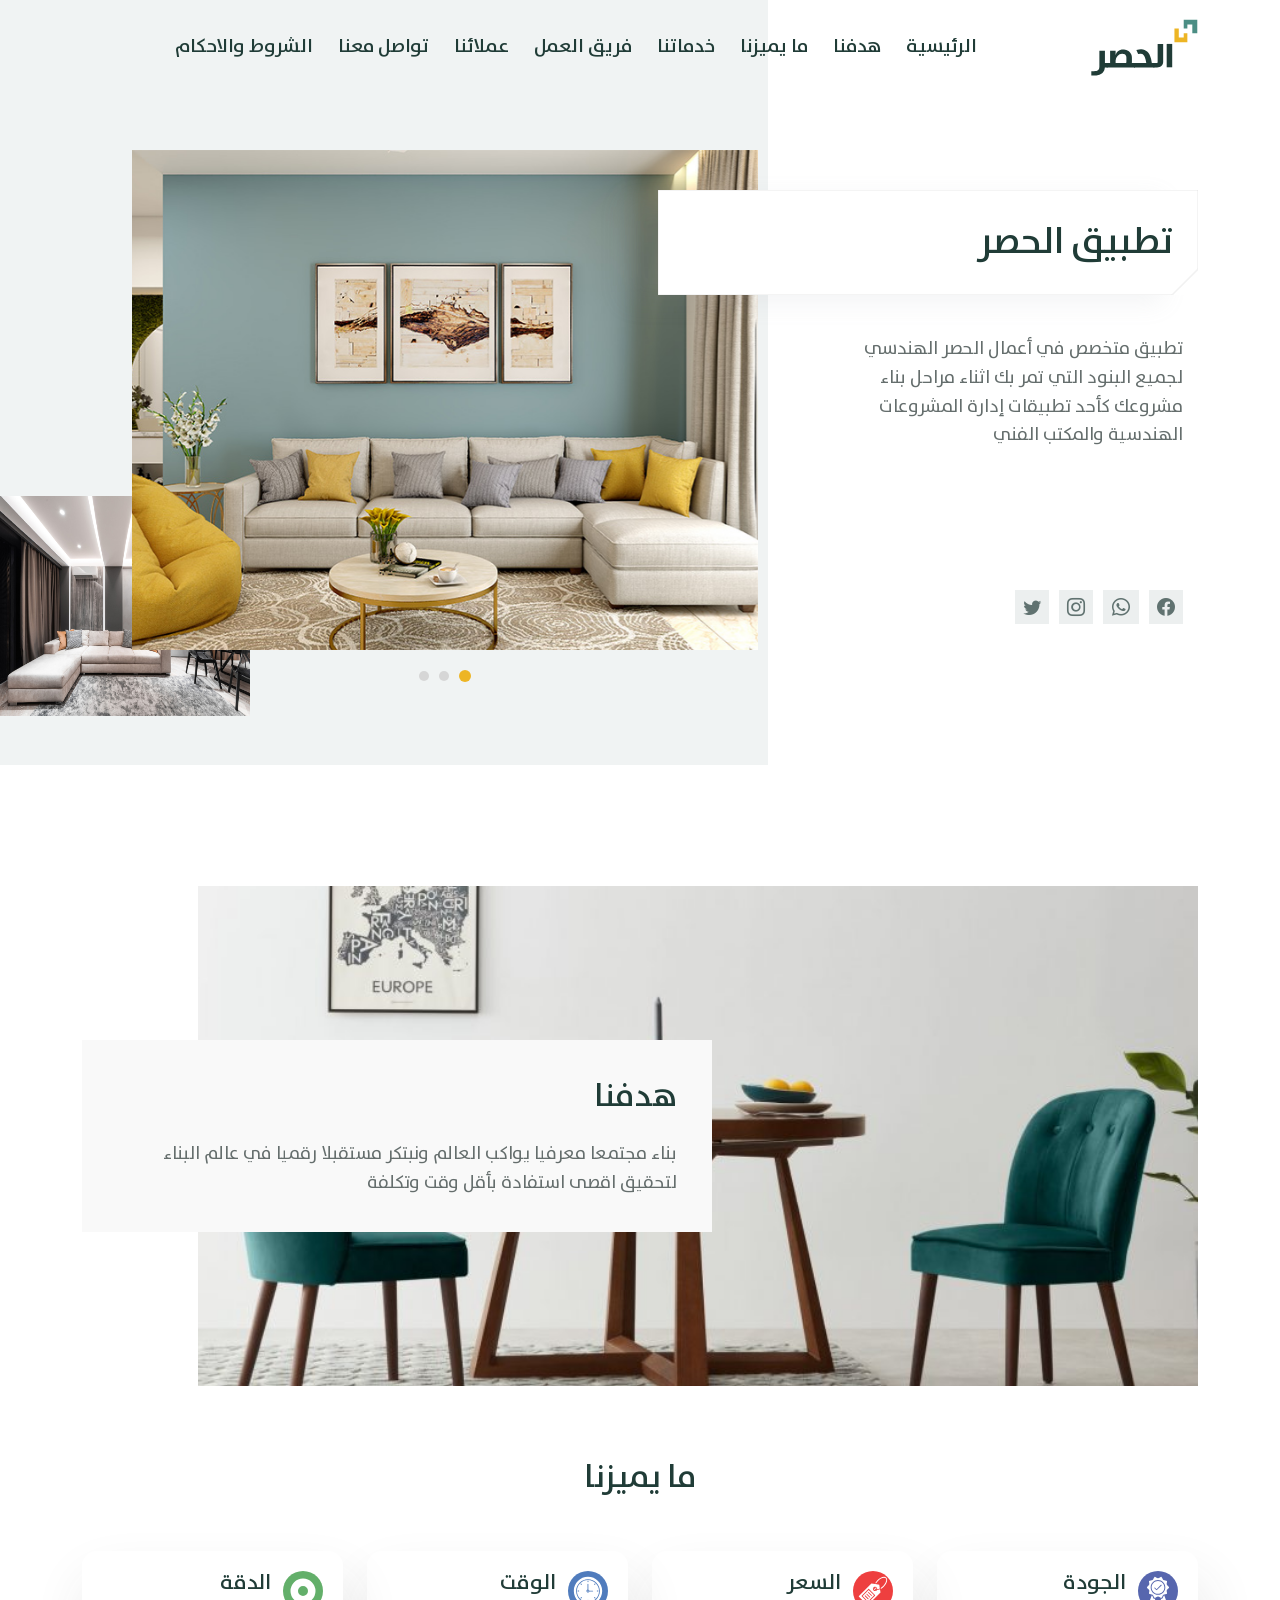
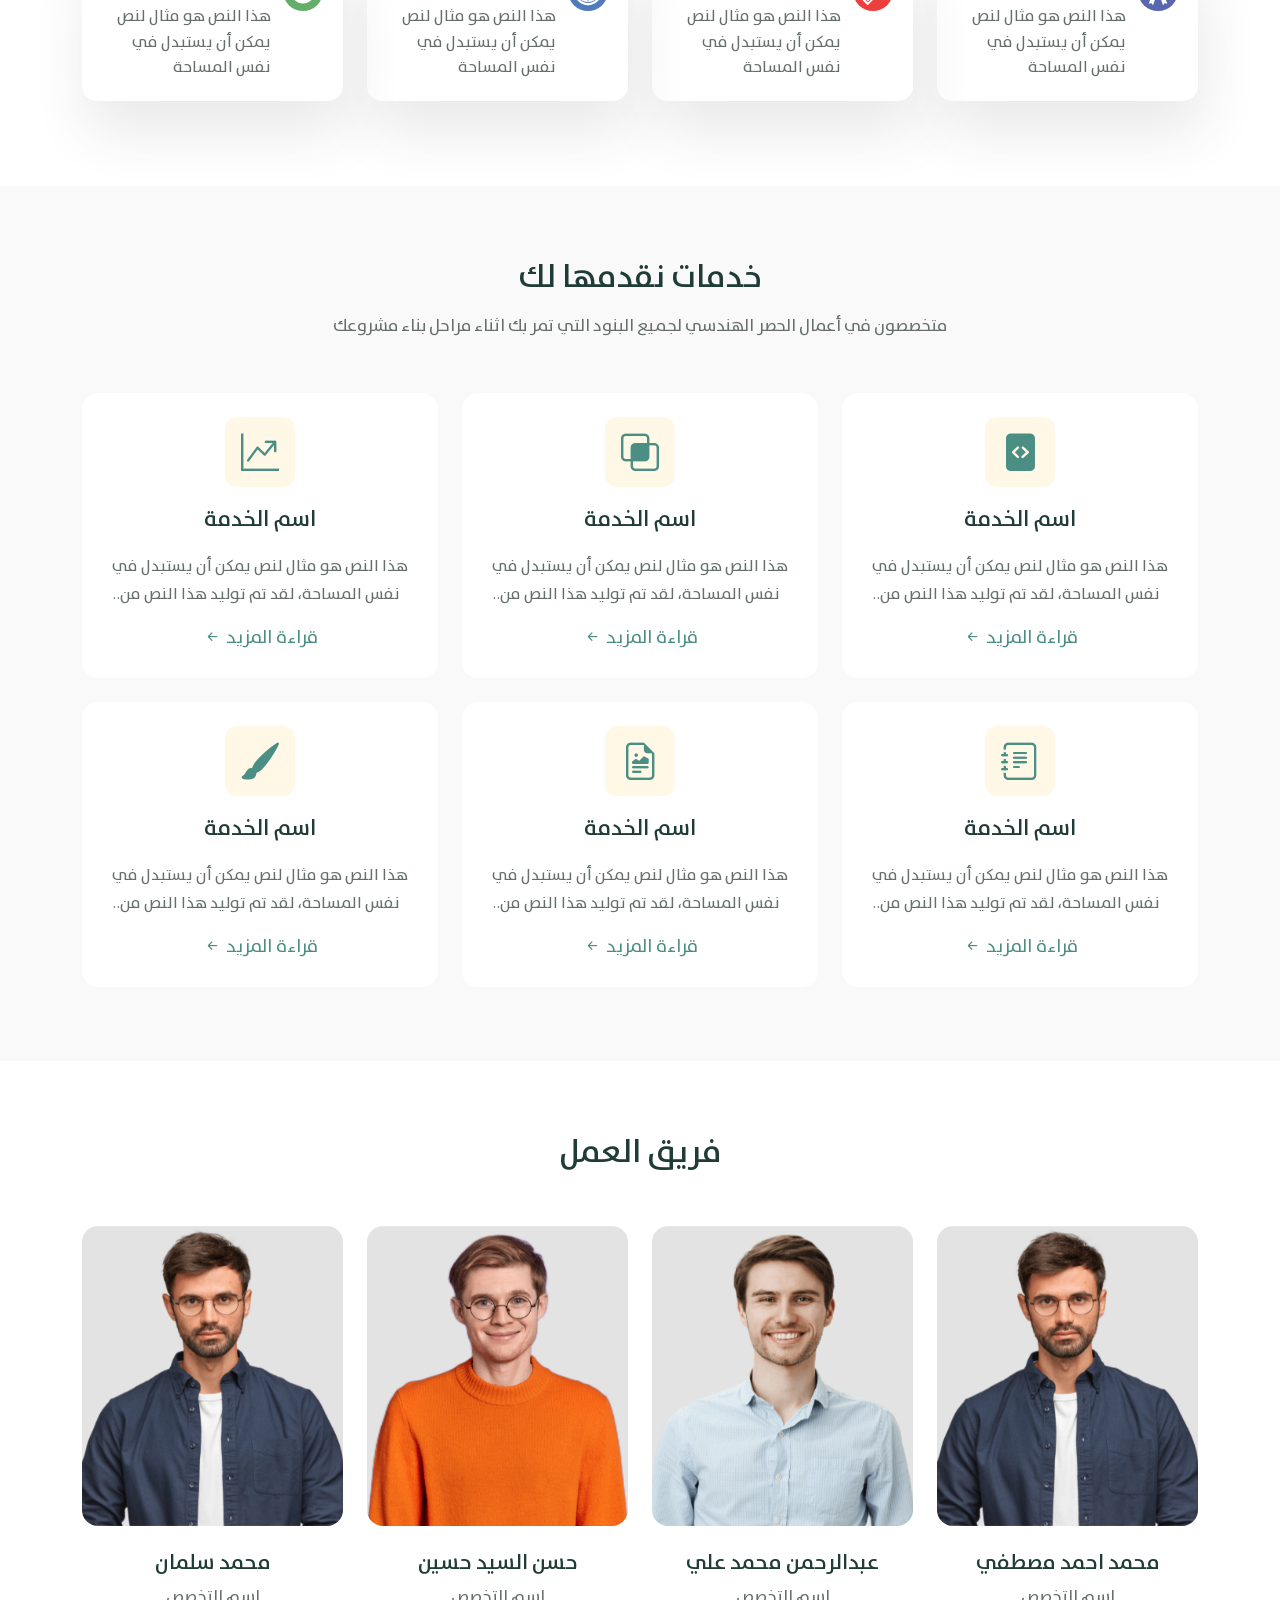
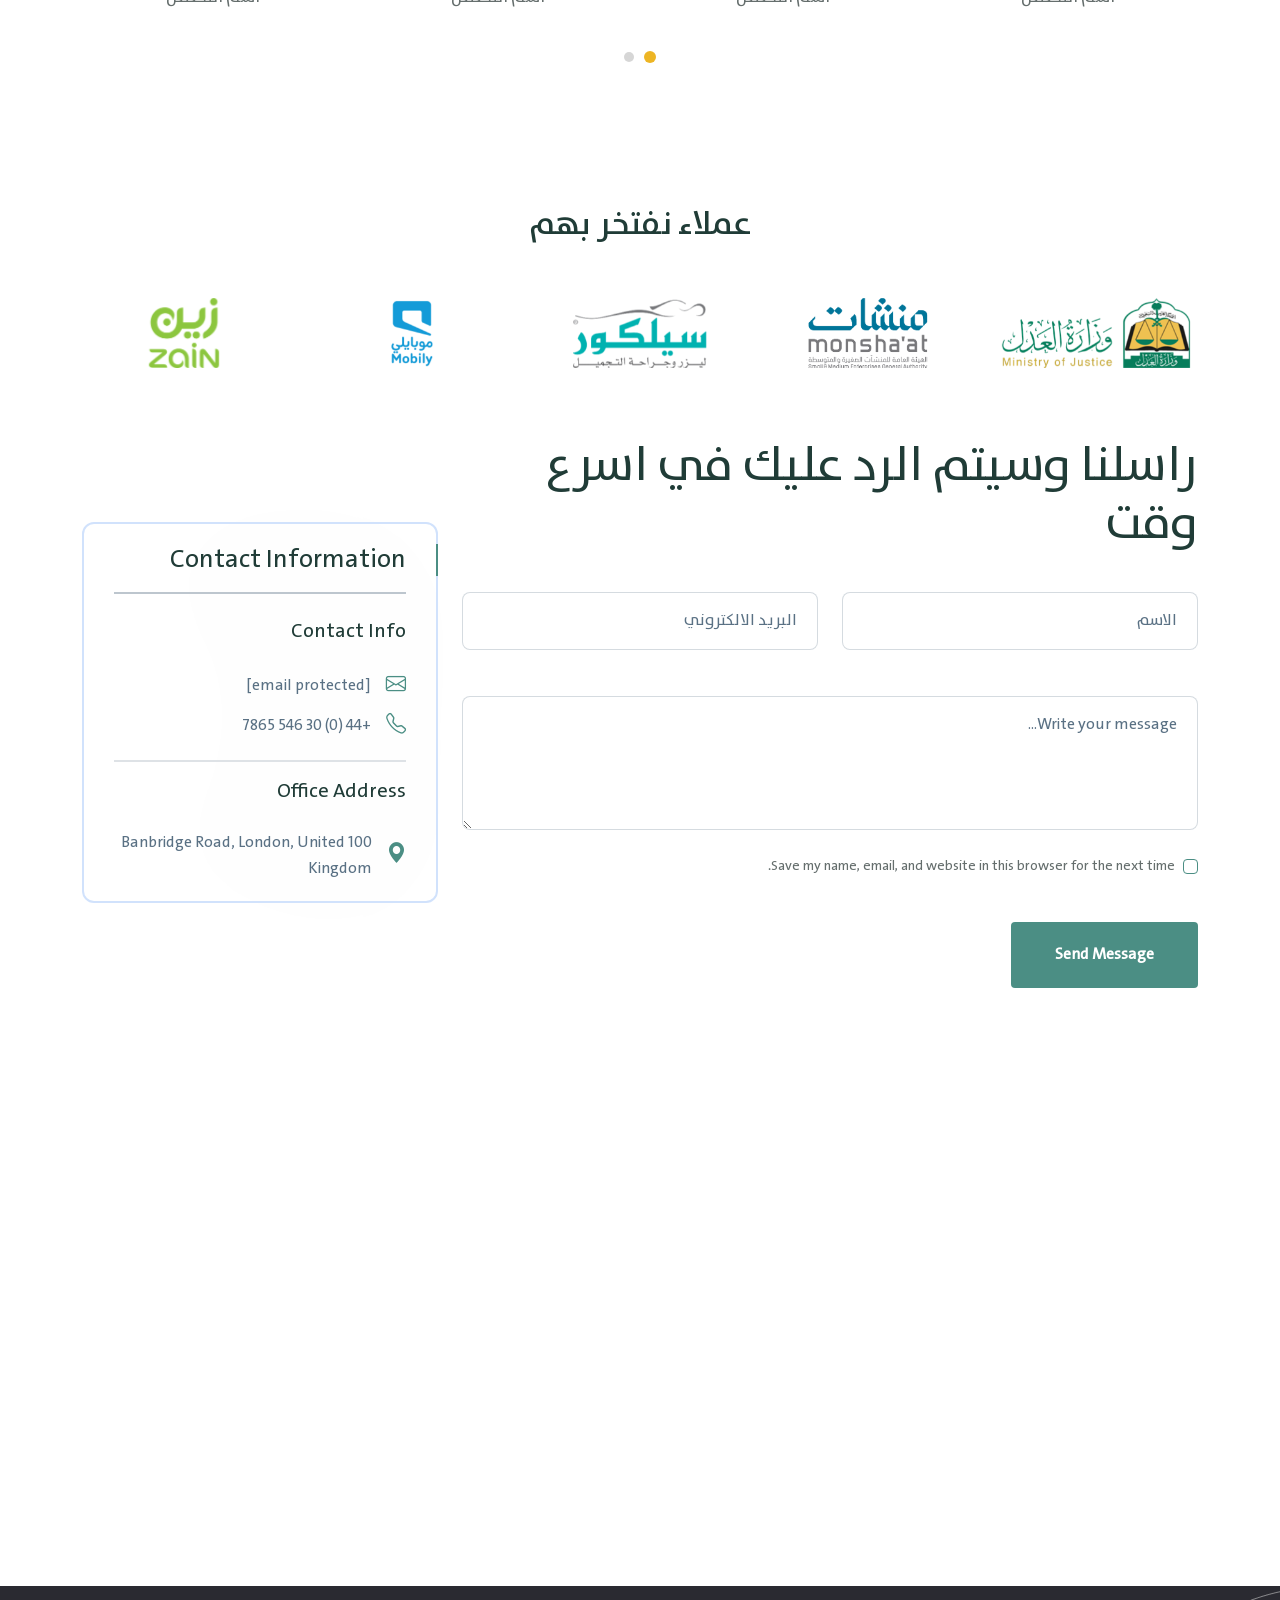
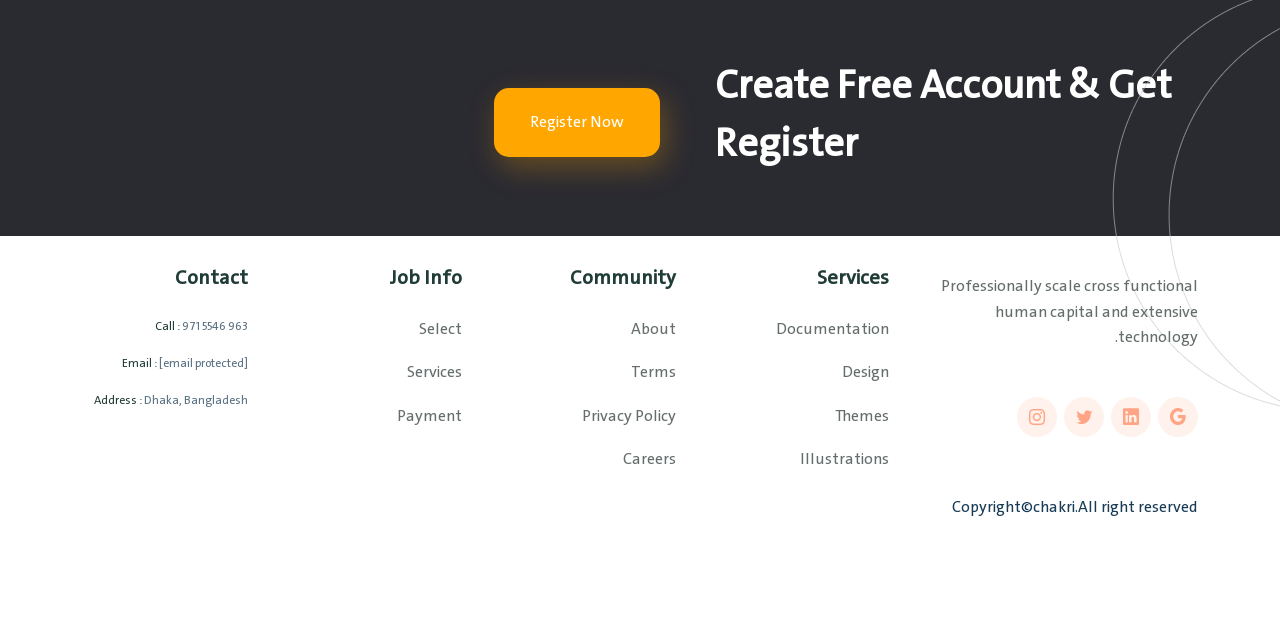
==== commit 474aabe0: "first commit" ====
--- a/index.html
+++ b/index.html
@@ -64,8 +64,16 @@
       <div class="container">
         <div class="flex-hero">
             <div class="hrrd-hero-content">
-              <h1>هذا النص هو مثال لنص يمكن أن يستبدل في نفس المساحة</h1>
-              <p>هذا النص هو مثال لنص يمكن أن يستبدل في نفس المساحة، لقد تم توليد هذا النص من مولد النص العربى، حيث يمكنك أن تولد مثل هذا النص أو العديد من النصوص الأخرى إضافة إلى زيادة عدد الحروف التى يولدها التطبيق.</p>
+              <h1>تطبيق الحصر
+                <svg>
+                  <line class="top" x1="26px" y1="0" x2="100%" y2="0"></line>
+                  <line class="right" x1="100%" y1="0" x2="100%" y2="100%"></line>
+                  <line class="bottom" x1="100%" y1="100%" x2="0" y2="100%"></line>
+                  <line class="angle" x1="26px" y1="0" x2="0" y2="26px"></line>
+                  <line class="left" x1="0" y1="26px" x2="0" y2="100%"></line>
+                </svg>
+              </h1>
+              <p>تطبيق متخصص في أعمال الحصر الهندسي لجميع البنود التي تمر بك اثناء مراحل بناء مشروعك كأحد تطبيقات إدارة المشروعات الهندسية والمكتب الفني</p>
             <ul class="social-media">
               <li>
                 <a href="#" target="_blank">
@@ -74,17 +82,17 @@
               </li>
               <li>
                 <a href="#" target="_blank">
-                  <i class="bi bi-facebook"></i>
+                  <i class="bi bi-whatsapp"></i>
                 </a>
               </li>
               <li>
                 <a href="#" target="_blank">
-                  <i class="bi bi-facebook"></i>
+                  <i class="bi bi-instagram"></i>
                 </a>
               </li>
               <li>
                 <a href="#" target="_blank">
-                  <i class="bi bi-facebook"></i>
+                  <i class="bi bi-twitter"></i>
                 </a>
               </li>
             </ul>
@@ -100,94 +108,100 @@
                 <img src="assets/images/slide3.jpg" alt="">
               </div>
           </div>
-        </div>
-      </div>
-      <img class="shape hrrd-hero-shape" src="assets/images/shape/hrrd-hero-shape.png" alt="">
-      <img class="shape hrrd-hero-shape-top" src="assets/images/shape/hrrd-hero-shape-top.png" alt="">
+          <img class="left-img" src="assets/images/slide3.jpg" alt="">
+        </div>
+      </div>
     </div>
   </header>
 
-  <div class="collaborate-area positioning pt-100 pb-100">
-    <div class="container">
-      <div class="row justify-content-between align-items-center">
-        <div class="col-xxl-7 col-xl-7 col-lg-12 col-md-12 col-sm-12 col-12 mobt-50">
+  <div class="target-sec positioning">
+    <div class="container">
+      <div class="flex-content">
           <div class="collaborate-img-wrap">
             <img src="assets/images/slide2.jpg" alt="">
           </div>
-        </div>
-        <div class="col-xxl-4 col-xl-5 col-lg-12 col-md-12 col-sm-12 col-12">
+        <div class="content-target">
           <div class="hrdd-section-title wow animate fadeInDown" data-wow-delay="100ms" data-wow-duration="1500ms">
-            <h1>with your team anytime, anywhere.</h1>
+            <h1>هدفنا</h1>
           </div>
           <div class="collaborate-info">
-            <p>Continually administrate process-centric human capital rather than bleeding-edge methodologies.
-              Distinctively supply accurate methods of empowerment before.</p>
-          </div>
-        </div>
-      </div>
-    </div>
-    <img class="shape collaborate-right" src="assets/images/shape/collaborate-hrrd-right.png" alt="">
-  </div>
-
-  <div class="featured-area positioning  pb-76">
+            <p>بناء مجتمعا معرفيا يواكب العالم ونبتكر مستقبلا رقميا في عالم البناء لتحقيق اقصى استفادة بأقل وقت وتكلفة</p>
+          </div>
+        </div>
+      </div>
+    </div>
+  </div>
+
+  <div class="featured-area positioning">
     <div class="container">
       <div class="row">
-        <div class="col-xxl-12 col-xl-12 col-lg-12 col-md-12 col-sm-12 col-12">
+        <div class="col-12">
           <div class="hrdd-section-title text-center wow animate fadeInDown" data-wow-delay="100ms"
             data-wow-duration="1500ms">
-            <h1>Provide for You</h1>
+            <h1>ما يميزنا</h1>
           </div>
         </div>
       </div>
       <div class="row justify-content-center mt-50">
-        <div class="col-xxl-4 col-xl-4 col-lg-4 col-md-6 col-sm-12 col-12 wow animated zoomIn" data-wow-delay="200ms"
+        <div class="col-xl-3 col-lg-4 col-md-6 col-12 wow animated zoomIn" data-wow-delay="200ms"
           data-wow-duration="1500ms">
           <div class="featured-box">
             <div class="featured-icon">
-              <img src="assets/images/icon/featured-icon-1.png" alt="">
+              <img src="assets/images/icons/quality.svg" alt="">
             </div>
             <div class="featured-content">
-              <h2>Dashboard</h2>
-              <p>Assertively parallel task synergistic deliverables after high-quality.</p>
-            </div>
-          </div>
-        </div>
-        <div class="col-xxl-4 col-xl-4 col-lg-4 col-md-6 col-sm-12 col-12 wow animate zoomIn" data-wow-delay="400ms"
-          data-wow-duration="1500ms">
-          <div class="featured-box">
-            <div class="featured-icon">
-              <img src="assets/images/icon/featured-icon-2.png" alt="">
-            </div>
-            <div class="featured-content">
-              <h2>Statistics</h2>
-              <p>Assertively parallel task synergistic deliverables after high-quality.</p>
-            </div>
-          </div>
-        </div>
-        <div class="col-xxl-4 col-xl-4 col-lg-4 col-md-6 col-sm-12 col-12 wow animate zoomIn" data-wow-delay="600ms"
-          data-wow-duration="1500ms">
-          <div class="featured-box">
-            <div class="featured-icon">
-              <img src="assets/images/icon/featured-icon-3.png" alt="">
-            </div>
-            <div class="featured-content">
-              <h2>Easy Access</h2>
-              <p>Assertively parallel task synergistic deliverables after high-quality.</p>
-            </div>
-          </div>
-        </div>
-      </div>
-    </div>
-    <img class="shape featured-shape" src="assets/images/shape/feasured-hrrd.png" alt="">
-  </div>
-
-  <div class="all-services-area pt-100 pb-76">
+              <h2>الجودة</h2>
+              <p>هذا النص هو مثال لنص يمكن أن يستبدل في نفس المساحة</p>
+            </div>
+          </div>
+        </div>
+        <div class="col-xl-3 col-lg-4 col-md-6 col-12 wow animated zoomIn" data-wow-delay="400ms"
+        data-wow-duration="1500ms">
+        <div class="featured-box">
+          <div class="featured-icon">
+            <img src="assets/images/icons/price.svg" alt="">
+          </div>
+          <div class="featured-content">
+            <h2>السعر</h2>
+            <p>هذا النص هو مثال لنص يمكن أن يستبدل في نفس المساحة</p>
+          </div>
+        </div>
+      </div>
+      <div class="col-xl-3 col-lg-4 col-md-6 col-12 wow animated zoomIn" data-wow-delay="600ms"
+      data-wow-duration="1500ms">
+      <div class="featured-box">
+        <div class="featured-icon">
+          <img src="assets/images/icons/clock.svg" alt="">
+        </div>
+        <div class="featured-content">
+          <h2>الوقت</h2>
+          <p>هذا النص هو مثال لنص يمكن أن يستبدل في نفس المساحة</p>
+        </div>
+      </div>
+    </div>
+    <div class="col-xl-3 col-lg-4 col-md-6 col-12 wow animated zoomIn" data-wow-delay="800ms"
+    data-wow-duration="1500ms">
+    <div class="featured-box">
+      <div class="featured-icon">
+        <img src="assets/images/icons/dots.svg" alt="">
+      </div>
+      <div class="featured-content">
+        <h2>الدقة</h2>
+        <p>هذا النص هو مثال لنص يمكن أن يستبدل في نفس المساحة</p>
+      </div>
+    </div>
+  </div>
+      </div>
+    </div>
+  </div>
+
+  <div class="all-services-area">
     <div class="container">
       <div class="row">
-        <div class="col-xxl-12 col-xl-12 col-lg-12 col-md-12 col-sm-12 col-12">
+        <div class="ol-12">
           <div class="hrdd-section-title text-capitalize text-center wow animate fadeInDown" data-wow-delay="100ms" data-wow-duration="1500ms">
-            <h1>See our all <span>service</span></h1>
-            <p class="latest-text">We are self-service data analytics software that lets you create visually appearing data visualizations and insightful dashboards in minutes.</p>
+            <h1>خدمات نقدمها لك</h1>
+            <p class="latest-text">متخصصون في أعمال الحصر الهندسي لجميع البنود التي تمر بك اثناء مراحل بناء مشروعك</p>
           </div>
         </div>
       </div>
@@ -198,9 +212,9 @@
               <i class="bi bi-file-code-fill"></i>
              </div>
              <div class="all-services-content">
-               <h3>Web Development</h3>
-               <p>Web development refers to the building, creating, and maintaining of websites. It includes aspects.</p>
-               <a href="#">Learn More <i class="bi bi-arrow-right-short"></i></a>
+               <h3>اسم الخدمة</h3>
+               <p>هذا النص هو مثال لنص يمكن أن يستبدل في نفس المساحة، لقد تم توليد هذا النص من مولد النص العربى، حيث يمكنك أن تولد مثل هذا النص أو العديد من النصوص الأخرى إضافة إلى زيادة عدد الحروف التى يولدها التطبيق</p>
+               <a href="#">قراءة المزيد <i class="bi bi-arrow-left-short"></i></a>
              </div>
            </div>
         </div>
@@ -210,9 +224,9 @@
               <i class="bi bi-intersect"></i>
              </div>
              <div class="all-services-content">
-               <h3>Collaborate Securely</h3>
-               <p>Share/publish your reports with your colleagues and collaborate securely with more than 25 users.</p>
-               <a href="#">Learn More <i class="bi bi-arrow-right-short"></i></a>
+              <h3>اسم الخدمة</h3>
+               <p>هذا النص هو مثال لنص يمكن أن يستبدل في نفس المساحة، لقد تم توليد هذا النص من مولد النص العربى، حيث يمكنك أن تولد مثل هذا النص أو العديد من النصوص الأخرى إضافة إلى زيادة عدد الحروف التى يولدها التطبيق</p>
+               <a href="#">قراءة المزيد <i class="bi bi-arrow-left-short"></i></a>
              </div>
            </div>
         </div>
@@ -222,9 +236,9 @@
               <i class="bi bi-graph-up"></i>
              </div>
              <div class="all-services-content">
-               <h3>Embedded Analytics</h3>
-               <p>Get a powerful analytics tool in your own brand name and enhance the predictive behaviors.</p>
-               <a href="#">Learn More <i class="bi bi-arrow-right-short"></i></a>
+              <h3>اسم الخدمة</h3>
+               <p>هذا النص هو مثال لنص يمكن أن يستبدل في نفس المساحة، لقد تم توليد هذا النص من مولد النص العربى، حيث يمكنك أن تولد مثل هذا النص أو العديد من النصوص الأخرى إضافة إلى زيادة عدد الحروف التى يولدها التطبيق</p>
+               <a href="#">قراءة المزيد <i class="bi bi-arrow-left-short"></i></a>
              </div>
            </div>
         </div>
@@ -234,9 +248,9 @@
               <i class="bi bi-journal-text"></i>
              </div>
              <div class="all-services-content">
-               <h3>File Management</h3>
-               <p>A file management software is an application that enables users to create, store, and access files.</p>
-               <a href="#">Learn More <i class="bi bi-arrow-right-short"></i></a>
+              <h3>اسم الخدمة</h3>
+               <p>هذا النص هو مثال لنص يمكن أن يستبدل في نفس المساحة، لقد تم توليد هذا النص من مولد النص العربى، حيث يمكنك أن تولد مثل هذا النص أو العديد من النصوص الأخرى إضافة إلى زيادة عدد الحروف التى يولدها التطبيق</p>
+               <a href="#">قراءة المزيد <i class="bi bi-arrow-left-short"></i></a>
              </div>
            </div>
         </div>
@@ -246,9 +260,9 @@
               <i class="bi bi-file-earmark-richtext"></i>
              </div>
              <div class="all-services-content">
-               <h3>UX Research</h3>
-               <p>UX research is an important part of your project design because it protects you from designing.</p>
-               <a href="#">Learn More <i class="bi bi-arrow-right-short"></i></a>
+              <h3>اسم الخدمة</h3>
+               <p>هذا النص هو مثال لنص يمكن أن يستبدل في نفس المساحة، لقد تم توليد هذا النص من مولد النص العربى، حيث يمكنك أن تولد مثل هذا النص أو العديد من النصوص الأخرى إضافة إلى زيادة عدد الحروف التى يولدها التطبيق</p>
+               <a href="#">قراءة المزيد <i class="bi bi-arrow-left-short"></i></a>
              </div>
            </div>
         </div>
@@ -258,118 +272,110 @@
               <i class="bi bi-brush-fill"></i>
              </div>
              <div class="all-services-content">
-               <h3>UI Design</h3>
-               <p>UI design is the process designers use to build interface in software, computerized devices.</p>
-               <a href="#">Learn More <i class="bi bi-arrow-right-short"></i></a>
-             </div>
-           </div>
-        </div>
-      </div>
-    </div>
-  </div>
-
-  <div class="about-team-area pb-100 pt-100">
-    <div class="container">
-      <div class="row align-items-center">
-        <div class="col-xxl-5 col-xl-5 col-lg-6 col-md-12 col-sm-12 col-12">
-          <div class="hrdd-section-title text-capitalize">
-            <h1>Best dedicated <span>team</span></h1>
-          </div>
-        </div>
-        <div class="col-xxl-5 col-xl-5 col-lg-6 col-md-12 col-sm-12 col-12 mobt-24">
-          <div class="section-text wow animate flipInX" data-wow-delay="300ms" data-wow-duration="1500ms">
-            <p>We have 700 plus official workers and thousands of remote workers. They do work them dedicated and they are expert in the particular topic.</p>
-          </div>
-        </div>
-      </div>
-      <div class="row pt-50">
-        <div class="col-xxl-12 col-xl-12 col-lg-12 col-md-12 col-sm-12 col-12">
-          <div class="inner-slide-wrap owl-carousel">
+               <h3>اسم الخدمة</h3>
+               <p>هذا النص هو مثال لنص يمكن أن يستبدل في نفس المساحة، لقد تم توليد هذا النص من مولد النص العربى، حيث يمكنك أن تولد مثل هذا النص أو العديد من النصوص الأخرى إضافة إلى زيادة عدد الحروف التى يولدها التطبيق</p>
+               <a href="#">قراءة المزيد <i class="bi bi-arrow-left-short"></i></a>
+             </div>
+           </div>
+        </div>
+      </div>
+    </div>
+  </div>
+
+  <div class="about-team-area">
+    <div class="container">
+      <div class="row">
+        <div class="col-12">
+          <div class="hrdd-section-title text-center">
+            <h1>فريق العمل</h1>
+          </div>
+        </div>
+      </div>
+          <div class="inner-slide-wrap owl-carousel owl-theme mt-50">
             <div class="single-about-team">
               <div class="single-about-team-img">
-                <img class="w-100" src="assets/images/about/team-1.png" alt="">
+                <img class="w-100" src="assets/images/team/team-1.png" alt="">
               </div>
               <div class="single-about-team-content text-center">
-                <h3>Daniyel Vettori</h3>
-                <p>Web Developer</p>
+                <h3>محمد احمد مصطفي</h3>
+                <p>اسم التخصص</p>
               </div>
             </div>
             <div class="single-about-team">
               <div class="single-about-team-img">
-                <img class="w-100" src="assets/images/about/team-2.png" alt="">
+                <img class="w-100" src="assets/images/team/team-2.png" alt="">
               </div>
               <div class="single-about-team-content text-center">
-                <h3>Maxwell Donald</h3>
-                <p>Project Manager</p>
+                <h3>عبدالرحمن محمد علي</h3>
+                <p>اسم التخصص</p>
               </div>
             </div>
             <div class="single-about-team">
               <div class="single-about-team-img">
-                <img class="w-100" src="assets/images/about/team-3.png" alt="">
+                <img class="w-100" src="assets/images/team/team-3.png" alt="">
               </div>
               <div class="single-about-team-content text-center">
-                <h3>Adam Zampa</h3>
-                <p>UI/UX Designer</p>
+                <h3>حسن السيد حسين</h3>
+                <p>اسم التخصص</p>
               </div>
             </div>
             <div class="single-about-team">
               <div class="single-about-team-img">
-                <img class="w-100" src="assets/images/about/team-4.png" alt="">
+                <img class="w-100" src="assets/images/team/team-1.png" alt="">
               </div>
               <div class="single-about-team-content text-center">
-                <h3>Jennifer Luise</h3>
-                <p>Web Developer</p>
+                <h3>محمد سلمان</h3>
+                <p>اسم التخصص</p>
               </div>
             </div>
             <div class="single-about-team">
               <div class="single-about-team-img">
-                <img class="w-100" src="assets/images/about/team-1.png" alt="">
+                <img class="w-100" src="assets/images/team/team-2.png" alt="">
               </div>
               <div class="single-about-team-content text-center">
-                <h3>Daniyel Vettori</h3>
-                <p>Web Developer</p>
-              </div>
-            </div>
-          </div>
-        </div>
-      </div>
-    </div>
-  </div>
-
-  <div class="apps-area positioning pb-76  pt-100">
+                <h3>محمود نادر</h3>
+                <p>اسم التخصص</p>
+              </div>
+            </div>
+          </div>
+    </div>
+  </div>
+
+  <div class="clients-sec positioning">
     <div class="container">
       <div class="row">
         <div class="col-lg-12">
           <div class="hrdd-section-title text-center wow animate fadeInDown" data-wow-delay="100ms"
             data-wow-duration="1500ms">
-            <h1>Your Apps</h1>
-          </div>
-        </div>
-      </div>
-      <div class="row row-cols-1 row-cols-xl-5 row-cols-lg-5 row-cols-md-2  row-cols-sm-2 mt-50">
-        <div class="col wow animate fadeInUp" data-wow-delay="50ms" data-wow-duration="1500ms">
-          <div class="apps-box">
-            <img src="assets/images/client-logo/app-1.png" alt="">
-          </div>
-        </div>
-        <div class="col wow animate fadeInUp" data-wow-delay="100ms" data-wow-duration="1500ms">
-          <div class="apps-box">
-            <img src="assets/images/client-logo/app-2.png" alt="">
-          </div>
-        </div>
-        <div class="col wow animate fadeInUp" data-wow-delay="150ms" data-wow-duration="1500ms">
-          <div class="apps-box">
-            <img src="assets/images/client-logo/app-3.png" alt="">
-          </div>
-        </div>
-        <div class="col wow animate fadeInUp" data-wow-delay="200ms" data-wow-duration="1500ms">
-          <div class="apps-box">
-            <img src="assets/images/client-logo/app-1.png" alt="">
-          </div>
-        </div>
-      </div>
-    </div>
-    <img class="shape hrrd-app-shape" src="assets/images/shape/hrrd-app.png" alt="">
+            <h1>عملاء نفتخر بهم</h1>
+          </div>
+        </div>
+      </div>
+
+      <div class="clients-slide owl-carousel owl-theme mt-50">
+          <div class="apps-box">
+            <img src="assets/images/clients/client-1.png" alt="">
+          </div>
+          <div class="apps-box">
+            <img src="assets/images/clients/client-2.png" alt="">
+          </div>
+          <div class="apps-box">
+            <img src="assets/images/clients/client-3.png" alt="">
+          </div>
+          <div class="apps-box">
+            <img src="assets/images/clients/client-4.png" alt="">
+          </div>
+          <div class="apps-box">
+            <img src="assets/images/clients/client-5.png" alt="">
+          </div>
+          <div class="apps-box">
+            <img src="assets/images/clients/client-6.png" alt="">
+          </div>
+          <div class="apps-box">
+            <img src="assets/images/clients/client-7.png" alt="">
+          </div>
+      </div>
+    </div>
   </div>
 
   <div class="contact-area">
@@ -378,14 +384,14 @@
         <div class="col-xxl-8 col-xl-8 col-lg-8 col-md-12 col-sm-12 col-12">
               <form id="contact-form" action="mail.php" method="POST" class="contact-input">
                  <div class="contact-title">
-                    <h1>Send Us A Message</h1>
+                    <h1>راسلنا وسيتم الرد عليك في اسرع وقت</h1>
                  </div>
                  <div class="row">
                     <div class="col-xl-6 col-lg-6 col-sm-12 col-12">
-                       <input type="text" name="name" placeholder="Enter your name">
+                       <input type="text" name="name" placeholder="الاسم">
                     </div>
                     <div class="col-xl-6 col-lg-6 col-sm-12 col-12">
-                       <input type="email" name="email" placeholder="Enter your email address">
+                       <input type="email" name="email" placeholder="البريد الالكتروني">
                     </div>
                     <div class="col-xl-12 col-lg-12 col-sm-12 col-12">
                        <textarea name="message" id="message" cols="30" rows="4" placeholder="Write your message..."></textarea>
--- a/assets/css/style.css
+++ b/assets/css/style.css
@@ -36,15 +36,15 @@
 h5,
 h6 {
   margin-bottom: 0;
-
   color: #183B56;
+  font-weight: normal;
 }
 
 html,
 body {
   font-weight: 400;
   line-height: 1.6;
-  color: #5A7184;
+  color: #656e6d;
   font-family: 'Bahij_Plain';
   font-size: 16px;
   direction: rtl;
@@ -272,12 +272,11 @@
 }
 
 .hrdd-section-title h1 {
-
   font-style: normal;
-  font-size: 48px;
-  line-height: 58px;
+  font-size: 32px;
+  line-height: 45px;
   color: #203c37;
-  display: inline-block;
+  font-family: 'Bahij_SemiBold';
 }
 
 .hrdd-section-title h1 span {
@@ -794,12 +793,12 @@
 .sticky {
   position: fixed;
   top: 0;
-  background: #F8F9FA;
+  background: #ffffff;
   z-index: 99;
   -webkit-animation: 500ms ease-in-out 0s normal none 1 running fadeInDown;
   animation: 500ms ease-in-out 0s normal none 1 running fadeInDown;
   -webkit-box-shadow: 0 2px 28px 0 rgba(0, 0, 0, 0.01);
-  box-shadow: 0 2px 28px 0 rgba(0, 0, 0, 0.01);
+  box-shadow: 0 2px 28px 0 rgb(0 0 0 / 8%);
   padding: 5px 0;
 }
 
@@ -1559,12 +1558,12 @@
 }
 
 .hrrd-menu .main-nav>ul {
-  
-display: flex;
-  
-align-items: center;
-  
-gap: 25px;
+
+  display: flex;
+
+  align-items: center;
+
+  gap: 25px;
 }
 
 .hrrd-menu .main-nav>ul>li:hover>a {
@@ -1596,13 +1595,6 @@
 /*================================================
 13. Hrrd Hero area CSS
 =================================================*/
-.hrrd-hero-content h1 {
-
-font-size: 50px;
-
-color: #203c37;
-}
-
 .hrrd-hero-content .hrrd-hero-client-logo ul {
   display: -webkit-box;
   display: -ms-flexbox;
@@ -1755,9 +1747,7 @@
 }
 
 .hrrd-hero {
-  background: -webkit-gradient(linear, left top, left bottom, from(#ECEFEF), to(#FFFFFF));
-  background: linear-gradient(180deg, #ECEFEF 0%, #FFFFFF 100%);
-  padding: 220px 0 134px;
+  padding: 150px 0 134px;
 }
 
 .hrrd-hero-shape {
@@ -1780,11 +1770,12 @@
   background: #FFFFFF;
   -webkit-box-shadow: 5px 30px 56.1276px rgba(55, 55, 55, 0.1098);
   box-shadow: 5px 30px 56.1276px rgba(55, 55, 55, 0.1098);
-  border-radius: 20px;
-  padding: 40px 30px;
-  margin-bottom: 24px;
+  border-radius: 15px;
+  padding: 20px;
+  margin-bottom: 15px;
   -webkit-transition: all .4s ease-in-out;
   transition: all .4s ease-in-out;
+  gap: 12px;
 }
 
 .featured-box:hover {
@@ -1792,23 +1783,30 @@
   transform: translateY(-4px);
 }
 
+.featured-box .featured-icon img {
+
+  width: 40px;
+
+  min-width: 40px;
+}
+
 .featured-box:hover .featured-content h2 {
   color: #1a1a1a;
 }
 
-.featured-box .featured-content {
-  padding-right: 23px;
-}
-
 .featured-box .featured-content h2 {
-
   font-style: normal;
-  font-weight: bold;
-  font-size: 24px;
+  font-weight: normal;
+  font-family: 'Bahij_SemiBold';
+  font-size: 21px;
   color: #203c37;
-  margin-bottom: 13px;
+  margin-bottom: 8px;
   -webkit-transition: color .25s ease-in-out;
   transition: color .25s ease-in-out;
+}
+
+.featured-area {
+  padding-bottom: 70px;
 }
 
 .featured-area .featured-shape {
@@ -2192,8 +2190,8 @@
 }
 
 .collaborate-info>p {
-  margin-top: 27px;
-  margin-bottom: 28px;
+  margin-top: 20px;
+  font-size: 18px;
 }
 
 .collaborate-info .collaborate-info-list {
@@ -2362,42 +2360,11 @@
   }
 }
 
-.apps-box {
-  background: #FFFFFF;
-  -webkit-box-shadow: 5px 30px 56.1276px rgba(55, 55, 55, 0.1098);
-  box-shadow: 5px 30px 56.1276px rgba(55, 55, 55, 0.1098);
-  border-radius: 20px;
-  min-height: 120px;
-  display: -webkit-box;
-  display: -ms-flexbox;
-  display: flex;
-  -webkit-box-align: center;
-  -ms-flex-align: center;
-  align-items: center;
-  -webkit-box-pack: center;
-  -ms-flex-pack: center;
-  justify-content: center;
-  -webkit-transition: all 1s ease 0s;
-  transition: all 1s ease 0s;
-  margin-bottom: 24px;
-}
-
-.apps-box:hover {
-  background: #4b8e84;
-  -webkit-box-shadow: 10px 20px 50px rgba(81, 75, 75, 0.2);
-  box-shadow: 10px 20px 50px rgba(81, 75, 75, 0.2);
-  -webkit-transform: translateY(-3px);
-  transform: translateY(-3px);
-}
-
-.apps-box:hover img {
-  -webkit-filter: brightness(50%) hue-rotate(45deg);
-  filter: brightness(50%) hue-rotate(45deg);
-}
-
 .apps-box img {
-  -webkit-transition: all 1s ease 0s;
-  transition: all 1s ease 0s;
+  height: 70px;
+  object-fit: contain;
+  width: auto !important;
+  margin: 0 auto;
 }
 
 /*================================================
@@ -5283,6 +5250,7 @@
 .latest-text {
   margin: 25px 0 33px;
   line-height: 32px;
+  font-size: 17px;
 }
 
 .latest-work-img-wrap {
@@ -5377,16 +5345,23 @@
 
 .single-about-team .single-about-team-content h3 {
 
-  font-style: normal;
-  font-size: 22px;
-  color: #203c37;
-  margin: 36px 0 12px;
-  -webkit-transition: color .25s ease-in-out;
-  transition: color .25s ease-in-out;
+font-style: normal;
+
+font-family: 'Bahij_SemiBold';
+
+font-size: 21px;
+
+color: #203c37;
+
+margin: 25px 0 8px;
+
+-webkit-transition: color .25s ease-in-out;
+
+transition: color .25s ease-in-out;
 }
 
 .single-about-team .single-about-team-content p {
-  line-height: 1;
+  font-size: 17px;
 }
 
 .single-about-team .single-about-team-img {
@@ -5399,31 +5374,9 @@
   will-change: filter;
 }
 
-.inner-slide-wrap .owl-dots {
-  text-align: center;
-  margin-top: 46px;
-}
-
-.inner-slide-wrap .owl-dots button {
-  width: 16px;
-  height: 16px;
-  background: #EBE0E0;
-  border: none;
-  border-radius: 50%;
-  margin-left: 16px;
-}
-
-.inner-slide-wrap .owl-dots button.active {
-  background: #4b8e84;
-}
-
-.inner-slide-wrap .owl-dots button:last-child {
-  margin-left: 0;
-}
-
 .inner-slide-wrap .owl-item img {
-  display: unset;
-  width: unset;
+  height: 300px;
+  object-fit: cover;
 }
 
 .about-testimonial-area {
@@ -5504,10 +5457,11 @@
 
 .all-services-area {
   background: #F9F9F9;
+  padding: 70px 0 50px;
 }
 
 .all-services-area .latest-text {
-  margin: 25px 0 0px;
+  margin: 10px 0 0px;
 }
 
 .all-services-box {
@@ -5542,7 +5496,7 @@
 .all-services-box .all-services-icon i {
   width: 70px;
   height: 70px;
-  background: rgba(90, 113, 132, 0.1);
+  background: rgb(255 248 231);
   border-radius: 12px;
   display: -webkit-box;
   display: -ms-flexbox;
@@ -5553,29 +5507,30 @@
   -webkit-box-pack: center;
   -ms-flex-pack: center;
   justify-content: center;
-  color: #697F90;
+  color: #4b8e84;
   font-size: 38px;
   -webkit-transition: all 1s ease 0s;
   transition: all 1s ease 0s;
 }
 
 .all-services-box .all-services-content h3 {
-  margin: 26px 0 25px;
-
-  font-style: normal;
+  margin: 20px 0 20px;
   font-size: 22px;
   color: #203c37;
+  font-family: 'Bahij_SemiBold';
 }
 
 .all-services-box .all-services-content p {
-  color: #5A7184;
   margin-bottom: 14px;
-  line-height: 32px;
+  line-height: 28px;
+  display: -webkit-box;
+  -webkit-line-clamp: 2;
+  -webkit-box-orient: vertical;
+  overflow: hidden;
 }
 
 .all-services-box .all-services-content a {
   color: #4b8e84;
-  font-weight: 600;
   font-size: 18px;
 }
 
@@ -6443,7 +6398,7 @@
 .sk-cube-grid .sk-cube {
   width: 33%;
   height: 33%;
-  background-color: #FF8345;
+  background-color: #203c37;
   float: right;
   -webkit-animation: sk-cubeGridScaleDelay 1.3s infinite ease-in-out;
   animation: sk-cubeGridScaleDelay 1.3s infinite ease-in-out;
@@ -6570,6 +6525,169 @@
   height: 65px;
 }
 
+header::after {
+  content: '';
+  background: #f0f3f3;
+  position: absolute;
+  left: 0;
+  top: 0;
+  width: 60%;
+  height: 85vh;
+}
+
+.flex-hero {
+  display: flex;
+}
+
+.hrrd-hero-content {
+  width: 540px;
+  min-width: 540px;
+  position: absolute;
+  z-index: 2;
+  padding: 40px 0;
+}
+
+.hrrd-hero-content h1 {
+  font-size: 37px;
+  color: #203c37;
+  background: #fff;
+  padding: 25px;
+  line-height: 55px;
+  position: relative;
+  box-shadow: rgb(149 157 165 / 11%) -35px 8px 24px;
+  margin-bottom: 25px;
+  font-family: 'Bahij_SemiBold';
+}
+
+.hrrd-hero-content h1 svg {
+  display: block;
+  height: 100%;
+  left: 0;
+  position: absolute;
+  top: 0;
+  -webkit-transform: rotate(180deg);
+  transform: rotate(180deg);
+  width: 100%;
+  z-index: 0;
+}
+
+svg line {
+  stroke: #cccccc47;
+  stroke-width: 0.1rem;
+}
+
+.hrrd-hero-content p {
+  width: 400px;
+  font-size: 18px;
+  padding: 15px;
+}
+
+.social-media {
+  display: flex;
+  gap: 10px;
+  padding: 15px;
+  margin-top: 110px;
+}
+
+.social-media li a {
+  background: #ECEFEF;
+  padding: 8px;
+  display: flex;
+  align-items: center;
+  justify-content: center;
+  color: #607270;
+}
+
+.social-media li a i {
+  display: flex;
+  font-size: 18px;
+}
+
+.hero-silder {
+  width: calc(100% - 490px);
+  margin-right: auto;
+  margin-left: 50px;
+}
+
+.hero-silder .owl-item img {
+  height: 500px;
+  object-fit: cover;
+}
+
+.hero-silder.owl-carousel .owl-dots{
+  margin-top: 20px;
+}
+
+.owl-carousel .owl-dots {
+  display: flex;
+  gap: 10px;
+  align-items: center;
+  justify-content: center;
+  margin-top: 40px;
+}
+
+.owl-carousel .owl-dots .owl-dot {
+  border: 0;
+  margin: 0;
+  padding: 0;
+  background: unset;
+}
+
+.owl-carousel .owl-dots .owl-dot span {
+  width: 10px;
+  height: 10px;
+  margin: 0;
+}
+
+.owl-carousel .owl-dots .owl-dot.active span {
+  width: 12px;
+  height: 12px;
+}
+
+.flex-hero .left-img {
+  position: absolute;
+  left: 0;
+  width: 250px;
+  height: 220px;
+  bottom: 100px;
+}
+
+.target-sec {
+  padding: 70px 0;
+}
+
+.flex-content {
+  display: flex;
+  position: relative;
+}
+
+.flex-content .collaborate-img-wrap img {
+  width: 1000px;
+  height: 500px;
+  object-fit: cover;
+}
+
+.flex-content .content-target {
+  position: absolute;
+  background: #f9f9f9;
+  padding: 35px;
+  left: 0;
+  top: 0;
+  bottom: 0;
+  width: 630px;
+  margin: auto;
+  height: max-content;
+}
+
+.about-team-area,
+.clients-sec {
+  padding: 70px 0;
+}
+
+.contact-area {
+  
+}
+
 /* abdo responsive */
 
 @media only screen and (min-width: 1400px) and (max-width: 1570px) {
@@ -6612,9 +6730,6 @@
     justify-content: center;
   }
 
-  .hrrd-hero-content h1 {
-    font-size: 59px;
-  }
 
   .hrrd-hero-img-wrap .hrrd-hero-post {
     right: 0;
@@ -7336,6 +7451,7 @@
 }
 
 @media (min-width: 1400px) {
+
   .container,
   .container-lg,
   .container-md,
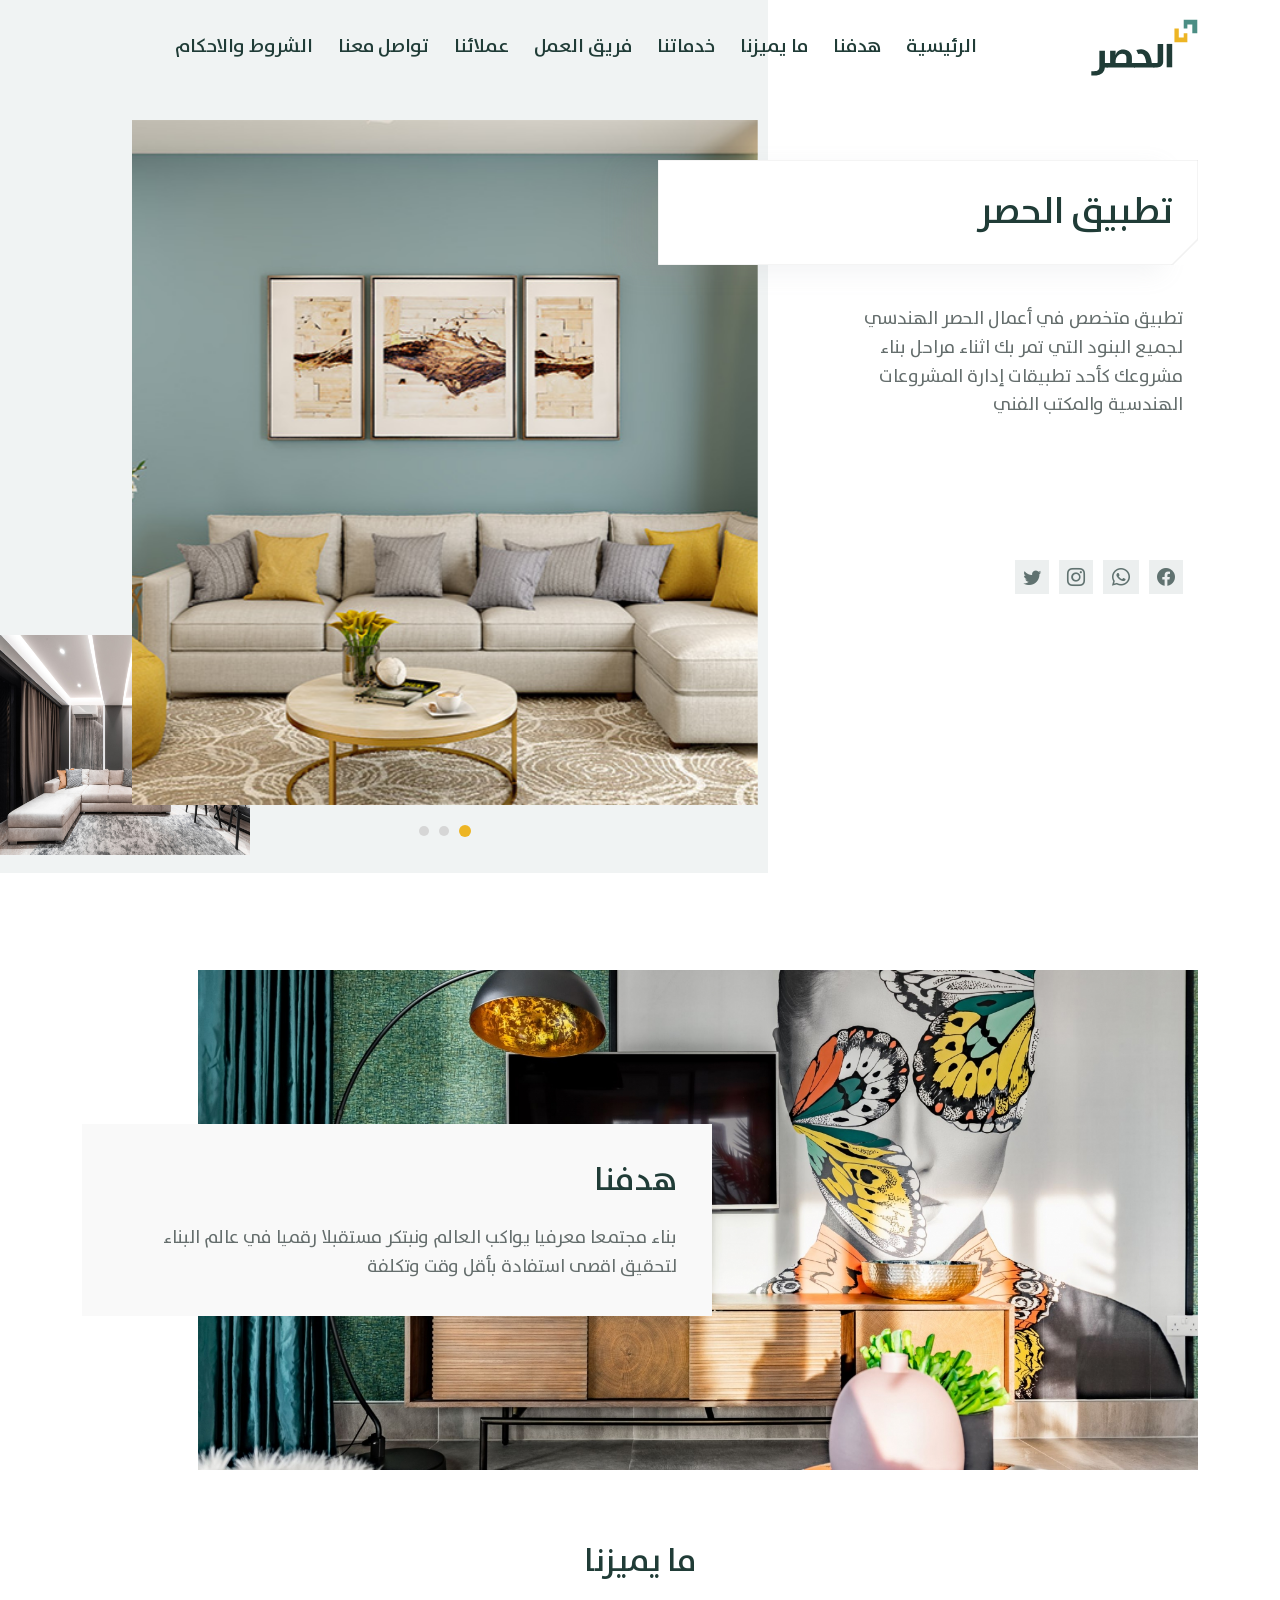
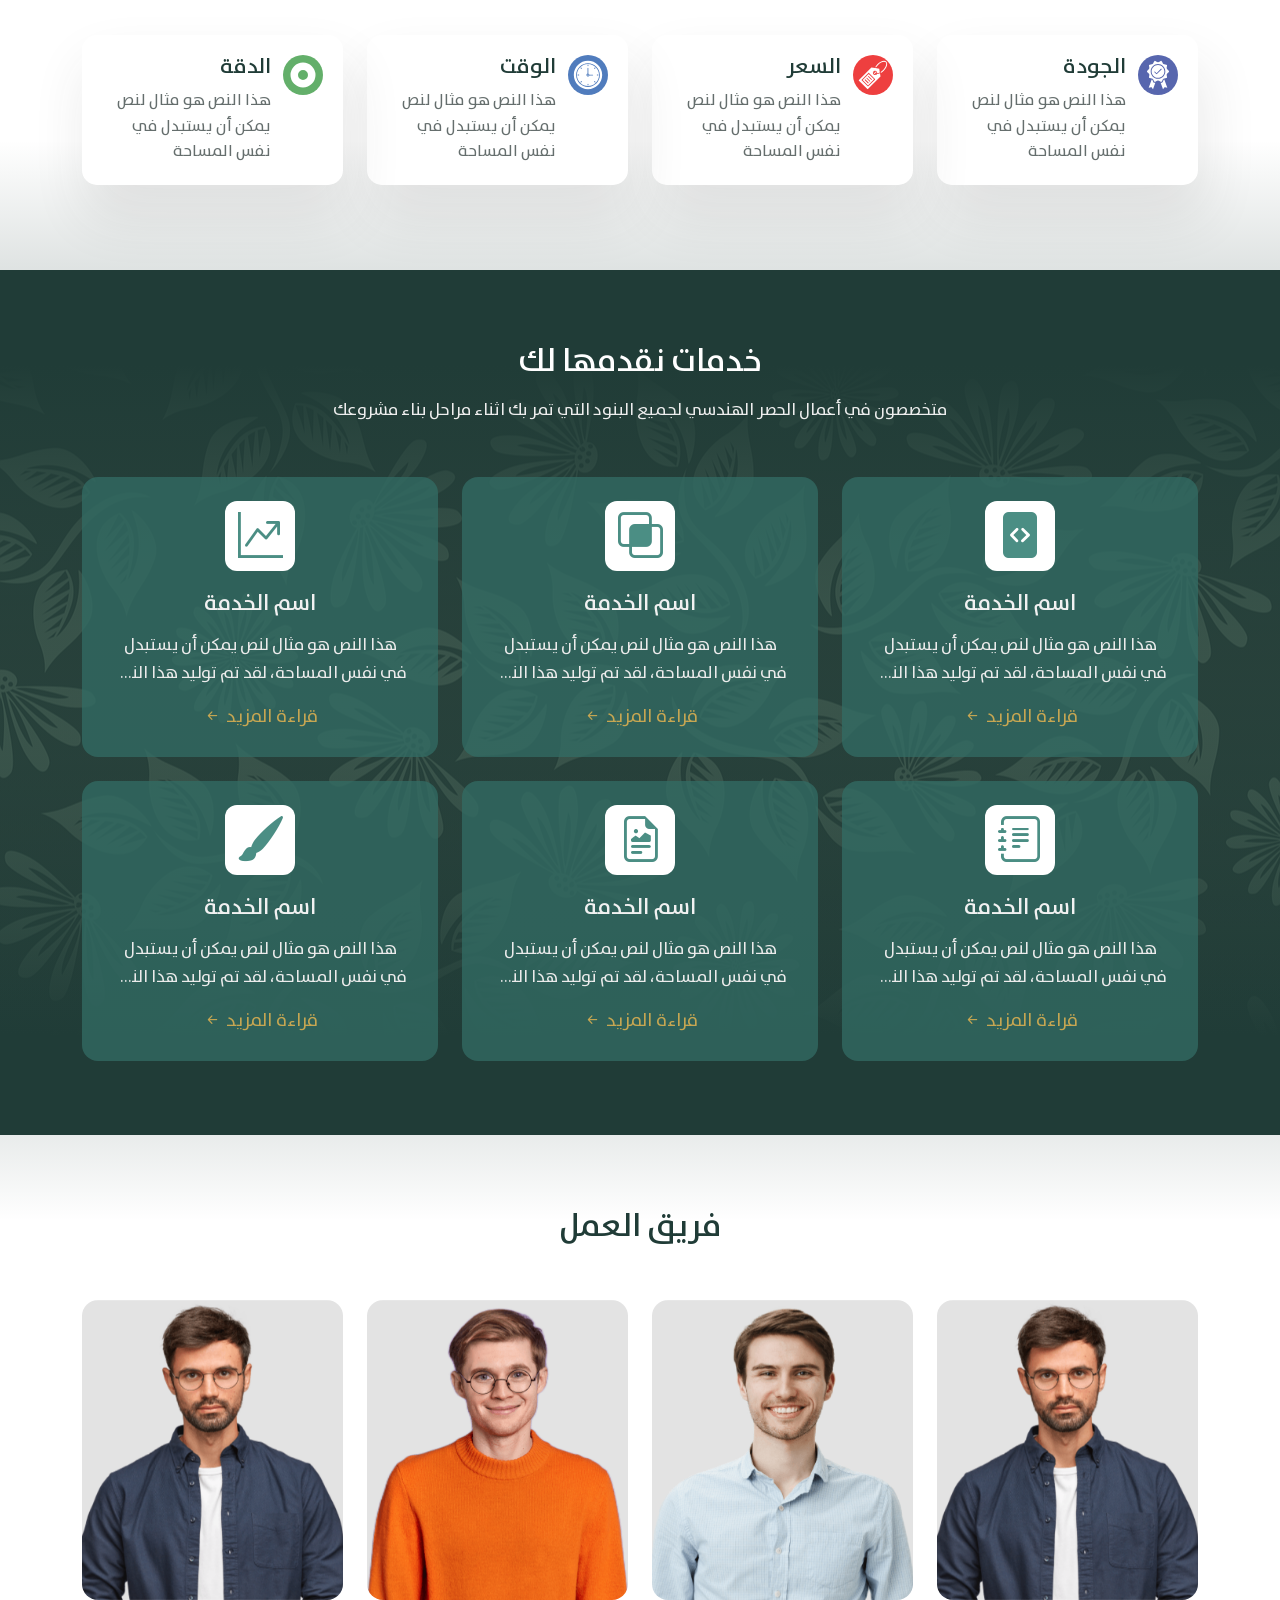
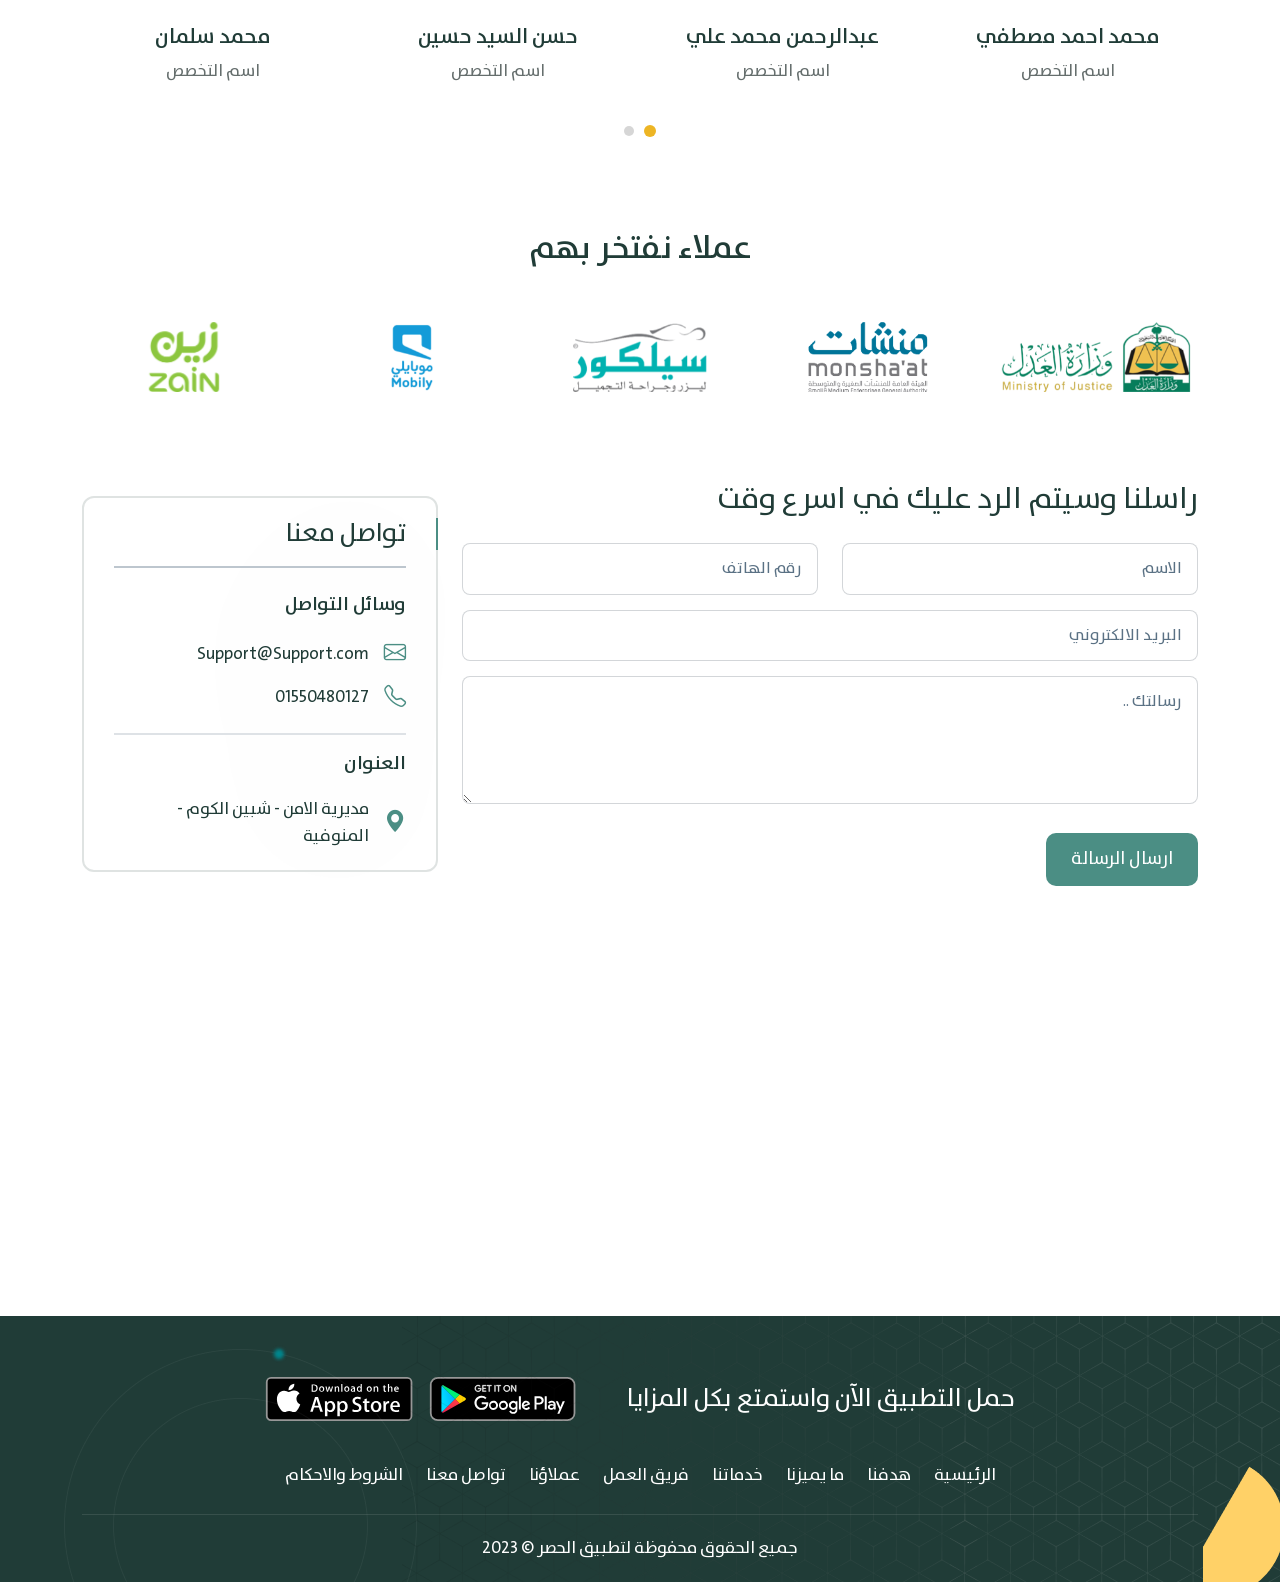
==== commit 1fa7f163: "style" ====
--- a/index.html
+++ b/index.html
@@ -35,26 +35,26 @@
       <div class="header-menu-area hrrd-menu">
         <div class="container">
           <div class="flex-header">
-              <div class="logo text-left">
-                <a href="index.html"><img src="assets/images/logo.svg" alt=""></a>
-                <a href="javascript:void(0)" class="hidden-lg hamburger">
-                  <span class="h-top"></span>
-                  <span class="h-middle"></span>
-                  <span class="h-bottom"></span>
-                </a>
-              </div>
-              <nav class="main-nav">
-                <ul>
-                  <li><a href="index.html">الرئيسية</a></li>
-                  <li><a href="index.html">هدفنا</a></li>
-                  <li><a href="index.html">ما يميزنا </a></li>
-                  <li><a href="index.html">خدماتنا</a></li>
-                  <li><a href="index.html">فريق العمل</a></li>
-                  <li><a href="index.html">عملائنا</a></li>
-                  <li><a href="index.html">تواصل معنا</a></li>
-                  <li><a href="index.html">الشروط والاحكام</a></li>
-                </ul>
-              </nav>
+            <div class="logo text-left">
+              <a href="index.html"><img src="assets/images/logo.svg" alt=""></a>
+              <a href="javascript:void(0)" class="hidden-lg hamburger">
+                <span class="h-top"></span>
+                <span class="h-middle"></span>
+                <span class="h-bottom"></span>
+              </a>
+            </div>
+            <nav class="main-nav">
+              <ul>
+                <li><a href="index.html">الرئيسية</a></li>
+                <li><a href="index.html">هدفنا</a></li>
+                <li><a href="index.html">ما يميزنا </a></li>
+                <li><a href="index.html">خدماتنا</a></li>
+                <li><a href="index.html">فريق العمل</a></li>
+                <li><a href="index.html">عملائنا</a></li>
+                <li><a href="index.html">تواصل معنا</a></li>
+                <li><a href="index.html">الشروط والاحكام</a></li>
+              </ul>
+            </nav>
           </div>
         </div>
       </div>
@@ -63,17 +63,18 @@
     <div class="hrrd-hero positioning">
       <div class="container">
         <div class="flex-hero">
-            <div class="hrrd-hero-content">
-              <h1>تطبيق الحصر
-                <svg>
-                  <line class="top" x1="26px" y1="0" x2="100%" y2="0"></line>
-                  <line class="right" x1="100%" y1="0" x2="100%" y2="100%"></line>
-                  <line class="bottom" x1="100%" y1="100%" x2="0" y2="100%"></line>
-                  <line class="angle" x1="26px" y1="0" x2="0" y2="26px"></line>
-                  <line class="left" x1="0" y1="26px" x2="0" y2="100%"></line>
-                </svg>
-              </h1>
-              <p>تطبيق متخصص في أعمال الحصر الهندسي لجميع البنود التي تمر بك اثناء مراحل بناء مشروعك كأحد تطبيقات إدارة المشروعات الهندسية والمكتب الفني</p>
+          <div class="hrrd-hero-content">
+            <h1>تطبيق الحصر
+              <svg>
+                <line class="top" x1="26px" y1="0" x2="100%" y2="0"></line>
+                <line class="right" x1="100%" y1="0" x2="100%" y2="100%"></line>
+                <line class="bottom" x1="100%" y1="100%" x2="0" y2="100%"></line>
+                <line class="angle" x1="26px" y1="0" x2="0" y2="26px"></line>
+                <line class="left" x1="0" y1="26px" x2="0" y2="100%"></line>
+              </svg>
+            </h1>
+            <p>تطبيق متخصص في أعمال الحصر الهندسي لجميع البنود التي تمر بك اثناء مراحل بناء مشروعك كأحد تطبيقات إدارة
+              المشروعات الهندسية والمكتب الفني</p>
             <ul class="social-media">
               <li>
                 <a href="#" target="_blank">
@@ -96,17 +97,17 @@
                 </a>
               </li>
             </ul>
-            </div>
-            <div class="hero-silder owl-carousel owl-theme">
-              <div class="item">
-                <img src="assets/images/slide1.jpg" alt="">
-              </div>
-              <div class="item">
-                <img src="assets/images/slide2.jpg" alt="">
-              </div>
-              <div class="item">
-                <img src="assets/images/slide3.jpg" alt="">
-              </div>
+          </div>
+          <div class="hero-silder owl-carousel owl-theme">
+            <div class="item">
+              <img src="assets/images/slide1.jpg" alt="">
+            </div>
+            <div class="item">
+              <img src="assets/images/slide2.jpg" alt="">
+            </div>
+            <div class="item">
+              <img src="assets/images/slide3.jpg" alt="">
+            </div>
           </div>
           <img class="left-img" src="assets/images/slide3.jpg" alt="">
         </div>
@@ -117,15 +118,16 @@
   <div class="target-sec positioning">
     <div class="container">
       <div class="flex-content">
-          <div class="collaborate-img-wrap">
-            <img src="assets/images/slide2.jpg" alt="">
-          </div>
+        <div class="collaborate-img-wrap">
+          <img src="assets/images/about.jpg" alt="">
+        </div>
         <div class="content-target">
           <div class="hrdd-section-title wow animate fadeInDown" data-wow-delay="100ms" data-wow-duration="1500ms">
             <h1>هدفنا</h1>
           </div>
           <div class="collaborate-info">
-            <p>بناء مجتمعا معرفيا يواكب العالم ونبتكر مستقبلا رقميا في عالم البناء لتحقيق اقصى استفادة بأقل وقت وتكلفة</p>
+            <p>بناء مجتمعا معرفيا يواكب العالم ونبتكر مستقبلا رقميا في عالم البناء لتحقيق اقصى استفادة بأقل وقت وتكلفة
+            </p>
           </div>
         </div>
       </div>
@@ -156,41 +158,41 @@
           </div>
         </div>
         <div class="col-xl-3 col-lg-4 col-md-6 col-12 wow animated zoomIn" data-wow-delay="400ms"
-        data-wow-duration="1500ms">
-        <div class="featured-box">
-          <div class="featured-icon">
-            <img src="assets/images/icons/price.svg" alt="">
-          </div>
-          <div class="featured-content">
-            <h2>السعر</h2>
-            <p>هذا النص هو مثال لنص يمكن أن يستبدل في نفس المساحة</p>
-          </div>
-        </div>
-      </div>
-      <div class="col-xl-3 col-lg-4 col-md-6 col-12 wow animated zoomIn" data-wow-delay="600ms"
-      data-wow-duration="1500ms">
-      <div class="featured-box">
-        <div class="featured-icon">
-          <img src="assets/images/icons/clock.svg" alt="">
-        </div>
-        <div class="featured-content">
-          <h2>الوقت</h2>
-          <p>هذا النص هو مثال لنص يمكن أن يستبدل في نفس المساحة</p>
-        </div>
-      </div>
-    </div>
-    <div class="col-xl-3 col-lg-4 col-md-6 col-12 wow animated zoomIn" data-wow-delay="800ms"
-    data-wow-duration="1500ms">
-    <div class="featured-box">
-      <div class="featured-icon">
-        <img src="assets/images/icons/dots.svg" alt="">
-      </div>
-      <div class="featured-content">
-        <h2>الدقة</h2>
-        <p>هذا النص هو مثال لنص يمكن أن يستبدل في نفس المساحة</p>
-      </div>
-    </div>
-  </div>
+          data-wow-duration="1500ms">
+          <div class="featured-box">
+            <div class="featured-icon">
+              <img src="assets/images/icons/price.svg" alt="">
+            </div>
+            <div class="featured-content">
+              <h2>السعر</h2>
+              <p>هذا النص هو مثال لنص يمكن أن يستبدل في نفس المساحة</p>
+            </div>
+          </div>
+        </div>
+        <div class="col-xl-3 col-lg-4 col-md-6 col-12 wow animated zoomIn" data-wow-delay="600ms"
+          data-wow-duration="1500ms">
+          <div class="featured-box">
+            <div class="featured-icon">
+              <img src="assets/images/icons/clock.svg" alt="">
+            </div>
+            <div class="featured-content">
+              <h2>الوقت</h2>
+              <p>هذا النص هو مثال لنص يمكن أن يستبدل في نفس المساحة</p>
+            </div>
+          </div>
+        </div>
+        <div class="col-xl-3 col-lg-4 col-md-6 col-12 wow animated zoomIn" data-wow-delay="800ms"
+          data-wow-duration="1500ms">
+          <div class="featured-box">
+            <div class="featured-icon">
+              <img src="assets/images/icons/dots.svg" alt="">
+            </div>
+            <div class="featured-content">
+              <h2>الدقة</h2>
+              <p>هذا النص هو مثال لنص يمكن أن يستبدل في نفس المساحة</p>
+            </div>
+          </div>
+        </div>
       </div>
     </div>
   </div>
@@ -199,7 +201,8 @@
     <div class="container">
       <div class="row">
         <div class="ol-12">
-          <div class="hrdd-section-title text-capitalize text-center wow animate fadeInDown" data-wow-delay="100ms" data-wow-duration="1500ms">
+          <div class="hrdd-section-title text-capitalize text-center wow animate fadeInDown" data-wow-delay="100ms"
+            data-wow-duration="1500ms">
             <h1>خدمات نقدمها لك</h1>
             <p class="latest-text">متخصصون في أعمال الحصر الهندسي لجميع البنود التي تمر بك اثناء مراحل بناء مشروعك</p>
           </div>
@@ -207,76 +210,82 @@
       </div>
       <div class="row mt-50">
         <div class="col-xxl-4 col-xl-4 col-lg-4 col-md-6 col-sm-12 col-12">
-           <div class="all-services-box text-center">
-             <div class="all-services-icon">
+          <div class="all-services-box text-center">
+            <div class="all-services-icon">
               <i class="bi bi-file-code-fill"></i>
-             </div>
-             <div class="all-services-content">
-               <h3>اسم الخدمة</h3>
-               <p>هذا النص هو مثال لنص يمكن أن يستبدل في نفس المساحة، لقد تم توليد هذا النص من مولد النص العربى، حيث يمكنك أن تولد مثل هذا النص أو العديد من النصوص الأخرى إضافة إلى زيادة عدد الحروف التى يولدها التطبيق</p>
-               <a href="#">قراءة المزيد <i class="bi bi-arrow-left-short"></i></a>
-             </div>
-           </div>
+            </div>
+            <div class="all-services-content">
+              <h3>اسم الخدمة</h3>
+              <p>هذا النص هو مثال لنص يمكن أن يستبدل في نفس المساحة، لقد تم توليد هذا النص من مولد النص العربى، حيث
+                يمكنك أن تولد مثل هذا النص أو العديد من النصوص الأخرى إضافة إلى زيادة عدد الحروف التى يولدها التطبيق</p>
+              <a href="#">قراءة المزيد <i class="bi bi-arrow-left-short"></i></a>
+            </div>
+          </div>
         </div>
         <div class="col-xxl-4 col-xl-4 col-lg-4 col-md-6 col-sm-12 col-12">
-           <div class="all-services-box text-center">
-             <div class="all-services-icon">
+          <div class="all-services-box text-center">
+            <div class="all-services-icon">
               <i class="bi bi-intersect"></i>
-             </div>
-             <div class="all-services-content">
+            </div>
+            <div class="all-services-content">
               <h3>اسم الخدمة</h3>
-               <p>هذا النص هو مثال لنص يمكن أن يستبدل في نفس المساحة، لقد تم توليد هذا النص من مولد النص العربى، حيث يمكنك أن تولد مثل هذا النص أو العديد من النصوص الأخرى إضافة إلى زيادة عدد الحروف التى يولدها التطبيق</p>
-               <a href="#">قراءة المزيد <i class="bi bi-arrow-left-short"></i></a>
-             </div>
-           </div>
+              <p>هذا النص هو مثال لنص يمكن أن يستبدل في نفس المساحة، لقد تم توليد هذا النص من مولد النص العربى، حيث
+                يمكنك أن تولد مثل هذا النص أو العديد من النصوص الأخرى إضافة إلى زيادة عدد الحروف التى يولدها التطبيق</p>
+              <a href="#">قراءة المزيد <i class="bi bi-arrow-left-short"></i></a>
+            </div>
+          </div>
         </div>
         <div class="col-xxl-4 col-xl-4 col-lg-4 col-md-6 col-sm-12 col-12">
-           <div class="all-services-box text-center">
-             <div class="all-services-icon">
+          <div class="all-services-box text-center">
+            <div class="all-services-icon">
               <i class="bi bi-graph-up"></i>
-             </div>
-             <div class="all-services-content">
+            </div>
+            <div class="all-services-content">
               <h3>اسم الخدمة</h3>
-               <p>هذا النص هو مثال لنص يمكن أن يستبدل في نفس المساحة، لقد تم توليد هذا النص من مولد النص العربى، حيث يمكنك أن تولد مثل هذا النص أو العديد من النصوص الأخرى إضافة إلى زيادة عدد الحروف التى يولدها التطبيق</p>
-               <a href="#">قراءة المزيد <i class="bi bi-arrow-left-short"></i></a>
-             </div>
-           </div>
+              <p>هذا النص هو مثال لنص يمكن أن يستبدل في نفس المساحة، لقد تم توليد هذا النص من مولد النص العربى، حيث
+                يمكنك أن تولد مثل هذا النص أو العديد من النصوص الأخرى إضافة إلى زيادة عدد الحروف التى يولدها التطبيق</p>
+              <a href="#">قراءة المزيد <i class="bi bi-arrow-left-short"></i></a>
+            </div>
+          </div>
         </div>
         <div class="col-xxl-4 col-xl-4 col-lg-4 col-md-6 col-sm-12 col-12">
-           <div class="all-services-box text-center">
-             <div class="all-services-icon">
+          <div class="all-services-box text-center">
+            <div class="all-services-icon">
               <i class="bi bi-journal-text"></i>
-             </div>
-             <div class="all-services-content">
+            </div>
+            <div class="all-services-content">
               <h3>اسم الخدمة</h3>
-               <p>هذا النص هو مثال لنص يمكن أن يستبدل في نفس المساحة، لقد تم توليد هذا النص من مولد النص العربى، حيث يمكنك أن تولد مثل هذا النص أو العديد من النصوص الأخرى إضافة إلى زيادة عدد الحروف التى يولدها التطبيق</p>
-               <a href="#">قراءة المزيد <i class="bi bi-arrow-left-short"></i></a>
-             </div>
-           </div>
+              <p>هذا النص هو مثال لنص يمكن أن يستبدل في نفس المساحة، لقد تم توليد هذا النص من مولد النص العربى، حيث
+                يمكنك أن تولد مثل هذا النص أو العديد من النصوص الأخرى إضافة إلى زيادة عدد الحروف التى يولدها التطبيق</p>
+              <a href="#">قراءة المزيد <i class="bi bi-arrow-left-short"></i></a>
+            </div>
+          </div>
         </div>
         <div class="col-xxl-4 col-xl-4 col-lg-4 col-md-6 col-sm-12 col-12">
-           <div class="all-services-box text-center">
-             <div class="all-services-icon">
+          <div class="all-services-box text-center">
+            <div class="all-services-icon">
               <i class="bi bi-file-earmark-richtext"></i>
-             </div>
-             <div class="all-services-content">
+            </div>
+            <div class="all-services-content">
               <h3>اسم الخدمة</h3>
-               <p>هذا النص هو مثال لنص يمكن أن يستبدل في نفس المساحة، لقد تم توليد هذا النص من مولد النص العربى، حيث يمكنك أن تولد مثل هذا النص أو العديد من النصوص الأخرى إضافة إلى زيادة عدد الحروف التى يولدها التطبيق</p>
-               <a href="#">قراءة المزيد <i class="bi bi-arrow-left-short"></i></a>
-             </div>
-           </div>
+              <p>هذا النص هو مثال لنص يمكن أن يستبدل في نفس المساحة، لقد تم توليد هذا النص من مولد النص العربى، حيث
+                يمكنك أن تولد مثل هذا النص أو العديد من النصوص الأخرى إضافة إلى زيادة عدد الحروف التى يولدها التطبيق</p>
+              <a href="#">قراءة المزيد <i class="bi bi-arrow-left-short"></i></a>
+            </div>
+          </div>
         </div>
         <div class="col-xxl-4 col-xl-4 col-lg-4 col-md-6 col-sm-12 col-12">
-           <div class="all-services-box text-center">
-             <div class="all-services-icon">
+          <div class="all-services-box text-center">
+            <div class="all-services-icon">
               <i class="bi bi-brush-fill"></i>
-             </div>
-             <div class="all-services-content">
-               <h3>اسم الخدمة</h3>
-               <p>هذا النص هو مثال لنص يمكن أن يستبدل في نفس المساحة، لقد تم توليد هذا النص من مولد النص العربى، حيث يمكنك أن تولد مثل هذا النص أو العديد من النصوص الأخرى إضافة إلى زيادة عدد الحروف التى يولدها التطبيق</p>
-               <a href="#">قراءة المزيد <i class="bi bi-arrow-left-short"></i></a>
-             </div>
-           </div>
+            </div>
+            <div class="all-services-content">
+              <h3>اسم الخدمة</h3>
+              <p>هذا النص هو مثال لنص يمكن أن يستبدل في نفس المساحة، لقد تم توليد هذا النص من مولد النص العربى، حيث
+                يمكنك أن تولد مثل هذا النص أو العديد من النصوص الأخرى إضافة إلى زيادة عدد الحروف التى يولدها التطبيق</p>
+              <a href="#">قراءة المزيد <i class="bi bi-arrow-left-short"></i></a>
+            </div>
+          </div>
         </div>
       </div>
     </div>
@@ -291,53 +300,53 @@
           </div>
         </div>
       </div>
-          <div class="inner-slide-wrap owl-carousel owl-theme mt-50">
-            <div class="single-about-team">
-              <div class="single-about-team-img">
-                <img class="w-100" src="assets/images/team/team-1.png" alt="">
-              </div>
-              <div class="single-about-team-content text-center">
-                <h3>محمد احمد مصطفي</h3>
-                <p>اسم التخصص</p>
-              </div>
-            </div>
-            <div class="single-about-team">
-              <div class="single-about-team-img">
-                <img class="w-100" src="assets/images/team/team-2.png" alt="">
-              </div>
-              <div class="single-about-team-content text-center">
-                <h3>عبدالرحمن محمد علي</h3>
-                <p>اسم التخصص</p>
-              </div>
-            </div>
-            <div class="single-about-team">
-              <div class="single-about-team-img">
-                <img class="w-100" src="assets/images/team/team-3.png" alt="">
-              </div>
-              <div class="single-about-team-content text-center">
-                <h3>حسن السيد حسين</h3>
-                <p>اسم التخصص</p>
-              </div>
-            </div>
-            <div class="single-about-team">
-              <div class="single-about-team-img">
-                <img class="w-100" src="assets/images/team/team-1.png" alt="">
-              </div>
-              <div class="single-about-team-content text-center">
-                <h3>محمد سلمان</h3>
-                <p>اسم التخصص</p>
-              </div>
-            </div>
-            <div class="single-about-team">
-              <div class="single-about-team-img">
-                <img class="w-100" src="assets/images/team/team-2.png" alt="">
-              </div>
-              <div class="single-about-team-content text-center">
-                <h3>محمود نادر</h3>
-                <p>اسم التخصص</p>
-              </div>
-            </div>
-          </div>
+      <div class="inner-slide-wrap owl-carousel owl-theme mt-50">
+        <div class="single-about-team">
+          <div class="single-about-team-img">
+            <img class="w-100" src="assets/images/team/team-1.png" alt="">
+          </div>
+          <div class="single-about-team-content text-center">
+            <h3>محمد احمد مصطفي</h3>
+            <p>اسم التخصص</p>
+          </div>
+        </div>
+        <div class="single-about-team">
+          <div class="single-about-team-img">
+            <img class="w-100" src="assets/images/team/team-2.png" alt="">
+          </div>
+          <div class="single-about-team-content text-center">
+            <h3>عبدالرحمن محمد علي</h3>
+            <p>اسم التخصص</p>
+          </div>
+        </div>
+        <div class="single-about-team">
+          <div class="single-about-team-img">
+            <img class="w-100" src="assets/images/team/team-3.png" alt="">
+          </div>
+          <div class="single-about-team-content text-center">
+            <h3>حسن السيد حسين</h3>
+            <p>اسم التخصص</p>
+          </div>
+        </div>
+        <div class="single-about-team">
+          <div class="single-about-team-img">
+            <img class="w-100" src="assets/images/team/team-1.png" alt="">
+          </div>
+          <div class="single-about-team-content text-center">
+            <h3>محمد سلمان</h3>
+            <p>اسم التخصص</p>
+          </div>
+        </div>
+        <div class="single-about-team">
+          <div class="single-about-team-img">
+            <img class="w-100" src="assets/images/team/team-2.png" alt="">
+          </div>
+          <div class="single-about-team-content text-center">
+            <h3>محمود نادر</h3>
+            <p>اسم التخصص</p>
+          </div>
+        </div>
+      </div>
     </div>
   </div>
 
@@ -353,27 +362,27 @@
       </div>
 
       <div class="clients-slide owl-carousel owl-theme mt-50">
-          <div class="apps-box">
-            <img src="assets/images/clients/client-1.png" alt="">
-          </div>
-          <div class="apps-box">
-            <img src="assets/images/clients/client-2.png" alt="">
-          </div>
-          <div class="apps-box">
-            <img src="assets/images/clients/client-3.png" alt="">
-          </div>
-          <div class="apps-box">
-            <img src="assets/images/clients/client-4.png" alt="">
-          </div>
-          <div class="apps-box">
-            <img src="assets/images/clients/client-5.png" alt="">
-          </div>
-          <div class="apps-box">
-            <img src="assets/images/clients/client-6.png" alt="">
-          </div>
-          <div class="apps-box">
-            <img src="assets/images/clients/client-7.png" alt="">
-          </div>
+        <div class="apps-box">
+          <img src="assets/images/clients/client-1.png" alt="">
+        </div>
+        <div class="apps-box">
+          <img src="assets/images/clients/client-2.png" alt="">
+        </div>
+        <div class="apps-box">
+          <img src="assets/images/clients/client-3.png" alt="">
+        </div>
+        <div class="apps-box">
+          <img src="assets/images/clients/client-4.png" alt="">
+        </div>
+        <div class="apps-box">
+          <img src="assets/images/clients/client-5.png" alt="">
+        </div>
+        <div class="apps-box">
+          <img src="assets/images/clients/client-6.png" alt="">
+        </div>
+        <div class="apps-box">
+          <img src="assets/images/clients/client-7.png" alt="">
+        </div>
       </div>
     </div>
   </div>
@@ -382,210 +391,156 @@
     <div class="container">
       <div class="row align-items-center">
         <div class="col-xxl-8 col-xl-8 col-lg-8 col-md-12 col-sm-12 col-12">
-              <form id="contact-form" action="mail.php" method="POST" class="contact-input">
-                 <div class="contact-title">
-                    <h1>راسلنا وسيتم الرد عليك في اسرع وقت</h1>
-                 </div>
-                 <div class="row">
-                    <div class="col-xl-6 col-lg-6 col-sm-12 col-12">
-                       <input type="text" name="name" placeholder="الاسم">
-                    </div>
-                    <div class="col-xl-6 col-lg-6 col-sm-12 col-12">
-                       <input type="email" name="email" placeholder="البريد الالكتروني">
-                    </div>
-                    <div class="col-xl-12 col-lg-12 col-sm-12 col-12">
-                       <textarea name="message" id="message" cols="30" rows="4" placeholder="Write your message..."></textarea>
-                    </div>
-                    <div class="col-xl-12 col-lg-12 col-sm-12 col-12">
-                       <label class="shop-check">Save my name, email, and website in this browser for the next time.
-                         <input type="checkbox">
-                         <span class="checkmark"></span>
-                       </label>
-                    </div>
-                    <div class="contact-btn-wrap">
-                       <button type="submit" class="common-btn btn-hrrd-1">Send Message</button>
-                    </div>
-                    <p class="form-message"></p>
-                 </div>
-              </form>
+          <form id="contact-form" action="mail.php" method="POST" class="contact-input">
+            <div class="contact-title">
+              <h1>راسلنا وسيتم الرد عليك في اسرع وقت</h1>
+            </div>
+            <div class="row">
+              <div class="col-xl-6 col-lg-6 col-sm-12 col-12">
+                <input type="text" name="name" placeholder="الاسم">
+              </div>
+              <div class="col-xl-6 col-lg-6 col-sm-12 col-12">
+                <input type="number" name="name" placeholder="رقم الهاتف">
+              </div>
+              <div class="col-12">
+                <input type="email" name="email" placeholder="البريد الالكتروني">
+              </div>
+              <div class="col-xl-12 col-lg-12 col-sm-12 col-12">
+                <textarea name="message" id="message" rows="4" placeholder="رسالتك .."></textarea>
+              </div>
+              <div class="contact-btn-wrap">
+                <button type="submit" class="common-btn btn-hrrd-1">ارسال الرسالة</button>
+              </div>
+            </div>
+          </form>
         </div>
         <div class="col-xxl-4 col-xl-4 col-lg-4 col-md-12 col-sm-12 col-12 mobt-50">
           <div class="cart-wrap">
             <div class="single-cart">
               <div class="cart-title">
-                <h2>Contact Information</h2>
+                <h2>تواصل معنا</h2>
               </div>
               <div class="contact-details">
                 <div class="contact-details-title">
-                          <h3>Contact Info</h3>
-                       </div>
-                       <div class="contact-details-info">
-                          <ul>
-                             <li><i class="bi bi-envelope"></i> <a href="/cdn-cgi/l/email-protection#a4f7d1d4d4cbd6d0e4d7c5c5d7c8c5cac08ac7cbc9"><span class="__cf_email__" data-cfemail="8fdcfaffffe0fdfbcffceeeefce3eee1eba1ece0e2">[email&#160;protected]</span></a></li>
-                             <li><i class="bi bi-telephone"></i> <a href="tel:01761111456">+44 (0) 30 546 7865</a></li>
-                          </ul>
-                       </div>
+                  <h3>وسائل التواصل</h3>
+                </div>
+                <div class="contact-details-info">
+                  <ul>
+                    <li><i class="bi bi-envelope"></i> <a href="mailto:Support@Support.com">Support@Support.com</a>
+                    </li>
+                    <li><i class="bi bi-telephone"></i> <a href="tel:01761111456">01550480127</a></li>
+                  </ul>
+                </div>
               </div>
               <div class="contact-details">
                 <div class="contact-details-title">
-                          <h3>Office Address</h3>
-                       </div>
-                       <div class="contact-details-info">
-                          <ul>
-                             <li><i class="bi bi-geo-alt-fill"></i> 100 Banbridge Road, London, United Kingdom</li>
-                          </ul>
-                       </div>
-              </div>
-            </div>
-          </div>
-        </div>
-      </div>
-    </div>
-  </div>
-  
+                  <h3>العنوان</h3>
+                </div>
+                <div class="contact-details-info">
+                  <ul>
+                    <li><i class="bi bi-geo-alt-fill"></i>مديرية الامن - شبين الكوم - المنوفية</li>
+                  </ul>
+                </div>
+              </div>
+            </div>
+          </div>
+        </div>
+      </div>
+    </div>
+  </div>
+
 
   <div class="map-area">
-     <div class="container">
+    <div class="container">
+      <iframe src="https://www.google.com/maps/embed?pb=!1m14!1m12!1m3!1d13742.902440041007!2d31.022041650000002!3d30.55705554999999!2m3!1f0!2f0!3f0!3m2!1i1024!2i768!4f13.1!5e0!3m2!1sar!2seg!4v1686165207955!5m2!1sar!2seg" width="600" height="450" style="border:0;" allowfullscreen="" loading="lazy" referrerpolicy="no-referrer-when-downgrade"></iframe>
+    </div>
+  </div>
+
+  <footer class="footer style_four">
+    <section class="container">
+      <div class="download-app">
+        <h3>حمل التطبيق الآن واستمتع بكل المزايا</h3>
+        <div class="app-logo">
+          <a href="#" target="_blank">
+            <img src="assets/images/google-play.svg" alt="">
+          </a>
+          <a href="#" target="_blank">
+            <img src="assets/images/app-store.svg" alt="">
+          </a>
+        </div>
+      </div>
+      <div class="mid_content">
         <div class="row">
-           <div class="col-lg-12">
-              <div class="location-map mt-100">
-                 <iframe src="https://www.google.com/maps/embed?pb=!1m18!1m12!1m3!1d1647631.9534293488!2d0.4267046465731676!3d50.74847355442899!2m3!1f0!2f0!3f0!3m2!1i1024!2i768!4f13.1!3m3!1m2!1s0x47dc24ce7a6c143b%3A0x40af13e8163cda0!2s62179%20Wissant%2C%20France!5e1!3m2!1sen!2sbd!4v1647867201053!5m2!1sen!2sbd" style="border:0;" aria-hidden="false" tabindex="0" allowfullscreen=""></iframe>
-              </div>
-           </div>
-        </div>
-     </div>
-  </div>
-
-  <div class="edu-register-style position-relative ">
-    <div class="vactor-shape position-absolute d-none d-lg-block wow fadeInLeft animated" data-wow-duration="2000ms">
-        <img src="assets/images/education/shapes/edu-vactor5.svg" alt="">
-    </div>
-    <div class="edu-register-flort-bg d-none d-lg-block"></div>
-    <div class="container">
-        <div class="row align-items-end">
-            <div class="col-xxl-6 col-lg-8 col-md-8 pt-5 pt-lg-0 pb-5 pb-lg-0">
-                <div class="row align-content-center">
-                    <div class="col-xxl-8 col-lg-8 position-relative">
-                        <h2 class="register-section-title edu-section-title text-start text-white">
-                            Create Free Account
-                            & Get Register
-                        </h2>
-                        <div class="arrow-vactor d-none d-lg-block">
-                            <img src="assets/images/education/shapes/arrow-vactor.svg" alt="">
-                        </div>
-                    </div>
-                    <div class="col-xxl-4 col-lg-4">
-                        <div class="register-btn text-lg-center">
-                            <a href="#" class="edu-btn-fill ">Register Now</a>
-                        </div>
-                    </div>
-                </div>
-            </div>
-            <div class="col-xxl-6 col-lg-4 col-md-4 d-none d-md-flex justify-content-end">
-                <div class="register-florting-image text-end">
-                    <img src="assets/images/education/edu-register-figure.png" alt="" class="img-fluid">
-                </div>
-            </div>
-        </div>
-    </div>
-</div>
-
-  <div class="footer-area hrrd-footer-area positioning pb-100">
-    <div class="container">
-      <div class="row">
-        <div class="col-xl-12 col-lg-12 col-sm-12 col-12">
-          <div class="footer-wrap">
-            <div class="row justify-content-between">
-              <div class="col-xl-3 col-lg-4 col-md-12 col-sm-12 col-12">
-                <div class="single-widget">
-                  <div class="footer-logo">
-                    <a href="index.html"><img src="assets/images/logo.png" alt=""></a>
-                    <p>Professionally scale cross functional human capital and extensive technology.</p>
-                    <div class="footer-social wow animate flipInX" data-wow-delay="200ms" data-wow-duration="1500ms">
-                      <ul>
-                        <li><a href="#"><i class="bi bi-google"></i></a></li>
-                        <li><a href="#"><i class="bi bi-linkedin"></i></a></li>
-                        <li><a href="#"><i class="bi bi-twitter"></i></a></li>
-                        <li><a href="#"><i class="bi bi-instagram"></i></a></li>
-                      </ul>
-                    </div>
-                  </div>
-                </div>
-              </div>
-              <div class="col-xl-2 col-lg-2 col-md-6 col-sm-6 col-6">
-                <div class="single-widget">
-                  <div class="footer-title">
-                    <h3>Services</h3>
-                  </div>
-                  <div class="footer-link">
-                    <ul>
-                      <li><a href="#">Documentation</a></li>
-                      <li><a href="#">Design</a></li>
-                      <li><a href="#">Themes</a></li>
-                      <li><a href="#">Illustrations</a></li>
-                    </ul>
-                  </div>
-                </div>
-              </div>
-              <div class="col-xl-2 col-lg-2 col-md-6 col-sm-6 col-6">
-                <div class="single-widget">
-                  <div class="footer-title">
-                    <h3>Community</h3>
-                  </div>
-                  <div class="footer-link">
-                    <ul>
-                      <li><a href="#">About</a></li>
-                      <li><a href="#">Terms</a></li>
-                      <li><a href="#">Privacy Policy</a></li>
-                      <li><a href="#">Careers</a></li>
-                    </ul>
-                  </div>
-                </div>
-              </div>
-              <div class="col-xl-2 col-lg-6 col-md-6 col-sm-6 col-6">
-                <div class="single-widget">
-                  <div class="footer-title">
-                    <h3>Job Info</h3>
-                  </div>
-                  <div class="footer-link">
-                    <ul>
-                      <li><a href="#">Select</a></li>
-                      <li><a href="#">Services</a></li>
-                      <li><a href="#">Payment</a></li>
-                    </ul>
-                  </div>
-                </div>
-              </div>
-              <div class="col-xl-2 col-lg-6 col-md-6 col-sm-6 col-6">
-                <div class="single-widget">
-                  <div class="footer-title">
-                    <h3>Contact</h3>
-                  </div>
-                  <div class="contact-info">
-                    <ul>
-                      <li>Call : <span>971 5546 963</span></li>
-                      <li>Email : <span><a href="https://themeforest.wprealizer.com/cdn-cgi/l/email-protection"
-                            class="__cf_email__"
-                            data-cfemail="87e2ffe6eaf7ebe2c7e0eae6eeeba9e4e8ea">[email&#160;protected]</a></span></li>
-                      <li>Address : <span>Dhaka, Bangladesh</span></li>
-                    </ul>
-                  </div>
-                </div>
-              </div>
-            </div>
-          </div>
-        </div>
-      </div>
-      <div class="row">
-        <div class="col-xl-12 col-lg-12 col-md-12 col-sm-12 col-12">
-          <div class="copy-right-area">
-            <p class="copy-text">Copyright©chakri.All right reserved</p>
-          </div>
-        </div>
-      </div>
-    </div>
-    <img class="shape hrrd-footer-shape" src="assets/images/shape/hrrd-footer.png" alt="">
-  </div>
+          <div class="col-lg-12">
+            <ul class="list_box text-center linline">
+              <li>
+                <div class="d-flex align-items-center">
+                  <a class="links" href="index.html">
+                    الرئيسية </a>
+                </div>
+              </li>
+              <li>
+                <div class="d-flex align-items-center">
+                  <a class="links" href="index.html#about">
+                    هدفنا </a>
+                </div>
+              </li>
+              <li>
+                <div class="d-flex align-items-center">
+                  <a class="links" href="index.html#services">
+                    ما يميزنا </a>
+                </div>
+              </li>
+              <li>
+                <div class="d-flex align-items-center">
+                  <a class="links" href="index.html#team">
+                    خدماتنا </a>
+                </div>
+              </li>
+              <li>
+                <div class="d-flex align-items-center">
+                  <a class="links" href="index.html#blogs">
+                    فريق العمل </a>
+                </div>
+              </li>
+              <li>
+                <div class="d-flex align-items-center">
+                  <a class="links" href="index.html#clients">
+                    عملاؤنا </a>
+                </div>
+              </li>
+              <li>
+                <div class="d-flex align-items-center">
+                  <a class="links" href="jobs.html">
+                    تواصل معنا </a>
+                </div>
+              </li>
+              <li>
+                <div class="d-flex align-items-center">
+                  <a class="links" href="privacy.html">
+                     الشروط والاحكام </a>
+                </div>
+              </li>
+            </ul>
+          </div>
+        </div>
+      </div>
+      <div class="bottom_content">
+        <p>
+          جميع الحقوق محفوظة لتطبيق الحصر © 2023
+        </p>
+      </div>
+    </section>
+    <div class="pattern_1">
+      <img src="assets/images/shape/dot-round-2.png" class="img-fluid" alt="img">
+    </div>
+    <div class="pattern_2">
+      <img src="assets/images/shape/pattern-3.png" class="img-fluid" alt="img">
+    </div>
+    <div class="pattern_3">
+      <img src="assets/images/shape/hrrd-testimonial.png" class="img-fluid" alt="img">
+    </div>
+  </footer>
 
 
   <!-- Jquery JS -->
--- a/assets/css/style.css
+++ b/assets/css/style.css
@@ -130,10 +130,10 @@
   border-radius: 10px;
   display: inline-block;
   font-style: normal;
-  font-weight: bold;
-  font-size: 16px;
+  font-weight: normal;
+  font-size: 18px;
   color: #FFFFFF;
-  padding: 20px 44px;
+  padding: 12px 25px;
   -webkit-transition: .5s;
   transition: .5s;
   position: relative;
@@ -155,7 +155,7 @@
   right: 50%;
   top: 50%;
   -webkit-transform: translate(-50%, -50%);
-  transform: translate(-50%, -50%);
+  transform: translate(50%, -50%);
   margin: 0 auto;
   width: 0;
   height: 100%;
@@ -198,15 +198,12 @@
 
 .common-btn.btn-hrrd-1 {
   background: #4b8e84;
-  border-radius: 4px;
-}
-
-.common-btn.btn-hrrd-1:hover {
-  color: #203c37;
-}
+}
+
+.common-btn.btn-hrrd-1:hover {}
 
 .common-btn.btn-hrrd-1::before {
-  background: #FFE5A3;
+  background: #3a766d;
 }
 
 .common-btn.btn-tripp-1 {
@@ -1747,7 +1744,8 @@
 }
 
 .hrrd-hero {
-  padding: 150px 0 134px;
+  padding: 120px 0 15px;
+  height: 100%;
 }
 
 .hrrd-hero-shape {
@@ -3051,10 +3049,6 @@
   color: #F8F8F8;
 }
 
-.trip-map-area {
-  position: relative;
-}
-
 .trip-map-shape {
   top: 61%;
   right: 50%;
@@ -5345,19 +5339,19 @@
 
 .single-about-team .single-about-team-content h3 {
 
-font-style: normal;
-
-font-family: 'Bahij_SemiBold';
-
-font-size: 21px;
-
-color: #203c37;
-
-margin: 25px 0 8px;
-
--webkit-transition: color .25s ease-in-out;
-
-transition: color .25s ease-in-out;
+  font-style: normal;
+
+  font-family: 'Bahij_SemiBold';
+
+  font-size: 21px;
+
+  color: #203c37;
+
+  margin: 25px 0 8px;
+
+  -webkit-transition: color .25s ease-in-out;
+
+  transition: color .25s ease-in-out;
 }
 
 .single-about-team .single-about-team-content p {
@@ -5458,14 +5452,50 @@
 .all-services-area {
   background: #F9F9F9;
   padding: 70px 0 50px;
+  position: relative;
+  background-image: url(../images/bg.webp);
+  background-repeat: no-repeat;
+  background-position: center;
+  background-size: cover;
+}
+
+.all-services-area::after {
+  content: "";
+  position: absolute;
+  right: 0;
+  left: 0;
+  top: 0;
+  bottom: 0;
+  height: 110%;
+  background: linear-gradient(0deg, #ffffff00, #203c37 90%);
+}
+
+.all-services-area::before {
+  content: '';
+  position: absolute;
+  left: 0;
+  right: 0;
+  bottom: 0;
+  height: 115%;
+  background: linear-gradient(180deg, #ffffff00, #203c37 90%);
+}
+
+.all-services-area h1 {
+  color: #fff;
+}
+
+.all-services-area .container {
+  position: relative;
+  z-index: 1;
 }
 
 .all-services-area .latest-text {
   margin: 10px 0 0px;
+  color: #eee;
 }
 
 .all-services-box {
-  background: #FFFFFF;
+  background: #336c64c2;
   border-radius: 16px;
   margin-bottom: 24px;
   padding: 24px 30px;
@@ -5481,7 +5511,7 @@
 }
 
 .all-services-box:hover .all-services-icon i {
-  color: #4b8e84;
+  color: #edb524;
 }
 
 .all-services-box .all-services-icon {
@@ -5496,7 +5526,7 @@
 .all-services-box .all-services-icon i {
   width: 70px;
   height: 70px;
-  background: rgb(255 248 231);
+  background: rgb(255 255 255);
   border-radius: 12px;
   display: -webkit-box;
   display: -ms-flexbox;
@@ -5508,15 +5538,15 @@
   -ms-flex-pack: center;
   justify-content: center;
   color: #4b8e84;
-  font-size: 38px;
+  font-size: 45px;
   -webkit-transition: all 1s ease 0s;
   transition: all 1s ease 0s;
 }
 
 .all-services-box .all-services-content h3 {
-  margin: 20px 0 20px;
+  margin: 20px 0 15px;
   font-size: 22px;
-  color: #203c37;
+  color: #f1f1f1;
   font-family: 'Bahij_SemiBold';
 }
 
@@ -5527,10 +5557,12 @@
   -webkit-line-clamp: 2;
   -webkit-box-orient: vertical;
   overflow: hidden;
+  color: #ebebeb;
+  font-size: 17px;
 }
 
 .all-services-box .all-services-content a {
-  color: #4b8e84;
+  color: #c6a652;
   font-size: 18px;
 }
 
@@ -5825,7 +5857,7 @@
 
 .cart-wrap .single-cart {
   margin-bottom: 24px;
-  border: 2px solid rgba(102, 159, 246, 0.3);
+  border: 2px solid rgb(32 60 55 / 14%);
   -webkit-box-sizing: border-box;
   box-sizing: border-box;
   -webkit-filter: drop-shadow(2px 12px 70px rgba(0, 0, 0, 0.08));
@@ -6023,13 +6055,18 @@
 .cart-wrap .single-cart .contact-details .contact-details-title h3 {
 
   font-style: normal;
-  font-size: 20px;
+
+  font-size: 19px;
+
   color: #203c37;
-  margin-bottom: 26px;
+
+  margin-bottom: 20px;
+
+  font-family: 'Bahij_SemiBold';
 }
 
 .cart-wrap .single-cart .contact-details .contact-details-info ul li {
-  color: #5A7184;
+  color: #203c37;
   display: -webkit-box;
   display: -ms-flexbox;
   display: flex;
@@ -6037,14 +6074,15 @@
   -ms-flex-align: center;
   align-items: center;
   margin-bottom: 8px;
+  font-size: 17px;
 }
 
 .cart-wrap .single-cart .contact-details .contact-details-info ul li:hover {
-  color: #29343d;
+  color: #000;
 }
 
 .cart-wrap .single-cart .contact-details .contact-details-info ul li:hover i {
-  color: #992900;
+  color: #edb524;
 }
 
 .cart-wrap .single-cart .contact-details .contact-details-info ul li:last-child {
@@ -6052,7 +6090,7 @@
 }
 
 .cart-wrap .single-cart .contact-details .contact-details-info ul li i {
-  font-size: 20px;
+  font-size: 22px;
   color: #4b8e84;
   margin-left: 15px;
   -webkit-transition: color .25s ease-in-out;
@@ -6161,19 +6199,22 @@
 .contact-input h1 {
 
   font-style: normal;
-  font-size: 48px;
+
+  font-size: 30px;
+
   color: #203c37;
-  margin-bottom: 39px;
+
+  margin-bottom: 25px;
 }
 
 .contact-input textarea,
 .contact-input input {
   width: 100%;
-  border: 1.5px solid rgba(90, 113, 132, 0.25);
+  border: 1.5px solid rgb(79 94 106 / 25%);
   -webkit-box-sizing: border-box;
   box-sizing: border-box;
   border-radius: 8px;
-  padding: 15px 20px;
+  padding: 12px 15px;
 }
 
 .contact-input textarea::-webkit-input-placeholder,
@@ -6197,11 +6238,12 @@
 }
 
 .contact-input input {
-  margin-bottom: 46px;
+  margin-bottom: 15px;
 }
 
 .contact-input .contact-btn-wrap button {
   border: none;
+  margin-top: 20px;
 }
 
 .location-map {
@@ -6497,6 +6539,7 @@
   z-index: 9999;
   -webkit-box-shadow: 0px 0px 2px rgba(0, 0, 0, 0.4);
   box-shadow: 0px 0px 2px rgba(0, 0, 0, 0.4);
+  border-radius: 50%;
 }
 
 .back-to-top-btn:hover i {
@@ -6525,6 +6568,10 @@
   height: 65px;
 }
 
+header {
+  height: 100vh;
+}
+
 header::after {
   content: '';
   background: #f0f3f3;
@@ -6532,7 +6579,7 @@
   left: 0;
   top: 0;
   width: 60%;
-  height: 85vh;
+  height: 97vh;
 }
 
 .flex-hero {
@@ -6610,11 +6657,11 @@
 }
 
 .hero-silder .owl-item img {
-  height: 500px;
+  height: calc(100vh - 215px);
   object-fit: cover;
 }
 
-.hero-silder.owl-carousel .owl-dots{
+.hero-silder.owl-carousel .owl-dots {
   margin-top: 20px;
 }
 
@@ -6649,7 +6696,7 @@
   left: 0;
   width: 250px;
   height: 220px;
-  bottom: 100px;
+  bottom: 45px;
 }
 
 .target-sec {
@@ -6679,14 +6726,133 @@
   height: max-content;
 }
 
-.about-team-area,
+.about-team-area {
+  padding: 70px 0;
+}
+
 .clients-sec {
-  padding: 70px 0;
+  padding-top: 20px;
+  padding-bottom: 70px;
 }
 
 .contact-area {
-  
-}
+  padding-top: 20px;
+}
+
+
+.map-area {
+  padding: 40px 0;
+}
+
+.map-area iframe {
+  display: flex;
+  width: 100%;
+  height: 350px;
+  border-radius: 10px;
+}
+
+.footer.style_four {
+  position: relative;
+  background: #203c37;
+  padding-top: 60px;
+  overflow: hidden;
+}
+
+.footer.style_four .pattern_1 {
+  position: absolute;
+  top: 11%;
+  left: 5%;
+}
+
+.footer.style_four .pattern_2 {
+  position: absolute;
+  top: 0;
+  right: 0;
+}
+
+.footer.style_four .pattern_3 {
+  position: absolute;
+  top: 150px;
+  right: -5px;
+}
+
+.footer.style_four .mid_content {
+  padding: 35px 0 20px;
+}
+
+.list_box {
+  position: relative;
+  padding: 0px !important;
+  margin: 0px;
+}
+
+.list_box.linline li {
+  display: inline-block;
+  padding: 5px 10px;
+  margin: 0px;
+}
+
+.list_box li a {
+  color: #fff;
+  font-size: 17px;
+}
+
+.list_box li a:hover {
+  color: #edb524;
+}
+
+.footer.style_four .bottom_content {
+  padding: 20px 0;
+  border-top: 1px solid rgba(255, 255, 255, 0.1);
+  text-align: center;
+}
+
+.footer.style_four .bottom_content p {
+  color: #fff;
+  margin: 0;
+  font-size: 17px;
+}
+
+.download-app {
+  display: flex;
+  align-items: center;
+  justify-content: center;
+  gap: 50px;
+}
+
+.download-app h3 {
+  color: #fff;
+  font-size: 25px;
+}
+
+.download-app .app-logo {
+  display: flex;
+  align-items: center;
+  gap: 15px;
+}
+
+
+.download-app .app-logo img {
+  height: 46px;
+}
+
+::-webkit-scrollbar{
+  width: 12px;
+  height: 12px;
+}
+
+::-webkit-scrollbar-thumb {
+  border-radius: 10px;
+  background-color: #3c645d;
+  border-color: #fff;
+  border-width: 5px 3px;
+  border-style: solid;
+}
+
+::-webkit-scrollbar-track {
+  background-color: #fff;
+}
+
 
 /* abdo responsive */
 
